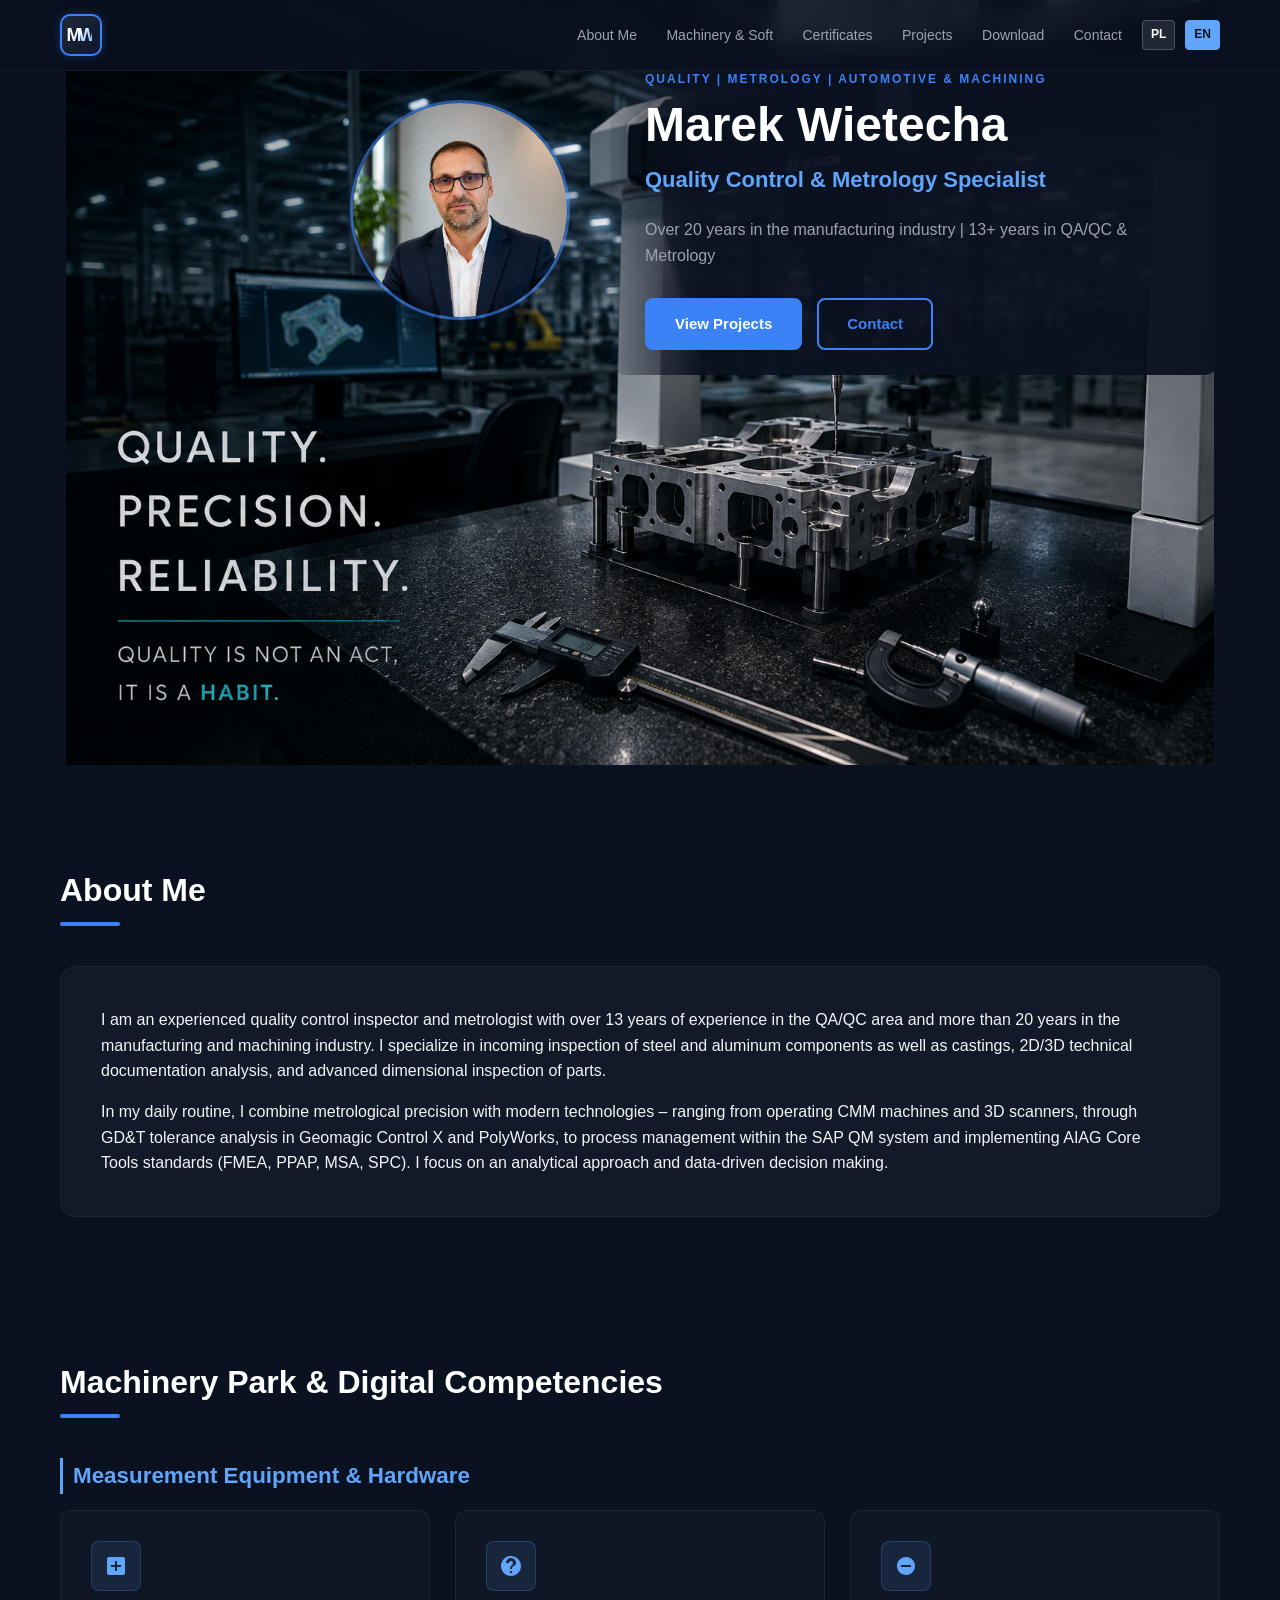
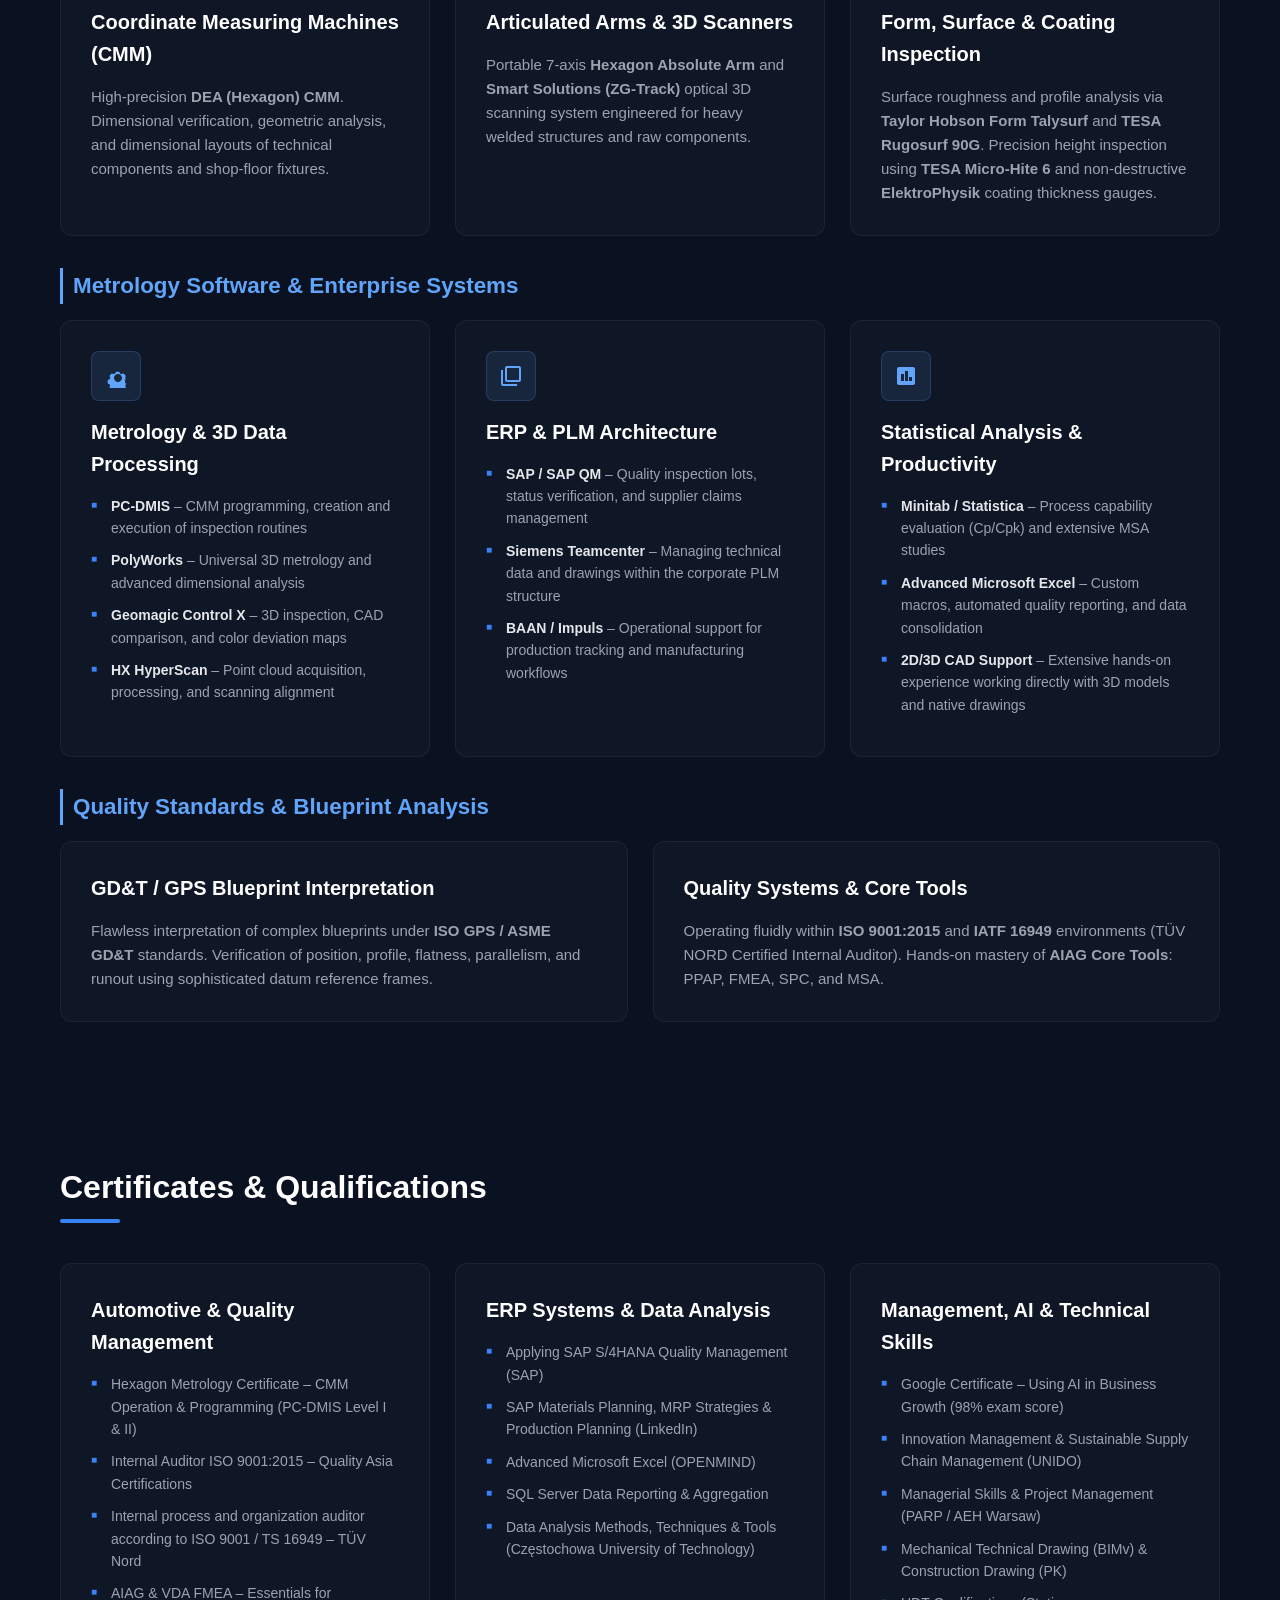
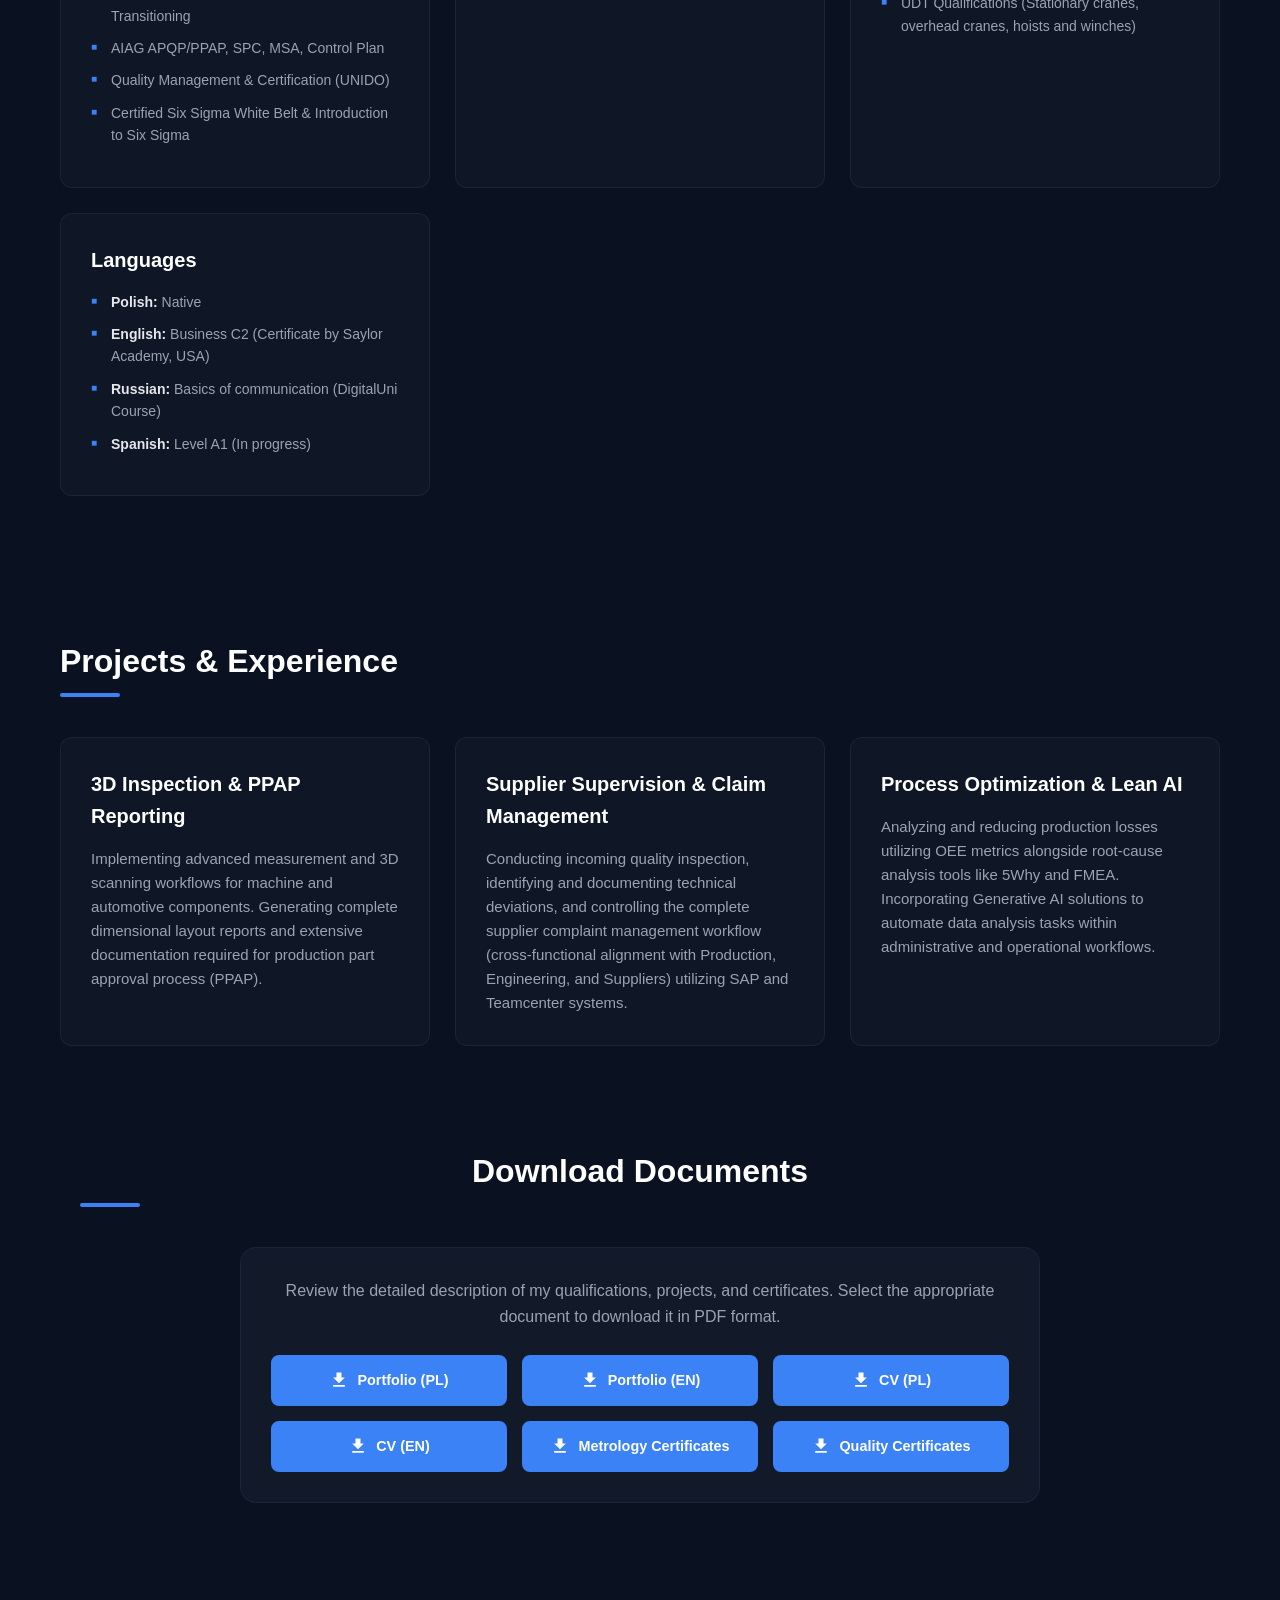
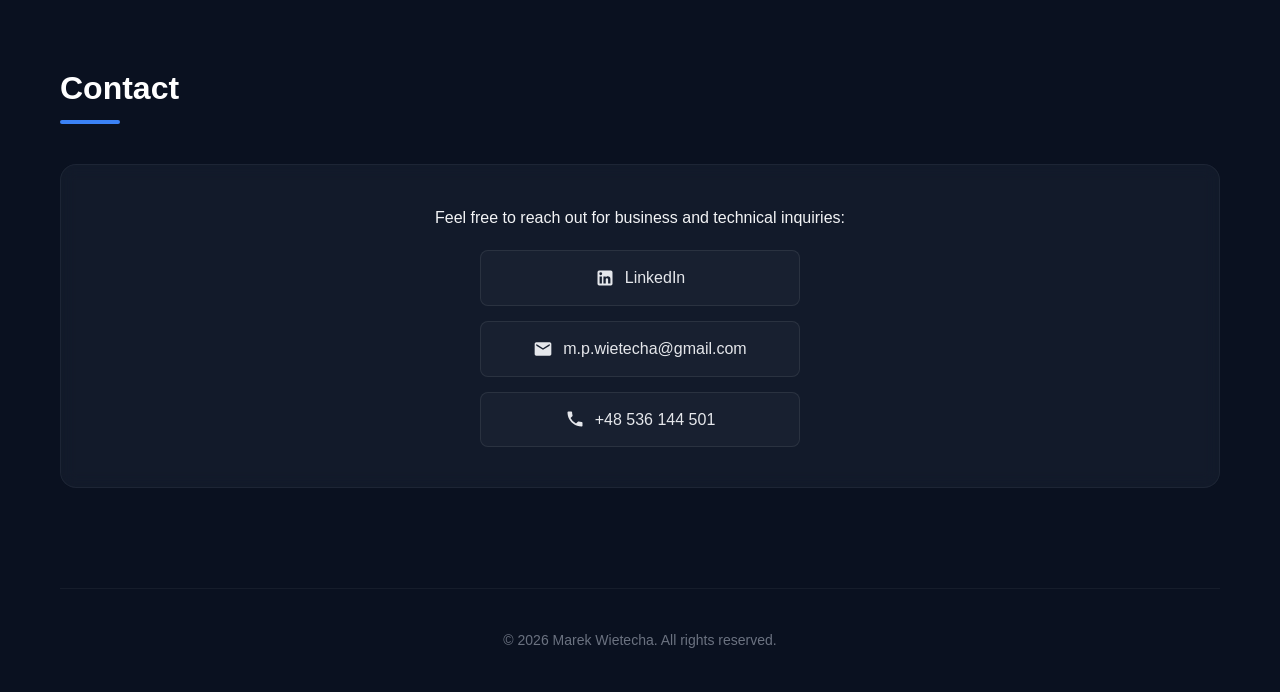
==== en.html @ c208274e "Update en.html" ====
<!DOCTYPE html>
<html lang="en">
<head>
    <meta charset="UTF-8">
    <meta name="viewport" content="width=device-width, initial-scale=1.0">
    <title>Marek Wietecha | Quality Control & Metrology Specialist</title>
    <link rel="stylesheet" href="css/style.css">
    <style>
        .lang-switch { display: flex; gap: 10px; margin-left: 20px; align-items: center; }
        .lang-btn { background: rgba(255, 255, 255, 0.1); border: 1px solid rgba(255, 255, 255, 0.2); color: #fff; padding: 4px 8px; border-radius: 4px; text-decoration: none; font-size: 12px; font-weight: bold; transition: all 0.3s ease; }
        .lang-btn:hover, .lang-btn.active { background: #60a5fa; border-color: #60a5fa; color: #0a1120; }
        .tech-category-title { color: #60a5fa; font-size: 1.4rem; margin: 2rem 0 1rem 0; font-weight: 600; border-left: 3px solid #60a5fa; padding-left: 10px; }
        
        /* SVG Icon container styling */
        .card-icon-container { display: flex; align-items: center; justify-content: center; width: 50px; height: 50px; background: rgba(96, 165, 250, 0.1); border: 1px solid rgba(96, 165, 250, 0.2); border-radius: 8px; margin-bottom: 15px; color: #60a5fa; transition: all 0.3s ease; }
        .card:hover .card-icon-container { background: #60a5fa; color: #0a1120; transform: translateY(-2px); }
        .card-icon-container svg { fill: currentcolor; }
        
        .btn-sm { display: inline-flex; align-items: center; gap: 6px; padding: 6px 12px; font-size: 0.8rem; background: rgba(96, 165, 250, 0.1); border: 1px solid rgba(96, 165, 250, 0.3); color: #60a5fa; border-radius: 4px; text-decoration: none; margin-top: 10px; font-weight: 500; transition: all 0.2s ease; }
        .btn-sm:hover { background: #60a5fa; color: #0a1120; }
        .btn-sm svg { fill: currentcolor; }

        /* Grid for download buttons */
        .download-grid { display: grid; grid-template-columns: repeat(auto-fit, minmax(220px, 1fr)); gap: 15px; margin-top: 25px; }
        .download-grid .btn { display: flex; align-items: center; justify-content: center; text-align: center; padding: 12px 15px; font-size: 0.9rem; }
    </style>
</head>
<body>

    <nav class="nav">
        <div class="container nav-container">
            <div class="logo-custom">
                <span class="logo-text">MW</span>
            </div>
            <div class="links" style="margin-left: auto;">
                <a href="#about">About Me</a>
                <a href="#skills">Machinery & Soft</a>
                <a href="#certificates">Certificates</a>
                <a href="#projects">Projects</a>
                <a href="#download">Download</a>
                <a href="#contact">Contact</a>
            </div>
            <div class="lang-switch">
                <a href="./" class="lang-btn">PL</a>
                <a href="en.html" class="lang-btn active">EN</a>
            </div>
        </div>
    </nav>

    <header class="hero" style="background: #0a1120 url('images/hero-bg.png') no-repeat center center; background-size: contain;">
        <div class="container hero-container">
            <div class="hero-text-block">
                <p class="tag">QUALITY | METROLOGY | AUTOMOTIVE & MACHINING</p>
                <h1>Marek Wietecha</h1>
                <h2>Quality Control & Metrology Specialist</h2>
                <p class="hero-sub">Over 20 years in the manufacturing industry | 13+ years in QA/QC & Metrology</p>
                <div class="buttons">
                    <a class="btn" href="#projects">View Projects</a>
                    <a class="btn ghost" href="#contact">Contact</a>
                </div>
            </div>
            <div class="profile-block">
                <div class="profile-photo-new">
                    <img src="images/profile.png" alt="Marek Wietecha">
                </div>
            </div>
        </div>
    </header>

    <main class="container">
        <section id="about">
            <h2>About Me</h2>
            <div class="glass">
                <p>I am an experienced quality control inspector and metrologist with over 13 years of experience in the QA/QC area and more than 20 years in the manufacturing and machining industry. I specialize in incoming inspection of steel and aluminum components as well as castings, 2D/3D technical documentation analysis, and advanced dimensional inspection of parts.</p>
                <p style="margin-top: 15px;">In my daily routine, I combine metrological precision with modern technologies – ranging from operating CMM machines and 3D scanners, through GD&T tolerance analysis in Geomagic Control X and PolyWorks, to process management within the SAP QM system and implementing AIAG Core Tools standards (FMEA, PPAP, MSA, SPC). I focus on an analytical approach and data-driven decision making.</p>
            </div>
        </section>

        <section id="skills">
            <h2>Machinery Park & Digital Competencies</h2>
            
            <div class="tech-category-title">Measurement Equipment & Hardware</div>
            <div class="grid">
                <div class="card">
                    <div class="card-icon-container">
                        <svg width="24" height="24" viewBox="0 0 24 24"><path d="M19 3H5c-1.1 0-2 .9-2 2v14c0 1.1.9 2 2 2h14c1.1 0 2-.9 2-2V5c0-1.1-.9-2-2-2zm-2 10h-4v4h-2v-4H7v-2h4V7h2v4h4v2z"/></svg>
                    </div>
                    <h3>Coordinate Measuring Machines (CMM)</h3>
                    <p>High-precision <strong>DEA (Hexagon) CMM</strong>. Dimensional verification, geometric analysis, and dimensional layouts of technical components and shop-floor fixtures.</p>
                </div>
                <div class="card">
                    <div class="card-icon-container">
                        <svg width="24" height="24" viewBox="0 0 24 24"><path d="M12 2C6.48 2 2 6.48 2 12s4.48 10 10 10 10-4.48 10-10S17.52 2 12 2zm1 17h-2v-2h2v2zm2.07-7.75l-.9.92C13.45 12.9 13 13.5 13 15h-2v-.5c0-1.1.45-2.1 1.17-2.83l1.24-1.26c.37-.36.59-.86.59-1.41 0-1.1-.9-2-2-2s-2 .9-2 2H7c0-2.76 2.24-5 5-5s5 2.24 5 5c0 1.04-.42 1.99-1.07 2.75z"/></svg>
                    </div>
                    <h3>Articulated Arms & 3D Scanners</h3>
                    <p>Portable 7-axis <strong>Hexagon Absolute Arm</strong> and <strong>Smart Solutions (ZG-Track)</strong> optical 3D scanning system engineered for heavy welded structures and raw components.</p>
                </div>
                <div class="card">
                    <div class="card-icon-container">
                        <svg width="24" height="24" viewBox="0 0 24 24"><path d="M12 3c-4.97 0-9 4.03-9 9s4.03 9 9 9 9-4.03 9-9-4.03-9-9-9zm5 10H7v-2h10v2z"/></svg>
                    </div>
                    <h3>Form, Surface & Coating Inspection</h3>
                    <p>Surface roughness and profile analysis via <strong>Taylor Hobson Form Talysurf</strong> and <strong>TESA Rugosurf 90G</strong>. Precision height inspection using <strong>TESA Micro-Hite 6</strong> and non-destructive <strong>ElektroPhysik</strong> coating thickness gauges.</p>
                </div>
            </div>

            <div class="tech-category-title">Metrology Software & Enterprise Systems</div>
            <div class="grid">
                <div class="card spec-card">
                    <div class="card-icon-container">
                        <svg width="24" height="24" viewBox="0 0 24 24"><path d="M21.9 15.4c-.2-.7-.5-1.3-.9-1.9l.4-.4c.5-.5.5-1.3 0-1.8l-1.4-1.4c-.5-.5-1.3-.5-1.8 0l-.4.4c-.6-.4-1.2-.7-1.9-.9V9c0-.7-.6-1.3-1.3-1.3h-2c-.7 0-1.3.6-1.3 1.3v.4c-.7.2-1.3.5-1.9.9l-.4-.4c-.5-.5-1.3-.5-1.8 0L6 11.3c-.5.5-.5 1.3 0 1.8l.4.4c-.4.6-.7 1.2-.9 1.9H5c-.7 0-1.3.6-1.3 1.3v2c0 .7.6 1.3 1.3 1.3h.4c.2.7.5 1.3.9 1.9l-.4.4c-.5.5-.5 1.3 0 1.8l1.4 1.4c.5.5 1.3.5 1.8 0l.4-.4c.6.4 1.2.7 1.9.9v.4c0 .7.6 1.3 1.3 1.3h2c.7 0 1.3-.6 1.3-1.3v-.4c.7-.2 1.3-.5 1.9-.9l.4.4c.5.5 1.3.5 1.8 0l1.4-1.4c.5-.5.5-1.3 0-1.8l-.4-.4c.4-.6.7-1.2.9-1.9h.4c.7 0-1.3-.6-1.3-1.3v-2c0-.7-.6-1.3-1.3-1.3h-.4zM14 18c-2.2 0-4-1.8-4-4s1.8-4 4-4 4 1.8 4 4-1.8 4-4 4z"/></svg>
                    </div>
                    <h3>Metrology & 3D Data Processing</h3>
                    <ul>
                        <li><strong>PC-DMIS</strong> – CMM programming, creation and execution of inspection routines</li>
                        <li><strong>PolyWorks</strong> – Universal 3D metrology and advanced dimensional analysis</li>
                        <li><strong>Geomagic Control X</strong> – 3D inspection, CAD comparison, and color deviation maps</li>
                        <li><strong>HX HyperScan</strong> – Point cloud acquisition, processing, and scanning alignment</li>
                    </ul>
                </div>
                <div class="card spec-card">
                    <div class="card-icon-container">
                        <svg width="24" height="24" viewBox="0 0 24 24"><path d="M4 6H2v14c0 1.1.9 2 2 2h14v-2H4V6zm16-4H8c-1.1 0-2 .9-2 2v12c0 1.1.9 2 2 2h12c1.1 0 2-.9 2-2V4c0-1.1-.9-2-2-2zm0 14H8V4h12v12z"/></svg>
                    </div>
                    <h3>ERP & PLM Architecture</h3>
                    <ul>
                        <li><strong>SAP / SAP QM</strong> – Quality inspection lots, status verification, and supplier claims management</li>
                        <li><strong>Siemens Teamcenter</strong> – Managing technical data and drawings within the corporate PLM structure</li>
                        <li><strong>BAAN / Impuls</strong> – Operational support for production tracking and manufacturing workflows</li>
                    </ul>
                </div>
                <div class="card spec-card">
                    <div class="card-icon-container">
                        <svg width="24" height="24" viewBox="0 0 24 24"><path d="M19 3H5c-1.1 0-2 .9-2 2v14c0 1.1.9 2 2 2h14c1.1 0 2-.9 2-2V5c0-1.1-.9-2-2-2zm-9 14H7v-7h3v7zm4 0h-3V7h3v10zm4 0h-3v-4h3v4z"/></svg>
                    </div>
                    <h3>Statistical Analysis & Productivity</h3>
                    <ul>
                        <li><strong>Minitab / Statistica</strong> – Process capability evaluation (Cp/Cpk) and extensive MSA studies</li>
                        <li><strong>Advanced Microsoft Excel</strong> – Custom macros, automated quality reporting, and data consolidation</li>
                        <li><strong>2D/3D CAD Support</strong> – Extensive hands-on experience working directly with 3D models and native drawings</li>
                    </ul>
                </div>
            </div>

            <div class="tech-category-title">Quality Standards & Blueprint Analysis</div>
            <div class="grid">
                <div class="card">
                    <h3>GD&T / GPS Blueprint Interpretation</h3>
                    <p>Flawless interpretation of complex blueprints under <strong>ISO GPS / ASME GD&T</strong> standards. Verification of position, profile, flatness, parallelism, and runout using sophisticated datum reference frames.</p>
                </div>
                <div class="card">
                    <h3>Quality Systems & Core Tools</h3>
                    <p>Operating fluidly within <strong>ISO 9001:2015</strong> and <strong>IATF 16949</strong> environments (TÜV NORD Certified Internal Auditor). Hands-on mastery of <strong>AIAG Core Tools</strong>: PPAP, FMEA, SPC, and MSA.</p>
                </div>
            </div>
        </section>

        <section id="certificates">
            <h2>Certificates & Qualifications</h2>
            <div class="grid">
                <div class="card spec-card">
                    <h3>Automotive & Quality Management</h3>
                    <ul>
                        <li>Hexagon Metrology Certificate – CMM Operation & Programming (PC-DMIS Level I & II)</li>
                        <li>Internal Auditor ISO 9001:2015 – Quality Asia Certifications</li>
                        <li>Internal process and organization auditor according to ISO 9001 / TS 16949 – TÜV Nord</li>
                        <li>AIAG & VDA FMEA – Essentials for Transitioning</li>
                        <li>AIAG APQP/PPAP, SPC, MSA, Control Plan</li>
                        <li>Quality Management & Certification (UNIDO)</li>
                        <li>Certified Six Sigma White Belt & Introduction to Six Sigma</li>
                    </ul>
                </div>
                <div class="card spec-card">
                    <h3>ERP Systems & Data Analysis</h3>
                    <ul>
                        <li>Applying SAP S/4HANA Quality Management (SAP)</li>
                        <li>SAP Materials Planning, MRP Strategies & Production Planning (LinkedIn)</li>
                        <li>Advanced Microsoft Excel (OPENMIND)</li>
                        <li>SQL Server Data Reporting & Aggregation</li>
                        <li>Data Analysis Methods, Techniques & Tools (Częstochowa University of Technology)</li>
                    </ul>
                </div>
                <div class="card spec-card">
                    <h3>Management, AI & Technical Skills</h3>
                    <ul>
                        <li>Google Certificate – Using AI in Business Growth (98% exam score)</li>
                        <li>Innovation Management & Sustainable Supply Chain Management (UNIDO)</li>
                        <li>Managerial Skills & Project Management (PARP / AEH Warsaw)</li>
                        <li>Mechanical Technical Drawing (BIMv) & Construction Drawing (PK)</li>
                        <li>UDT Qualifications (Stationary cranes, overhead cranes, hoists and winches)</li>
                    </ul>
                </div>
                <div class="card spec-card">
                    <h3>Languages</h3>
                    <ul>
                        <li><strong>Polish:</strong> Native</li>
                        <li><strong>English:</strong> Business C2 (Certificate by Saylor Academy, USA)</li>
                        <li><strong>Russian:</strong> Basics of communication (DigitalUni Course)</li>
                        <li><strong>Spanish:</strong> Level A1 (In progress)</li>
                    </ul>
                </div>
            </div>
        </section>

        <section id="projects">
            <h2>Projects & Experience</h2>
            <div class="grid">
                <div class="card">
                    <h3>3D Inspection & PPAP Reporting</h3>
                    <p>Implementing advanced measurement and 3D scanning workflows for machine and automotive components. Generating complete dimensional layout reports and extensive documentation required for production part approval process (PPAP).</p>
                </div>
                <div class="card">
                    <h3>Supplier Supervision & Claim Management</h3>
                    <p>Conducting incoming quality inspection, identifying and documenting technical deviations, and controlling the complete supplier complaint management workflow (cross-functional alignment with Production, Engineering, and Suppliers) utilizing SAP and Teamcenter systems.</p>
                </div>
                <div class="card">
                    <h3>Process Optimization & Lean AI</h3>
                    <p>Analyzing and reducing production losses utilizing OEE metrics alongside root-cause analysis tools like 5Why and FMEA. Incorporating Generative AI solutions to automate data analysis tasks within administrative and operational workflows.</p>
                </div>
            </div>
        </section>

        <section id="download" style="text-align: center; padding: 60px 20px;">
            <h2>Download Documents</h2>
            <div class="glass" style="max-width: 800px; margin: 0 auto; padding: 30px;">
                <p style="margin-bottom: 20px; color: #9ca3af;">Review the detailed description of my qualifications, projects, and certificates. Select the appropriate document to download it in PDF format.</p>
                <div class="download-grid">
                    <a href="images/Marek_Wietecha_Portfolio.pdf" download="Marek_Wietecha_Portfolio.pdf" class="btn">
                        <svg width="20" height="20" viewBox="0 0 24 24" fill="currentColor" style="vertical-align: middle; margin-right: 8px;"><path d="M5 20h14v-2H5v2zM19 9h-4V3H9v6H5l7 7 7-7z"/></svg>
                        Portfolio (PL)
                    </a>
                    <a href="images/Marek_Wietecha_Portfolio.pdf" download="Marek_Wietecha_Portfolio.pdf" class="btn">
                        <svg width="20" height="20" viewBox="0 0 24 24" fill="currentColor" style="vertical-align: middle; margin-right: 8px;"><path d="M5 20h14v-2H5v2zM19 9h-4V3H9v6H5l7 7 7-7z"/></svg>
                        Portfolio (EN)
                    </a>
                    <a href="images/Marek_Wietecha_CV_PL.pdf" download="Marek_Wietecha_CV_PL.pdf" class="btn">
                        <svg width="20" height="20" viewBox="0 0 24 24" fill="currentColor" style="vertical-align: middle; margin-right: 8px;"><path d="M5 20h14v-2H5v2zM19 9h-4V3H9v6H5l7 7 7-7z"/></svg>
                        CV (PL)
                    </a>
                    <a href="images/Marek_Wietecha_CV_EN.pdf" download="Marek_Wietecha_CV_EN.pdf" class="btn">
                        <svg width="20" height="20" viewBox="0 0 24 24" fill="currentColor" style="vertical-align: middle; margin-right: 8px;"><path d="M5 20h14v-2H5v2zM19 9h-4V3H9v6H5l7 7 7-7z"/></svg>
                        CV (EN)
                    </a>
                    <a href="images/Marek_Wietecha_Certyfikaty_Metrologia.pdf" download="Marek_Wietecha_Certyfikaty_Metrologia.pdf" class="btn">
                        <svg width="20" height="20" viewBox="0 0 24 24" fill="currentColor" style="vertical-align: middle; margin-right: 8px;"><path d="M5 20h14v-2H5v2zM19 9h-4V3H9v6H5l7 7 7-7z"/></svg>
                        Metrology Certificates
                    </a>
                    <a href="images/Marek_Wietecha_Certyfikaty_Jakosc.pdf" download="Marek_Wietecha_Certyfikaty_Jakosc.pdf" class="btn">
                        <svg width="20" height="20" viewBox="0 0 24 24" fill="currentColor" style="vertical-align: middle; margin-right: 8px;"><path d="M5 20h14v-2H5v2zM19 9h-4V3H9v6H5l7 7 7-7z"/></svg>
                        Quality Certificates
                    </a>
                </div>
            </div>
        </section>

        <section id="contact">
            <h2>Contact</h2>
            <div class="glass" style="text-align: center;">
                <p>Feel free to reach out for business and technical inquiries:</p>
                <div class="contact-links" style="display: flex; flex-direction: column; gap: 15px; max-width: 320px; margin: 20px auto 0;">
                    <a href="https://www.linkedin.com/in/marek-wietecha" target="_blank" rel="noopener noreferrer" class="contact-btn" style="display: flex; align-items: center; justify-content: center; gap: 10px;">
                        <svg width="20" height="20" viewBox="0 0 24 24" fill="currentColor"><path d="M19 3a2 2 0 0 1 2 2v14a2 2 0 0 1-2 2H5a2 2 0 0 1-2-2V5a2 2 0 0 1 2-2h14m-.5 15.5v-5.3a3.26 3.26 0 0 0-3.26-3.26c-.85 0-1.84.52-2.32 1.3v-1.11h-2.79v8.37h2.79v-4.93c0-.77.62-1.4 1.39-1.4a1.4 1.4 0 0 1 1.4 1.4v4.93h2.79M6.88 8.56a1.68 1.68 0 0 0 1.68-1.68c0-.93-.75-1.69-1.68-1.69a1.69 1.69 0 0 0-1.69 1.69c0 .93.76 1.68 1.69 1.68m1.39 9.94v-8.37H5.5v8.37h2.77z"/></svg>
                        LinkedIn
                    </a>
                    <a href="mailto:m.p.wietecha@gmail.com" target="_blank" rel="noopener noreferrer" class="contact-btn" style="display: flex; align-items: center; justify-content: center; gap: 10px;">
                        <svg width="20" height="20" viewBox="0 0 24 24" fill="currentColor"><path d="M20 4H4c-1.1 0-1.99.9-1.99 2L2 18c0 1.1.9 2 2 2h16c1.1 0 2-.9 2-2V6c0-1.1-.9-2-2-2zm0 4l-8 5-8-5V6l8 5 8-5v2z"/></svg>
                        m.p.wietecha@gmail.com
                    </a>
                    <a href="tel:+48536144501" class="contact-btn" style="display: flex; align-items: center; justify-content: center; gap: 10px;">
                        <svg width="20" height="20" viewBox="0 0 24 24" fill="currentColor"><path d="M6.62 10.79a15.15 15.15 0 0 0 6.59 6.59l2.2-2.2c.27-.27.67-.36 1.02-.24 1.12.37 2.33.57 3.57.57.55 0 1 .45 1 1V20c0 .55-.45 1-1 1-9.39 0-17-7.61-17-17 0-.55.45-1 1-1h3.5c.55 0 1 .45 1 1 0 1.25.2 2.45.57 3.57.11.35.03.74-.25 1.02l-2.2 2.2z"/></svg>
                        +48 536 144 501
                    </a>
                </div>
            </div>
        </section>

        <footer>
            &copy; 2026 Marek Wietecha. All rights reserved.
        </footer>
    </main>

    <script src="js/script.js"></script>
</body>
</html>
---- css/style.css ----
/* Reset i style globalne */
* {
    margin: 0;
    padding: 0;
    box-sizing: border-box;
}

html {
    scroll-behavior: smooth;
}

body {
    font-family: 'Segoe UI', Roboto, Helvetica, Arial, sans-serif;
    background-color: #0a1120;
    color: #f3f4f6;
    line-height: 1.6;
}

/* Kontener strukturalny */
.container {
    max-width: 1200px;
    margin: 0 auto;
    padding: 0 20px;
    width: 100%;
}

/* Nawigacja */
.nav {
    background-color: rgba(10, 17, 32, 0.85);
    backdrop-filter: blur(10px);
    position: fixed;
    top: 0;
    left: 0;
    width: 100%;
    z-index: 1000;
    border-bottom: 1px solid rgba(255, 255, 255, 0.05);
}

.nav-container {
    display: flex;
    align-items: center;
    justify-content: space-between;
    height: 70px;
}

/* Nowoczesne Logo CSS */
.logo-custom {
    display: flex;
    align-items: center;
    justify-content: center;
    width: 42px;
    height: 42px;
    background: linear-gradient(135deg, #1e293b, #0f172a);
    border: 2px solid #3b82f6;
    border-radius: 10px;
    position: relative;
    box-shadow: 0 0 10px rgba(59, 130, 246, 0.3);
    font-family: 'Arial Black', Gadget, sans-serif;
    letter-spacing: -3px;
    padding-right: 3px;
}

.logo-text {
    font-size: 18px;
    font-weight: 900;
    background: linear-gradient(135deg, #fff 40%, #60a5fa);
    -webkit-background-clip: text;
    -webkit-text-fill-color: transparent;
}

.nav .links a {
    color: #9ca3af;
    text-decoration: none;
    margin-left: 25px;
    font-size: 14px;
    font-weight: 500;
    transition: color 0.3s ease;
}

.nav .links a:hover {
    color: #3b82f6;
}

/* Sekcja Hero - Drastyczne wyciągnięcie zawartości w górę */
.hero {
    height: 85vh; /* Zmniejszona wysokość sekcji, by nie pchała elementów w dół */
    min-height: 500px;
    padding-top: 70px;
    display: flex;
    align-items: flex-start; /* Pozycjonowanie od samej góry */
    position: relative;
    overflow: hidden;
    background-position: center center !important;
}

.hero-container {
    display: flex; /* Zmiana na flex pozwala łatwiej grupować elementy */
    align-items: center;
    justify-content: flex-end; /* Wypycha zdjęcie i tekst na prawą stronę, odsłaniając tło */
    gap: 40px;
    width: 100%;
    padding-left: 120px; /* Dodatkowy margines wewnętrzny od lewej, by przesunąć zdjęcie bardziej w prawo */
    margin-top: -25px; /* Obniżono z -85px na -25px – teraz nie jest już za wysoko */
    position: relative;
    z-index: 2;
}

/* Zdjęcie profilowe po lewej stronie wewnątrz kontenera flex */
.profile-block {
    display: flex;
    justify-content: center;
    align-items: center;
    order: 1;
}

.profile-photo-new {
    width: 220px;
    height: 220px;
    border-radius: 50% !important;
    border: 3px solid rgba(59, 130, 246, 0.6);
    box-shadow: 0 15px 30px rgba(0, 0, 0, 0.5), 0 0 20px rgba(59, 130, 246, 0.15);
    overflow: hidden;
    transition: transform 0.4s ease, border-color 0.4s ease, box-shadow 0.4s ease;
}

.profile-photo-new:hover {
    transform: scale(1.05);
    border-color: #60a5fa;
    box-shadow: 0 15px 35px rgba(0, 0, 0, 0.6), 0 0 30px rgba(59, 130, 246, 0.3);
}

.profile-photo-new img {
    width: 100%;
    height: 100%;
    object-fit: cover;
}

/* Blok tekstowy po prawej stronie */
.hero-text-block {
    background: linear-gradient(270deg, rgba(10,17,32,0.95) 85%, rgba(10,17,32,0.1) 100%);
    padding: 25px 35px;
    border-radius: 16px;
    order: 2;
    max-width: 650px;
}

.hero .tag {
    color: #3b82f6;
    font-size: 12px;
    font-weight: 700;
    letter-spacing: 2px;
    margin-bottom: 10px;
}

.hero h1 {
    font-size: 48px;
    font-weight: 800;
    line-height: 1.1;
    margin-bottom: 10px;
    color: #ffffff;
}

.hero h2 {
    font-size: 22px;
    color: #60a5fa;
    font-weight: 600;
    margin-bottom: 20px;
}

.hero-sub {
    font-size: 16px;
    color: #9ca3af;
    margin-bottom: 30px;
    max-width: 540px;
}

/* Przyciski */
.buttons {
    display: flex;
    gap: 15px;
}

.btn {
    display: inline-flex;
    align-items: center;
    background-color: #3b82f6;
    color: #ffffff;
    padding: 12px 28px;
    border-radius: 8px;
    font-weight: 600;
    text-decoration: none;
    transition: all 0.3s ease;
    border: 2px solid #3b82f6;
    font-size: 15px;
}

.btn:hover {
    background-color: #2563eb;
    border-color: #2563eb;
    transform: translateY(-2px);
    box-shadow: 0 10px 20px rgba(59, 130, 246, 0.3);
}

.btn.ghost {
    background-color: transparent;
    color: #3b82f6;
    border: 2px solid #3b82f6;
}

.btn.ghost:hover {
    background-color: rgba(59, 130, 246, 0.1);
    color: #60a5fa;
}

/* Sekcje ogólne */
section {
    padding: 100px 0 40px 0;
}

section h2 {
    font-size: 32px;
    font-weight: 700;
    margin-bottom: 40px;
    position: relative;
    padding-bottom: 10px;
    color: #ffffff;
}

section h2::after {
    content: '';
    position: absolute;
    bottom: 0;
    left: 0;
    width: 60px;
    height: 4px;
    background-color: #3b82f6;
    border-radius: 2px;
}

/* Efekt szkła */
.glass {
    background: rgba(30, 41, 59, 0.4);
    border: 1px solid rgba(255, 255, 255, 0.05);
    border-radius: 16px;
    padding: 40px;
    backdrop-filter: blur(8px);
}

/* Siatka i Kafelki */
.grid {
    display: grid;
    grid-template-columns: repeat(auto-fit, minmax(300px, 1fr));
    gap: 25px;
}

.card {
    background: rgba(30, 41, 59, 0.3);
    border: 1px solid rgba(255, 255, 255, 0.05);
    border-radius: 12px;
    padding: 30px;
    transition: all 0.3s cubic-bezier(0.4, 0, 0.2, 1);
    display: flex;
    flex-direction: column;
    height: 100%;
}

.card:hover {
    transform: translateY(-5px);
    background: rgba(30, 41, 59, 0.5);
    border-color: rgba(59, 130, 246, 0.3);
    box-shadow: 0 10px 30px rgba(0, 0, 0, 0.3), 0 0 20px rgba(59, 130, 246, 0.05);
}

.card h3 {
    font-size: 20px;
    color: #ffffff;
    margin-bottom: 15px;
    font-weight: 600;
}

.card p {
    color: #9ca3af;
    font-size: 15px;
}

/* Kafelki z listami */
.spec-card ul {
    list-style-type: none;
}

.spec-card li {
    position: relative;
    padding-left: 20px;
    margin-bottom: 10px;
    color: #9ca3af;
    font-size: 14px;
}

.spec-card li::before {
    content: "■";
    position: absolute;
    left: 0;
    color: #3b82f6;
    font-size: 10px;
    top: 2px;
}

.spec-card li strong {
    color: #e5e7eb;
}

/* Stopka i kontakt */
.contact-btn {
    background: rgba(255, 255, 255, 0.03);
    border: 1px solid rgba(255, 255, 255, 0.08);
    color: #e5e7eb;
    padding: 14px;
    border-radius: 8px;
    text-decoration: none;
    font-weight: 500;
    transition: all 0.3s ease;
}

.contact-btn:hover {
    background: #3b82f6;
    color: #ffffff;
    border-color: #3b82f6;
    transform: translateY(-2px);
}

footer {
    text-align: center;
    padding: 40px 0;
    color: #6b7280;
    font-size: 14px;
    border-top: 1px solid rgba(255, 255, 255, 0.05);
    margin-top: 60px;
}

/* Responsywność dla urządzeń mobilnych */
@media (max-width: 968px) {
    .hero {
        height: auto;
        padding-top: 90px;
        align-items: center;
    }

    .hero-container {
        flex-direction: column; /* Układ pionowy na telefonach */
        justify-content: center;
        text-align: center;
        gap: 30px;
        margin-left: 0;
        padding-left: 0; /* Wyłączamy przesunięcie w prawo na telefonach */
        margin-top: 0;
        width: 100%;
    }
    
    .hero-text-block {
        background: rgba(10, 17, 32, 0.9);
        padding: 20px;
        order: 2;
        max-width: 100%;
    }

    .profile-block {
        order: 1;
    }

    .profile-photo-new {
        width: 180px;
        height: 180px;
    }

    .hero h1 {
        font-size: 36px;
    }

    .buttons {
        justify-content: center;
    }

    .nav .links {
        display: none;
    }
}
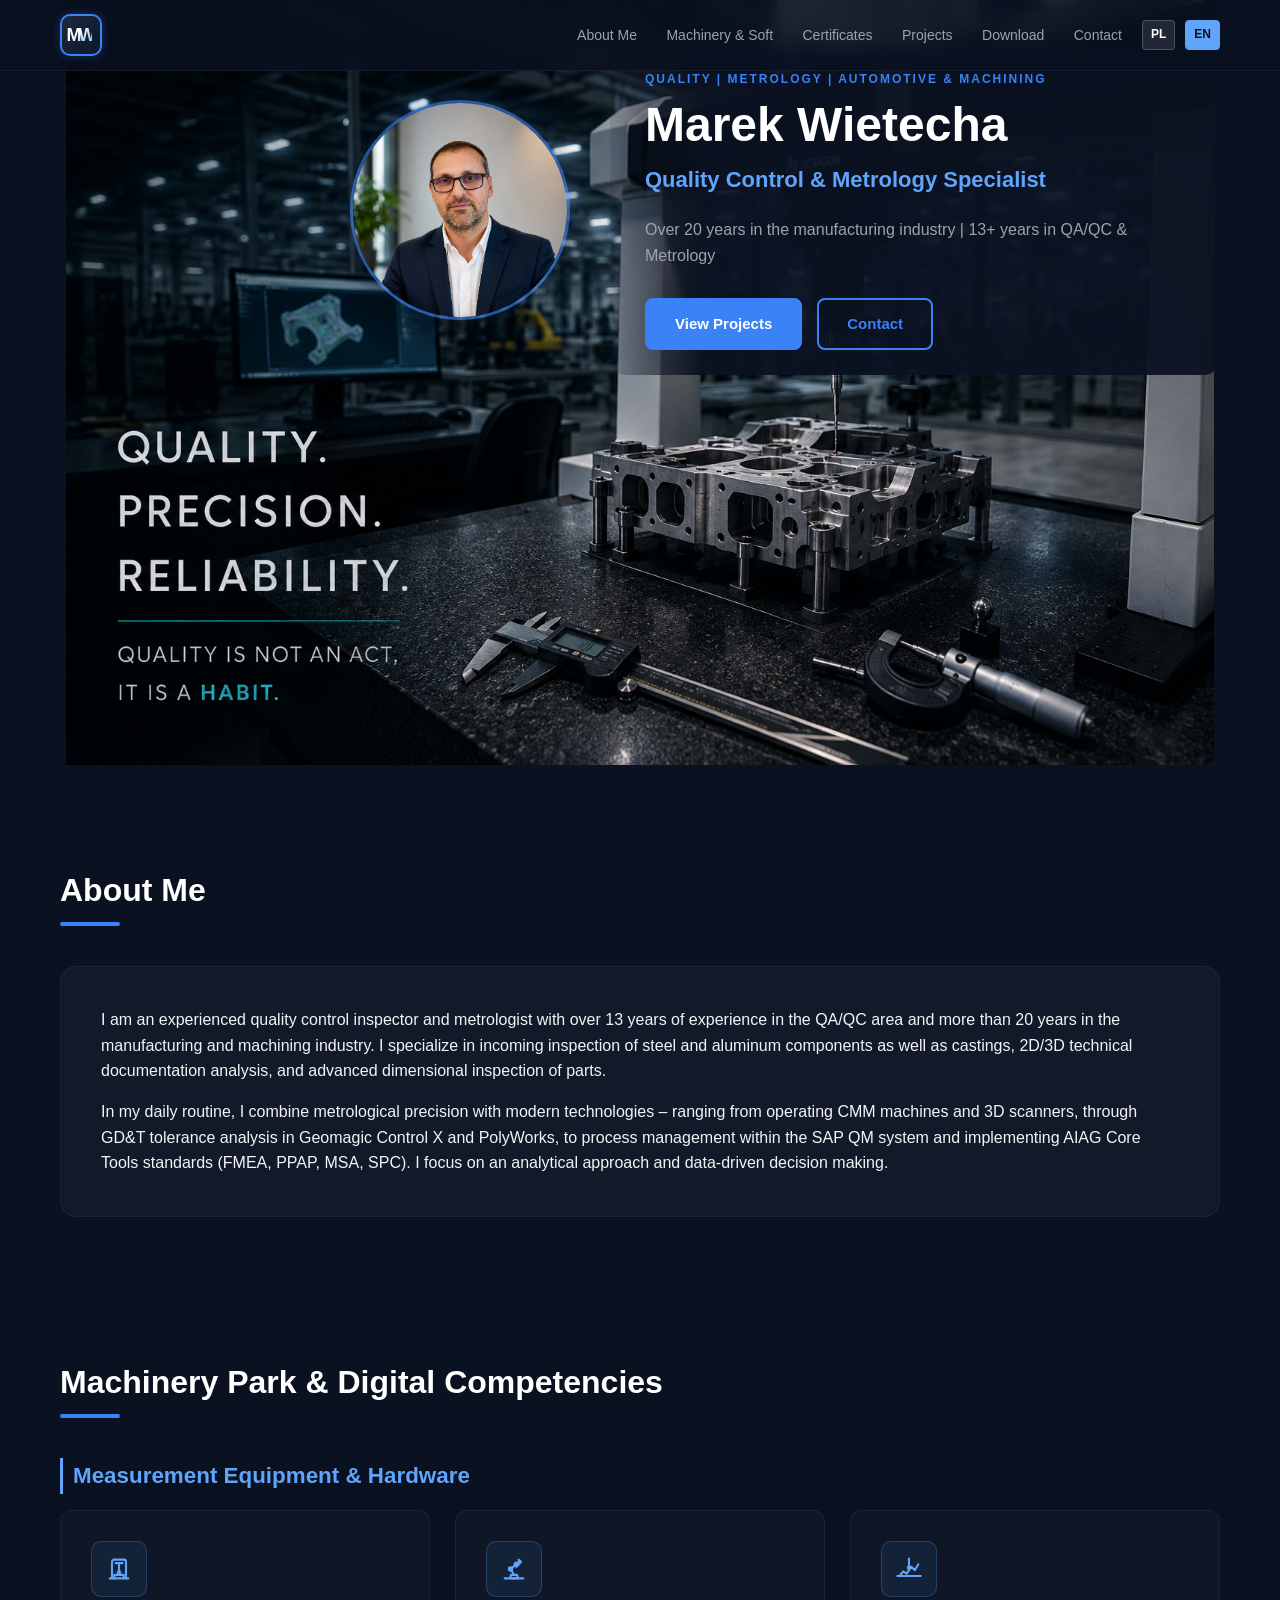
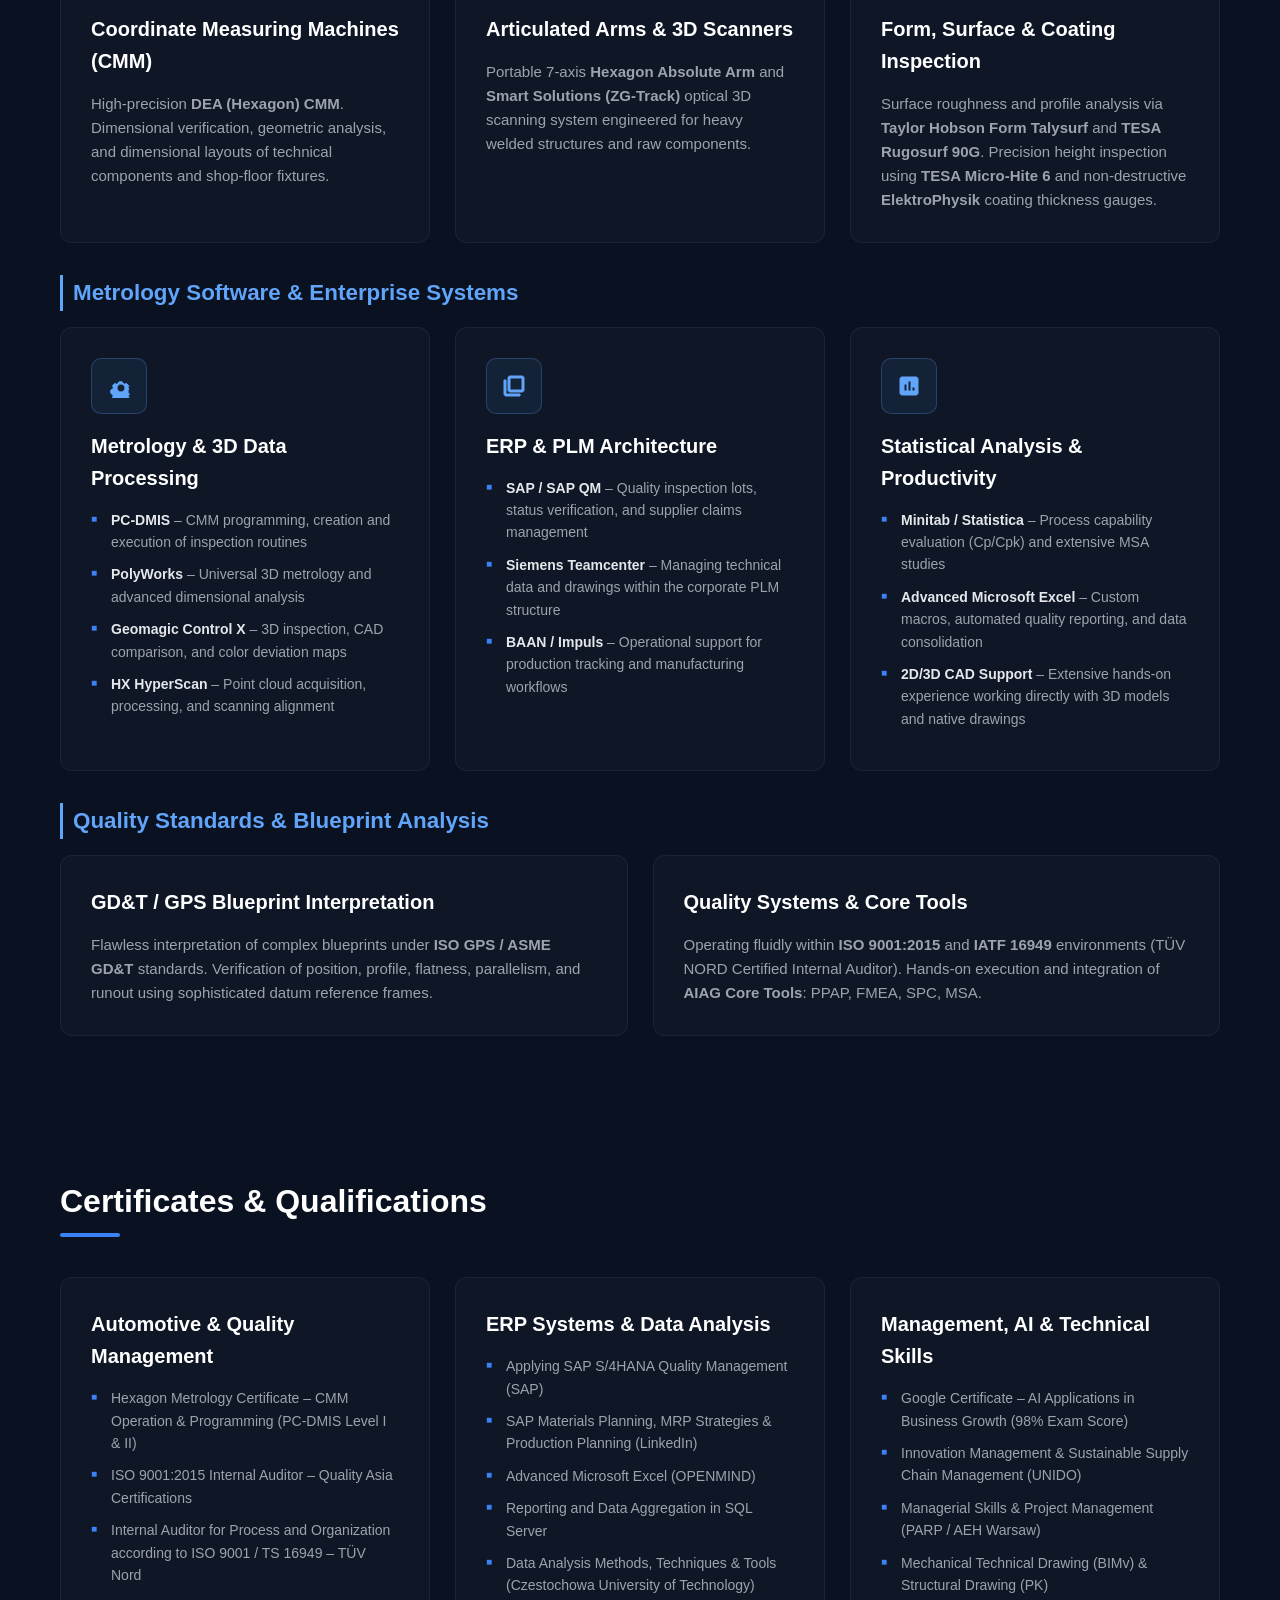
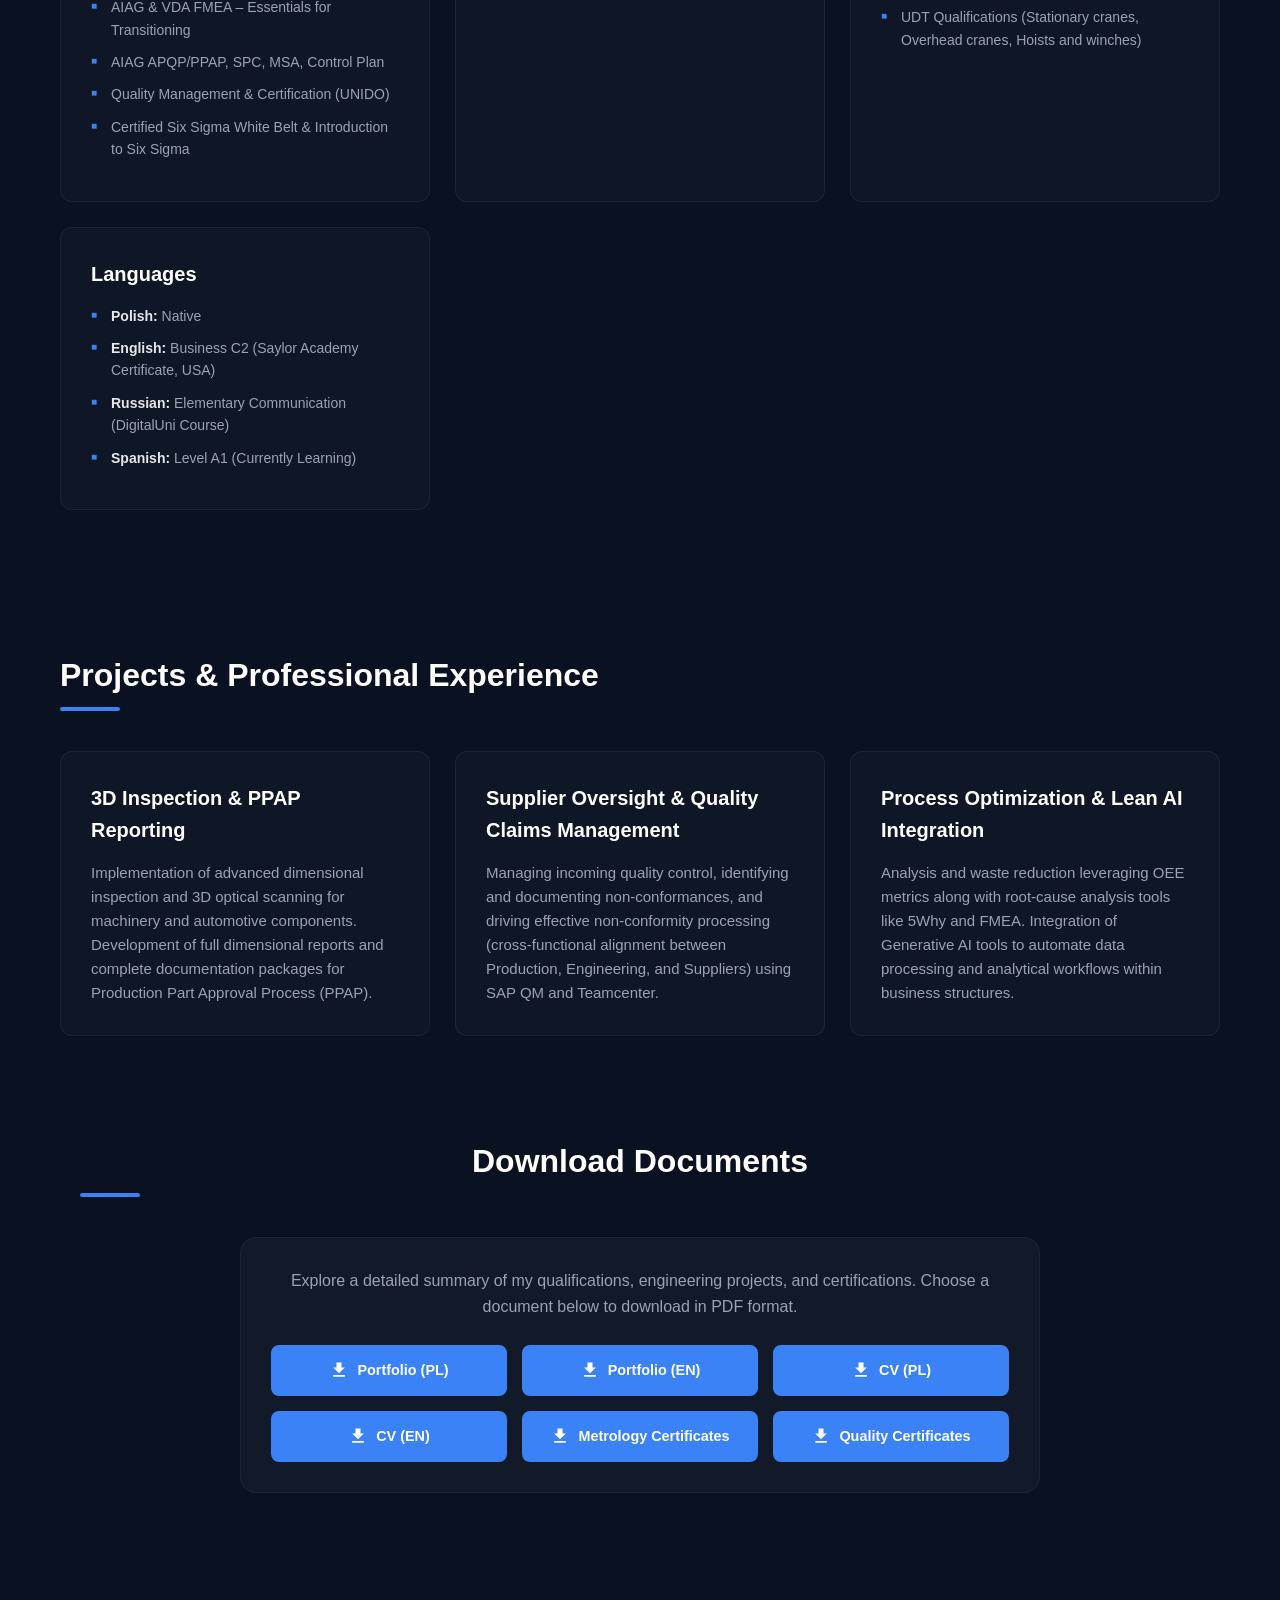
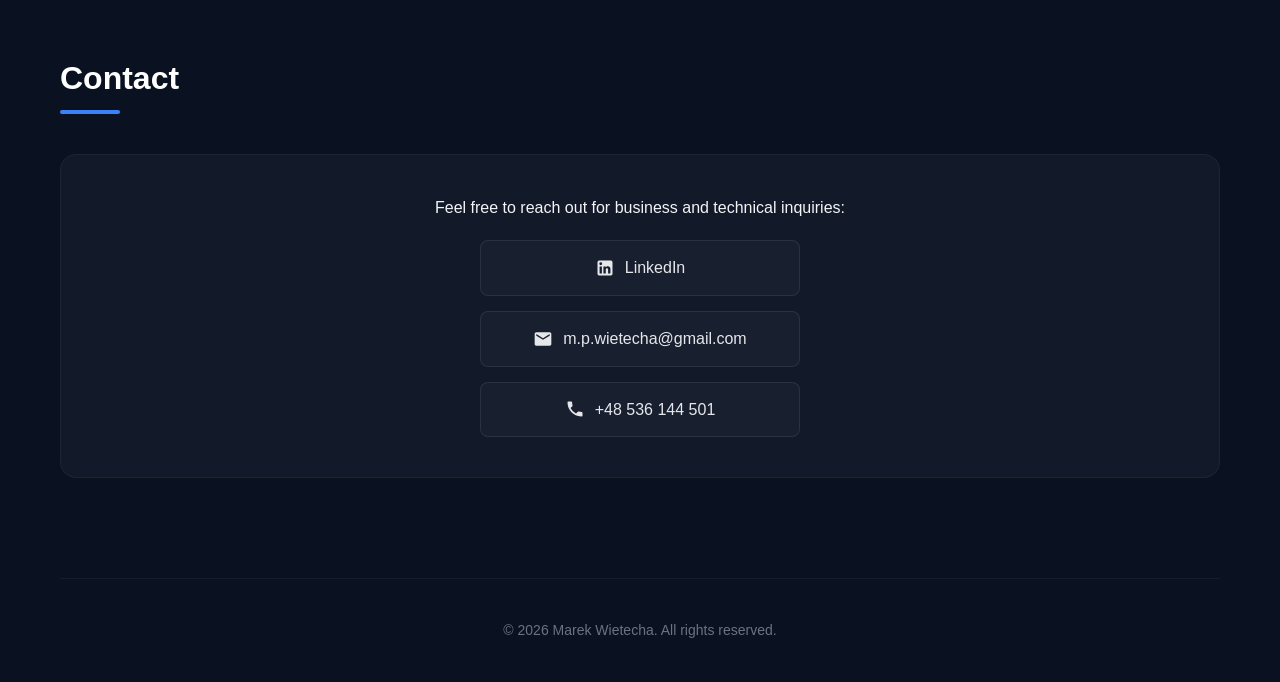
==== commit 96d45ac0: "Update en.html" ====
--- a/en.html
+++ b/en.html
@@ -11,16 +11,14 @@
         .lang-btn:hover, .lang-btn.active { background: #60a5fa; border-color: #60a5fa; color: #0a1120; }
         .tech-category-title { color: #60a5fa; font-size: 1.4rem; margin: 2rem 0 1rem 0; font-weight: 600; border-left: 3px solid #60a5fa; padding-left: 10px; }
         
-        /* SVG Icon container styling */
-        .card-icon-container { display: flex; align-items: center; justify-content: center; width: 50px; height: 50px; background: rgba(96, 165, 250, 0.1); border: 1px solid rgba(96, 165, 250, 0.2); border-radius: 8px; margin-bottom: 15px; color: #60a5fa; transition: all 0.3s ease; }
-        .card:hover .card-icon-container { background: #60a5fa; color: #0a1120; transform: translateY(-2px); }
-        .card-icon-container svg { fill: currentcolor; }
+        .card-icon-container { display: flex; align-items: center; justify-content: center; width: 56px; height: 56px; background: rgba(96, 165, 250, 0.08); border: 1px solid rgba(96, 165, 250, 0.25); border-radius: 10px; margin-bottom: 16px; color: #60a5fa; transition: all 0.3s ease; }
+        .card:hover .card-icon-container { background: #60a5fa; color: #0a1120; transform: translateY(-3px); box-shadow: 0 4px 12px rgba(96, 165, 250, 0.3); }
+        .card-icon-container svg { stroke: currentcolor; }
         
         .btn-sm { display: inline-flex; align-items: center; gap: 6px; padding: 6px 12px; font-size: 0.8rem; background: rgba(96, 165, 250, 0.1); border: 1px solid rgba(96, 165, 250, 0.3); color: #60a5fa; border-radius: 4px; text-decoration: none; margin-top: 10px; font-weight: 500; transition: all 0.2s ease; }
         .btn-sm:hover { background: #60a5fa; color: #0a1120; }
         .btn-sm svg { fill: currentcolor; }
 
-        /* Grid for download buttons */
         .download-grid { display: grid; grid-template-columns: repeat(auto-fit, minmax(220px, 1fr)); gap: 15px; margin-top: 25px; }
         .download-grid .btn { display: flex; align-items: center; justify-content: center; text-align: center; padding: 12px 15px; font-size: 0.9rem; }
     </style>
@@ -83,21 +81,41 @@
             <div class="grid">
                 <div class="card">
                     <div class="card-icon-container">
-                        <svg width="24" height="24" viewBox="0 0 24 24"><path d="M19 3H5c-1.1 0-2 .9-2 2v14c0 1.1.9 2 2 2h14c1.1 0 2-.9 2-2V5c0-1.1-.9-2-2-2zm-2 10h-4v4h-2v-4H7v-2h4V7h2v4h4v2z"/></svg>
+                        <svg width="28" height="28" viewBox="0 0 24 24" fill="none" stroke-width="1.8" stroke-linecap="round" stroke-linejoin="round">
+                            <path d="M4 20h16"/>
+                            <path d="M6 20V6a2 2 0 0 1 2-2h8a2 2 0 0 1 2 2v14"/>
+                            <path d="M9 7h6"/>
+                            <path d="M12 7v7"/>
+                            <circle cx="12" cy="15" r="1" fill="currentColor"/>
+                            <path d="M8 20v-3h8v3"/>
+                        </svg>
                     </div>
                     <h3>Coordinate Measuring Machines (CMM)</h3>
                     <p>High-precision <strong>DEA (Hexagon) CMM</strong>. Dimensional verification, geometric analysis, and dimensional layouts of technical components and shop-floor fixtures.</p>
                 </div>
                 <div class="card">
                     <div class="card-icon-container">
-                        <svg width="24" height="24" viewBox="0 0 24 24"><path d="M12 2C6.48 2 2 6.48 2 12s4.48 10 10 10 10-4.48 10-10S17.52 2 12 2zm1 17h-2v-2h2v2zm2.07-7.75l-.9.92C13.45 12.9 13 13.5 13 15h-2v-.5c0-1.1.45-2.1 1.17-2.83l1.24-1.26c.37-.36.59-.86.59-1.41 0-1.1-.9-2-2-2s-2 .9-2 2H7c0-2.76 2.24-5 5-5s5 2.24 5 5c0 1.04-.42 1.99-1.07 2.75z"/></svg>
+                        <svg width="28" height="28" viewBox="0 0 24 24" fill="none" stroke-width="1.8" stroke-linecap="round" stroke-linejoin="round">
+                            <path d="M4 20h16"/>
+                            <rect x="9" y="17" width="6" height="3" rx="1"/>
+                            <path d="M12 17l-3-5 5-4"/>
+                            <circle cx="9" cy="12" r="1.5"/>
+                            <circle cx="14" cy="8" r="1.5"/>
+                            <path d="M14 8l3-3"/>
+                            <path d="M16 4l2 2-4 4"/>
+                        </svg>
                     </div>
                     <h3>Articulated Arms & 3D Scanners</h3>
                     <p>Portable 7-axis <strong>Hexagon Absolute Arm</strong> and <strong>Smart Solutions (ZG-Track)</strong> optical 3D scanning system engineered for heavy welded structures and raw components.</p>
                 </div>
                 <div class="card">
                     <div class="card-icon-container">
-                        <svg width="24" height="24" viewBox="0 0 24 24"><path d="M12 3c-4.97 0-9 4.03-9 9s4.03 9 9 9 9-4.03 9-9-4.03-9-9-9zm5 10H7v-2h10v2z"/></svg>
+                        <svg width="28" height="28" viewBox="0 0 24 24" fill="none" stroke-width="1.8" stroke-linecap="round" stroke-linejoin="round">
+                            <path d="M2 18h20"/>
+                            <path d="M4 18l3-4 3 2 4-6 3 3 3-5"/>
+                            <path d="M12 3v7"/>
+                            <circle cx="12" cy="11" r="1" fill="currentColor"/>
+                        </svg>
                     </div>
                     <h3>Form, Surface & Coating Inspection</h3>
                     <p>Surface roughness and profile analysis via <strong>Taylor Hobson Form Talysurf</strong> and <strong>TESA Rugosurf 90G</strong>. Precision height inspection using <strong>TESA Micro-Hite 6</strong> and non-destructive <strong>ElektroPhysik</strong> coating thickness gauges.</p>
@@ -108,7 +126,7 @@
             <div class="grid">
                 <div class="card spec-card">
                     <div class="card-icon-container">
-                        <svg width="24" height="24" viewBox="0 0 24 24"><path d="M21.9 15.4c-.2-.7-.5-1.3-.9-1.9l.4-.4c.5-.5.5-1.3 0-1.8l-1.4-1.4c-.5-.5-1.3-.5-1.8 0l-.4.4c-.6-.4-1.2-.7-1.9-.9V9c0-.7-.6-1.3-1.3-1.3h-2c-.7 0-1.3.6-1.3 1.3v.4c-.7.2-1.3.5-1.9.9l-.4-.4c-.5-.5-1.3-.5-1.8 0L6 11.3c-.5.5-.5 1.3 0 1.8l.4.4c-.4.6-.7 1.2-.9 1.9H5c-.7 0-1.3.6-1.3 1.3v2c0 .7.6 1.3 1.3 1.3h.4c.2.7.5 1.3.9 1.9l-.4.4c-.5.5-.5 1.3 0 1.8l1.4 1.4c.5.5 1.3.5 1.8 0l.4-.4c.6.4 1.2.7 1.9.9v.4c0 .7.6 1.3 1.3 1.3h2c.7 0 1.3-.6 1.3-1.3v-.4c.7-.2 1.3-.5 1.9-.9l.4.4c.5.5 1.3.5 1.8 0l1.4-1.4c.5-.5.5-1.3 0-1.8l-.4-.4c.4-.6.7-1.2.9-1.9h.4c.7 0-1.3-.6-1.3-1.3v-2c0-.7-.6-1.3-1.3-1.3h-.4zM14 18c-2.2 0-4-1.8-4-4s1.8-4 4-4 4 1.8 4 4-1.8 4-4 4z"/></svg>
+                        <svg width="24" height="24" viewBox="0 0 24 24" fill="currentColor"><path d="M21.9 15.4c-.2-.7-.5-1.3-.9-1.9l.4-.4c.5-.5.5-1.3 0-1.8l-1.4-1.4c-.5-.5-1.3-.5-1.8 0l-.4.4c-.6-.4-1.2-.7-1.9-.9V9c0-.7-.6-1.3-1.3-1.3h-2c-.7 0-1.3.6-1.3 1.3v.4c-.7.2-1.3.5-1.9.9l-.4-.4c-.5-.5-1.3-.5-1.8 0L6 11.3c-.5.5-.5 1.3 0 1.8l.4.4c-.4.6-.7 1.2-.9 1.9H5c-.7 0-1.3.6-1.3 1.3v2c0 .7.6 1.3 1.3 1.3h.4c.2.7.5 1.3.9 1.9l-.4.4c-.5.5-.5 1.3 0 1.8l1.4 1.4c.5.5 1.3.5 1.8 0l.4-.4c.6.4 1.2.7 1.9.9v.4c0 .7.6 1.3 1.3 1.3h2c.7 0 1.3-.6 1.3-1.3v-.4c.7-.2 1.3-.5 1.9-.9l.4.4c.5.5 1.3.5 1.8 0l1.4-1.4c.5-.5.5-1.3 0-1.8l-.4-.4c.4-.6.7-1.2.9-1.9h.4c.7 0-1.3-.6-1.3-1.3v-2c0-.7-.6-1.3-1.3-1.3h-.4zM14 18c-2.2 0-4-1.8-4-4s1.8-4 4-4 4 1.8 4 4-1.8 4-4 4z"/></svg>
                     </div>
                     <h3>Metrology & 3D Data Processing</h3>
                     <ul>
@@ -120,7 +138,7 @@
                 </div>
                 <div class="card spec-card">
                     <div class="card-icon-container">
-                        <svg width="24" height="24" viewBox="0 0 24 24"><path d="M4 6H2v14c0 1.1.9 2 2 2h14v-2H4V6zm16-4H8c-1.1 0-2 .9-2 2v12c0 1.1.9 2 2 2h12c1.1 0 2-.9 2-2V4c0-1.1-.9-2-2-2zm0 14H8V4h12v12z"/></svg>
+                        <svg width="24" height="24" viewBox="0 0 24 24" fill="currentColor"><path d="M4 6H2v14c0 1.1.9 2 2 2h14v-2H4V6zm16-4H8c-1.1 0-2 .9-2 2v12c0 1.1.9 2 2 2h12c1.1 0 2-.9 2-2V4c0-1.1-.9-2-2-2zm0 14H8V4h12v12z"/></svg>
                     </div>
                     <h3>ERP & PLM Architecture</h3>
                     <ul>
@@ -131,7 +149,7 @@
                 </div>
                 <div class="card spec-card">
                     <div class="card-icon-container">
-                        <svg width="24" height="24" viewBox="0 0 24 24"><path d="M19 3H5c-1.1 0-2 .9-2 2v14c0 1.1.9 2 2 2h14c1.1 0 2-.9 2-2V5c0-1.1-.9-2-2-2zm-9 14H7v-7h3v7zm4 0h-3V7h3v10zm4 0h-3v-4h3v4z"/></svg>
+                        <svg width="24" height="24" viewBox="0 0 24 24" fill="currentColor"><path d="M19 3H5c-1.1 0-2 .9-2 2v14c0 1.1.9 2 2 2h14c1.1 0 2-.9 2-2V5c0-1.1-.9-2-2-2zm-9 14H7v-7h3v7zm4 0h-3V7h3v10zm4 0h-3v-4h3v4z"/></svg>
                     </div>
                     <h3>Statistical Analysis & Productivity</h3>
                     <ul>
@@ -150,7 +168,7 @@
                 </div>
                 <div class="card">
                     <h3>Quality Systems & Core Tools</h3>
-                    <p>Operating fluidly within <strong>ISO 9001:2015</strong> and <strong>IATF 16949</strong> environments (TÜV NORD Certified Internal Auditor). Hands-on mastery of <strong>AIAG Core Tools</strong>: PPAP, FMEA, SPC, and MSA.</p>
+                    <p>Operating fluidly within <strong>ISO 9001:2015</strong> and <strong>IATF 16949</strong> environments (TÜV NORD Certified Internal Auditor). Hands-on execution and integration of <strong>AIAG Core Tools</strong>: PPAP, FMEA, SPC, MSA.</p>
                 </div>
             </div>
         </section>
@@ -162,8 +180,8 @@
                     <h3>Automotive & Quality Management</h3>
                     <ul>
                         <li>Hexagon Metrology Certificate – CMM Operation & Programming (PC-DMIS Level I & II)</li>
-                        <li>Internal Auditor ISO 9001:2015 – Quality Asia Certifications</li>
-                        <li>Internal process and organization auditor according to ISO 9001 / TS 16949 – TÜV Nord</li>
+                        <li>ISO 9001:2015 Internal Auditor – Quality Asia Certifications</li>
+                        <li>Internal Auditor for Process and Organization according to ISO 9001 / TS 16949 – TÜV Nord</li>
                         <li>AIAG & VDA FMEA – Essentials for Transitioning</li>
                         <li>AIAG APQP/PPAP, SPC, MSA, Control Plan</li>
                         <li>Quality Management & Certification (UNIDO)</li>
@@ -176,46 +194,46 @@
                         <li>Applying SAP S/4HANA Quality Management (SAP)</li>
                         <li>SAP Materials Planning, MRP Strategies & Production Planning (LinkedIn)</li>
                         <li>Advanced Microsoft Excel (OPENMIND)</li>
-                        <li>SQL Server Data Reporting & Aggregation</li>
-                        <li>Data Analysis Methods, Techniques & Tools (Częstochowa University of Technology)</li>
+                        <li>Reporting and Data Aggregation in SQL Server</li>
+                        <li>Data Analysis Methods, Techniques & Tools (Czestochowa University of Technology)</li>
                     </ul>
                 </div>
                 <div class="card spec-card">
                     <h3>Management, AI & Technical Skills</h3>
                     <ul>
-                        <li>Google Certificate – Using AI in Business Growth (98% exam score)</li>
+                        <li>Google Certificate – AI Applications in Business Growth (98% Exam Score)</li>
                         <li>Innovation Management & Sustainable Supply Chain Management (UNIDO)</li>
                         <li>Managerial Skills & Project Management (PARP / AEH Warsaw)</li>
-                        <li>Mechanical Technical Drawing (BIMv) & Construction Drawing (PK)</li>
-                        <li>UDT Qualifications (Stationary cranes, overhead cranes, hoists and winches)</li>
+                        <li>Mechanical Technical Drawing (BIMv) & Structural Drawing (PK)</li>
+                        <li>UDT Qualifications (Stationary cranes, Overhead cranes, Hoists and winches)</li>
                     </ul>
                 </div>
                 <div class="card spec-card">
                     <h3>Languages</h3>
                     <ul>
                         <li><strong>Polish:</strong> Native</li>
-                        <li><strong>English:</strong> Business C2 (Certificate by Saylor Academy, USA)</li>
-                        <li><strong>Russian:</strong> Basics of communication (DigitalUni Course)</li>
-                        <li><strong>Spanish:</strong> Level A1 (In progress)</li>
+                        <li><strong>English:</strong> Business C2 (Saylor Academy Certificate, USA)</li>
+                        <li><strong>Russian:</strong> Elementary Communication (DigitalUni Course)</li>
+                        <li><strong>Spanish:</strong> Level A1 (Currently Learning)</li>
                     </ul>
                 </div>
             </div>
         </section>
 
         <section id="projects">
-            <h2>Projects & Experience</h2>
+            <h2>Projects & Professional Experience</h2>
             <div class="grid">
                 <div class="card">
                     <h3>3D Inspection & PPAP Reporting</h3>
-                    <p>Implementing advanced measurement and 3D scanning workflows for machine and automotive components. Generating complete dimensional layout reports and extensive documentation required for production part approval process (PPAP).</p>
-                </div>
-                <div class="card">
-                    <h3>Supplier Supervision & Claim Management</h3>
-                    <p>Conducting incoming quality inspection, identifying and documenting technical deviations, and controlling the complete supplier complaint management workflow (cross-functional alignment with Production, Engineering, and Suppliers) utilizing SAP and Teamcenter systems.</p>
-                </div>
-                <div class="card">
-                    <h3>Process Optimization & Lean AI</h3>
-                    <p>Analyzing and reducing production losses utilizing OEE metrics alongside root-cause analysis tools like 5Why and FMEA. Incorporating Generative AI solutions to automate data analysis tasks within administrative and operational workflows.</p>
+                    <p>Implementation of advanced dimensional inspection and 3D optical scanning for machinery and automotive components. Development of full dimensional reports and complete documentation packages for Production Part Approval Process (PPAP).</p>
+                </div>
+                <div class="card">
+                    <h3>Supplier Oversight & Quality Claims Management</h3>
+                    <p>Managing incoming quality control, identifying and documenting non-conformances, and driving effective non-conformity processing (cross-functional alignment between Production, Engineering, and Suppliers) using SAP QM and Teamcenter.</p>
+                </div>
+                <div class="card">
+                    <h3>Process Optimization & Lean AI Integration</h3>
+                    <p>Analysis and waste reduction leveraging OEE metrics along with root-cause analysis tools like 5Why and FMEA. Integration of Generative AI tools to automate data processing and analytical workflows within business structures.</p>
                 </div>
             </div>
         </section>
@@ -223,7 +241,7 @@
         <section id="download" style="text-align: center; padding: 60px 20px;">
             <h2>Download Documents</h2>
             <div class="glass" style="max-width: 800px; margin: 0 auto; padding: 30px;">
-                <p style="margin-bottom: 20px; color: #9ca3af;">Review the detailed description of my qualifications, projects, and certificates. Select the appropriate document to download it in PDF format.</p>
+                <p style="margin-bottom: 20px; color: #9ca3af;">Explore a detailed summary of my qualifications, engineering projects, and certifications. Choose a document below to download in PDF format.</p>
                 <div class="download-grid">
                     <a href="images/Marek_Wietecha_Portfolio.pdf" download="Marek_Wietecha_Portfolio.pdf" class="btn">
                         <svg width="20" height="20" viewBox="0 0 24 24" fill="currentColor" style="vertical-align: middle; margin-right: 8px;"><path d="M5 20h14v-2H5v2zM19 9h-4V3H9v6H5l7 7 7-7z"/></svg>
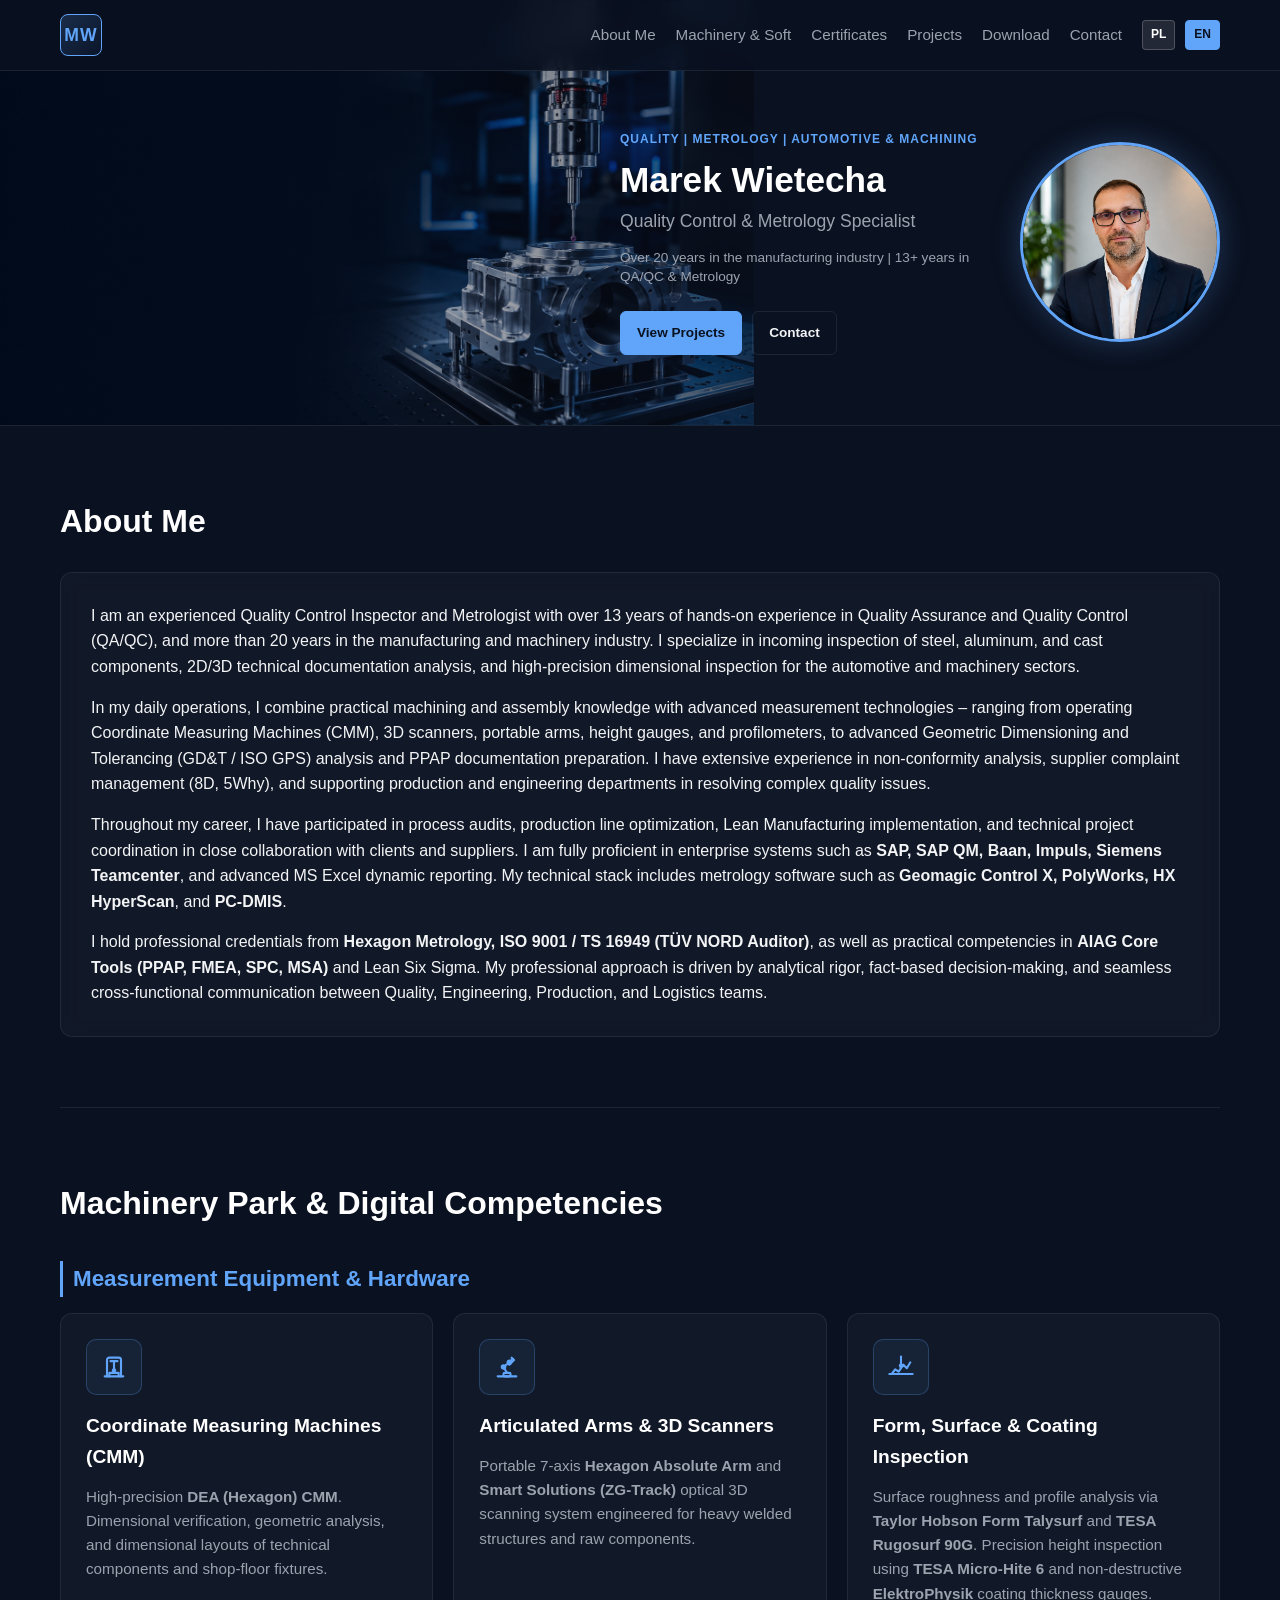
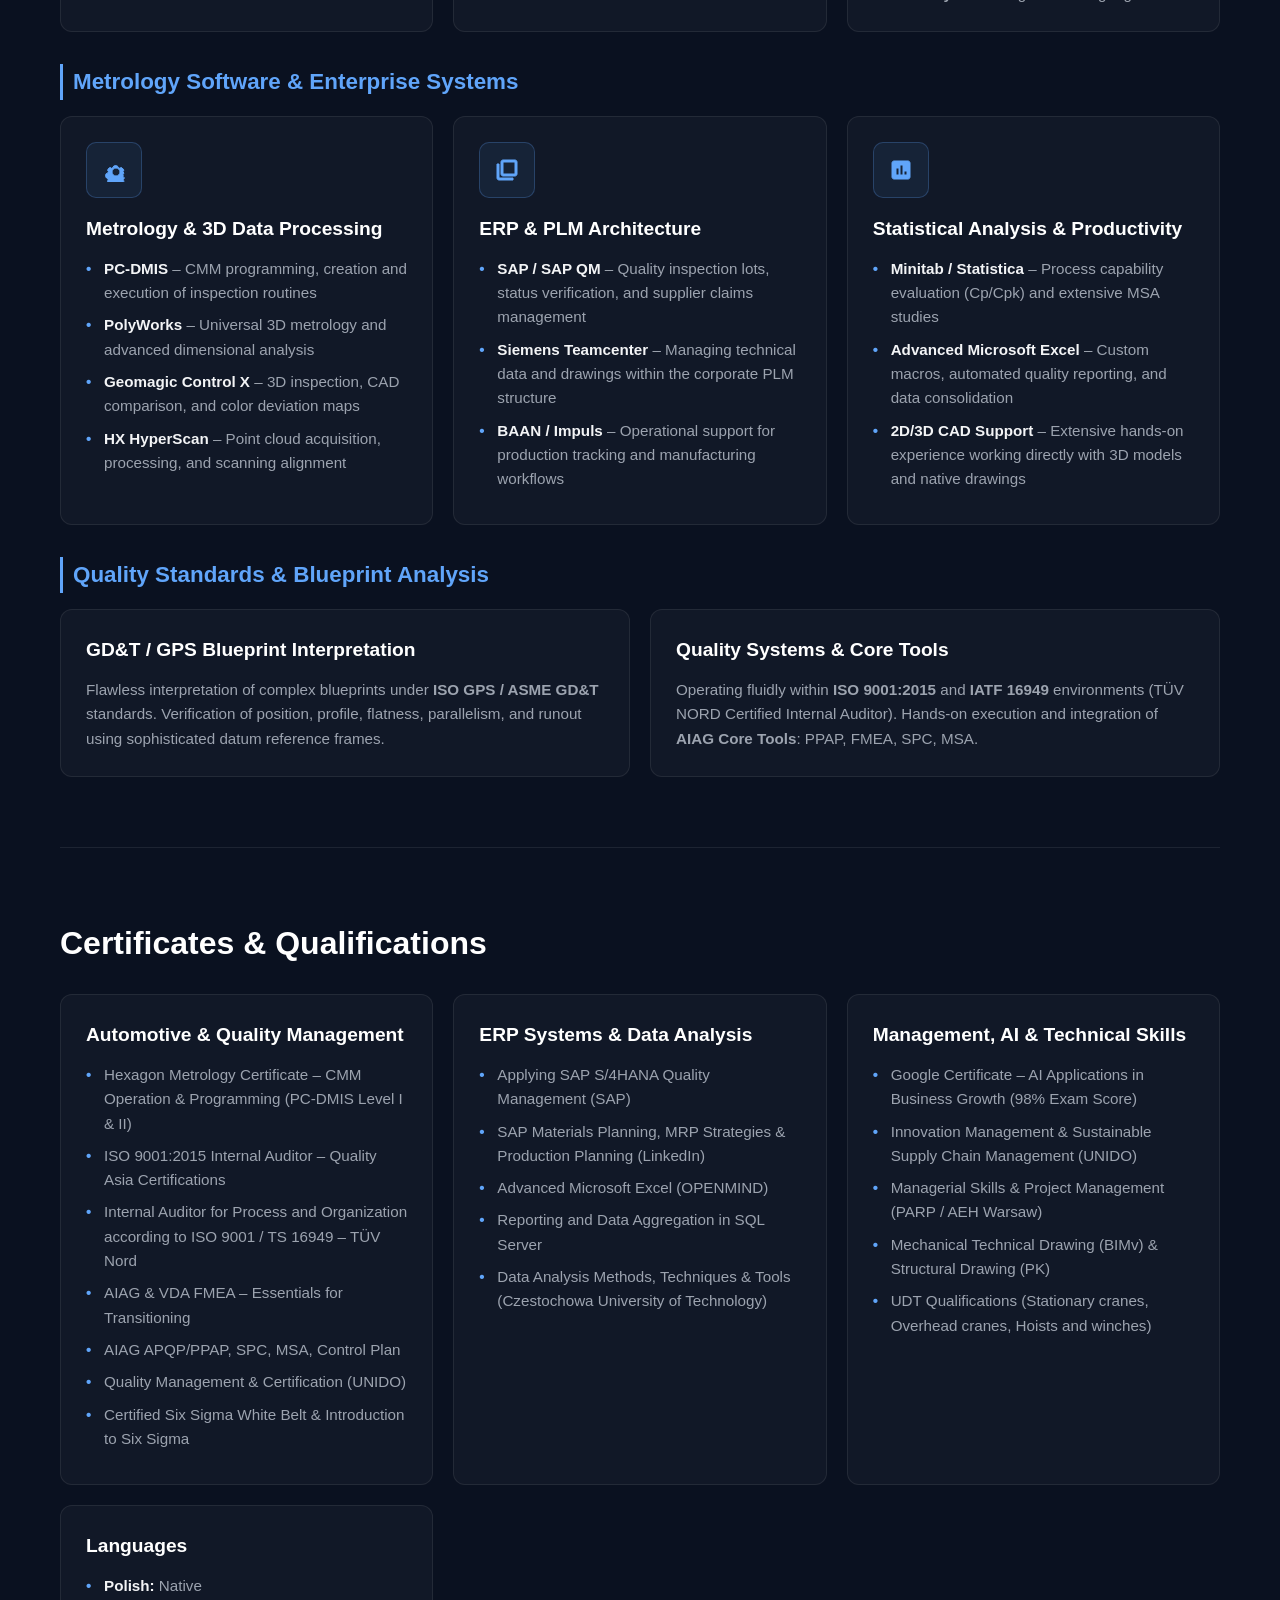
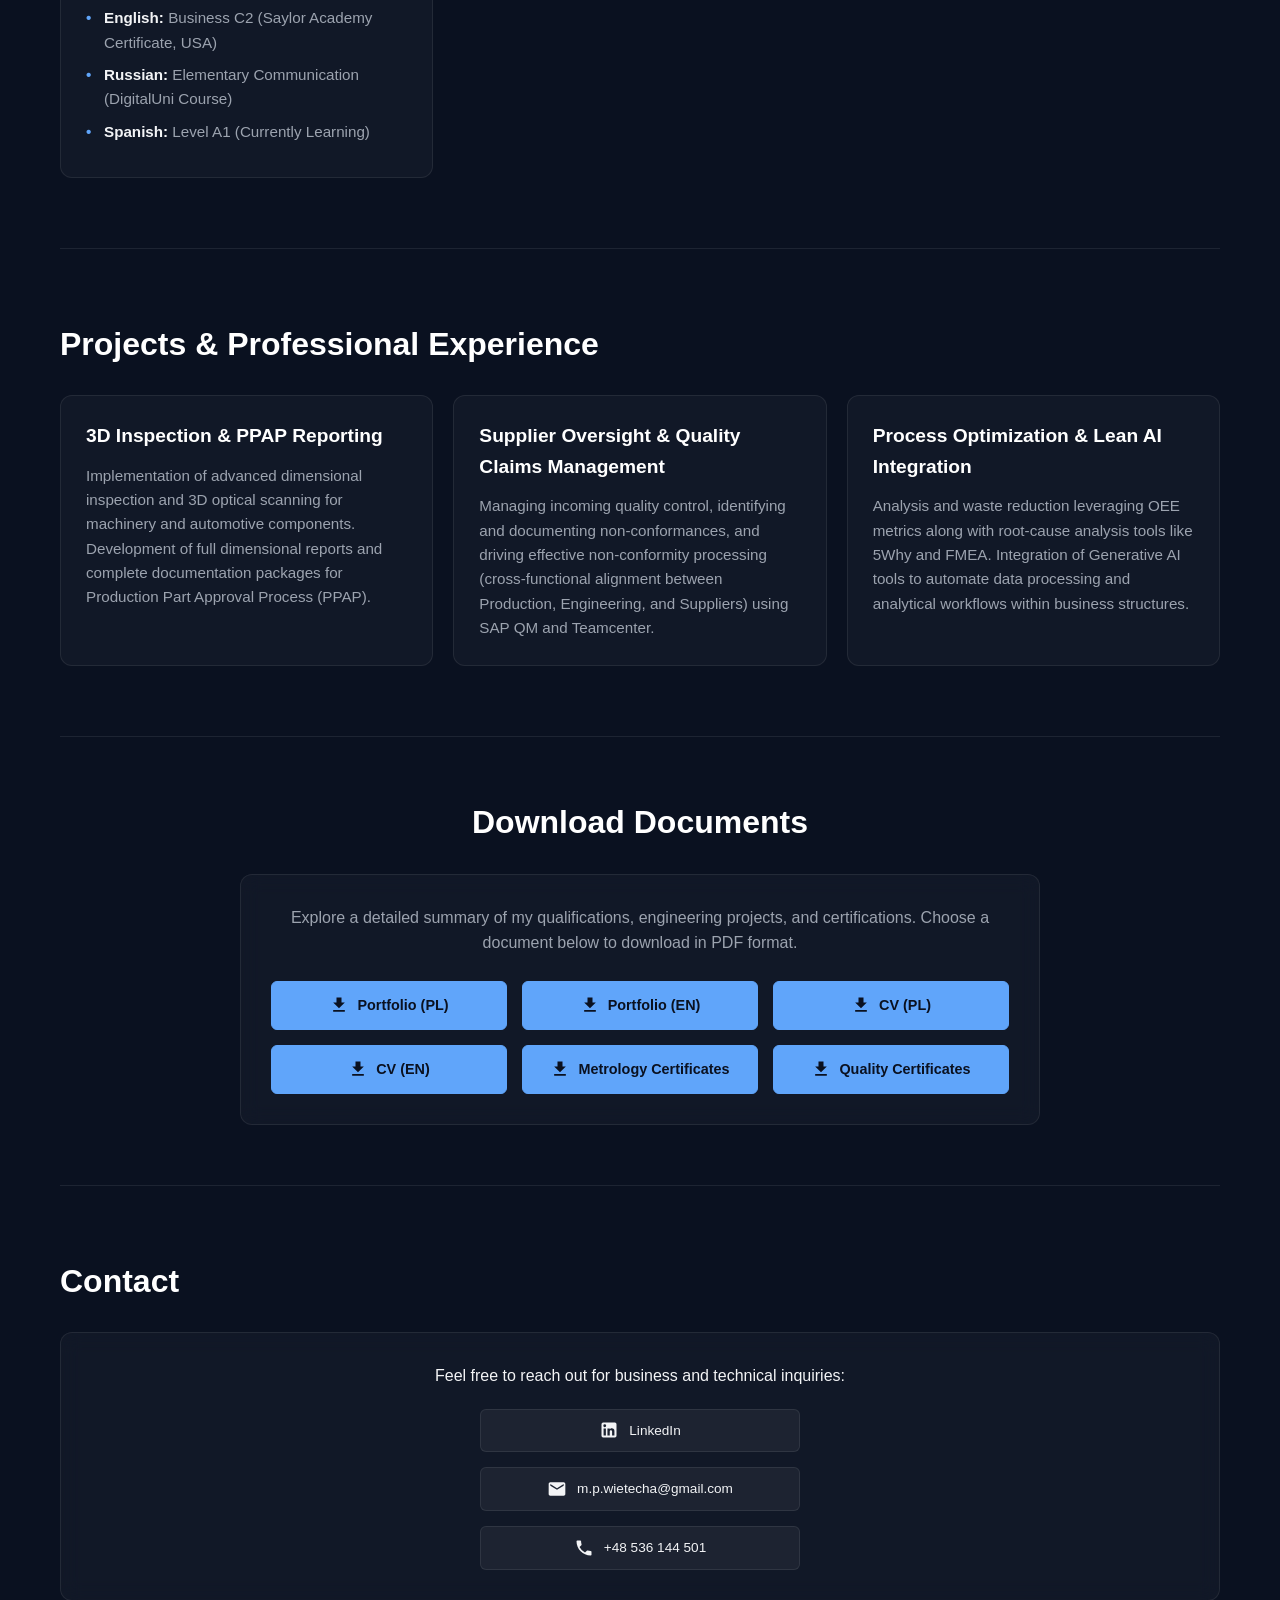
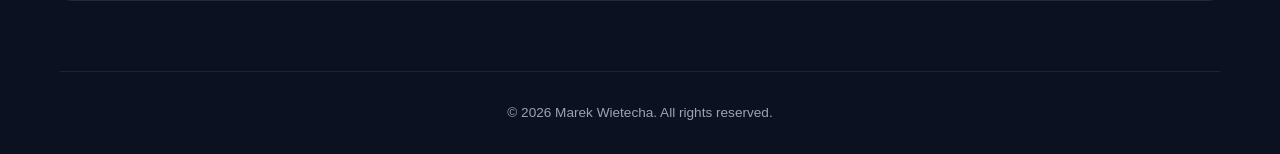
==== commit faf39b40: "Update en.html" ====
--- a/en.html
+++ b/en.html
@@ -69,8 +69,13 @@
         <section id="about">
             <h2>About Me</h2>
             <div class="glass">
-                <p>I am an experienced quality control inspector and metrologist with over 13 years of experience in the QA/QC area and more than 20 years in the manufacturing and machining industry. I specialize in incoming inspection of steel and aluminum components as well as castings, 2D/3D technical documentation analysis, and advanced dimensional inspection of parts.</p>
-                <p style="margin-top: 15px;">In my daily routine, I combine metrological precision with modern technologies – ranging from operating CMM machines and 3D scanners, through GD&T tolerance analysis in Geomagic Control X and PolyWorks, to process management within the SAP QM system and implementing AIAG Core Tools standards (FMEA, PPAP, MSA, SPC). I focus on an analytical approach and data-driven decision making.</p>
+                <p>I am an experienced Quality Control Inspector and Metrologist with over 13 years of hands-on experience in Quality Assurance and Quality Control (QA/QC), and more than 20 years in the manufacturing and machinery industry. I specialize in incoming inspection of steel, aluminum, and cast components, 2D/3D technical documentation analysis, and high-precision dimensional inspection for the automotive and machinery sectors.</p>
+
+                <p style="margin-top: 15px;">In my daily operations, I combine practical machining and assembly knowledge with advanced measurement technologies – ranging from operating Coordinate Measuring Machines (CMM), 3D scanners, portable arms, height gauges, and profilometers, to advanced Geometric Dimensioning and Tolerancing (GD&T / ISO GPS) analysis and PPAP documentation preparation. I have extensive experience in non-conformity analysis, supplier complaint management (8D, 5Why), and supporting production and engineering departments in resolving complex quality issues.</p>
+
+                <p style="margin-top: 15px;">Throughout my career, I have participated in process audits, production line optimization, Lean Manufacturing implementation, and technical project coordination in close collaboration with clients and suppliers. I am fully proficient in enterprise systems such as <strong>SAP, SAP QM, Baan, Impuls, Siemens Teamcenter</strong>, and advanced MS Excel dynamic reporting. My technical stack includes metrology software such as <strong>Geomagic Control X, PolyWorks, HX HyperScan</strong>, and <strong>PC-DMIS</strong>.</p>
+
+                <p style="margin-top: 15px;">I hold professional credentials from <strong>Hexagon Metrology, ISO 9001 / TS 16949 (TÜV NORD Auditor)</strong>, as well as practical competencies in <strong>AIAG Core Tools (PPAP, FMEA, SPC, MSA)</strong> and Lean Six Sigma. My professional approach is driven by analytical rigor, fact-based decision-making, and seamless cross-functional communication between Quality, Engineering, Production, and Logistics teams.</p>
             </div>
         </section>
 
--- a/css/style.css
+++ b/css/style.css
@@ -1,39 +1,50 @@
-/* Reset i style globalne */
+/* ==========================================================================
+   RESET & BASE STYLES
+   ========================================================================== */
 * {
     margin: 0;
     padding: 0;
     box-sizing: border-box;
 }
 
-html {
-    scroll-behavior: smooth;
+:root {
+    --bg-color: #0a1120;
+    --card-bg: rgba(255, 255, 255, 0.03);
+    --card-border: rgba(255, 255, 255, 0.08);
+    --accent-color: #60a5fa;
+    --accent-hover: #3b82f6;
+    --text-primary: #f3f4f6;
+    --text-secondary: #9ca3af;
+    --nav-bg: rgba(10, 17, 32, 0.85);
 }
 
 body {
-    font-family: 'Segoe UI', Roboto, Helvetica, Arial, sans-serif;
-    background-color: #0a1120;
-    color: #f3f4f6;
+    font-family: -apple-system, BlinkMacSystemFont, "Segoe UI", Roboto, Helvetica, Arial, sans-serif;
+    background-color: var(--bg-color);
+    color: var(--text-primary);
     line-height: 1.6;
-}
-
-/* Kontener strukturalny */
+    overflow-x: hidden;
+}
+
 .container {
     max-width: 1200px;
     margin: 0 auto;
     padding: 0 20px;
-    width: 100%;
-}
-
-/* Nawigacja */
+}
+
+/* ==========================================================================
+   NAVIGATION
+   ========================================================================== */
 .nav {
-    background-color: rgba(10, 17, 32, 0.85);
-    backdrop-filter: blur(10px);
     position: fixed;
     top: 0;
     left: 0;
     width: 100%;
+    background: var(--nav-bg);
+    backdrop-filter: blur(10px);
+    -webkit-backdrop-filter: blur(10px);
     z-index: 1000;
-    border-bottom: 1px solid rgba(255, 255, 255, 0.05);
+    border-bottom: 1px solid var(--card-border);
 }
 
 .nav-container {
@@ -43,90 +54,158 @@
     height: 70px;
 }
 
-/* Nowoczesne Logo CSS */
 .logo-custom {
     display: flex;
     align-items: center;
     justify-content: center;
     width: 42px;
     height: 42px;
-    background: linear-gradient(135deg, #1e293b, #0f172a);
-    border: 2px solid #3b82f6;
-    border-radius: 10px;
-    position: relative;
-    box-shadow: 0 0 10px rgba(59, 130, 246, 0.3);
-    font-family: 'Arial Black', Gadget, sans-serif;
-    letter-spacing: -3px;
-    padding-right: 3px;
+    background: linear-gradient(135deg, rgba(96, 165, 250, 0.2), rgba(59, 130, 246, 0.05));
+    border: 1px solid var(--accent-color);
+    border-radius: 8px;
 }
 
 .logo-text {
-    font-size: 18px;
-    font-weight: 900;
-    background: linear-gradient(135deg, #fff 40%, #60a5fa);
-    -webkit-background-clip: text;
-    -webkit-text-fill-color: transparent;
-}
-
-.nav .links a {
-    color: #9ca3af;
+    font-weight: 800;
+    color: var(--accent-color);
+    font-size: 1.1rem;
+    letter-spacing: 1px;
+}
+
+.links {
+    display: flex;
+    gap: 20px;
+}
+
+.links a {
+    color: var(--text-secondary);
     text-decoration: none;
-    margin-left: 25px;
-    font-size: 14px;
-    font-weight: 500;
+    font-size: 0.95rem;
     transition: color 0.3s ease;
 }
 
-.nav .links a:hover {
-    color: #3b82f6;
-}
-
-/* Sekcja Hero - Drastyczne wyciągnięcie zawartości w górę */
+.links a:hover {
+    color: var(--accent-color);
+}
+
+.lang-switch {
+    display: flex;
+    gap: 8px;
+    margin-left: 20px;
+    align-items: center;
+}
+
+.lang-btn {
+    background: rgba(255, 255, 255, 0.05);
+    border: 1px solid var(--card-border);
+    color: var(--text-secondary);
+    padding: 4px 10px;
+    border-radius: 4px;
+    text-decoration: none;
+    font-size: 12px;
+    font-weight: 600;
+    transition: all 0.3s ease;
+}
+
+.lang-btn:hover, 
+.lang-btn.active {
+    background: var(--accent-color);
+    border-color: var(--accent-color);
+    color: var(--bg-color);
+}
+
+/* ==========================================================================
+   HERO SECTION - BEZ ROZCIĄGANIA DLA AUTO I FIXEM WYMIARÓW
+   ========================================================================== */
 .hero {
-    height: 85vh; /* Zmniejszona wysokość sekcji, by nie pchała elementów w dół */
-    min-height: 500px;
-    padding-top: 70px;
-    display: flex;
-    align-items: flex-start; /* Pozycjonowanie od samej góry */
+    padding: 130px 0 70px 0;
+    border-bottom: 1px solid var(--card-border);
     position: relative;
     overflow: hidden;
-    background-position: center center !important;
+    
+    /* Wyłączamy skalowanie do krawędzi okna. Tło ma naturalny rozmiar / wysokość sekcji */
+    background-image: linear-gradient(
+        to right, 
+        rgba(10, 17, 32, 0.1) 0%, 
+        rgba(10, 17, 32, 0.4) 40%, 
+        rgba(10, 17, 32, 0.95) 75%,
+        var(--bg-color) 100%
+    ), url('../images/hero-bg.png') !important;
+    
+    background-repeat: no-repeat !important;
+    background-size: auto 100% !important; /* Sztywna wysokość równa sekcji, szerokość wynikająca z proporcji obrazu */
+    background-position: left center !important;
 }
 
 .hero-container {
-    display: flex; /* Zmiana na flex pozwala łatwiej grupować elementy */
-    align-items: center;
-    justify-content: flex-end; /* Wypycha zdjęcie i tekst na prawą stronę, odsłaniając tło */
-    gap: 40px;
-    width: 100%;
-    padding-left: 120px; /* Dodatkowy margines wewnętrzny od lewej, by przesunąć zdjęcie bardziej w prawo */
-    margin-top: -25px; /* Obniżono z -85px na -25px – teraz nie jest już za wysoko */
+    display: flex;
+    align-items: center;
+    justify-content: space-between;
+    gap: 20px;
     position: relative;
     z-index: 2;
-}
-
-/* Zdjęcie profilowe po lewej stronie wewnątrz kontenera flex */
+    width: 100%;
+}
+
+/* Blok z tekstem umieszczony po prawej stronie */
+.hero-text-block {
+    flex: 0 0 360px !important;
+    width: 360px !important;
+    max-width: 360px !important;
+    margin-left: auto !important;
+    margin-right: 20px !important;
+    z-index: 10;
+}
+
+.tag {
+    color: var(--accent-color);
+    font-size: 0.75rem;
+    font-weight: 700;
+    letter-spacing: 1px;
+    margin-bottom: 12px;
+    text-transform: uppercase;
+}
+
+.hero h1 {
+    font-size: 2.2rem;
+    line-height: 1.1;
+    margin-bottom: 10px;
+    color: #ffffff;
+    font-weight: 800;
+}
+
+.hero h2 {
+    font-size: 1.1rem;
+    font-weight: 400;
+    color: var(--text-secondary);
+    margin-bottom: 15px;
+    line-height: 1.3;
+}
+
+.hero-sub {
+    font-size: 0.85rem;
+    color: var(--text-secondary);
+    margin-bottom: 25px;
+    line-height: 1.4;
+}
+
+/* Blok ze zdjęciem profilowym */
 .profile-block {
+    flex-shrink: 0;
     display: flex;
     justify-content: center;
     align-items: center;
-    order: 1;
+    z-index: 10;
 }
 
 .profile-photo-new {
-    width: 220px;
-    height: 220px;
-    border-radius: 50% !important;
-    border: 3px solid rgba(59, 130, 246, 0.6);
-    box-shadow: 0 15px 30px rgba(0, 0, 0, 0.5), 0 0 20px rgba(59, 130, 246, 0.15);
+    width: 200px;
+    height: 200px;
+    border-radius: 50%;
     overflow: hidden;
-    transition: transform 0.4s ease, border-color 0.4s ease, box-shadow 0.4s ease;
-}
-
-.profile-photo-new:hover {
-    transform: scale(1.05);
-    border-color: #60a5fa;
-    box-shadow: 0 15px 35px rgba(0, 0, 0, 0.6), 0 0 30px rgba(59, 130, 246, 0.3);
+    border: 3px solid var(--accent-color);
+    box-shadow: 0 0 30px rgba(96, 165, 250, 0.25);
+    aspect-ratio: 1 / 1;
 }
 
 .profile-photo-new img {
@@ -135,252 +214,245 @@
     object-fit: cover;
 }
 
-/* Blok tekstowy po prawej stronie */
-.hero-text-block {
-    background: linear-gradient(270deg, rgba(10,17,32,0.95) 85%, rgba(10,17,32,0.1) 100%);
-    padding: 25px 35px;
-    border-radius: 16px;
-    order: 2;
-    max-width: 650px;
-}
-
-.hero .tag {
-    color: #3b82f6;
-    font-size: 12px;
-    font-weight: 700;
-    letter-spacing: 2px;
-    margin-bottom: 10px;
-}
-
-.hero h1 {
-    font-size: 48px;
-    font-weight: 800;
-    line-height: 1.1;
-    margin-bottom: 10px;
+/* ==========================================================================
+   BUTTONS
+   ========================================================================== */
+.buttons {
+    display: flex;
+    gap: 10px;
+    z-index: 10;
+}
+
+.btn {
+    display: inline-block;
+    padding: 10px 16px;
+    background: var(--accent-color);
+    color: var(--bg-color);
+    border-radius: 6px;
+    text-decoration: none;
+    font-weight: 600;
+    font-size: 0.85rem;
+    transition: all 0.3s ease;
+    border: 1px solid var(--accent-color);
+    white-space: nowrap;
+}
+
+.btn:hover {
+    background: var(--accent-hover);
+    border-color: var(--accent-hover);
+    transform: translateY(-2px);
+    box-shadow: 0 4px 15px rgba(96, 165, 250, 0.3);
+}
+
+.btn.ghost {
+    background: transparent;
+    color: var(--text-primary);
+    border-color: var(--card-border);
+}
+
+.btn.ghost:hover {
+    border-color: var(--accent-color);
+    color: var(--accent-color);
+}
+
+.contact-btn {
+    padding: 10px 16px;
+    background: rgba(255, 255, 255, 0.05);
+    border: 1px solid var(--card-border);
+    color: var(--text-primary);
+    border-radius: 6px;
+    text-decoration: none;
+    font-weight: 500;
+    font-size: 0.85rem;
+    transition: all 0.3s ease;
+    white-space: nowrap;
+}
+
+.contact-btn:hover {
+    border-color: var(--accent-color);
+    color: var(--accent-color);
+    background: rgba(96, 165, 250, 0.05);
+}
+
+/* ==========================================================================
+   SECTIONS & CARDS
+   ========================================================================== */
+section {
+    padding: 70px 0;
+    border-bottom: 1px solid var(--card-border);
+}
+
+section h2 {
+    font-size: 2rem;
+    margin-bottom: 25px;
     color: #ffffff;
 }
 
-.hero h2 {
-    font-size: 22px;
-    color: #60a5fa;
+.tech-category-title {
+    color: var(--accent-color);
+    font-size: 1.3rem;
+    margin: 2.5rem 0 1.2rem 0;
     font-weight: 600;
-    margin-bottom: 20px;
-}
-
-.hero-sub {
-    font-size: 16px;
-    color: #9ca3af;
-    margin-bottom: 30px;
-    max-width: 540px;
-}
-
-/* Przyciski */
-.buttons {
-    display: flex;
-    gap: 15px;
-}
-
-.btn {
-    display: inline-flex;
-    align-items: center;
-    background-color: #3b82f6;
-    color: #ffffff;
-    padding: 12px 28px;
-    border-radius: 8px;
-    font-weight: 600;
-    text-decoration: none;
-    transition: all 0.3s ease;
-    border: 2px solid #3b82f6;
-    font-size: 15px;
-}
-
-.btn:hover {
-    background-color: #2563eb;
-    border-color: #2563eb;
-    transform: translateY(-2px);
-    box-shadow: 0 10px 20px rgba(59, 130, 246, 0.3);
-}
-
-.btn.ghost {
-    background-color: transparent;
-    color: #3b82f6;
-    border: 2px solid #3b82f6;
-}
-
-.btn.ghost:hover {
-    background-color: rgba(59, 130, 246, 0.1);
-    color: #60a5fa;
-}
-
-/* Sekcje ogólne */
-section {
-    padding: 100px 0 40px 0;
-}
-
-section h2 {
-    font-size: 32px;
-    font-weight: 700;
-    margin-bottom: 40px;
-    position: relative;
-    padding-bottom: 10px;
-    color: #ffffff;
-}
-
-section h2::after {
-    content: '';
-    position: absolute;
-    bottom: 0;
-    left: 0;
-    width: 60px;
-    height: 4px;
-    background-color: #3b82f6;
-    border-radius: 2px;
-}
-
-/* Efekt szkła */
+    border-left: 3px solid var(--accent-color);
+    padding-left: 12px;
+}
+
 .glass {
-    background: rgba(30, 41, 59, 0.4);
-    border: 1px solid rgba(255, 255, 255, 0.05);
-    border-radius: 16px;
-    padding: 40px;
-    backdrop-filter: blur(8px);
-}
-
-/* Siatka i Kafelki */
+    background: var(--card-bg);
+    border: 1px solid var(--card-border);
+    border-radius: 12px;
+    padding: 30px;
+    backdrop-filter: blur(10px);
+}
+
 .grid {
     display: grid;
     grid-template-columns: repeat(auto-fit, minmax(300px, 1fr));
-    gap: 25px;
+    gap: 20px;
 }
 
 .card {
-    background: rgba(30, 41, 59, 0.3);
-    border: 1px solid rgba(255, 255, 255, 0.05);
+    background: var(--card-bg);
+    border: 1px solid var(--card-border);
     border-radius: 12px;
-    padding: 30px;
-    transition: all 0.3s cubic-bezier(0.4, 0, 0.2, 1);
-    display: flex;
-    flex-direction: column;
-    height: 100%;
+    padding: 25px;
+    transition: all 0.3s ease;
 }
 
 .card:hover {
-    transform: translateY(-5px);
-    background: rgba(30, 41, 59, 0.5);
-    border-color: rgba(59, 130, 246, 0.3);
-    box-shadow: 0 10px 30px rgba(0, 0, 0, 0.3), 0 0 20px rgba(59, 130, 246, 0.05);
+    border-color: rgba(96, 165, 250, 0.4);
+    transform: translateY(-4px);
+    box-shadow: 0 8px 25px rgba(0, 0, 0, 0.3);
 }
 
 .card h3 {
-    font-size: 20px;
+    font-size: 1.2rem;
+    margin-bottom: 12px;
     color: #ffffff;
-    margin-bottom: 15px;
-    font-weight: 600;
 }
 
 .card p {
-    color: #9ca3af;
-    font-size: 15px;
-}
-
-/* Kafelki z listami */
+    color: var(--text-secondary);
+    font-size: 0.95rem;
+}
+
+/* Ikonki w kartach */
+.card-icon-container {
+    display: flex;
+    align-items: center;
+    justify-content: center;
+    width: 52px;
+    height: 52px;
+    background: rgba(96, 165, 250, 0.08);
+    border: 1px solid rgba(96, 165, 250, 0.2);
+    border-radius: 10px;
+    margin-bottom: 18px;
+    color: var(--accent-color);
+    transition: all 0.3s ease;
+}
+
+.card:hover .card-icon-container {
+    background: var(--accent-color);
+    color: var(--bg-color);
+    transform: translateY(-2px);
+    box-shadow: 0 4px 12px rgba(96, 165, 250, 0.3);
+}
+
+.card-icon-container svg {
+    stroke: currentColor;
+}
+
+/* Karty ze specyfikacjami (listy) */
 .spec-card ul {
     list-style-type: none;
-}
-
-.spec-card li {
+    padding-left: 0;
+}
+
+.spec-card ul li {
     position: relative;
-    padding-left: 20px;
-    margin-bottom: 10px;
-    color: #9ca3af;
-    font-size: 14px;
-}
-
-.spec-card li::before {
-    content: "■";
+    padding-left: 18px;
+    margin-bottom: 8px;
+    color: var(--text-secondary);
+    font-size: 0.95rem;
+}
+
+.spec-card ul li::before {
+    content: "•";
+    color: var(--accent-color);
+    font-weight: bold;
     position: absolute;
     left: 0;
-    color: #3b82f6;
-    font-size: 10px;
-    top: 2px;
-}
-
-.spec-card li strong {
-    color: #e5e7eb;
-}
-
-/* Stopka i kontakt */
-.contact-btn {
-    background: rgba(255, 255, 255, 0.03);
-    border: 1px solid rgba(255, 255, 255, 0.08);
-    color: #e5e7eb;
-    padding: 14px;
-    border-radius: 8px;
-    text-decoration: none;
-    font-weight: 500;
-    transition: all 0.3s ease;
-}
-
-.contact-btn:hover {
-    background: #3b82f6;
-    color: #ffffff;
-    border-color: #3b82f6;
-    transform: translateY(-2px);
-}
-
+    top: 0;
+}
+
+.spec-card ul li strong {
+    color: var(--text-primary);
+}
+
+/* ==========================================================================
+   DOWNLOAD GRID
+   ========================================================================== */
+.download-grid {
+    display: grid;
+    grid-template-columns: repeat(auto-fit, minmax(220px, 1fr));
+    gap: 15px;
+    margin-top: 25px;
+}
+
+.download-grid .btn {
+    display: flex;
+    align-items: center;
+    justify-content: center;
+    text-align: center;
+    padding: 12px 15px;
+    font-size: 0.9rem;
+}
+
+/* ==========================================================================
+   FOOTER
+   ========================================================================== */
 footer {
     text-align: center;
-    padding: 40px 0;
-    color: #6b7280;
-    font-size: 14px;
-    border-top: 1px solid rgba(255, 255, 255, 0.05);
-    margin-top: 60px;
-}
-
-/* Responsywność dla urządzeń mobilnych */
-@media (max-width: 968px) {
+    padding: 30px 0;
+    color: var(--text-secondary);
+    font-size: 0.85rem;
+}
+
+/* ==========================================================================
+   RESPONSIVE DESIGN
+   ========================================================================== */
+@media (max-width: 768px) {
     .hero {
-        height: auto;
-        padding-top: 90px;
-        align-items: center;
+        background-size: cover !important;
+        background-image: linear-gradient(
+            to bottom, 
+            rgba(10, 17, 32, 0.5) 0%, 
+            rgba(10, 17, 32, 0.95) 100%
+        ), url('../images/hero-bg.png') !important;
+        background-position: center top !important;
     }
 
     .hero-container {
-        flex-direction: column; /* Układ pionowy na telefonach */
-        justify-content: center;
+        flex-direction: column-reverse;
         text-align: center;
-        gap: 30px;
-        margin-left: 0;
-        padding-left: 0; /* Wyłączamy przesunięcie w prawo na telefonach */
-        margin-top: 0;
-        width: 100%;
-    }
-    
+    }
+
     .hero-text-block {
-        background: rgba(10, 17, 32, 0.9);
-        padding: 20px;
-        order: 2;
-        max-width: 100%;
-    }
-
-    .profile-block {
-        order: 1;
-    }
-
-    .profile-photo-new {
-        width: 180px;
-        height: 180px;
-    }
-
-    .hero h1 {
-        font-size: 36px;
+        width: 100% !important;
+        max-width: 100% !important;
+        flex: 1 !important;
+        margin: 0 auto !important;
     }
 
     .buttons {
         justify-content: center;
     }
 
-    .nav .links {
+    .links {
         display: none;
     }
-}
+
+    .grid {
+        grid-template-columns: 1fr;
+    }
+}
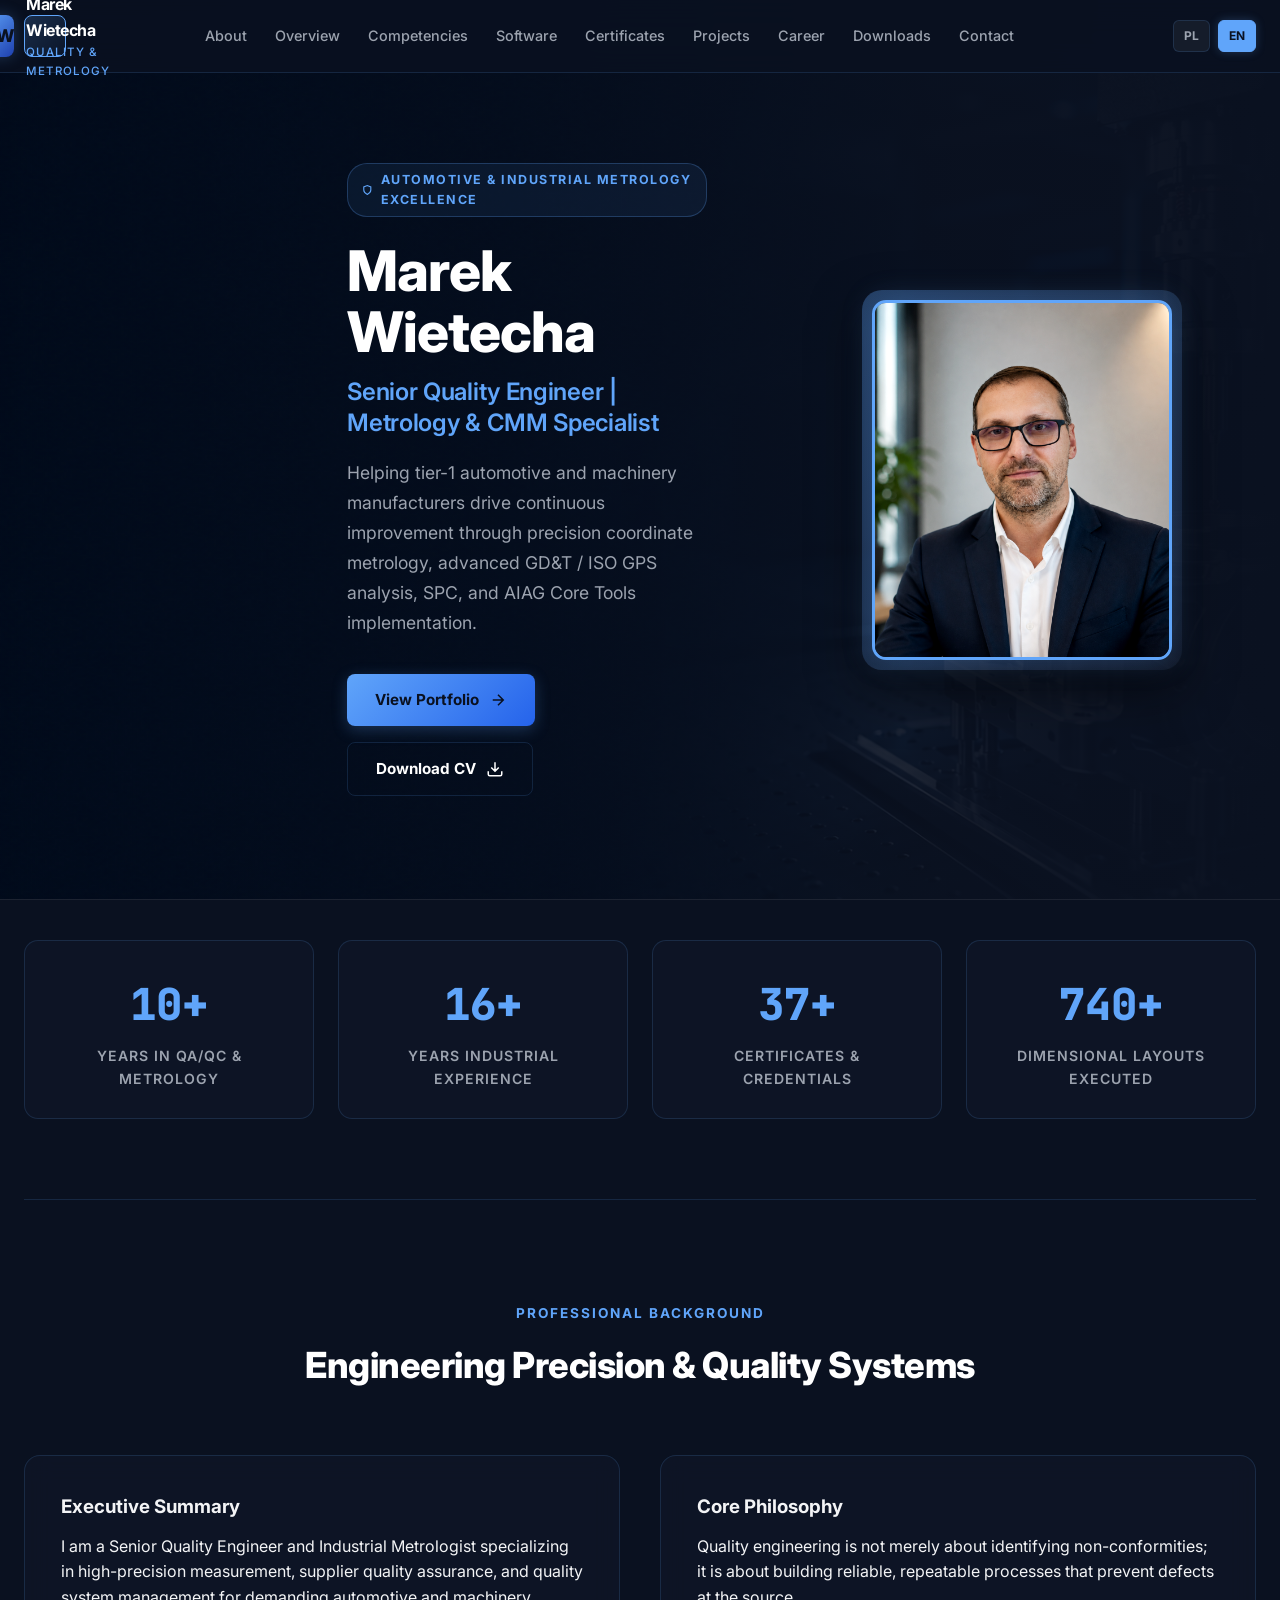
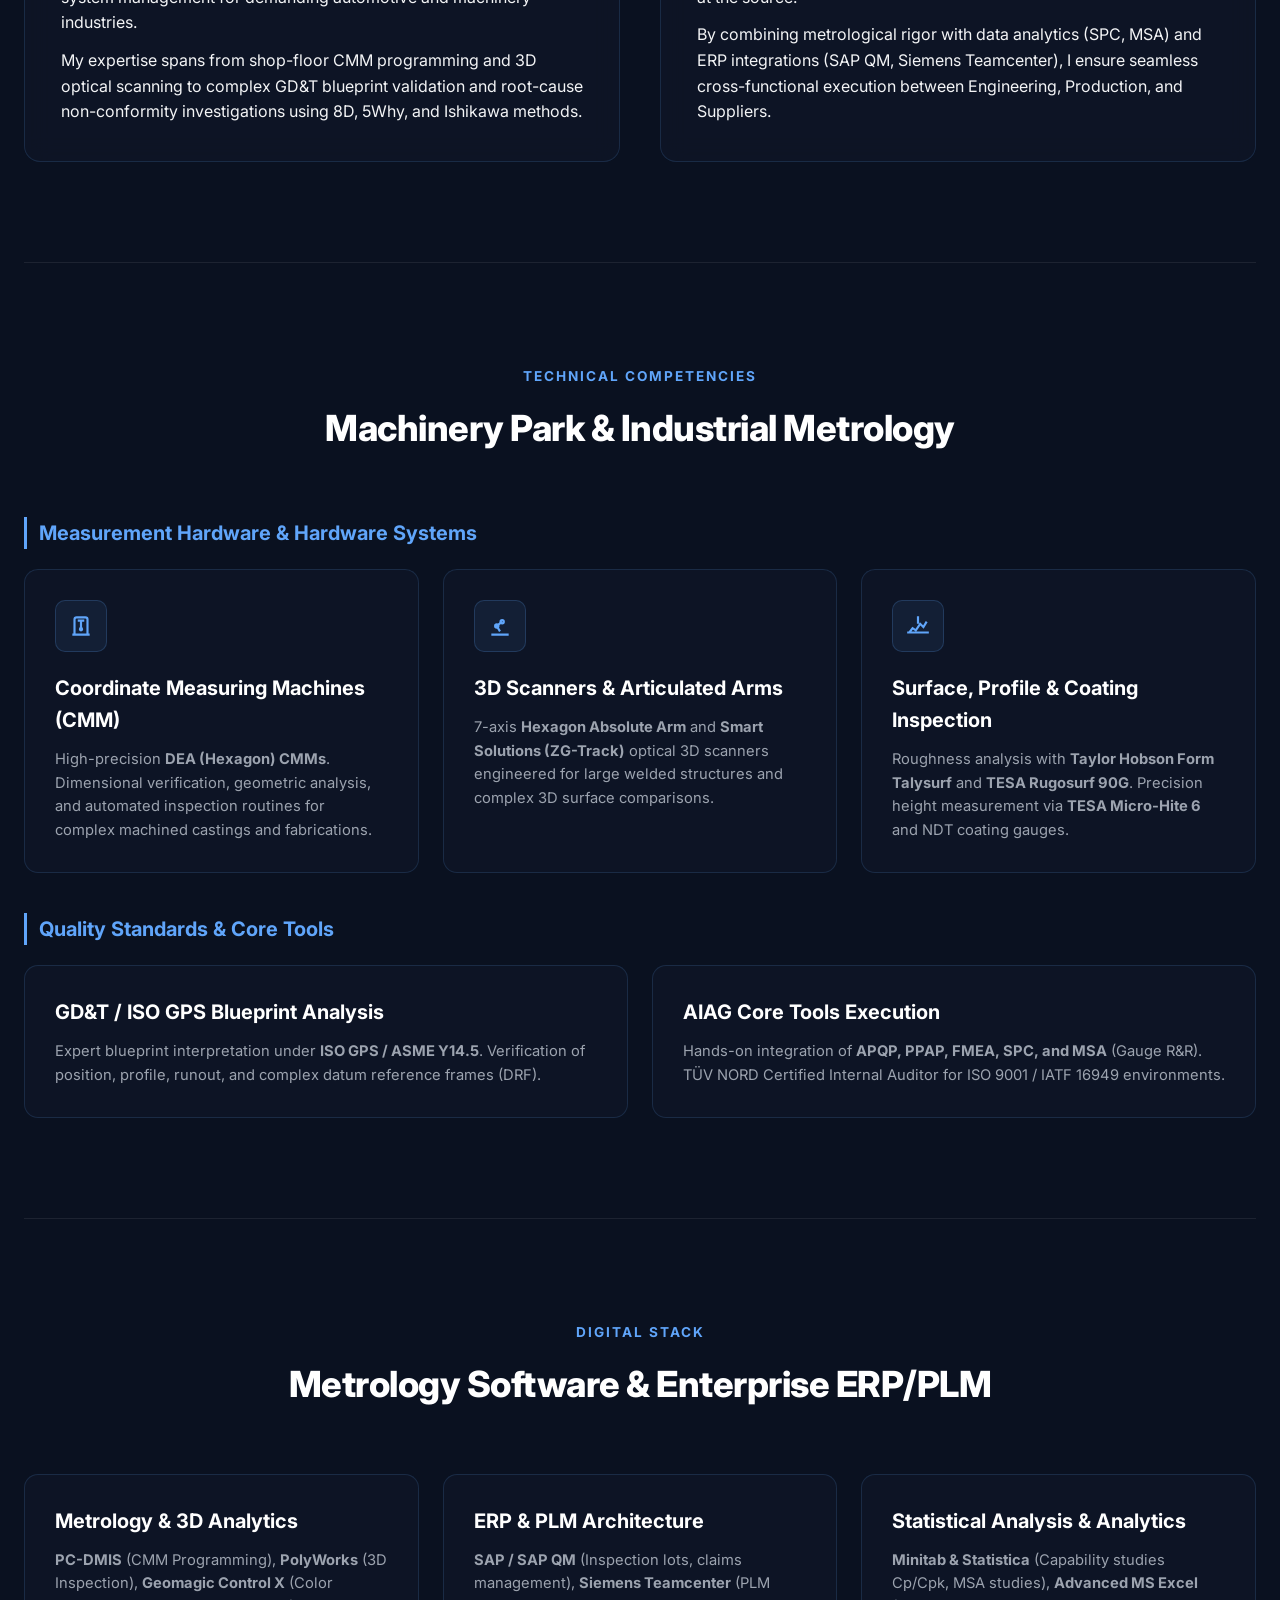
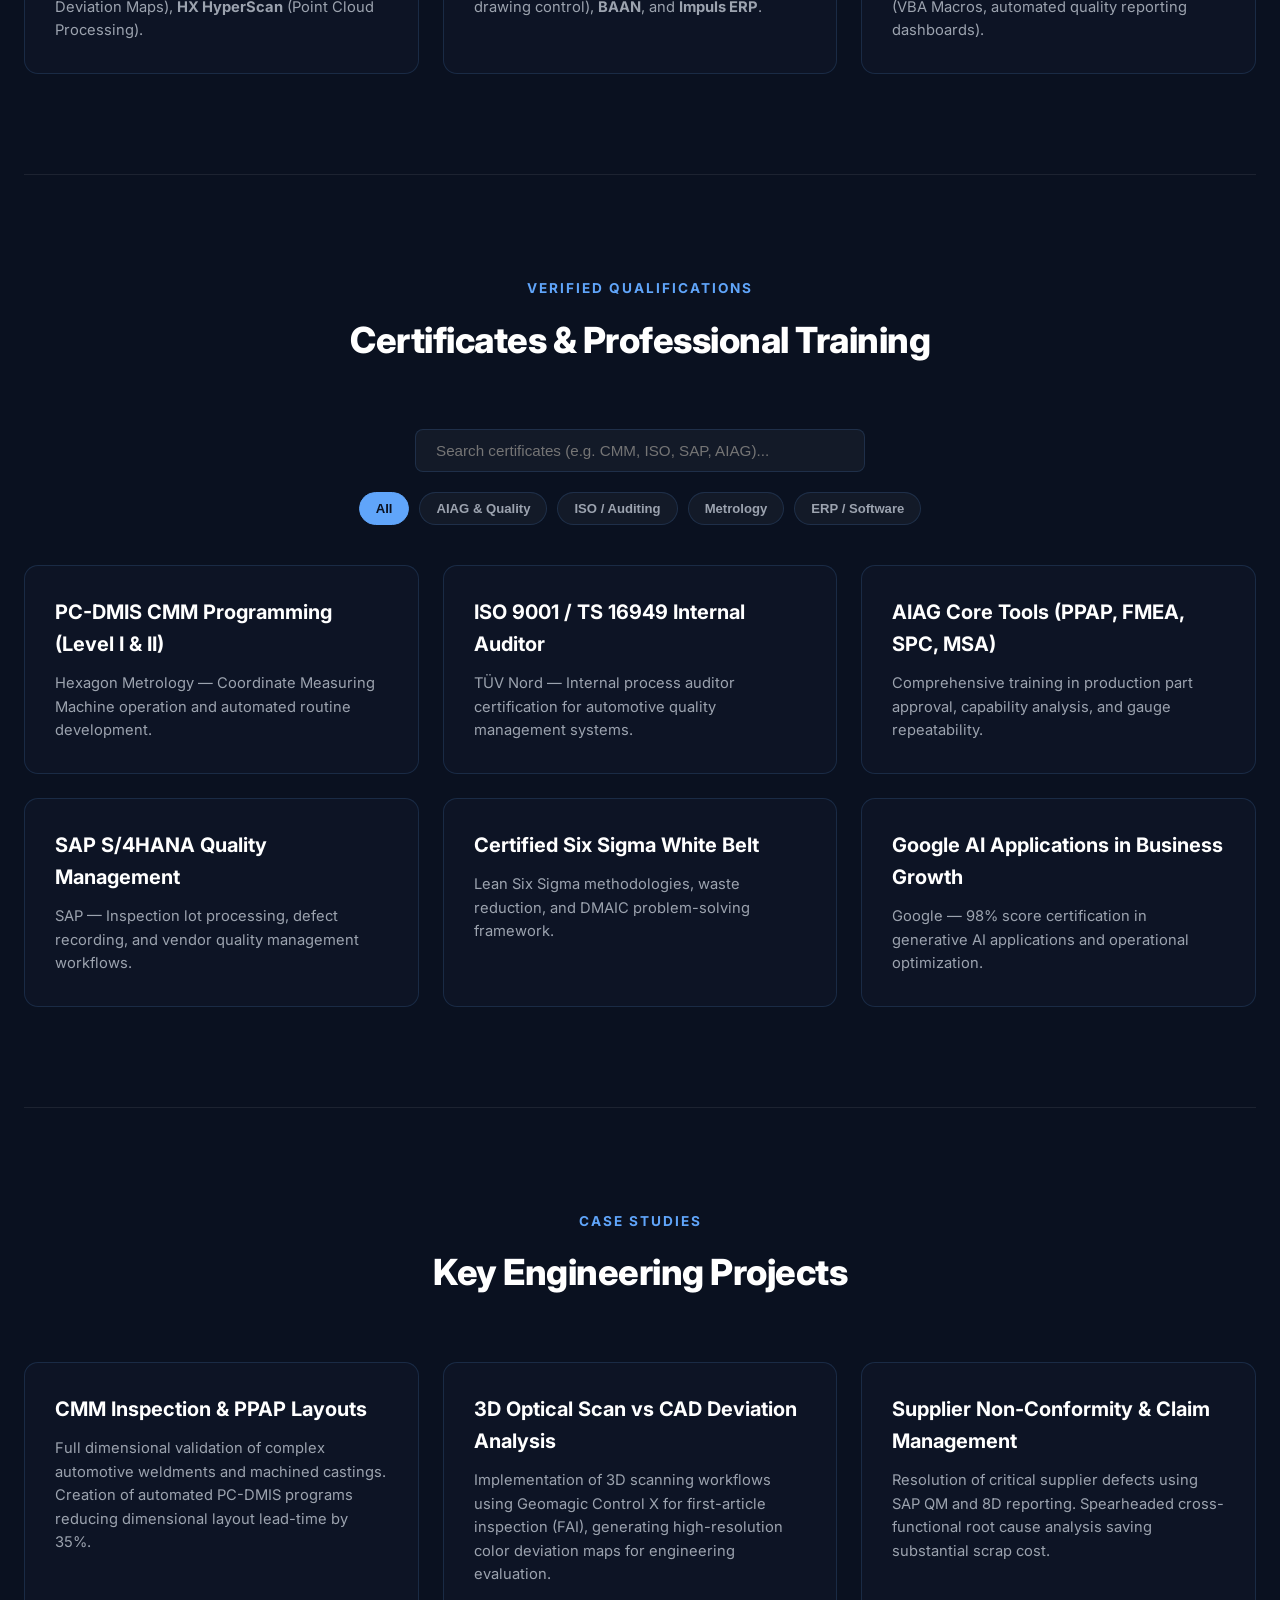
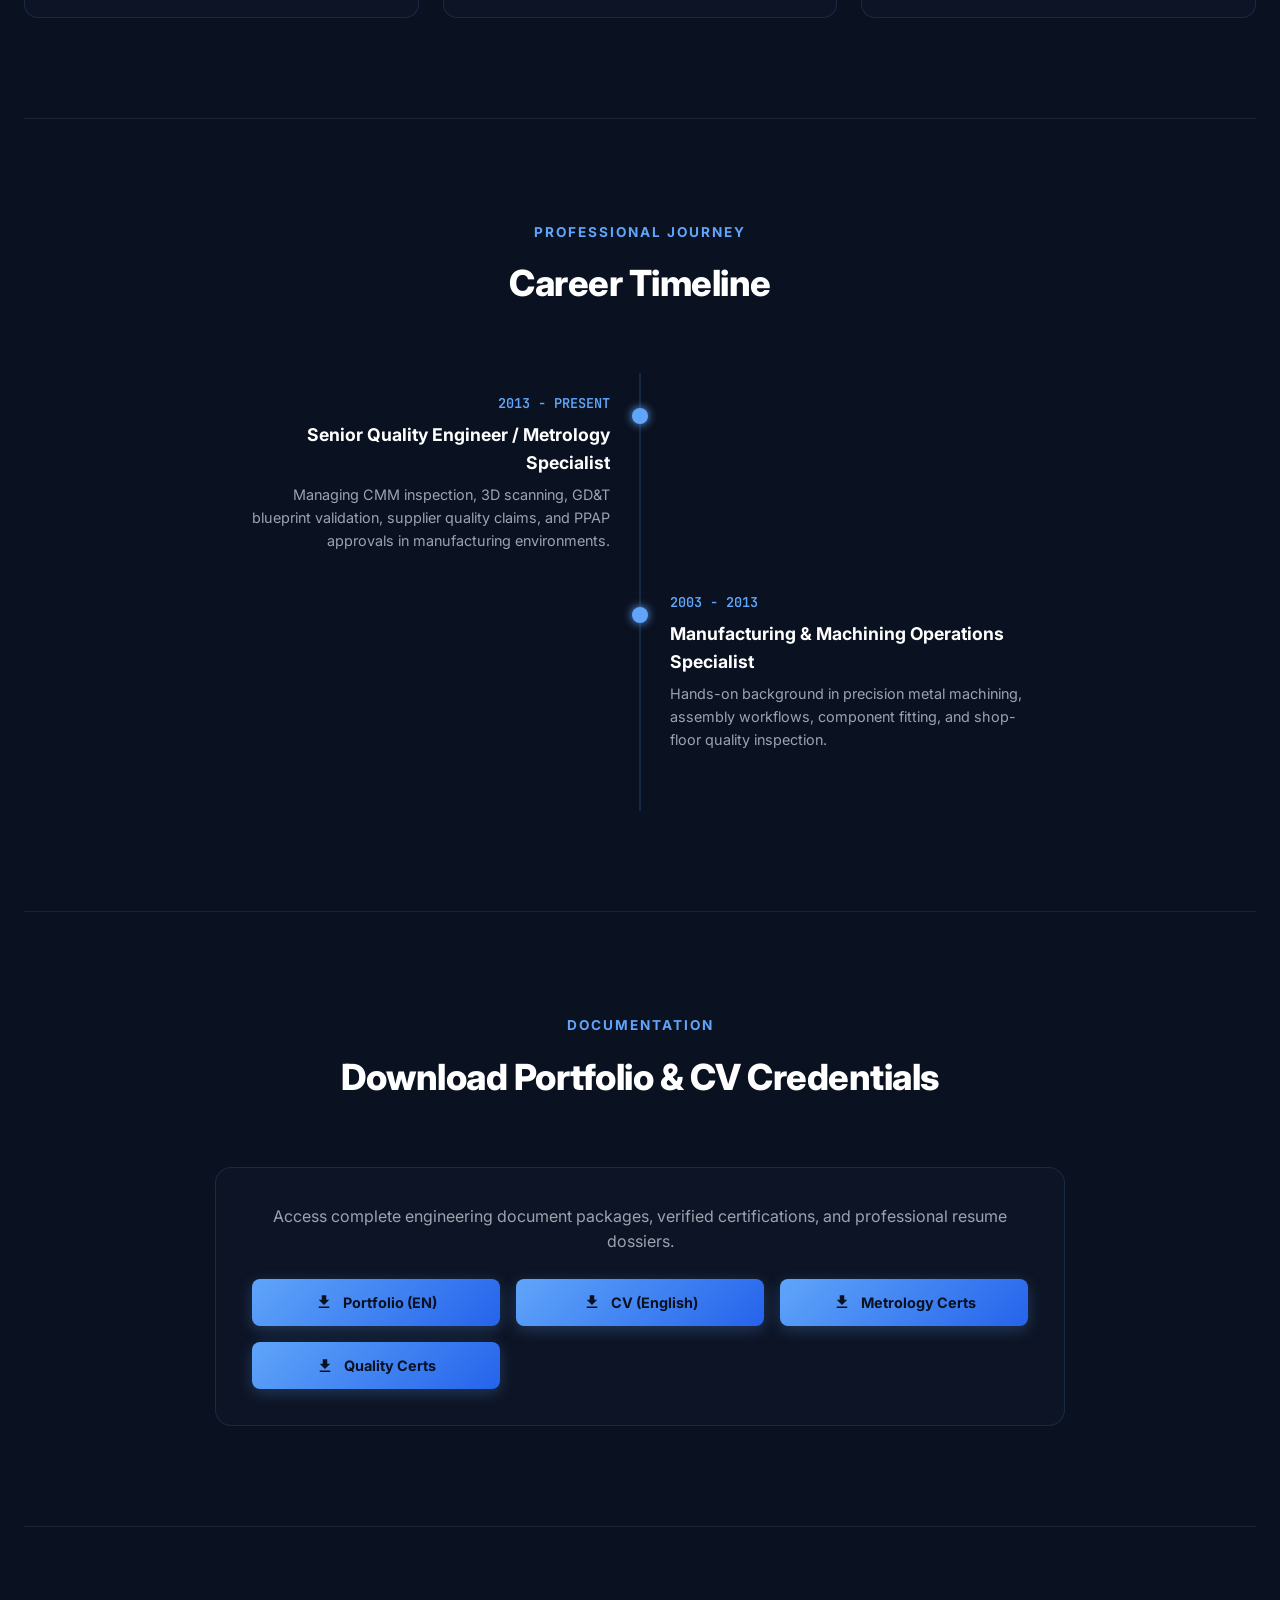
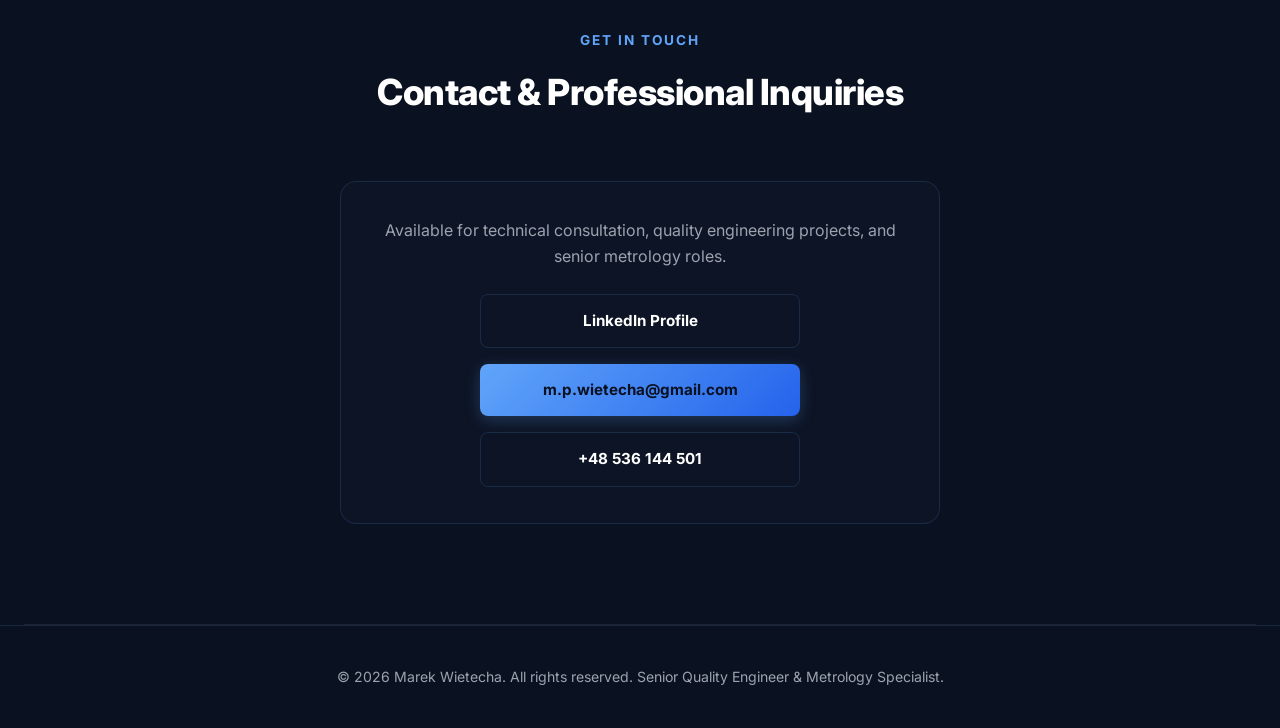
==== commit dbd3bffc: "Update en.html" ====
--- a/en.html
+++ b/en.html
@@ -3,305 +3,1031 @@
 <head>
     <meta charset="UTF-8">
     <meta name="viewport" content="width=device-width, initial-scale=1.0">
-    <title>Marek Wietecha | Quality Control & Metrology Specialist</title>
+    <meta name="description" content="Marek Wietecha - Senior Quality Engineer & Industrial Metrology Specialist with over 13 years in QA/QC & CMM inspection, GD&T, and AIAG Core Tools.">
+    <meta name="keywords" content="Quality Engineer, Metrology Specialist, CMM Inspection, GD&T, PolyWorks, PC-DMIS, AIAG Core Tools, PPAP, FMEA, Automotive Quality, IATF 16949">
+    <meta name="author" content="Marek Wietecha">
+    <meta name="robots" content="index, follow">
+    <link rel="canonical" href="https://marekwietecha.com/en.html">
+
+    <!-- Open Graph / Facebook -->
+    <meta property="og:type" content="website">
+    <meta property="og:url" content="https://marekwietecha.com/en.html">
+    <meta property="og:title" content="Marek Wietecha | Senior Quality Engineer & Metrology Specialist">
+    <meta property="og:description" content="Premium engineering portfolio of Marek Wietecha. Expert in CMM Inspection, 3D Metrology, GD&T, and Automotive Quality Systems.">
+    <meta property="og:image" content="images/profile.png">
+
+    <!-- Twitter -->
+    <meta property="twitter:card" content="summary_large_image">
+    <meta property="twitter:url" content="https://marekwietecha.com/en.html">
+    <meta property="twitter:title" content="Marek Wietecha | Senior Quality Engineer & Metrology Specialist">
+    <meta property="twitter:description" content="Premium engineering portfolio of Marek Wietecha. Expert in CMM Inspection, 3D Metrology, GD&T, and Automotive Quality Systems.">
+    <meta property="twitter:image" content="images/profile.png">
+
+    <title>Marek Wietecha | Senior Quality Engineer & Metrology Specialist</title>
+
+    <!-- Preconnect & Fonts -->
+    <link rel="preconnect" href="https://fonts.googleapis.com">
+    <link rel="preconnect" href="https://fonts.gstatic.com" crossorigin>
+    <link href="https://fonts.googleapis.com/css2?family=Inter:wght@300;400;500;600;700;800&family=JetBrains+Mono:wght@400;500;600&display=swap" rel="stylesheet">
     <link rel="stylesheet" href="css/style.css">
+
+    <!-- Schema.org JSON-LD Structured Data -->
+    <script type="application/ld+json">
+    {
+      "@context": "https://schema.org",
+      "@type": "Person",
+      "name": "Marek Wietecha",
+      "jobTitle": "Senior Quality Engineer & Metrology Specialist",
+      "url": "https://marekwietecha.com",
+      "sameAs": [
+        "https://www.linkedin.com/in/marek-wietecha"
+      ],
+      "knowsAbout": [
+        "Quality Engineering",
+        "Metrology",
+        "CMM Inspection",
+        "GD&T / ISO GPS",
+        "AIAG Core Tools",
+        "PolyWorks",
+        "PC-DMIS",
+        "Geomagic Control X",
+        "IATF 16949",
+        "ISO 9001"
+      ],
+      "alumniOf": "Czestochowa University of Technology",
+      "email": "mailto:m.p.wietecha@gmail.com",
+      "telephone": "+48536144501"
+    }
+    </script>
+
     <style>
-        .lang-switch { display: flex; gap: 10px; margin-left: 20px; align-items: center; }
-        .lang-btn { background: rgba(255, 255, 255, 0.1); border: 1px solid rgba(255, 255, 255, 0.2); color: #fff; padding: 4px 8px; border-radius: 4px; text-decoration: none; font-size: 12px; font-weight: bold; transition: all 0.3s ease; }
-        .lang-btn:hover, .lang-btn.active { background: #60a5fa; border-color: #60a5fa; color: #0a1120; }
-        .tech-category-title { color: #60a5fa; font-size: 1.4rem; margin: 2rem 0 1rem 0; font-weight: 600; border-left: 3px solid #60a5fa; padding-left: 10px; }
-        
-        .card-icon-container { display: flex; align-items: center; justify-content: center; width: 56px; height: 56px; background: rgba(96, 165, 250, 0.08); border: 1px solid rgba(96, 165, 250, 0.25); border-radius: 10px; margin-bottom: 16px; color: #60a5fa; transition: all 0.3s ease; }
-        .card:hover .card-icon-container { background: #60a5fa; color: #0a1120; transform: translateY(-3px); box-shadow: 0 4px 12px rgba(96, 165, 250, 0.3); }
-        .card-icon-container svg { stroke: currentcolor; }
-        
-        .btn-sm { display: inline-flex; align-items: center; gap: 6px; padding: 6px 12px; font-size: 0.8rem; background: rgba(96, 165, 250, 0.1); border: 1px solid rgba(96, 165, 250, 0.3); color: #60a5fa; border-radius: 4px; text-decoration: none; margin-top: 10px; font-weight: 500; transition: all 0.2s ease; }
-        .btn-sm:hover { background: #60a5fa; color: #0a1120; }
-        .btn-sm svg { fill: currentcolor; }
-
-        .download-grid { display: grid; grid-template-columns: repeat(auto-fit, minmax(220px, 1fr)); gap: 15px; margin-top: 25px; }
-        .download-grid .btn { display: flex; align-items: center; justify-content: center; text-align: center; padding: 12px 15px; font-size: 0.9rem; }
+        :root {
+            --bg-dark: #0a1120;
+            --bg-card: rgba(16, 24, 40, 0.65);
+            --bg-glass: rgba(255, 255, 255, 0.03);
+            --border-glass: rgba(96, 165, 250, 0.15);
+            --border-hover: rgba(96, 165, 250, 0.4);
+            --accent-blue: #60a5fa;
+            --accent-blue-hover: #3b82f6;
+            --accent-glow: rgba(96, 165, 250, 0.25);
+            --text-main: #f3f4f6;
+            --text-muted: #9ca3af;
+            --font-main: 'Inter', system-ui, -apple-system, sans-serif;
+            --font-code: 'JetBrains Mono', monospace;
+        }
+
+        /* Reset & Base Enhancements */
+        * { box-sizing: border-box; margin: 0; padding: 0; }
+        html { scroll-behavior: smooth; }
+        body {
+            background-color: var(--bg-dark);
+            color: var(--text-main);
+            font-family: var(--font-main);
+            line-height: 1.6;
+            overflow-x: hidden;
+            -webkit-font-smoothing: antialiased;
+        }
+
+        /* Subtle Dynamic Mouse Glow Canvas Overlay */
+        #bg-canvas {
+            position: fixed;
+            top: 0;
+            left: 0;
+            width: 100vw;
+            height: 100vh;
+            pointer-events: none;
+            z-index: 0;
+            opacity: 0.6;
+        }
+
+        /* Scannable Container */
+        .container {
+            width: 100%;
+            max-width: 1280px;
+            margin: 0 auto;
+            padding: 0 24px;
+            position: relative;
+            z-index: 1;
+        }
+
+        /* Navigation Bar */
+        .nav {
+            position: fixed;
+            top: 0;
+            left: 0;
+            width: 100%;
+            z-index: 1000;
+            background: rgba(10, 17, 32, 0.85);
+            backdrop-filter: blur(16px);
+            border-bottom: 1px solid var(--border-glass);
+            transition: all 0.3s ease;
+        }
+        .nav-container {
+            display: flex;
+            align-items: center;
+            justify-content: space-between;
+            height: 72px;
+        }
+        .logo-custom {
+            display: flex;
+            align-items: center;
+            gap: 12px;
+            text-decoration: none;
+        }
+        .logo-badge {
+            width: 42px;
+            height: 42px;
+            background: linear-gradient(135deg, var(--accent-blue), #1e40af);
+            color: #0a1120;
+            font-weight: 800;
+            font-size: 1.1rem;
+            border-radius: 8px;
+            display: flex;
+            align-items: center;
+            justify-content: center;
+            box-shadow: 0 0 15px var(--accent-glow);
+        }
+        .logo-title {
+            color: #fff;
+            font-size: 1rem;
+            font-weight: 700;
+            letter-spacing: -0.5px;
+        }
+        .logo-subtitle {
+            color: var(--accent-blue);
+            font-size: 0.72rem;
+            font-weight: 500;
+            text-transform: uppercase;
+            letter-spacing: 1px;
+            display: block;
+        }
+
+        .links {
+            display: flex;
+            align-items: center;
+            gap: 28px;
+        }
+        .links a {
+            color: var(--text-muted);
+            text-decoration: none;
+            font-size: 0.9rem;
+            font-weight: 500;
+            transition: color 0.2s ease;
+            position: relative;
+        }
+        .links a:hover, .links a.active {
+            color: var(--accent-blue);
+        }
+        .links a::after {
+            content: '';
+            position: absolute;
+            bottom: -6px;
+            left: 0;
+            width: 0%;
+            height: 2px;
+            background: var(--accent-blue);
+            transition: width 0.3s ease;
+        }
+        .links a:hover::after { width: 100%; }
+
+        .lang-switch { display: flex; gap: 8px; margin-left: 20px; align-items: center; }
+        .lang-btn {
+            background: rgba(255, 255, 255, 0.05);
+            border: 1px solid var(--border-glass);
+            color: var(--text-muted);
+            padding: 5px 10px;
+            border-radius: 6px;
+            text-decoration: none;
+            font-size: 0.75rem;
+            font-weight: 700;
+            transition: all 0.3s ease;
+        }
+        .lang-btn:hover, .lang-btn.active {
+            background: var(--accent-blue);
+            border-color: var(--accent-blue);
+            color: #0a1120;
+            box-shadow: 0 0 10px var(--accent-glow);
+        }
+
+        /* Section Styling */
+        section { padding: 100px 0; }
+        .section-header {
+            text-align: center;
+            max-width: 750px;
+            margin: 0 auto 60px auto;
+        }
+        .section-subtitle {
+            color: var(--accent-blue);
+            font-size: 0.85rem;
+            font-weight: 700;
+            text-transform: uppercase;
+            letter-spacing: 2px;
+            margin-bottom: 12px;
+            display: inline-block;
+        }
+        .section-header h2 {
+            font-size: 2.25rem;
+            font-weight: 800;
+            color: #ffffff;
+            letter-spacing: -0.5px;
+        }
+
+        /* Glassmorphism Cards */
+        .glass {
+            background: var(--bg-card);
+            backdrop-filter: blur(12px);
+            border: 1px solid var(--border-glass);
+            border-radius: 16px;
+            padding: 36px;
+            transition: all 0.3s cubic-bezier(0.4, 0, 0.2, 1);
+        }
+        .glass:hover {
+            border-color: var(--border-hover);
+            box-shadow: 0 12px 30px rgba(0, 0, 0, 0.35), 0 0 20px var(--accent-glow);
+            transform: translateY(-4px);
+        }
+
+        /* Buttons */
+        .btn {
+            display: inline-flex;
+            align-items: center;
+            justify-content: center;
+            gap: 10px;
+            background: linear-gradient(135deg, var(--accent-blue), #2563eb);
+            color: #0a1120;
+            font-weight: 700;
+            padding: 14px 28px;
+            border-radius: 8px;
+            text-decoration: none;
+            transition: all 0.3s ease;
+            box-shadow: 0 4px 15px var(--accent-glow);
+            border: none;
+            cursor: pointer;
+            font-size: 0.95rem;
+        }
+        .btn:hover {
+            transform: translateY(-2px);
+            box-shadow: 0 6px 20px rgba(96, 165, 250, 0.4);
+            background: linear-gradient(135deg, #93c5fd, #3b82f6);
+        }
+        .btn.ghost {
+            background: transparent;
+            border: 1px solid var(--border-glass);
+            color: #fff;
+            box-shadow: none;
+        }
+        .btn.ghost:hover {
+            background: rgba(96, 165, 250, 0.1);
+            border-color: var(--accent-blue);
+            color: var(--accent-blue);
+        }
+
+        /* REDESIGNED HERO SECTION */
+        .hero {
+            min-height: 100vh;
+            display: flex;
+            align-items: center;
+            position: relative;
+            padding-top: 120px;
+            padding-bottom: 60px;
+            background: radial-gradient(circle at 70% 30%, rgba(30, 58, 138, 0.25) 0%, rgba(10, 17, 32, 1) 70%);
+            overflow: hidden;
+        }
+        .hero-container {
+            display: grid;
+            grid-template-columns: 1.2fr 0.8fr;
+            gap: 60px;
+            align-items: center;
+        }
+        .tag {
+            display: inline-flex;
+            align-items: center;
+            gap: 8px;
+            background: rgba(96, 165, 250, 0.08);
+            border: 1px solid rgba(96, 165, 250, 0.25);
+            color: var(--accent-blue);
+            font-size: 0.78rem;
+            font-weight: 700;
+            letter-spacing: 1.5px;
+            text-transform: uppercase;
+            padding: 6px 14px;
+            border-radius: 20px;
+            margin-bottom: 24px;
+        }
+        .hero-text-block h1 {
+            font-size: 3.5rem;
+            font-weight: 800;
+            line-height: 1.1;
+            color: #fff;
+            margin-bottom: 12px;
+            letter-spacing: -1px;
+        }
+        .hero-text-block h2 {
+            font-size: 1.5rem;
+            font-weight: 600;
+            color: var(--accent-blue);
+            margin-bottom: 20px;
+            letter-spacing: -0.3px;
+        }
+        .hero-sub {
+            font-size: 1.1rem;
+            color: var(--text-muted);
+            margin-bottom: 36px;
+            max-width: 620px;
+            line-height: 1.7;
+        }
+        .buttons { display: flex; gap: 16px; flex-wrap: wrap; }
+
+        .profile-block {
+            position: relative;
+            display: flex;
+            justify-content: center;
+        }
+        .profile-photo-wrapper {
+            position: relative;
+            width: 320px;
+            height: 380px;
+            border-radius: 20px;
+            padding: 10px;
+            background: linear-gradient(135deg, rgba(96, 165, 250, 0.3), rgba(255, 255, 255, 0.02));
+            box-shadow: 0 20px 50px rgba(0, 0, 0, 0.5);
+        }
+        .profile-photo-new {
+            width: 100%;
+            height: 100%;
+            border-radius: 14px;
+            overflow: hidden;
+            position: relative;
+        }
+        .profile-photo-new img {
+            width: 100%;
+            height: 100%;
+            object-fit: cover;
+            filter: grayscale(15%) contrast(105%);
+            transition: transform 0.5s ease;
+        }
+        .profile-photo-wrapper:hover img {
+            transform: scale(1.03);
+            filter: grayscale(0%);
+        }
+
+        /* STATS COUNTER SECTION */
+        .stats-section {
+            padding: 40px 0 80px 0;
+            border-bottom: 1px solid var(--border-glass);
+        }
+        .stats-grid {
+            display: grid;
+            grid-template-columns: repeat(4, 1fr);
+            gap: 24px;
+        }
+        .stat-card {
+            background: var(--bg-card);
+            border: 1px solid var(--border-glass);
+            border-radius: 14px;
+            padding: 28px;
+            text-align: center;
+            transition: transform 0.3s ease;
+        }
+        .stat-card:hover {
+            transform: translateY(-5px);
+            border-color: var(--accent-blue);
+        }
+        .stat-number {
+            font-size: 2.75rem;
+            font-weight: 800;
+            color: var(--accent-blue);
+            font-family: var(--font-code);
+            margin-bottom: 6px;
+        }
+        .stat-label {
+            font-size: 0.88rem;
+            color: var(--text-muted);
+            text-transform: uppercase;
+            letter-spacing: 1px;
+            font-weight: 600;
+        }
+
+        /* ABOUT SECTION ENHANCEMENT */
+        .about-grid {
+            display: grid;
+            grid-template-columns: 1fr 1fr;
+            gap: 40px;
+            align-items: center;
+        }
+
+        /* GRID & CARDS */
+        .grid {
+            display: grid;
+            grid-template-columns: repeat(auto-fit, minmax(320px, 1fr));
+            gap: 24px;
+        }
+        .card {
+            background: var(--bg-card);
+            border: 1px solid var(--border-glass);
+            border-radius: 14px;
+            padding: 30px;
+            transition: all 0.3s ease;
+            position: relative;
+            overflow: hidden;
+        }
+        .card:hover {
+            border-color: var(--border-hover);
+            transform: translateY(-4px);
+            box-shadow: 0 10px 25px rgba(0,0,0,0.3);
+        }
+        .card h3 {
+            font-size: 1.25rem;
+            color: #fff;
+            margin-bottom: 12px;
+            font-weight: 700;
+        }
+        .card p {
+            color: var(--text-muted);
+            font-size: 0.92rem;
+            line-height: 1.6;
+        }
+
+        .card-icon-container {
+            display: flex;
+            align-items: center;
+            justify-content: center;
+            width: 52px;
+            height: 52px;
+            background: rgba(96, 165, 250, 0.08);
+            border: 1px solid rgba(96, 165, 250, 0.2);
+            border-radius: 10px;
+            margin-bottom: 20px;
+            color: var(--accent-blue);
+            transition: all 0.3s ease;
+        }
+        .card:hover .card-icon-container {
+            background: var(--accent-blue);
+            color: #0a1120;
+            box-shadow: 0 0 15px var(--accent-glow);
+        }
+
+        .tech-category-title {
+            color: var(--accent-blue);
+            font-size: 1.25rem;
+            margin: 40px 0 20px 0;
+            font-weight: 700;
+            border-left: 3px solid var(--accent-blue);
+            padding-left: 12px;
+        }
+
+        /* CERTIFICATES FILTER & SEARCH */
+        .filter-container {
+            display: flex;
+            flex-direction: column;
+            gap: 20px;
+            margin-bottom: 40px;
+            align-items: center;
+        }
+        .search-input {
+            width: 100%;
+            max-width: 450px;
+            padding: 12px 20px;
+            background: rgba(255, 255, 255, 0.04);
+            border: 1px solid var(--border-glass);
+            border-radius: 8px;
+            color: #fff;
+            font-size: 0.95rem;
+            outline: none;
+            transition: border-color 0.3s ease;
+        }
+        .search-input:focus { border-color: var(--accent-blue); }
+
+        .filter-buttons {
+            display: flex;
+            flex-wrap: wrap;
+            gap: 10px;
+            justify-content: center;
+        }
+        .filter-btn {
+            background: rgba(255, 255, 255, 0.04);
+            border: 1px solid var(--border-glass);
+            color: var(--text-muted);
+            padding: 8px 16px;
+            border-radius: 20px;
+            cursor: pointer;
+            font-size: 0.82rem;
+            font-weight: 600;
+            transition: all 0.25s ease;
+        }
+        .filter-btn:hover, .filter-btn.active {
+            background: var(--accent-blue);
+            color: #0a1120;
+            border-color: var(--accent-blue);
+        }
+
+        /* TIMELINE COMPONENT */
+        .timeline {
+            position: relative;
+            max-width: 850px;
+            margin: 0 auto;
+            padding: 20px 0;
+        }
+        .timeline::before {
+            content: '';
+            position: absolute;
+            top: 0;
+            bottom: 0;
+            left: 50%;
+            width: 2px;
+            background: var(--border-glass);
+            transform: translateX(-50%);
+        }
+        .timeline-item {
+            position: relative;
+            margin-bottom: 40px;
+            width: 50%;
+            padding: 0 30px;
+        }
+        .timeline-item:nth-child(odd) { left: 0; text-align: right; }
+        .timeline-item:nth-child(even) { left: 50%; text-align: left; }
+        .timeline-dot {
+            position: absolute;
+            top: 15px;
+            width: 16px;
+            height: 16px;
+            border-radius: 50%;
+            background: var(--accent-blue);
+            box-shadow: 0 0 10px var(--accent-blue);
+        }
+        .timeline-item:nth-child(odd) .timeline-dot { right: -8px; }
+        .timeline-item:nth-child(even) .timeline-dot { left: -8px; }
+        .timeline-date {
+            font-family: var(--font-code);
+            font-size: 0.85rem;
+            color: var(--accent-blue);
+            font-weight: 600;
+            margin-bottom: 6px;
+        }
+
+        /* DOWNLOAD GRID */
+        .download-grid {
+            display: grid;
+            grid-template-columns: repeat(auto-fit, minmax(220px, 1fr));
+            gap: 16px;
+            margin-top: 24px;
+        }
+
+        /* FOOTER */
+        footer {
+            border-top: 1px solid var(--border-glass);
+            padding: 40px 0;
+            text-align: center;
+            color: var(--text-muted);
+            font-size: 0.88rem;
+        }
+
+        /* RESPONSIVE DESIGN */
+        @media (max-width: 992px) {
+            .hero-container { grid-template-columns: 1fr; text-align: center; gap: 40px; }
+            .hero-text-block h1 { font-size: 2.75rem; }
+            .buttons { justify-content: center; }
+            .stats-grid { grid-template-columns: repeat(2, 1fr); }
+            .about-grid { grid-template-columns: 1fr; }
+            .links { display: none; } /* Mobile Menu Placeholder */
+            .timeline::before { left: 20px; }
+            .timeline-item { width: 100%; padding-left: 50px; padding-right: 0; text-align: left !important; }
+            .timeline-item:nth-child(odd) { left: 0; }
+            .timeline-item:nth-child(even) { left: 0; }
+            .timeline-item:nth-child(odd) .timeline-dot, .timeline-item:nth-child(even) .timeline-dot { left: 12px; }
+        }
+        @media (max-width: 576px) {
+            .stats-grid { grid-template-columns: 1fr; }
+            .hero-text-block h1 { font-size: 2.2rem; }
+            .section-header h2 { font-size: 1.75rem; }
+        }
     </style>
 </head>
 <body>
 
-    <nav class="nav">
+    <!-- Dynamic Interactive Background Overlay -->
+    <canvas id="bg-canvas"></canvas>
+
+    <!-- Navigation Bar -->
+    <nav class="nav" aria-label="Main Navigation">
         <div class="container nav-container">
-            <div class="logo-custom">
-                <span class="logo-text">MW</span>
-            </div>
-            <div class="links" style="margin-left: auto;">
-                <a href="#about">About Me</a>
-                <a href="#skills">Machinery & Soft</a>
+            <a href="en.html" class="logo-custom" aria-label="Marek Wietecha Portfolio Home">
+                <div class="logo-badge">MW</div>
+                <div>
+                    <span class="logo-title">Marek Wietecha</span>
+                    <span class="logo-subtitle">Quality & Metrology</span>
+                </div>
+            </a>
+            <div class="links">
+                <a href="#about">About</a>
+                <a href="#stats">Overview</a>
+                <a href="#skills">Competencies</a>
+                <a href="#software">Software</a>
                 <a href="#certificates">Certificates</a>
                 <a href="#projects">Projects</a>
-                <a href="#download">Download</a>
+                <a href="#timeline">Career</a>
+                <a href="#download">Downloads</a>
                 <a href="#contact">Contact</a>
             </div>
             <div class="lang-switch">
-                <a href="./" class="lang-btn">PL</a>
-                <a href="en.html" class="lang-btn active">EN</a>
+                <a href="./" class="lang-btn" aria-label="Switch to Polish version">PL</a>
+                <a href="en.html" class="lang-btn active" aria-label="English version active">EN</a>
             </div>
         </div>
     </nav>
 
-    <header class="hero" style="background: #0a1120 url('images/hero-bg.png') no-repeat center center; background-size: contain;">
+    <!-- Hero Section -->
+    <header class="hero" id="hero">
         <div class="container hero-container">
             <div class="hero-text-block">
-                <p class="tag">QUALITY | METROLOGY | AUTOMOTIVE & MACHINING</p>
+                <div class="tag">
+                    <svg width="14" height="14" viewBox="0 0 24 24" fill="none" stroke="currentColor" stroke-width="2.5"><path d="M12 22s8-4 8-10V5l-8-3-8 3v7c0 6 8 10 8 10z"/></svg>
+                    AUTOMOTIVE & INDUSTRIAL METROLOGY EXCELLENCE
+                </div>
                 <h1>Marek Wietecha</h1>
-                <h2>Quality Control & Metrology Specialist</h2>
-                <p class="hero-sub">Over 20 years in the manufacturing industry | 13+ years in QA/QC & Metrology</p>
+                <h2>Senior Quality Engineer | Metrology & CMM Specialist</h2>
+                <p class="hero-sub">
+                    Helping tier-1 automotive and machinery manufacturers drive continuous improvement through precision coordinate metrology, advanced GD&T / ISO GPS analysis, SPC, and AIAG Core Tools implementation.
+                </p>
                 <div class="buttons">
-                    <a class="btn" href="#projects">View Projects</a>
-                    <a class="btn ghost" href="#contact">Contact</a>
+                    <a class="btn" href="#projects">
+                        <span>View Portfolio</span>
+                        <svg width="18" height="18" viewBox="0 0 24 24" fill="none" stroke="currentColor" stroke-width="2"><path d="M5 12h14M12 5l7 7-7 7"/></svg>
+                    </a>
+                    <a class="btn ghost" href="#download">
+                        <span>Download CV</span>
+                        <svg width="18" height="18" viewBox="0 0 24 24" fill="none" stroke="currentColor" stroke-width="2"><path d="M21 15v4a2 2 0 01-2 2H5a2 2 0 01-2-2v-4M7 10l5 5 5-5M12 15V3"/></svg>
+                    </a>
                 </div>
             </div>
             <div class="profile-block">
-                <div class="profile-photo-new">
-                    <img src="images/profile.png" alt="Marek Wietecha">
+                <div class="profile-photo-wrapper">
+                    <div class="profile-photo-new">
+                        <img src="images/profile.png" alt="Marek Wietecha - Senior Quality Engineer & Metrology Specialist" loading="eager">
+                    </div>
                 </div>
             </div>
         </div>
     </header>
 
     <main class="container">
+
+        <!-- Animated Statistics Counter Section -->
+        <section id="stats" class="stats-section">
+            <div class="stats-grid">
+                <div class="stat-card">
+                    <div class="stat-number" data-target="13">0</div>
+                    <div class="stat-label">Years in QA/QC & Metrology</div>
+                </div>
+                <div class="stat-card">
+                    <div class="stat-number" data-target="20">0</div>
+                    <div class="stat-label">Years Industrial Experience</div>
+                </div>
+                <div class="stat-card">
+                    <div class="stat-number" data-target="50">0</div>
+                    <div class="stat-label">Certificates & Credentials</div>
+                </div>
+                <div class="stat-card">
+                    <div class="stat-number" data-target="1000">0</div>
+                    <div class="stat-label">Dimensional Layouts Executed</div>
+                </div>
+            </div>
+        </section>
+
+        <!-- About Section -->
         <section id="about">
-            <h2>About Me</h2>
-            <div class="glass">
-                <p>I am an experienced Quality Control Inspector and Metrologist with over 13 years of hands-on experience in Quality Assurance and Quality Control (QA/QC), and more than 20 years in the manufacturing and machinery industry. I specialize in incoming inspection of steel, aluminum, and cast components, 2D/3D technical documentation analysis, and high-precision dimensional inspection for the automotive and machinery sectors.</p>
-
-                <p style="margin-top: 15px;">In my daily operations, I combine practical machining and assembly knowledge with advanced measurement technologies – ranging from operating Coordinate Measuring Machines (CMM), 3D scanners, portable arms, height gauges, and profilometers, to advanced Geometric Dimensioning and Tolerancing (GD&T / ISO GPS) analysis and PPAP documentation preparation. I have extensive experience in non-conformity analysis, supplier complaint management (8D, 5Why), and supporting production and engineering departments in resolving complex quality issues.</p>
-
-                <p style="margin-top: 15px;">Throughout my career, I have participated in process audits, production line optimization, Lean Manufacturing implementation, and technical project coordination in close collaboration with clients and suppliers. I am fully proficient in enterprise systems such as <strong>SAP, SAP QM, Baan, Impuls, Siemens Teamcenter</strong>, and advanced MS Excel dynamic reporting. My technical stack includes metrology software such as <strong>Geomagic Control X, PolyWorks, HX HyperScan</strong>, and <strong>PC-DMIS</strong>.</p>
-
-                <p style="margin-top: 15px;">I hold professional credentials from <strong>Hexagon Metrology, ISO 9001 / TS 16949 (TÜV NORD Auditor)</strong>, as well as practical competencies in <strong>AIAG Core Tools (PPAP, FMEA, SPC, MSA)</strong> and Lean Six Sigma. My professional approach is driven by analytical rigor, fact-based decision-making, and seamless cross-functional communication between Quality, Engineering, Production, and Logistics teams.</p>
+            <div class="section-header">
+                <span class="section-subtitle">Professional Background</span>
+                <h2>Engineering Precision & Quality Systems</h2>
+            </div>
+            <div class="about-grid">
+                <div class="glass">
+                    <h3>Executive Summary</h3>
+                    <p style="margin-top: 12px;">I am a Senior Quality Engineer and Industrial Metrologist specializing in high-precision measurement, supplier quality assurance, and quality system management for demanding automotive and machinery industries.</p>
+                    <p style="margin-top: 12px;">My expertise spans from shop-floor CMM programming and 3D optical scanning to complex GD&T blueprint validation and root-cause non-conformity investigations using 8D, 5Why, and Ishikawa methods.</p>
+                </div>
+                <div class="glass">
+                    <h3>Core Philosophy</h3>
+                    <p style="margin-top: 12px;">Quality engineering is not merely about identifying non-conformities; it is about building reliable, repeatable processes that prevent defects at the source.</p>
+                    <p style="margin-top: 12px;">By combining metrological rigor with data analytics (SPC, MSA) and ERP integrations (SAP QM, Siemens Teamcenter), I ensure seamless cross-functional execution between Engineering, Production, and Suppliers.</p>
+                </div>
             </div>
         </section>
 
+        <!-- Machinery & Digital Competencies -->
         <section id="skills">
-            <h2>Machinery Park & Digital Competencies</h2>
-            
-            <div class="tech-category-title">Measurement Equipment & Hardware</div>
+            <div class="section-header">
+                <span class="section-subtitle">Technical Competencies</span>
+                <h2>Machinery Park & Industrial Metrology</h2>
+            </div>
+
+            <div class="tech-category-title">Measurement Hardware & Hardware Systems</div>
             <div class="grid">
                 <div class="card">
                     <div class="card-icon-container">
-                        <svg width="28" height="28" viewBox="0 0 24 24" fill="none" stroke-width="1.8" stroke-linecap="round" stroke-linejoin="round">
-                            <path d="M4 20h16"/>
-                            <path d="M6 20V6a2 2 0 0 1 2-2h8a2 2 0 0 1 2 2v14"/>
-                            <path d="M9 7h6"/>
-                            <path d="M12 7v7"/>
-                            <circle cx="12" cy="15" r="1" fill="currentColor"/>
-                            <path d="M8 20v-3h8v3"/>
-                        </svg>
+                        <svg width="26" height="26" viewBox="0 0 24 24" fill="none" stroke="currentColor" stroke-width="2"><path d="M4 20h16M6 20V6a2 2 0 012-2h8a2 2 0 012 2v14M9 7h6M12 7v7"/><circle cx="12" cy="15" r="1"/></svg>
                     </div>
                     <h3>Coordinate Measuring Machines (CMM)</h3>
-                    <p>High-precision <strong>DEA (Hexagon) CMM</strong>. Dimensional verification, geometric analysis, and dimensional layouts of technical components and shop-floor fixtures.</p>
+                    <p>High-precision <strong>DEA (Hexagon) CMMs</strong>. Dimensional verification, geometric analysis, and automated inspection routines for complex machined castings and fabrications.</p>
                 </div>
                 <div class="card">
                     <div class="card-icon-container">
-                        <svg width="28" height="28" viewBox="0 0 24 24" fill="none" stroke-width="1.8" stroke-linecap="round" stroke-linejoin="round">
-                            <path d="M4 20h16"/>
-                            <rect x="9" y="17" width="6" height="3" rx="1"/>
-                            <path d="M12 17l-3-5 5-4"/>
-                            <circle cx="9" cy="12" r="1.5"/>
-                            <circle cx="14" cy="8" r="1.5"/>
-                            <path d="M14 8l3-3"/>
-                            <path d="M16 4l2 2-4 4"/>
-                        </svg>
+                        <svg width="26" height="26" viewBox="0 0 24 24" fill="none" stroke="currentColor" stroke-width="2"><path d="M4 20h16M12 17l-3-5 5-4"/><circle cx="9" cy="12" r="1.5"/><circle cx="14" cy="8" r="1.5"/></svg>
                     </div>
-                    <h3>Articulated Arms & 3D Scanners</h3>
-                    <p>Portable 7-axis <strong>Hexagon Absolute Arm</strong> and <strong>Smart Solutions (ZG-Track)</strong> optical 3D scanning system engineered for heavy welded structures and raw components.</p>
+                    <h3>3D Scanners & Articulated Arms</h3>
+                    <p>7-axis <strong>Hexagon Absolute Arm</strong> and <strong>Smart Solutions (ZG-Track)</strong> optical 3D scanners engineered for large welded structures and complex 3D surface comparisons.</p>
                 </div>
                 <div class="card">
                     <div class="card-icon-container">
-                        <svg width="28" height="28" viewBox="0 0 24 24" fill="none" stroke-width="1.8" stroke-linecap="round" stroke-linejoin="round">
-                            <path d="M2 18h20"/>
-                            <path d="M4 18l3-4 3 2 4-6 3 3 3-5"/>
-                            <path d="M12 3v7"/>
-                            <circle cx="12" cy="11" r="1" fill="currentColor"/>
-                        </svg>
+                        <svg width="26" height="26" viewBox="0 0 24 24" fill="none" stroke="currentColor" stroke-width="2"><path d="M2 18h20M4 18l3-4 3 2 4-6 3 3 3-5M12 3v7"/></svg>
                     </div>
-                    <h3>Form, Surface & Coating Inspection</h3>
-                    <p>Surface roughness and profile analysis via <strong>Taylor Hobson Form Talysurf</strong> and <strong>TESA Rugosurf 90G</strong>. Precision height inspection using <strong>TESA Micro-Hite 6</strong> and non-destructive <strong>ElektroPhysik</strong> coating thickness gauges.</p>
-                </div>
-            </div>
-
-            <div class="tech-category-title">Metrology Software & Enterprise Systems</div>
-            <div class="grid">
-                <div class="card spec-card">
-                    <div class="card-icon-container">
-                        <svg width="24" height="24" viewBox="0 0 24 24" fill="currentColor"><path d="M21.9 15.4c-.2-.7-.5-1.3-.9-1.9l.4-.4c.5-.5.5-1.3 0-1.8l-1.4-1.4c-.5-.5-1.3-.5-1.8 0l-.4.4c-.6-.4-1.2-.7-1.9-.9V9c0-.7-.6-1.3-1.3-1.3h-2c-.7 0-1.3.6-1.3 1.3v.4c-.7.2-1.3.5-1.9.9l-.4-.4c-.5-.5-1.3-.5-1.8 0L6 11.3c-.5.5-.5 1.3 0 1.8l.4.4c-.4.6-.7 1.2-.9 1.9H5c-.7 0-1.3.6-1.3 1.3v2c0 .7.6 1.3 1.3 1.3h.4c.2.7.5 1.3.9 1.9l-.4.4c-.5.5-.5 1.3 0 1.8l1.4 1.4c.5.5 1.3.5 1.8 0l.4-.4c.6.4 1.2.7 1.9.9v.4c0 .7.6 1.3 1.3 1.3h2c.7 0 1.3-.6 1.3-1.3v-.4c.7-.2 1.3-.5 1.9-.9l.4.4c.5.5 1.3.5 1.8 0l1.4-1.4c.5-.5.5-1.3 0-1.8l-.4-.4c.4-.6.7-1.2.9-1.9h.4c.7 0-1.3-.6-1.3-1.3v-2c0-.7-.6-1.3-1.3-1.3h-.4zM14 18c-2.2 0-4-1.8-4-4s1.8-4 4-4 4 1.8 4 4-1.8 4-4 4z"/></svg>
-                    </div>
-                    <h3>Metrology & 3D Data Processing</h3>
-                    <ul>
-                        <li><strong>PC-DMIS</strong> – CMM programming, creation and execution of inspection routines</li>
-                        <li><strong>PolyWorks</strong> – Universal 3D metrology and advanced dimensional analysis</li>
-                        <li><strong>Geomagic Control X</strong> – 3D inspection, CAD comparison, and color deviation maps</li>
-                        <li><strong>HX HyperScan</strong> – Point cloud acquisition, processing, and scanning alignment</li>
-                    </ul>
-                </div>
-                <div class="card spec-card">
-                    <div class="card-icon-container">
-                        <svg width="24" height="24" viewBox="0 0 24 24" fill="currentColor"><path d="M4 6H2v14c0 1.1.9 2 2 2h14v-2H4V6zm16-4H8c-1.1 0-2 .9-2 2v12c0 1.1.9 2 2 2h12c1.1 0 2-.9 2-2V4c0-1.1-.9-2-2-2zm0 14H8V4h12v12z"/></svg>
-                    </div>
-                    <h3>ERP & PLM Architecture</h3>
-                    <ul>
-                        <li><strong>SAP / SAP QM</strong> – Quality inspection lots, status verification, and supplier claims management</li>
-                        <li><strong>Siemens Teamcenter</strong> – Managing technical data and drawings within the corporate PLM structure</li>
-                        <li><strong>BAAN / Impuls</strong> – Operational support for production tracking and manufacturing workflows</li>
-                    </ul>
-                </div>
-                <div class="card spec-card">
-                    <div class="card-icon-container">
-                        <svg width="24" height="24" viewBox="0 0 24 24" fill="currentColor"><path d="M19 3H5c-1.1 0-2 .9-2 2v14c0 1.1.9 2 2 2h14c1.1 0 2-.9 2-2V5c0-1.1-.9-2-2-2zm-9 14H7v-7h3v7zm4 0h-3V7h3v10zm4 0h-3v-4h3v4z"/></svg>
-                    </div>
-                    <h3>Statistical Analysis & Productivity</h3>
-                    <ul>
-                        <li><strong>Minitab / Statistica</strong> – Process capability evaluation (Cp/Cpk) and extensive MSA studies</li>
-                        <li><strong>Advanced Microsoft Excel</strong> – Custom macros, automated quality reporting, and data consolidation</li>
-                        <li><strong>2D/3D CAD Support</strong> – Extensive hands-on experience working directly with 3D models and native drawings</li>
-                    </ul>
-                </div>
-            </div>
-
-            <div class="tech-category-title">Quality Standards & Blueprint Analysis</div>
+                    <h3>Surface, Profile & Coating Inspection</h3>
+                    <p>Roughness analysis with <strong>Taylor Hobson Form Talysurf</strong> and <strong>TESA Rugosurf 90G</strong>. Precision height measurement via <strong>TESA Micro-Hite 6</strong> and NDT coating gauges.</p>
+                </div>
+            </div>
+
+            <div class="tech-category-title">Quality Standards & Core Tools</div>
             <div class="grid">
                 <div class="card">
-                    <h3>GD&T / GPS Blueprint Interpretation</h3>
-                    <p>Flawless interpretation of complex blueprints under <strong>ISO GPS / ASME GD&T</strong> standards. Verification of position, profile, flatness, parallelism, and runout using sophisticated datum reference frames.</p>
+                    <h3>GD&T / ISO GPS Blueprint Analysis</h3>
+                    <p>Expert blueprint interpretation under <strong>ISO GPS / ASME Y14.5</strong>. Verification of position, profile, runout, and complex datum reference frames (DRF).</p>
                 </div>
                 <div class="card">
-                    <h3>Quality Systems & Core Tools</h3>
-                    <p>Operating fluidly within <strong>ISO 9001:2015</strong> and <strong>IATF 16949</strong> environments (TÜV NORD Certified Internal Auditor). Hands-on execution and integration of <strong>AIAG Core Tools</strong>: PPAP, FMEA, SPC, MSA.</p>
+                    <h3>AIAG Core Tools Execution</h3>
+                    <p>Hands-on integration of <strong>APQP, PPAP, FMEA, SPC, and MSA</strong> (Gauge R&R). TÜV NORD Certified Internal Auditor for ISO 9001 / IATF 16949 environments.</p>
                 </div>
             </div>
         </section>
 
-        <section id="certificates">
-            <h2>Certificates & Qualifications</h2>
-            <div class="grid">
-                <div class="card spec-card">
-                    <h3>Automotive & Quality Management</h3>
-                    <ul>
-                        <li>Hexagon Metrology Certificate – CMM Operation & Programming (PC-DMIS Level I & II)</li>
-                        <li>ISO 9001:2015 Internal Auditor – Quality Asia Certifications</li>
-                        <li>Internal Auditor for Process and Organization according to ISO 9001 / TS 16949 – TÜV Nord</li>
-                        <li>AIAG & VDA FMEA – Essentials for Transitioning</li>
-                        <li>AIAG APQP/PPAP, SPC, MSA, Control Plan</li>
-                        <li>Quality Management & Certification (UNIDO)</li>
-                        <li>Certified Six Sigma White Belt & Introduction to Six Sigma</li>
-                    </ul>
-                </div>
-                <div class="card spec-card">
-                    <h3>ERP Systems & Data Analysis</h3>
-                    <ul>
-                        <li>Applying SAP S/4HANA Quality Management (SAP)</li>
-                        <li>SAP Materials Planning, MRP Strategies & Production Planning (LinkedIn)</li>
-                        <li>Advanced Microsoft Excel (OPENMIND)</li>
-                        <li>Reporting and Data Aggregation in SQL Server</li>
-                        <li>Data Analysis Methods, Techniques & Tools (Czestochowa University of Technology)</li>
-                    </ul>
-                </div>
-                <div class="card spec-card">
-                    <h3>Management, AI & Technical Skills</h3>
-                    <ul>
-                        <li>Google Certificate – AI Applications in Business Growth (98% Exam Score)</li>
-                        <li>Innovation Management & Sustainable Supply Chain Management (UNIDO)</li>
-                        <li>Managerial Skills & Project Management (PARP / AEH Warsaw)</li>
-                        <li>Mechanical Technical Drawing (BIMv) & Structural Drawing (PK)</li>
-                        <li>UDT Qualifications (Stationary cranes, Overhead cranes, Hoists and winches)</li>
-                    </ul>
-                </div>
-                <div class="card spec-card">
-                    <h3>Languages</h3>
-                    <ul>
-                        <li><strong>Polish:</strong> Native</li>
-                        <li><strong>English:</strong> Business C2 (Saylor Academy Certificate, USA)</li>
-                        <li><strong>Russian:</strong> Elementary Communication (DigitalUni Course)</li>
-                        <li><strong>Spanish:</strong> Level A1 (Currently Learning)</li>
-                    </ul>
-                </div>
-            </div>
-        </section>
-
-        <section id="projects">
-            <h2>Projects & Professional Experience</h2>
+        <!-- Dedicated Software Section -->
+        <section id="software">
+            <div class="section-header">
+                <span class="section-subtitle">Digital Stack</span>
+                <h2>Metrology Software & Enterprise ERP/PLM</h2>
+            </div>
             <div class="grid">
                 <div class="card">
-                    <h3>3D Inspection & PPAP Reporting</h3>
-                    <p>Implementation of advanced dimensional inspection and 3D optical scanning for machinery and automotive components. Development of full dimensional reports and complete documentation packages for Production Part Approval Process (PPAP).</p>
+                    <h3>Metrology & 3D Analytics</h3>
+                    <p><strong>PC-DMIS</strong> (CMM Programming), <strong>PolyWorks</strong> (3D Inspection), <strong>Geomagic Control X</strong> (Color Deviation Maps), <strong>HX HyperScan</strong> (Point Cloud Processing).</p>
                 </div>
                 <div class="card">
-                    <h3>Supplier Oversight & Quality Claims Management</h3>
-                    <p>Managing incoming quality control, identifying and documenting non-conformances, and driving effective non-conformity processing (cross-functional alignment between Production, Engineering, and Suppliers) using SAP QM and Teamcenter.</p>
+                    <h3>ERP & PLM Architecture</h3>
+                    <p><strong>SAP / SAP QM</strong> (Inspection lots, claims management), <strong>Siemens Teamcenter</strong> (PLM drawing control), <strong>BAAN</strong>, and <strong>Impuls ERP</strong>.</p>
                 </div>
                 <div class="card">
-                    <h3>Process Optimization & Lean AI Integration</h3>
-                    <p>Analysis and waste reduction leveraging OEE metrics along with root-cause analysis tools like 5Why and FMEA. Integration of Generative AI tools to automate data processing and analytical workflows within business structures.</p>
+                    <h3>Statistical Analysis & Analytics</h3>
+                    <p><strong>Minitab & Statistica</strong> (Capability studies Cp/Cpk, MSA studies), <strong>Advanced MS Excel</strong> (VBA Macros, automated quality reporting dashboards).</p>
                 </div>
             </div>
         </section>
 
-        <section id="download" style="text-align: center; padding: 60px 20px;">
-            <h2>Download Documents</h2>
-            <div class="glass" style="max-width: 800px; margin: 0 auto; padding: 30px;">
-                <p style="margin-bottom: 20px; color: #9ca3af;">Explore a detailed summary of my qualifications, engineering projects, and certifications. Choose a document below to download in PDF format.</p>
+        <!-- Certifications Filterable Section -->
+        <section id="certificates">
+            <div class="section-header">
+                <span class="section-subtitle">Verified Qualifications</span>
+                <h2>Certificates & Professional Training</h2>
+            </div>
+
+            <div class="filter-container">
+                <input type="text" id="cert-search" class="search-input" placeholder="Search certificates (e.g. CMM, ISO, SAP, AIAG)..." aria-label="Search certificates">
+                <div class="filter-buttons">
+                    <button class="filter-btn active" data-filter="all">All</button>
+                    <button class="filter-btn" data-filter="aiag">AIAG & Quality</button>
+                    <button class="filter-btn" data-filter="iso">ISO / Auditing</button>
+                    <button class="filter-btn" data-filter="metrology">Metrology</button>
+                    <button class="filter-btn" data-filter="software">ERP / Software</button>
+                </div>
+            </div>
+
+            <div class="grid" id="cert-grid">
+                <div class="card cert-item" data-category="metrology">
+                    <h3>PC-DMIS CMM Programming (Level I & II)</h3>
+                    <p>Hexagon Metrology — Coordinate Measuring Machine operation and automated routine development.</p>
+                </div>
+                <div class="card cert-item" data-category="iso">
+                    <h3>ISO 9001 / TS 16949 Internal Auditor</h3>
+                    <p>TÜV Nord — Internal process auditor certification for automotive quality management systems.</p>
+                </div>
+                <div class="card cert-item" data-category="aiag">
+                    <h3>AIAG Core Tools (PPAP, FMEA, SPC, MSA)</h3>
+                    <p>Comprehensive training in production part approval, capability analysis, and gauge repeatability.</p>
+                </div>
+                <div class="card cert-item" data-category="software">
+                    <h3>SAP S/4HANA Quality Management</h3>
+                    <p>SAP — Inspection lot processing, defect recording, and vendor quality management workflows.</p>
+                </div>
+                <div class="card cert-item" data-category="aiag">
+                    <h3>Certified Six Sigma White Belt</h3>
+                    <p>Lean Six Sigma methodologies, waste reduction, and DMAIC problem-solving framework.</p>
+                </div>
+                <div class="card cert-item" data-category="software">
+                    <h3>Google AI Applications in Business Growth</h3>
+                    <p>Google — 98% score certification in generative AI applications and operational optimization.</p>
+                </div>
+            </div>
+        </section>
+
+        <!-- Featured Projects Section -->
+        <section id="projects">
+            <div class="section-header">
+                <span class="section-subtitle">Case Studies</span>
+                <h2>Key Engineering Projects</h2>
+            </div>
+            <div class="grid">
+                <div class="card">
+                    <h3>CMM Inspection & PPAP Layouts</h3>
+                    <p>Full dimensional validation of complex automotive weldments and machined castings. Creation of automated PC-DMIS programs reducing dimensional layout lead-time by 35%.</p>
+                </div>
+                <div class="card">
+                    <h3>3D Optical Scan vs CAD Deviation Analysis</h3>
+                    <p>Implementation of 3D scanning workflows using Geomagic Control X for first-article inspection (FAI), generating high-resolution color deviation maps for engineering evaluation.</p>
+                </div>
+                <div class="card">
+                    <h3>Supplier Non-Conformity & Claim Management</h3>
+                    <p>Resolution of critical supplier defects using SAP QM and 8D reporting. Spearheaded cross-functional root cause analysis saving substantial scrap cost.</p>
+                </div>
+            </div>
+        </section>
+
+        <!-- Career Timeline Section -->
+        <section id="timeline">
+            <div class="section-header">
+                <span class="section-subtitle">Professional Journey</span>
+                <h2>Career Timeline</h2>
+            </div>
+            <div class="timeline">
+                <div class="timeline-item">
+                    <div class="timeline-dot"></div>
+                    <div class="timeline-date">2013 - PRESENT</div>
+                    <h3 style="color:#fff; font-size: 1.1rem;">Senior Quality Engineer / Metrology Specialist</h3>
+                    <p style="color:var(--text-muted); font-size: 0.9rem; margin-top: 6px;">Managing CMM inspection, 3D scanning, GD&T blueprint validation, supplier quality claims, and PPAP approvals in manufacturing environments.</p>
+                </div>
+                <div class="timeline-item">
+                    <div class="timeline-dot"></div>
+                    <div class="timeline-date">2003 - 2013</div>
+                    <h3 style="color:#fff; font-size: 1.1rem;">Manufacturing & Machining Operations Specialist</h3>
+                    <p style="color:var(--text-muted); font-size: 0.9rem; margin-top: 6px;">Hands-on background in precision metal machining, assembly workflows, component fitting, and shop-floor quality inspection.</p>
+                </div>
+            </div>
+        </section>
+
+        <!-- Download Section -->
+        <section id="download" style="text-align: center;">
+            <div class="section-header">
+                <span class="section-subtitle">Documentation</span>
+                <h2>Download Portfolio & CV Credentials</h2>
+            </div>
+            <div class="glass" style="max-width: 850px; margin: 0 auto;">
+                <p style="color: var(--text-muted);">Access complete engineering document packages, verified certifications, and professional resume dossiers.</p>
                 <div class="download-grid">
-                    <a href="images/Marek_Wietecha_Portfolio.pdf" download="Marek_Wietecha_Portfolio.pdf" class="btn">
-                        <svg width="20" height="20" viewBox="0 0 24 24" fill="currentColor" style="vertical-align: middle; margin-right: 8px;"><path d="M5 20h14v-2H5v2zM19 9h-4V3H9v6H5l7 7 7-7z"/></svg>
-                        Portfolio (PL)
-                    </a>
-                    <a href="images/Marek_Wietecha_Portfolio.pdf" download="Marek_Wietecha_Portfolio.pdf" class="btn">
-                        <svg width="20" height="20" viewBox="0 0 24 24" fill="currentColor" style="vertical-align: middle; margin-right: 8px;"><path d="M5 20h14v-2H5v2zM19 9h-4V3H9v6H5l7 7 7-7z"/></svg>
+                    <a href="images/Marek_Wietecha_Portfolio.pdf" download class="btn">
+                        <svg width="18" height="18" viewBox="0 0 24 24" fill="currentColor"><path d="M19 9h-4V3H9v6H5l7 7 7-7zM5 18v2h14v-2H5z"/></svg>
                         Portfolio (EN)
                     </a>
-                    <a href="images/Marek_Wietecha_CV_PL.pdf" download="Marek_Wietecha_CV_PL.pdf" class="btn">
-                        <svg width="20" height="20" viewBox="0 0 24 24" fill="currentColor" style="vertical-align: middle; margin-right: 8px;"><path d="M5 20h14v-2H5v2zM19 9h-4V3H9v6H5l7 7 7-7z"/></svg>
-                        CV (PL)
+                    <a href="images/Marek_Wietecha_CV_EN.pdf" download class="btn">
+                        <svg width="18" height="18" viewBox="0 0 24 24" fill="currentColor"><path d="M19 9h-4V3H9v6H5l7 7 7-7zM5 18v2h14v-2H5z"/></svg>
+                        CV (English)
                     </a>
-                    <a href="images/Marek_Wietecha_CV_EN.pdf" download="Marek_Wietecha_CV_EN.pdf" class="btn">
-                        <svg width="20" height="20" viewBox="0 0 24 24" fill="currentColor" style="vertical-align: middle; margin-right: 8px;"><path d="M5 20h14v-2H5v2zM19 9h-4V3H9v6H5l7 7 7-7z"/></svg>
-                        CV (EN)
+                    <a href="images/Marek_Wietecha_Certyfikaty_Metrologia.pdf" download class="btn">
+                        <svg width="18" height="18" viewBox="0 0 24 24" fill="currentColor"><path d="M19 9h-4V3H9v6H5l7 7 7-7zM5 18v2h14v-2H5z"/></svg>
+                        Metrology Certs
                     </a>
-                    <a href="images/Marek_Wietecha_Certyfikaty_Metrologia.pdf" download="Marek_Wietecha_Certyfikaty_Metrologia.pdf" class="btn">
-                        <svg width="20" height="20" viewBox="0 0 24 24" fill="currentColor" style="vertical-align: middle; margin-right: 8px;"><path d="M5 20h14v-2H5v2zM19 9h-4V3H9v6H5l7 7 7-7z"/></svg>
-                        Metrology Certificates
+                    <a href="images/Marek_Wietecha_Certyfikaty_Jakosc.pdf" download class="btn">
+                        <svg width="18" height="18" viewBox="0 0 24 24" fill="currentColor"><path d="M19 9h-4V3H9v6H5l7 7 7-7zM5 18v2h14v-2H5z"/></svg>
+                        Quality Certs
                     </a>
-                    <a href="images/Marek_Wietecha_Certyfikaty_Jakosc.pdf" download="Marek_Wietecha_Certyfikaty_Jakosc.pdf" class="btn">
-                        <svg width="20" height="20" viewBox="0 0 24 24" fill="currentColor" style="vertical-align: middle; margin-right: 8px;"><path d="M5 20h14v-2H5v2zM19 9h-4V3H9v6H5l7 7 7-7z"/></svg>
-                        Quality Certificates
+                </div>
+            </div>
+        </section>
+
+        <!-- Contact Section -->
+        <section id="contact">
+            <div class="section-header">
+                <span class="section-subtitle">Get in Touch</span>
+                <h2>Contact & Professional Inquiries</h2>
+            </div>
+            <div class="glass" style="max-width: 600px; margin: 0 auto; text-align: center;">
+                <p style="color: var(--text-muted); margin-bottom: 24px;">Available for technical consultation, quality engineering projects, and senior metrology roles.</p>
+                <div style="display: flex; flex-direction: column; gap: 16px; align-items: center;">
+                    <a href="https://www.linkedin.com/in/marek-wietecha" target="_blank" rel="noopener noreferrer" class="btn ghost" style="width: 100%; max-width: 320px;">
+                        LinkedIn Profile
                     </a>
-                </div>
-            </div>
-        </section>
-
-        <section id="contact">
-            <h2>Contact</h2>
-            <div class="glass" style="text-align: center;">
-                <p>Feel free to reach out for business and technical inquiries:</p>
-                <div class="contact-links" style="display: flex; flex-direction: column; gap: 15px; max-width: 320px; margin: 20px auto 0;">
-                    <a href="https://www.linkedin.com/in/marek-wietecha" target="_blank" rel="noopener noreferrer" class="contact-btn" style="display: flex; align-items: center; justify-content: center; gap: 10px;">
-                        <svg width="20" height="20" viewBox="0 0 24 24" fill="currentColor"><path d="M19 3a2 2 0 0 1 2 2v14a2 2 0 0 1-2 2H5a2 2 0 0 1-2-2V5a2 2 0 0 1 2-2h14m-.5 15.5v-5.3a3.26 3.26 0 0 0-3.26-3.26c-.85 0-1.84.52-2.32 1.3v-1.11h-2.79v8.37h2.79v-4.93c0-.77.62-1.4 1.39-1.4a1.4 1.4 0 0 1 1.4 1.4v4.93h2.79M6.88 8.56a1.68 1.68 0 0 0 1.68-1.68c0-.93-.75-1.69-1.68-1.69a1.69 1.69 0 0 0-1.69 1.69c0 .93.76 1.68 1.69 1.68m1.39 9.94v-8.37H5.5v8.37h2.77z"/></svg>
-                        LinkedIn
-                    </a>
-                    <a href="mailto:m.p.wietecha@gmail.com" target="_blank" rel="noopener noreferrer" class="contact-btn" style="display: flex; align-items: center; justify-content: center; gap: 10px;">
-                        <svg width="20" height="20" viewBox="0 0 24 24" fill="currentColor"><path d="M20 4H4c-1.1 0-1.99.9-1.99 2L2 18c0 1.1.9 2 2 2h16c1.1 0 2-.9 2-2V6c0-1.1-.9-2-2-2zm0 4l-8 5-8-5V6l8 5 8-5v2z"/></svg>
+                    <a href="mailto:m.p.wietecha@gmail.com" class="btn" style="width: 100%; max-width: 320px;">
                         m.p.wietecha@gmail.com
                     </a>
-                    <a href="tel:+48536144501" class="contact-btn" style="display: flex; align-items: center; justify-content: center; gap: 10px;">
-                        <svg width="20" height="20" viewBox="0 0 24 24" fill="currentColor"><path d="M6.62 10.79a15.15 15.15 0 0 0 6.59 6.59l2.2-2.2c.27-.27.67-.36 1.02-.24 1.12.37 2.33.57 3.57.57.55 0 1 .45 1 1V20c0 .55-.45 1-1 1-9.39 0-17-7.61-17-17 0-.55.45-1 1-1h3.5c.55 0 1 .45 1 1 0 1.25.2 2.45.57 3.57.11.35.03.74-.25 1.02l-2.2 2.2z"/></svg>
+                    <a href="tel:+48536144501" class="btn ghost" style="width: 100%; max-width: 320px;">
                         +48 536 144 501
                     </a>
                 </div>
             </div>
         </section>
 
-        <footer>
-            &copy; 2026 Marek Wietecha. All rights reserved.
-        </footer>
     </main>
 
-    <script src="js/script.js"></script>
+    <!-- Minimalist Premium Footer -->
+    <footer>
+        <div class="container">
+            <p>&copy; 2026 Marek Wietecha. All rights reserved. Senior Quality Engineer & Metrology Specialist.</p>
+        </div>
+    </footer>
+
+    <!-- Vanilla JS Interactivity Script -->
+    <script>
+        document.addEventListener('DOMContentLoaded', () => {
+            // 1. Mouse Glow Canvas Effect
+            const canvas = document.getElementById('bg-canvas');
+            const ctx = canvas.getContext('2d');
+            let width = canvas.width = window.innerWidth;
+            let height = canvas.height = window.innerHeight;
+
+            let mouse = { x: width / 2, y: height / 2 };
+
+            window.addEventListener('resize', () => {
+                width = canvas.width = window.innerWidth;
+                height = canvas.height = window.innerHeight;
+            });
+
+            window.addEventListener('mousemove', (e) => {
+                mouse.x = e.clientX;
+                mouse.y = e.clientY;
+            });
+
+            function render() {
+                ctx.clearRect(0, 0, width, height);
+                let gradient = ctx.createRadialGradient(mouse.x, mouse.y, 10, mouse.x, mouse.y, 350);
+                gradient.addColorStop(0, 'rgba(96, 165, 250, 0.08)');
+                gradient.addColorStop(1, 'rgba(10, 17, 32, 0)');
+                ctx.fillStyle = gradient;
+                ctx.fillRect(0, 0, width, height);
+                requestAnimationFrame(render);
+            }
+            render();
+
+            // 2. Animated Stats Counter (Intersection Observer)
+            const statNumbers = document.querySelectorAll('.stat-number');
+            let animated = false;
+
+            const observer = new IntersectionObserver((entries) => {
+                entries.forEach(entry => {
+                    if (entry.isIntersecting && !animated) {
+                        statNumbers.forEach(stat => {
+                            const target = +stat.getAttribute('data-target');
+                            let count = 0;
+                            const speed = target / 50;
+
+                            const updateCount = () => {
+                                count += speed;
+                                if (count < target) {
+                                    stat.innerText = Math.ceil(count) + '+';
+                                    setTimeout(updateCount, 30);
+                                } else {
+                                    stat.innerText = target + '+';
+                                }
+                            };
+                            updateCount();
+                        });
+                        animated = true;
+                    }
+                });
+            }, { threshold: 0.5 });
+
+            const statsSection = document.getElementById('stats');
+            if (statsSection) observer.observe(statsSection);
+
+            // 3. Certificate Search and Filter System
+            const searchInput = document.getElementById('cert-search');
+            const filterBtns = document.querySelectorAll('.filter-btn');
+            const certItems = document.querySelectorAll('.cert-item');
+
+            function filterCerts() {
+                const searchTerm = searchInput.value.toLowerCase();
+                const activeCategory = document.querySelector('.filter-btn.active').getAttribute('data-filter');
+
+                certItems.forEach(item => {
+                    const category = item.getAttribute('data-category');
+                    const text = item.textContent.toLowerCase();
+
+                    const matchesCategory = (activeCategory === 'all' || category === activeCategory);
+                    const matchesSearch = text.includes(searchTerm);
+
+                    if (matchesCategory && matchesSearch) {
+                        item.style.display = 'block';
+                    } else {
+                        item.style.display = 'none';
+                    }
+                });
+            }
+
+            if (searchInput) searchInput.addEventListener('input', filterCerts);
+
+            filterBtns.forEach(btn => {
+                btn.addEventListener('click', () => {
+                    filterBtns.forEach(b => b.classList.remove('active'));
+                    btn.classList.add('active');
+                    filterCerts();
+                });
+            });
+        });
+    </script>
 </body>
 </html>
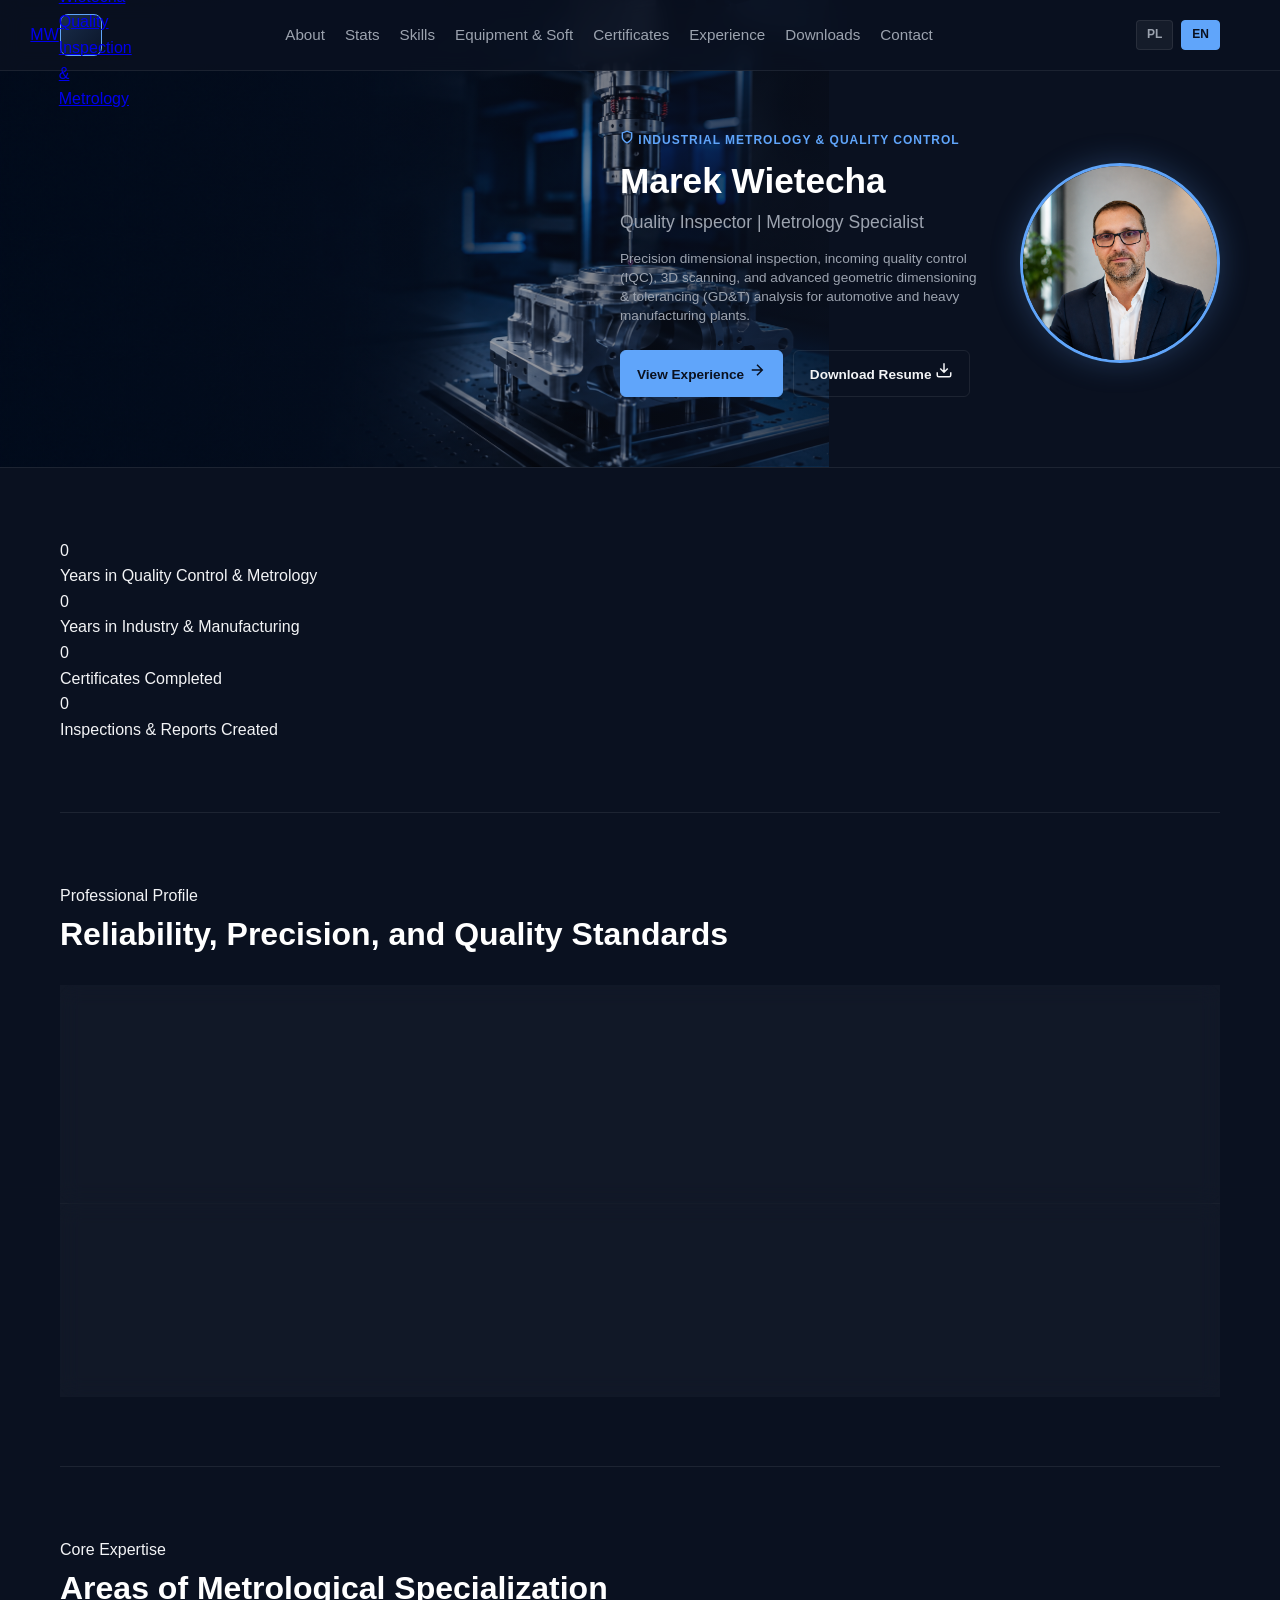
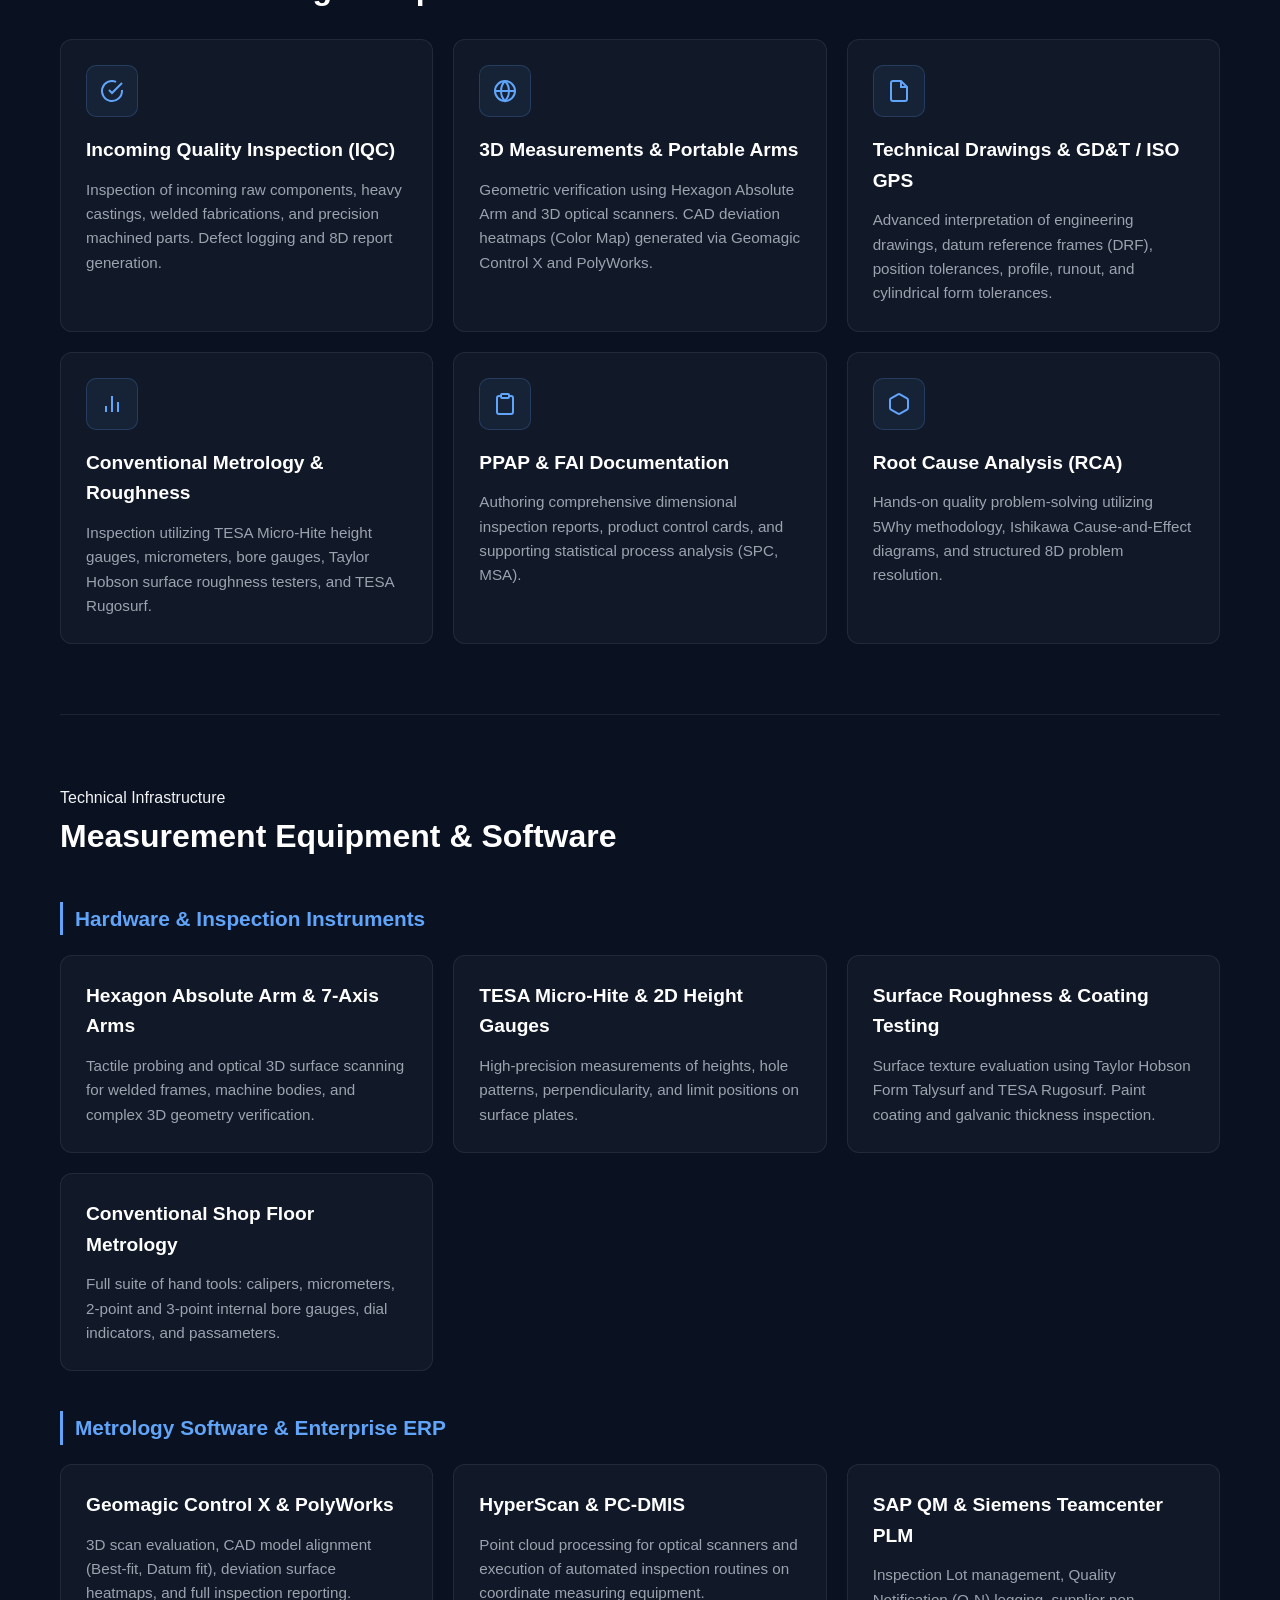
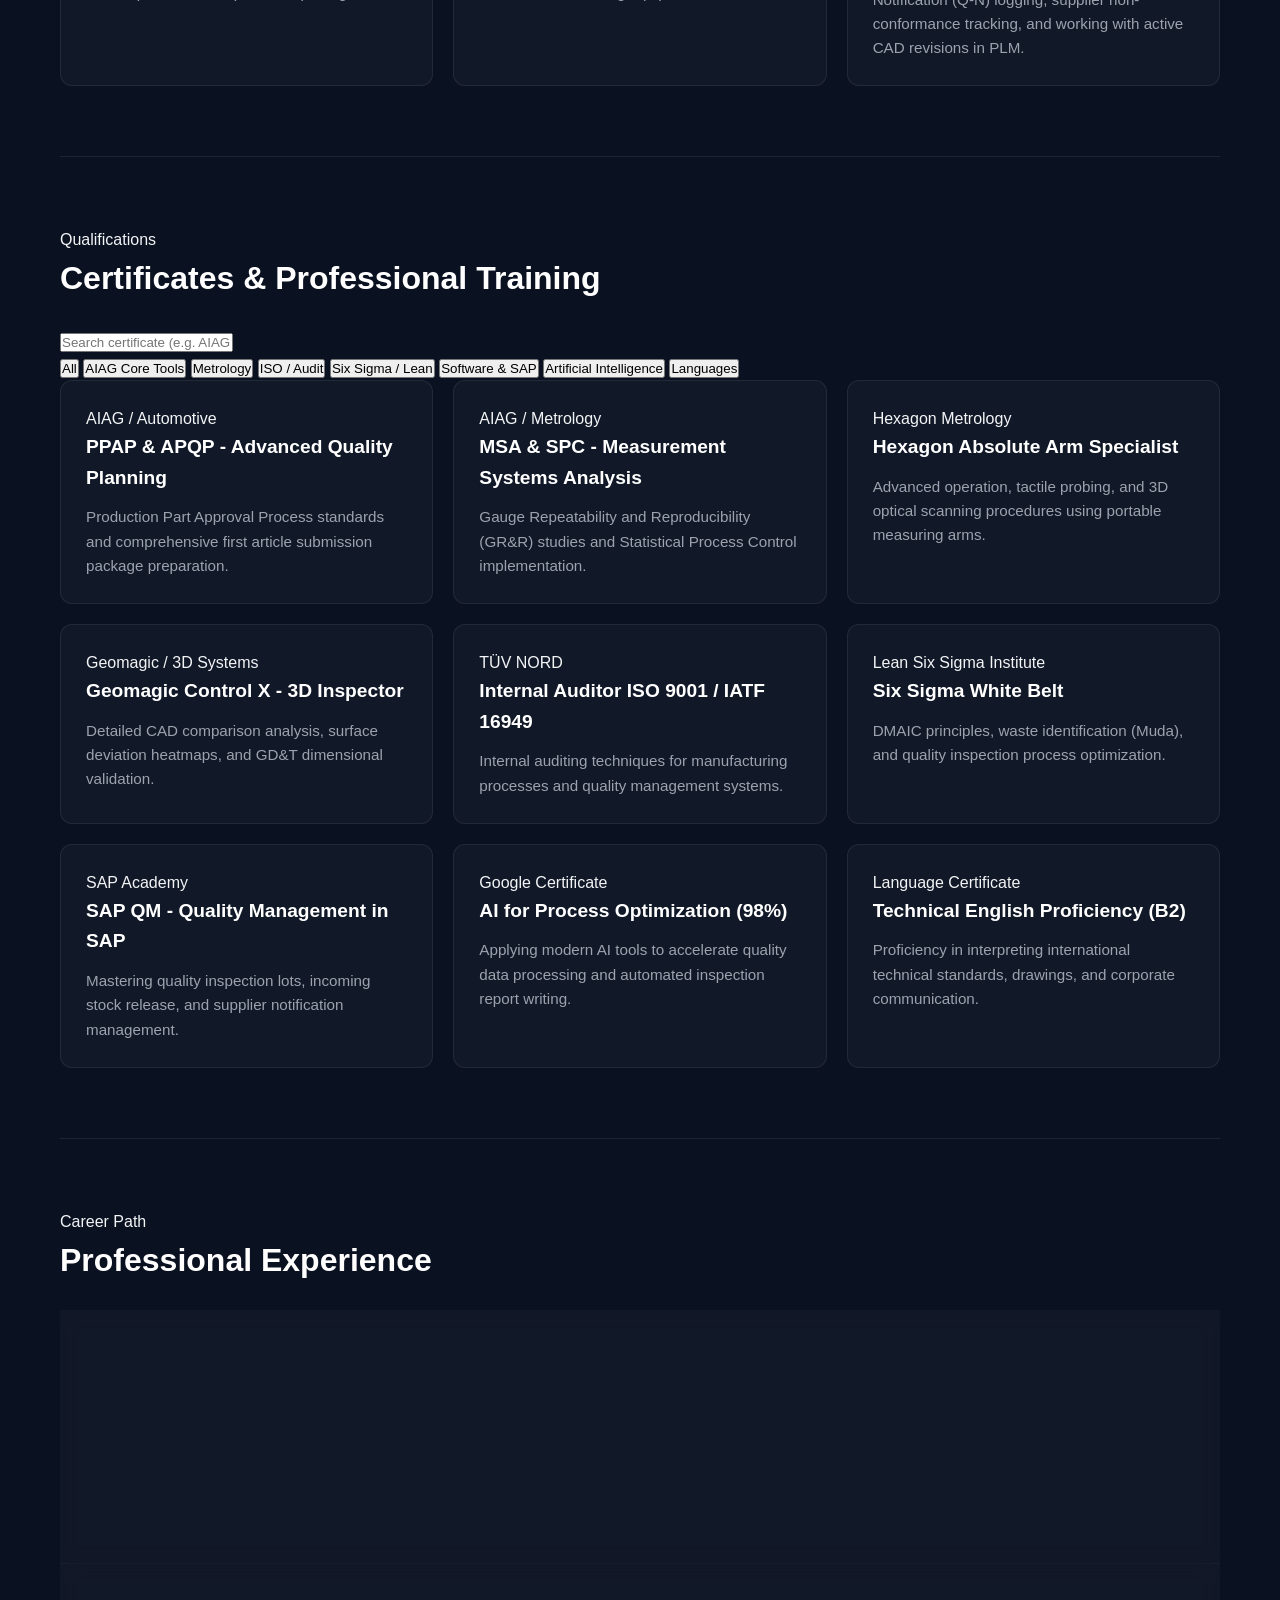
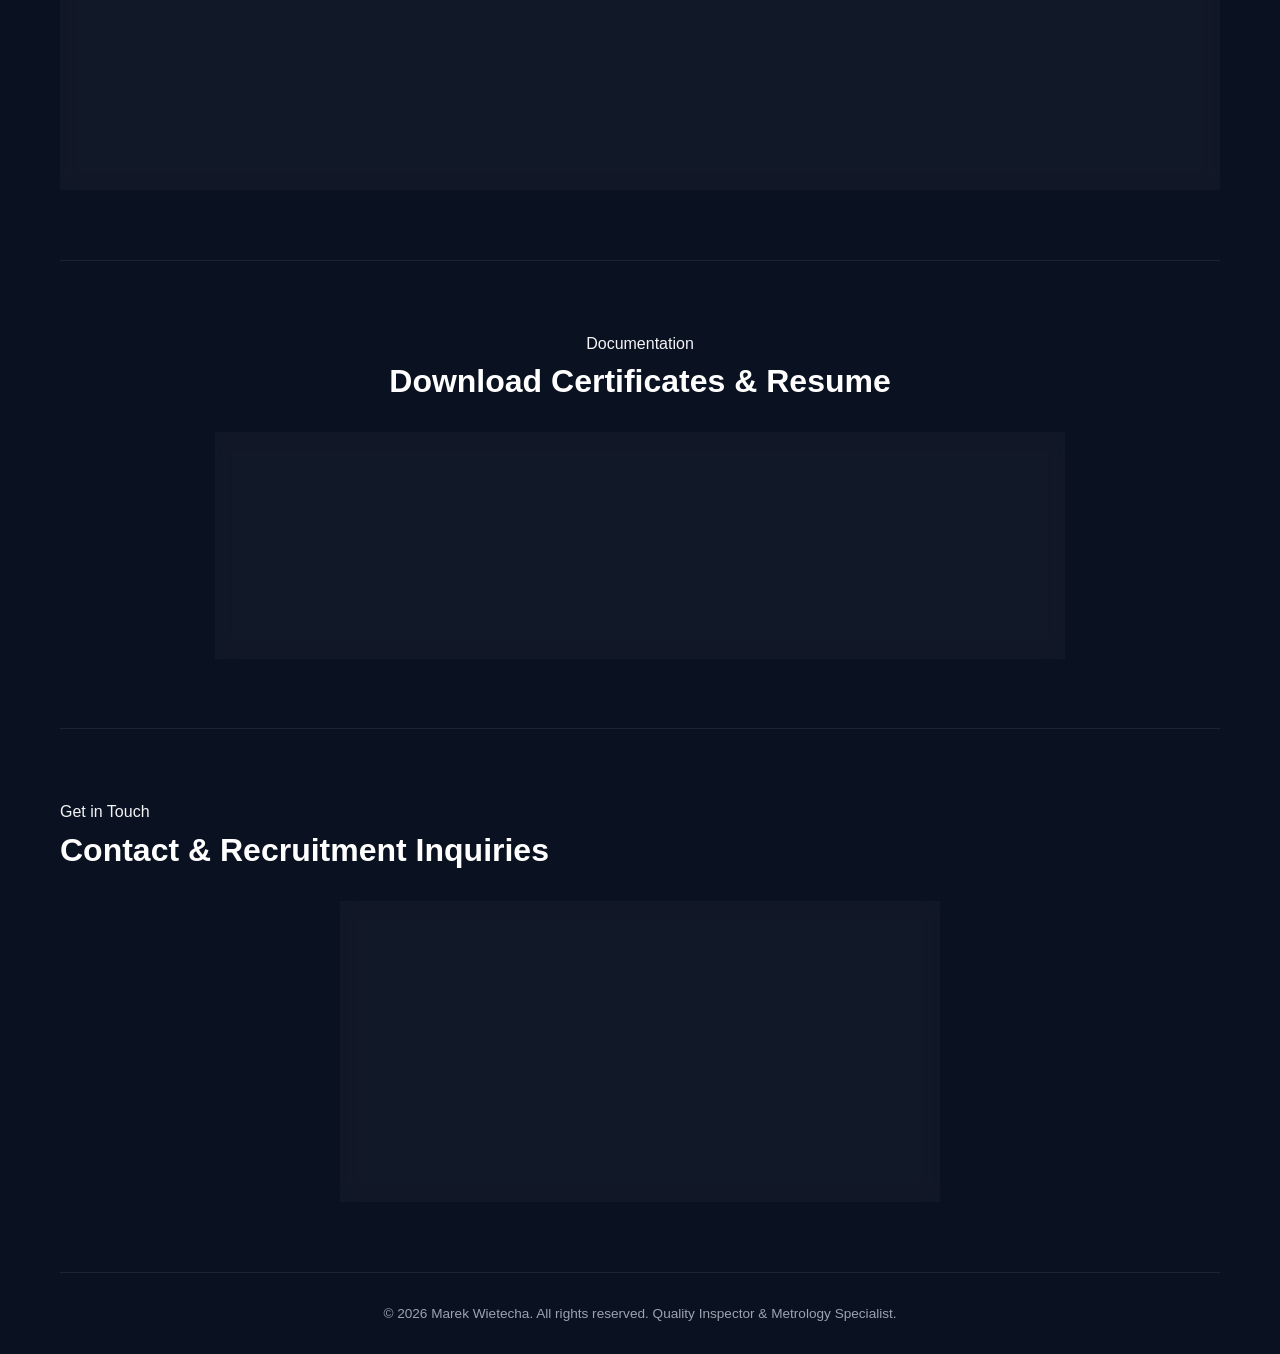
==== commit 95fde6a5: "Update en.html" ====
--- a/en.html
+++ b/en.html
@@ -3,27 +3,27 @@
 <head>
     <meta charset="UTF-8">
     <meta name="viewport" content="width=device-width, initial-scale=1.0">
-    <meta name="description" content="Marek Wietecha - Senior Quality Engineer & Industrial Metrology Specialist with over 13 years in QA/QC & CMM inspection, GD&T, and AIAG Core Tools.">
-    <meta name="keywords" content="Quality Engineer, Metrology Specialist, CMM Inspection, GD&T, PolyWorks, PC-DMIS, AIAG Core Tools, PPAP, FMEA, Automotive Quality, IATF 16949">
+    <meta name="description" content="Marek Wietecha - Quality Inspector & Metrology Specialist with over 13 years of experience in incoming inspection, 3D measurements (CMM, articulated arms, 3D scanners), GD&T blueprint reading, and AIAG Core Tools.">
+    <meta name="keywords" content="Quality Inspector, Metrology Specialist, Incoming Quality Inspector, 3D Measurement, GD&T, Hexagon Absolute Arm, Geomagic Control X, PolyWorks, PPAP, FMEA, Dimensional Inspection, IATF 16949">
     <meta name="author" content="Marek Wietecha">
     <meta name="robots" content="index, follow">
-    <link rel="canonical" href="https://marekwietecha.com/en.html">
+    <link rel="canonical" href="https://pasqdny.github.io/marek-wietecha/en.html">
 
     <!-- Open Graph / Facebook -->
     <meta property="og:type" content="website">
-    <meta property="og:url" content="https://marekwietecha.com/en.html">
-    <meta property="og:title" content="Marek Wietecha | Senior Quality Engineer & Metrology Specialist">
-    <meta property="og:description" content="Premium engineering portfolio of Marek Wietecha. Expert in CMM Inspection, 3D Metrology, GD&T, and Automotive Quality Systems.">
+    <meta property="og:url" content="https://pasqdny.github.io/marek-wietecha/en.html">
+    <meta property="og:title" content="Marek Wietecha | Quality Inspector & Metrology Specialist">
+    <meta property="og:description" content="Official technical portfolio of Marek Wietecha. Expert in incoming quality inspection, industrial metrology, 3D scanning, and GD&T technical drawing analysis.">
     <meta property="og:image" content="images/profile.png">
 
     <!-- Twitter -->
     <meta property="twitter:card" content="summary_large_image">
-    <meta property="twitter:url" content="https://marekwietecha.com/en.html">
-    <meta property="twitter:title" content="Marek Wietecha | Senior Quality Engineer & Metrology Specialist">
-    <meta property="twitter:description" content="Premium engineering portfolio of Marek Wietecha. Expert in CMM Inspection, 3D Metrology, GD&T, and Automotive Quality Systems.">
+    <meta property="twitter:url" content="https://pasqdny.github.io/marek-wietecha/en.html">
+    <meta property="twitter:title" content="Marek Wietecha | Quality Inspector & Metrology Specialist">
+    <meta property="twitter:description" content="Official technical portfolio of Marek Wietecha. Expert in incoming quality inspection, industrial metrology, 3D scanning, and GD&T technical drawing analysis.">
     <meta property="twitter:image" content="images/profile.png">
 
-    <title>Marek Wietecha | Senior Quality Engineer & Metrology Specialist</title>
+    <title>Marek Wietecha | Quality Inspector & Metrology Specialist</title>
 
     <!-- Preconnect & Fonts -->
     <link rel="preconnect" href="https://fonts.googleapis.com">
@@ -31,607 +31,61 @@
     <link href="https://fonts.googleapis.com/css2?family=Inter:wght@300;400;500;600;700;800&family=JetBrains+Mono:wght@400;500;600&display=swap" rel="stylesheet">
     <link rel="stylesheet" href="css/style.css">
 
-    <!-- Schema.org JSON-LD Structured Data -->
+    <!-- Structured Data Schema.org (Person) -->
     <script type="application/ld+json">
     {
       "@context": "https://schema.org",
       "@type": "Person",
       "name": "Marek Wietecha",
-      "jobTitle": "Senior Quality Engineer & Metrology Specialist",
-      "url": "https://marekwietecha.com",
+      "jobTitle": "Quality Inspector & Metrology Specialist",
+      "url": "https://pasqdny.github.io/marek-wietecha/en.html",
       "sameAs": [
         "https://www.linkedin.com/in/marek-wietecha"
       ],
       "knowsAbout": [
-        "Quality Engineering",
-        "Metrology",
-        "CMM Inspection",
-        "GD&T / ISO GPS",
-        "AIAG Core Tools",
+        "Quality Control",
+        "Industrial Metrology",
+        "3D Measurements",
+        "Hexagon Absolute Arm",
+        "Geomagic Control X",
         "PolyWorks",
-        "PC-DMIS",
-        "Geomagic Control X",
-        "IATF 16949",
-        "ISO 9001"
+        "Technical Drawings / GD&T",
+        "PPAP / FMEA",
+        "SAP QM",
+        "IATF 16949"
       ],
-      "alumniOf": "Czestochowa University of Technology",
       "email": "mailto:m.p.wietecha@gmail.com",
       "telephone": "+48536144501"
     }
     </script>
-
-    <style>
-        :root {
-            --bg-dark: #0a1120;
-            --bg-card: rgba(16, 24, 40, 0.65);
-            --bg-glass: rgba(255, 255, 255, 0.03);
-            --border-glass: rgba(96, 165, 250, 0.15);
-            --border-hover: rgba(96, 165, 250, 0.4);
-            --accent-blue: #60a5fa;
-            --accent-blue-hover: #3b82f6;
-            --accent-glow: rgba(96, 165, 250, 0.25);
-            --text-main: #f3f4f6;
-            --text-muted: #9ca3af;
-            --font-main: 'Inter', system-ui, -apple-system, sans-serif;
-            --font-code: 'JetBrains Mono', monospace;
-        }
-
-        /* Reset & Base Enhancements */
-        * { box-sizing: border-box; margin: 0; padding: 0; }
-        html { scroll-behavior: smooth; }
-        body {
-            background-color: var(--bg-dark);
-            color: var(--text-main);
-            font-family: var(--font-main);
-            line-height: 1.6;
-            overflow-x: hidden;
-            -webkit-font-smoothing: antialiased;
-        }
-
-        /* Subtle Dynamic Mouse Glow Canvas Overlay */
-        #bg-canvas {
-            position: fixed;
-            top: 0;
-            left: 0;
-            width: 100vw;
-            height: 100vh;
-            pointer-events: none;
-            z-index: 0;
-            opacity: 0.6;
-        }
-
-        /* Scannable Container */
-        .container {
-            width: 100%;
-            max-width: 1280px;
-            margin: 0 auto;
-            padding: 0 24px;
-            position: relative;
-            z-index: 1;
-        }
-
-        /* Navigation Bar */
-        .nav {
-            position: fixed;
-            top: 0;
-            left: 0;
-            width: 100%;
-            z-index: 1000;
-            background: rgba(10, 17, 32, 0.85);
-            backdrop-filter: blur(16px);
-            border-bottom: 1px solid var(--border-glass);
-            transition: all 0.3s ease;
-        }
-        .nav-container {
-            display: flex;
-            align-items: center;
-            justify-content: space-between;
-            height: 72px;
-        }
-        .logo-custom {
-            display: flex;
-            align-items: center;
-            gap: 12px;
-            text-decoration: none;
-        }
-        .logo-badge {
-            width: 42px;
-            height: 42px;
-            background: linear-gradient(135deg, var(--accent-blue), #1e40af);
-            color: #0a1120;
-            font-weight: 800;
-            font-size: 1.1rem;
-            border-radius: 8px;
-            display: flex;
-            align-items: center;
-            justify-content: center;
-            box-shadow: 0 0 15px var(--accent-glow);
-        }
-        .logo-title {
-            color: #fff;
-            font-size: 1rem;
-            font-weight: 700;
-            letter-spacing: -0.5px;
-        }
-        .logo-subtitle {
-            color: var(--accent-blue);
-            font-size: 0.72rem;
-            font-weight: 500;
-            text-transform: uppercase;
-            letter-spacing: 1px;
-            display: block;
-        }
-
-        .links {
-            display: flex;
-            align-items: center;
-            gap: 28px;
-        }
-        .links a {
-            color: var(--text-muted);
-            text-decoration: none;
-            font-size: 0.9rem;
-            font-weight: 500;
-            transition: color 0.2s ease;
-            position: relative;
-        }
-        .links a:hover, .links a.active {
-            color: var(--accent-blue);
-        }
-        .links a::after {
-            content: '';
-            position: absolute;
-            bottom: -6px;
-            left: 0;
-            width: 0%;
-            height: 2px;
-            background: var(--accent-blue);
-            transition: width 0.3s ease;
-        }
-        .links a:hover::after { width: 100%; }
-
-        .lang-switch { display: flex; gap: 8px; margin-left: 20px; align-items: center; }
-        .lang-btn {
-            background: rgba(255, 255, 255, 0.05);
-            border: 1px solid var(--border-glass);
-            color: var(--text-muted);
-            padding: 5px 10px;
-            border-radius: 6px;
-            text-decoration: none;
-            font-size: 0.75rem;
-            font-weight: 700;
-            transition: all 0.3s ease;
-        }
-        .lang-btn:hover, .lang-btn.active {
-            background: var(--accent-blue);
-            border-color: var(--accent-blue);
-            color: #0a1120;
-            box-shadow: 0 0 10px var(--accent-glow);
-        }
-
-        /* Section Styling */
-        section { padding: 100px 0; }
-        .section-header {
-            text-align: center;
-            max-width: 750px;
-            margin: 0 auto 60px auto;
-        }
-        .section-subtitle {
-            color: var(--accent-blue);
-            font-size: 0.85rem;
-            font-weight: 700;
-            text-transform: uppercase;
-            letter-spacing: 2px;
-            margin-bottom: 12px;
-            display: inline-block;
-        }
-        .section-header h2 {
-            font-size: 2.25rem;
-            font-weight: 800;
-            color: #ffffff;
-            letter-spacing: -0.5px;
-        }
-
-        /* Glassmorphism Cards */
-        .glass {
-            background: var(--bg-card);
-            backdrop-filter: blur(12px);
-            border: 1px solid var(--border-glass);
-            border-radius: 16px;
-            padding: 36px;
-            transition: all 0.3s cubic-bezier(0.4, 0, 0.2, 1);
-        }
-        .glass:hover {
-            border-color: var(--border-hover);
-            box-shadow: 0 12px 30px rgba(0, 0, 0, 0.35), 0 0 20px var(--accent-glow);
-            transform: translateY(-4px);
-        }
-
-        /* Buttons */
-        .btn {
-            display: inline-flex;
-            align-items: center;
-            justify-content: center;
-            gap: 10px;
-            background: linear-gradient(135deg, var(--accent-blue), #2563eb);
-            color: #0a1120;
-            font-weight: 700;
-            padding: 14px 28px;
-            border-radius: 8px;
-            text-decoration: none;
-            transition: all 0.3s ease;
-            box-shadow: 0 4px 15px var(--accent-glow);
-            border: none;
-            cursor: pointer;
-            font-size: 0.95rem;
-        }
-        .btn:hover {
-            transform: translateY(-2px);
-            box-shadow: 0 6px 20px rgba(96, 165, 250, 0.4);
-            background: linear-gradient(135deg, #93c5fd, #3b82f6);
-        }
-        .btn.ghost {
-            background: transparent;
-            border: 1px solid var(--border-glass);
-            color: #fff;
-            box-shadow: none;
-        }
-        .btn.ghost:hover {
-            background: rgba(96, 165, 250, 0.1);
-            border-color: var(--accent-blue);
-            color: var(--accent-blue);
-        }
-
-        /* REDESIGNED HERO SECTION */
-        .hero {
-            min-height: 100vh;
-            display: flex;
-            align-items: center;
-            position: relative;
-            padding-top: 120px;
-            padding-bottom: 60px;
-            background: radial-gradient(circle at 70% 30%, rgba(30, 58, 138, 0.25) 0%, rgba(10, 17, 32, 1) 70%);
-            overflow: hidden;
-        }
-        .hero-container {
-            display: grid;
-            grid-template-columns: 1.2fr 0.8fr;
-            gap: 60px;
-            align-items: center;
-        }
-        .tag {
-            display: inline-flex;
-            align-items: center;
-            gap: 8px;
-            background: rgba(96, 165, 250, 0.08);
-            border: 1px solid rgba(96, 165, 250, 0.25);
-            color: var(--accent-blue);
-            font-size: 0.78rem;
-            font-weight: 700;
-            letter-spacing: 1.5px;
-            text-transform: uppercase;
-            padding: 6px 14px;
-            border-radius: 20px;
-            margin-bottom: 24px;
-        }
-        .hero-text-block h1 {
-            font-size: 3.5rem;
-            font-weight: 800;
-            line-height: 1.1;
-            color: #fff;
-            margin-bottom: 12px;
-            letter-spacing: -1px;
-        }
-        .hero-text-block h2 {
-            font-size: 1.5rem;
-            font-weight: 600;
-            color: var(--accent-blue);
-            margin-bottom: 20px;
-            letter-spacing: -0.3px;
-        }
-        .hero-sub {
-            font-size: 1.1rem;
-            color: var(--text-muted);
-            margin-bottom: 36px;
-            max-width: 620px;
-            line-height: 1.7;
-        }
-        .buttons { display: flex; gap: 16px; flex-wrap: wrap; }
-
-        .profile-block {
-            position: relative;
-            display: flex;
-            justify-content: center;
-        }
-        .profile-photo-wrapper {
-            position: relative;
-            width: 320px;
-            height: 380px;
-            border-radius: 20px;
-            padding: 10px;
-            background: linear-gradient(135deg, rgba(96, 165, 250, 0.3), rgba(255, 255, 255, 0.02));
-            box-shadow: 0 20px 50px rgba(0, 0, 0, 0.5);
-        }
-        .profile-photo-new {
-            width: 100%;
-            height: 100%;
-            border-radius: 14px;
-            overflow: hidden;
-            position: relative;
-        }
-        .profile-photo-new img {
-            width: 100%;
-            height: 100%;
-            object-fit: cover;
-            filter: grayscale(15%) contrast(105%);
-            transition: transform 0.5s ease;
-        }
-        .profile-photo-wrapper:hover img {
-            transform: scale(1.03);
-            filter: grayscale(0%);
-        }
-
-        /* STATS COUNTER SECTION */
-        .stats-section {
-            padding: 40px 0 80px 0;
-            border-bottom: 1px solid var(--border-glass);
-        }
-        .stats-grid {
-            display: grid;
-            grid-template-columns: repeat(4, 1fr);
-            gap: 24px;
-        }
-        .stat-card {
-            background: var(--bg-card);
-            border: 1px solid var(--border-glass);
-            border-radius: 14px;
-            padding: 28px;
-            text-align: center;
-            transition: transform 0.3s ease;
-        }
-        .stat-card:hover {
-            transform: translateY(-5px);
-            border-color: var(--accent-blue);
-        }
-        .stat-number {
-            font-size: 2.75rem;
-            font-weight: 800;
-            color: var(--accent-blue);
-            font-family: var(--font-code);
-            margin-bottom: 6px;
-        }
-        .stat-label {
-            font-size: 0.88rem;
-            color: var(--text-muted);
-            text-transform: uppercase;
-            letter-spacing: 1px;
-            font-weight: 600;
-        }
-
-        /* ABOUT SECTION ENHANCEMENT */
-        .about-grid {
-            display: grid;
-            grid-template-columns: 1fr 1fr;
-            gap: 40px;
-            align-items: center;
-        }
-
-        /* GRID & CARDS */
-        .grid {
-            display: grid;
-            grid-template-columns: repeat(auto-fit, minmax(320px, 1fr));
-            gap: 24px;
-        }
-        .card {
-            background: var(--bg-card);
-            border: 1px solid var(--border-glass);
-            border-radius: 14px;
-            padding: 30px;
-            transition: all 0.3s ease;
-            position: relative;
-            overflow: hidden;
-        }
-        .card:hover {
-            border-color: var(--border-hover);
-            transform: translateY(-4px);
-            box-shadow: 0 10px 25px rgba(0,0,0,0.3);
-        }
-        .card h3 {
-            font-size: 1.25rem;
-            color: #fff;
-            margin-bottom: 12px;
-            font-weight: 700;
-        }
-        .card p {
-            color: var(--text-muted);
-            font-size: 0.92rem;
-            line-height: 1.6;
-        }
-
-        .card-icon-container {
-            display: flex;
-            align-items: center;
-            justify-content: center;
-            width: 52px;
-            height: 52px;
-            background: rgba(96, 165, 250, 0.08);
-            border: 1px solid rgba(96, 165, 250, 0.2);
-            border-radius: 10px;
-            margin-bottom: 20px;
-            color: var(--accent-blue);
-            transition: all 0.3s ease;
-        }
-        .card:hover .card-icon-container {
-            background: var(--accent-blue);
-            color: #0a1120;
-            box-shadow: 0 0 15px var(--accent-glow);
-        }
-
-        .tech-category-title {
-            color: var(--accent-blue);
-            font-size: 1.25rem;
-            margin: 40px 0 20px 0;
-            font-weight: 700;
-            border-left: 3px solid var(--accent-blue);
-            padding-left: 12px;
-        }
-
-        /* CERTIFICATES FILTER & SEARCH */
-        .filter-container {
-            display: flex;
-            flex-direction: column;
-            gap: 20px;
-            margin-bottom: 40px;
-            align-items: center;
-        }
-        .search-input {
-            width: 100%;
-            max-width: 450px;
-            padding: 12px 20px;
-            background: rgba(255, 255, 255, 0.04);
-            border: 1px solid var(--border-glass);
-            border-radius: 8px;
-            color: #fff;
-            font-size: 0.95rem;
-            outline: none;
-            transition: border-color 0.3s ease;
-        }
-        .search-input:focus { border-color: var(--accent-blue); }
-
-        .filter-buttons {
-            display: flex;
-            flex-wrap: wrap;
-            gap: 10px;
-            justify-content: center;
-        }
-        .filter-btn {
-            background: rgba(255, 255, 255, 0.04);
-            border: 1px solid var(--border-glass);
-            color: var(--text-muted);
-            padding: 8px 16px;
-            border-radius: 20px;
-            cursor: pointer;
-            font-size: 0.82rem;
-            font-weight: 600;
-            transition: all 0.25s ease;
-        }
-        .filter-btn:hover, .filter-btn.active {
-            background: var(--accent-blue);
-            color: #0a1120;
-            border-color: var(--accent-blue);
-        }
-
-        /* TIMELINE COMPONENT */
-        .timeline {
-            position: relative;
-            max-width: 850px;
-            margin: 0 auto;
-            padding: 20px 0;
-        }
-        .timeline::before {
-            content: '';
-            position: absolute;
-            top: 0;
-            bottom: 0;
-            left: 50%;
-            width: 2px;
-            background: var(--border-glass);
-            transform: translateX(-50%);
-        }
-        .timeline-item {
-            position: relative;
-            margin-bottom: 40px;
-            width: 50%;
-            padding: 0 30px;
-        }
-        .timeline-item:nth-child(odd) { left: 0; text-align: right; }
-        .timeline-item:nth-child(even) { left: 50%; text-align: left; }
-        .timeline-dot {
-            position: absolute;
-            top: 15px;
-            width: 16px;
-            height: 16px;
-            border-radius: 50%;
-            background: var(--accent-blue);
-            box-shadow: 0 0 10px var(--accent-blue);
-        }
-        .timeline-item:nth-child(odd) .timeline-dot { right: -8px; }
-        .timeline-item:nth-child(even) .timeline-dot { left: -8px; }
-        .timeline-date {
-            font-family: var(--font-code);
-            font-size: 0.85rem;
-            color: var(--accent-blue);
-            font-weight: 600;
-            margin-bottom: 6px;
-        }
-
-        /* DOWNLOAD GRID */
-        .download-grid {
-            display: grid;
-            grid-template-columns: repeat(auto-fit, minmax(220px, 1fr));
-            gap: 16px;
-            margin-top: 24px;
-        }
-
-        /* FOOTER */
-        footer {
-            border-top: 1px solid var(--border-glass);
-            padding: 40px 0;
-            text-align: center;
-            color: var(--text-muted);
-            font-size: 0.88rem;
-        }
-
-        /* RESPONSIVE DESIGN */
-        @media (max-width: 992px) {
-            .hero-container { grid-template-columns: 1fr; text-align: center; gap: 40px; }
-            .hero-text-block h1 { font-size: 2.75rem; }
-            .buttons { justify-content: center; }
-            .stats-grid { grid-template-columns: repeat(2, 1fr); }
-            .about-grid { grid-template-columns: 1fr; }
-            .links { display: none; } /* Mobile Menu Placeholder */
-            .timeline::before { left: 20px; }
-            .timeline-item { width: 100%; padding-left: 50px; padding-right: 0; text-align: left !important; }
-            .timeline-item:nth-child(odd) { left: 0; }
-            .timeline-item:nth-child(even) { left: 0; }
-            .timeline-item:nth-child(odd) .timeline-dot, .timeline-item:nth-child(even) .timeline-dot { left: 12px; }
-        }
-        @media (max-width: 576px) {
-            .stats-grid { grid-template-columns: 1fr; }
-            .hero-text-block h1 { font-size: 2.2rem; }
-            .section-header h2 { font-size: 1.75rem; }
-        }
-    </style>
 </head>
 <body>
 
-    <!-- Dynamic Interactive Background Overlay -->
-    <canvas id="bg-canvas"></canvas>
-
-    <!-- Navigation Bar -->
+    <!-- Navigation -->
     <nav class="nav" aria-label="Main Navigation">
         <div class="container nav-container">
-            <a href="en.html" class="logo-custom" aria-label="Marek Wietecha Portfolio Home">
+            <a href="en.html" class="logo-custom" aria-label="Homepage - Marek Wietecha">
                 <div class="logo-badge">MW</div>
                 <div>
                     <span class="logo-title">Marek Wietecha</span>
-                    <span class="logo-subtitle">Quality & Metrology</span>
+                    <span class="logo-subtitle">Quality Inspection & Metrology</span>
                 </div>
             </a>
+            
             <div class="links">
                 <a href="#about">About</a>
-                <a href="#stats">Overview</a>
-                <a href="#skills">Competencies</a>
-                <a href="#software">Software</a>
+                <a href="#stats">Stats</a>
+                <a href="#skills">Skills</a>
+                <a href="#equipment">Equipment & Soft</a>
                 <a href="#certificates">Certificates</a>
-                <a href="#projects">Projects</a>
-                <a href="#timeline">Career</a>
+                <a href="#experience">Experience</a>
                 <a href="#download">Downloads</a>
                 <a href="#contact">Contact</a>
             </div>
+
             <div class="lang-switch">
-                <a href="./" class="lang-btn" aria-label="Switch to Polish version">PL</a>
-                <a href="en.html" class="lang-btn active" aria-label="English version active">EN</a>
+                <a href="index.html" class="lang-btn" aria-label="Switch to Polish version">PL</a>
+                <a href="en.html" class="lang-btn active" aria-label="English version (active)">EN</a>
             </div>
         </div>
     </nav>
@@ -641,29 +95,29 @@
         <div class="container hero-container">
             <div class="hero-text-block">
                 <div class="tag">
-                    <svg width="14" height="14" viewBox="0 0 24 24" fill="none" stroke="currentColor" stroke-width="2.5"><path d="M12 22s8-4 8-10V5l-8-3-8 3v7c0 6 8 10 8 10z"/></svg>
-                    AUTOMOTIVE & INDUSTRIAL METROLOGY EXCELLENCE
+                    <svg width="14" height="14" viewBox="0 0 24 24" fill="none" stroke="currentColor" stroke-width="2.5" aria-hidden="true"><path d="M12 22s8-4 8-10V5l-8-3-8 3v7c0 6 8 10 8 10z"/></svg>
+                    INDUSTRIAL METROLOGY & QUALITY CONTROL
                 </div>
                 <h1>Marek Wietecha</h1>
-                <h2>Senior Quality Engineer | Metrology & CMM Specialist</h2>
+                <h2>Quality Inspector | Metrology Specialist</h2>
                 <p class="hero-sub">
-                    Helping tier-1 automotive and machinery manufacturers drive continuous improvement through precision coordinate metrology, advanced GD&T / ISO GPS analysis, SPC, and AIAG Core Tools implementation.
+                    Precision dimensional inspection, incoming quality control (IQC), 3D scanning, and advanced geometric dimensioning & tolerancing (GD&T) analysis for automotive and heavy manufacturing plants.
                 </p>
                 <div class="buttons">
-                    <a class="btn" href="#projects">
-                        <span>View Portfolio</span>
-                        <svg width="18" height="18" viewBox="0 0 24 24" fill="none" stroke="currentColor" stroke-width="2"><path d="M5 12h14M12 5l7 7-7 7"/></svg>
+                    <a class="btn" href="#experience">
+                        <span>View Experience</span>
+                        <svg width="18" height="18" viewBox="0 0 24 24" fill="none" stroke="currentColor" stroke-width="2" aria-hidden="true"><path d="M5 12h14M12 5l7 7-7 7"/></svg>
                     </a>
                     <a class="btn ghost" href="#download">
-                        <span>Download CV</span>
-                        <svg width="18" height="18" viewBox="0 0 24 24" fill="none" stroke="currentColor" stroke-width="2"><path d="M21 15v4a2 2 0 01-2 2H5a2 2 0 01-2-2v-4M7 10l5 5 5-5M12 15V3"/></svg>
+                        <span>Download Resume</span>
+                        <svg width="18" height="18" viewBox="0 0 24 24" fill="none" stroke="currentColor" stroke-width="2" aria-hidden="true"><path d="M21 15v4a2 2 0 01-2 2H5a2 2 0 01-2-2v-4M7 10l5 5 5-5M12 15V3"/></svg>
                     </a>
                 </div>
             </div>
             <div class="profile-block">
                 <div class="profile-photo-wrapper">
                     <div class="profile-photo-new">
-                        <img src="images/profile.png" alt="Marek Wietecha - Senior Quality Engineer & Metrology Specialist" loading="eager">
+                        <img src="images/profile.png" alt="Marek Wietecha - Quality Inspector and Metrology Specialist" loading="eager">
                     </div>
                 </div>
             </div>
@@ -672,229 +126,311 @@
 
     <main class="container">
 
-        <!-- Animated Statistics Counter Section -->
+        <!-- Stats Counter -->
         <section id="stats" class="stats-section">
             <div class="stats-grid">
                 <div class="stat-card">
                     <div class="stat-number" data-target="13">0</div>
-                    <div class="stat-label">Years in QA/QC & Metrology</div>
+                    <div class="stat-label">Years in Quality Control & Metrology</div>
                 </div>
                 <div class="stat-card">
                     <div class="stat-number" data-target="20">0</div>
-                    <div class="stat-label">Years Industrial Experience</div>
+                    <div class="stat-label">Years in Industry & Manufacturing</div>
                 </div>
                 <div class="stat-card">
                     <div class="stat-number" data-target="50">0</div>
-                    <div class="stat-label">Certificates & Credentials</div>
+                    <div class="stat-label">Certificates Completed</div>
                 </div>
                 <div class="stat-card">
                     <div class="stat-number" data-target="1000">0</div>
-                    <div class="stat-label">Dimensional Layouts Executed</div>
-                </div>
-            </div>
-        </section>
-
-        <!-- About Section -->
+                    <div class="stat-label">Inspections & Reports Created</div>
+                </div>
+            </div>
+        </section>
+
+        <!-- About Me -->
         <section id="about">
             <div class="section-header">
-                <span class="section-subtitle">Professional Background</span>
-                <h2>Engineering Precision & Quality Systems</h2>
+                <span class="section-subtitle">Professional Profile</span>
+                <h2>Reliability, Precision, and Quality Standards</h2>
             </div>
             <div class="about-grid">
                 <div class="glass">
-                    <h3>Executive Summary</h3>
-                    <p style="margin-top: 12px;">I am a Senior Quality Engineer and Industrial Metrologist specializing in high-precision measurement, supplier quality assurance, and quality system management for demanding automotive and machinery industries.</p>
-                    <p style="margin-top: 12px;">My expertise spans from shop-floor CMM programming and 3D optical scanning to complex GD&T blueprint validation and root-cause non-conformity investigations using 8D, 5Why, and Ishikawa methods.</p>
+                    <h3>Experience & Practice</h3>
+                    <p style="margin-top: 12px;">Specializing in dimensional verification of components, incoming quality inspection (IQC), and operating precision metrology equipment including Hexagon Absolute Arms, 3D optical scanners, TESA Micro-Hite height gauges, and surface roughness testers.</p>
+                    <p style="margin-top: 12px;">Deep knowledge of technical drawings following ISO GPS / ASME Y14.5 standards, with practical experience preparing PPAP dimensional reports and FAI inspection documentation.</p>
                 </div>
                 <div class="glass">
-                    <h3>Core Philosophy</h3>
-                    <p style="margin-top: 12px;">Quality engineering is not merely about identifying non-conformities; it is about building reliable, repeatable processes that prevent defects at the source.</p>
-                    <p style="margin-top: 12px;">By combining metrological rigor with data analytics (SPC, MSA) and ERP integrations (SAP QM, Siemens Teamcenter), I ensure seamless cross-functional execution between Engineering, Production, and Suppliers.</p>
-                </div>
-            </div>
-        </section>
-
-        <!-- Machinery & Digital Competencies -->
+                    <h3>Approach to Quality</h3>
+                    <p style="margin-top: 12px;">My objective on the shop floor is early defect detection, scrap prevention, and close technical collaboration with machining teams, welding departments, and external suppliers.</p>
+                    <p style="margin-top: 12px;">Combining hands-on part inspection with digital record management across enterprise ERP systems (SAP QM) and PLM platforms (Siemens Teamcenter).</p>
+                </div>
+            </div>
+        </section>
+
+        <!-- Specialization & Skills -->
         <section id="skills">
             <div class="section-header">
-                <span class="section-subtitle">Technical Competencies</span>
-                <h2>Machinery Park & Industrial Metrology</h2>
-            </div>
-
-            <div class="tech-category-title">Measurement Hardware & Hardware Systems</div>
+                <span class="section-subtitle">Core Expertise</span>
+                <h2>Areas of Metrological Specialization</h2>
+            </div>
             <div class="grid">
                 <div class="card">
                     <div class="card-icon-container">
-                        <svg width="26" height="26" viewBox="0 0 24 24" fill="none" stroke="currentColor" stroke-width="2"><path d="M4 20h16M6 20V6a2 2 0 012-2h8a2 2 0 012 2v14M9 7h6M12 7v7"/><circle cx="12" cy="15" r="1"/></svg>
-                    </div>
-                    <h3>Coordinate Measuring Machines (CMM)</h3>
-                    <p>High-precision <strong>DEA (Hexagon) CMMs</strong>. Dimensional verification, geometric analysis, and automated inspection routines for complex machined castings and fabrications.</p>
-                </div>
-                <div class="card">
-                    <div class="card-icon-container">
-                        <svg width="26" height="26" viewBox="0 0 24 24" fill="none" stroke="currentColor" stroke-width="2"><path d="M4 20h16M12 17l-3-5 5-4"/><circle cx="9" cy="12" r="1.5"/><circle cx="14" cy="8" r="1.5"/></svg>
-                    </div>
-                    <h3>3D Scanners & Articulated Arms</h3>
-                    <p>7-axis <strong>Hexagon Absolute Arm</strong> and <strong>Smart Solutions (ZG-Track)</strong> optical 3D scanners engineered for large welded structures and complex 3D surface comparisons.</p>
-                </div>
-                <div class="card">
-                    <div class="card-icon-container">
-                        <svg width="26" height="26" viewBox="0 0 24 24" fill="none" stroke="currentColor" stroke-width="2"><path d="M2 18h20M4 18l3-4 3 2 4-6 3 3 3-5M12 3v7"/></svg>
-                    </div>
-                    <h3>Surface, Profile & Coating Inspection</h3>
-                    <p>Roughness analysis with <strong>Taylor Hobson Form Talysurf</strong> and <strong>TESA Rugosurf 90G</strong>. Precision height measurement via <strong>TESA Micro-Hite 6</strong> and NDT coating gauges.</p>
-                </div>
-            </div>
-
-            <div class="tech-category-title">Quality Standards & Core Tools</div>
+                        <svg width="24" height="24" viewBox="0 0 24 24" fill="none" stroke="currentColor" stroke-width="2"><path d="M22 11.08V12a10 10 0 1 1-5.93-9.14"/><polyline points="22 4 12 14.01 9 11.01"/></svg>
+                    </div>
+                    <h3>Incoming Quality Inspection (IQC)</h3>
+                    <p>Inspection of incoming raw components, heavy castings, welded fabrications, and precision machined parts. Defect logging and 8D report generation.</p>
+                </div>
+                <div class="card">
+                    <div class="card-icon-container">
+                        <svg width="24" height="24" viewBox="0 0 24 24" fill="none" stroke="currentColor" stroke-width="2"><circle cx="12" cy="12" r="10"/><path d="M12 2a14.5 14.5 0 0 0 0 20 14.5 14.5 0 0 0 0-20"/><path d="M2 12h20"/></svg>
+                    </div>
+                    <h3>3D Measurements & Portable Arms</h3>
+                    <p>Geometric verification using Hexagon Absolute Arm and 3D optical scanners. CAD deviation heatmaps (Color Map) generated via Geomagic Control X and PolyWorks.</p>
+                </div>
+                <div class="card">
+                    <div class="card-icon-container">
+                        <svg width="24" height="24" viewBox="0 0 24 24" fill="none" stroke="currentColor" stroke-width="2"><path d="M14 2H6a2 2 0 0 0-2 2v16a2 2 0 0 0 2 2h12a2 2 0 0 0 2-2V8z"/><polyline points="14 2 14 8 20 8"/></svg>
+                    </div>
+                    <h3>Technical Drawings & GD&T / ISO GPS</h3>
+                    <p>Advanced interpretation of engineering drawings, datum reference frames (DRF), position tolerances, profile, runout, and cylindrical form tolerances.</p>
+                </div>
+                <div class="card">
+                    <div class="card-icon-container">
+                        <svg width="24" height="24" viewBox="0 0 24 24" fill="none" stroke="currentColor" stroke-width="2"><path d="M18 20V10M12 20V4M6 20v-6"/></svg>
+                    </div>
+                    <h3>Conventional Metrology & Roughness</h3>
+                    <p>Inspection utilizing TESA Micro-Hite height gauges, micrometers, bore gauges, Taylor Hobson surface roughness testers, and TESA Rugosurf.</p>
+                </div>
+                <div class="card">
+                    <div class="card-icon-container">
+                        <svg width="24" height="24" viewBox="0 0 24 24" fill="none" stroke="currentColor" stroke-width="2"><path d="M16 4h2a2 2 0 0 1 2 2v14a2 2 0 0 1-2 2H6a2 2 0 0 1-2-2V6a2 2 0 0 1 2-2h2"/><rect x="8" y="2" width="8" height="4" rx="1" ry="1"/></svg>
+                    </div>
+                    <h3>PPAP & FAI Documentation</h3>
+                    <p>Authoring comprehensive dimensional inspection reports, product control cards, and supporting statistical process analysis (SPC, MSA).</p>
+                </div>
+                <div class="card">
+                    <div class="card-icon-container">
+                        <svg width="24" height="24" viewBox="0 0 24 24" fill="none" stroke="currentColor" stroke-width="2"><path d="M21 16V8a2 2 0 0 0-1-1.73l-7-4a2 2 0 0 0-2 0l-7 4A2 2 0 0 0 3 8v8a2 2 0 0 0 1 1.73l7 4a2 2 0 0 0 2 0l7-4A2 2 0 0 0 21 16z"/></svg>
+                    </div>
+                    <h3>Root Cause Analysis (RCA)</h3>
+                    <p>Hands-on quality problem-solving utilizing 5Why methodology, Ishikawa Cause-and-Effect diagrams, and structured 8D problem resolution.</p>
+                </div>
+            </div>
+        </section>
+
+        <!-- Measurement Equipment & Software -->
+        <section id="equipment">
+            <div class="section-header">
+                <span class="section-subtitle">Technical Infrastructure</span>
+                <h2>Measurement Equipment & Software</h2>
+            </div>
+
+            <div class="tech-category-title">Hardware & Inspection Instruments</div>
             <div class="grid">
                 <div class="card">
-                    <h3>GD&T / ISO GPS Blueprint Analysis</h3>
-                    <p>Expert blueprint interpretation under <strong>ISO GPS / ASME Y14.5</strong>. Verification of position, profile, runout, and complex datum reference frames (DRF).</p>
-                </div>
-                <div class="card">
-                    <h3>AIAG Core Tools Execution</h3>
-                    <p>Hands-on integration of <strong>APQP, PPAP, FMEA, SPC, and MSA</strong> (Gauge R&R). TÜV NORD Certified Internal Auditor for ISO 9001 / IATF 16949 environments.</p>
-                </div>
-            </div>
-        </section>
-
-        <!-- Dedicated Software Section -->
-        <section id="software">
-            <div class="section-header">
-                <span class="section-subtitle">Digital Stack</span>
-                <h2>Metrology Software & Enterprise ERP/PLM</h2>
-            </div>
+                    <h3>Hexagon Absolute Arm & 7-Axis Arms</h3>
+                    <p>Tactile probing and optical 3D surface scanning for welded frames, machine bodies, and complex 3D geometry verification.</p>
+                </div>
+                <div class="card">
+                    <h3>TESA Micro-Hite & 2D Height Gauges</h3>
+                    <p>High-precision measurements of heights, hole patterns, perpendicularity, and limit positions on surface plates.</p>
+                </div>
+                <div class="card">
+                    <h3>Surface Roughness & Coating Testing</h3>
+                    <p>Surface texture evaluation using Taylor Hobson Form Talysurf and TESA Rugosurf. Paint coating and galvanic thickness inspection.</p>
+                </div>
+                <div class="card">
+                    <h3>Conventional Shop Floor Metrology</h3>
+                    <p>Full suite of hand tools: calipers, micrometers, 2-point and 3-point internal bore gauges, dial indicators, and passameters.</p>
+                </div>
+            </div>
+
+            <div class="tech-category-title">Metrology Software & Enterprise ERP</div>
             <div class="grid">
                 <div class="card">
-                    <h3>Metrology & 3D Analytics</h3>
-                    <p><strong>PC-DMIS</strong> (CMM Programming), <strong>PolyWorks</strong> (3D Inspection), <strong>Geomagic Control X</strong> (Color Deviation Maps), <strong>HX HyperScan</strong> (Point Cloud Processing).</p>
-                </div>
-                <div class="card">
-                    <h3>ERP & PLM Architecture</h3>
-                    <p><strong>SAP / SAP QM</strong> (Inspection lots, claims management), <strong>Siemens Teamcenter</strong> (PLM drawing control), <strong>BAAN</strong>, and <strong>Impuls ERP</strong>.</p>
-                </div>
-                <div class="card">
-                    <h3>Statistical Analysis & Analytics</h3>
-                    <p><strong>Minitab & Statistica</strong> (Capability studies Cp/Cpk, MSA studies), <strong>Advanced MS Excel</strong> (VBA Macros, automated quality reporting dashboards).</p>
-                </div>
-            </div>
-        </section>
-
-        <!-- Certifications Filterable Section -->
+                    <h3>Geomagic Control X & PolyWorks</h3>
+                    <p>3D scan evaluation, CAD model alignment (Best-fit, Datum fit), deviation surface heatmaps, and full inspection reporting.</p>
+                </div>
+                <div class="card">
+                    <h3>HyperScan & PC-DMIS</h3>
+                    <p>Point cloud processing for optical scanners and execution of automated inspection routines on coordinate measuring equipment.</p>
+                </div>
+                <div class="card">
+                    <h3>SAP QM & Siemens Teamcenter PLM</h3>
+                    <p>Inspection Lot management, Quality Notification (Q-N) logging, supplier non-conformance tracking, and working with active CAD revisions in PLM.</p>
+                </div>
+            </div>
+        </section>
+
+        <!-- Certificates with Search and Filters -->
         <section id="certificates">
             <div class="section-header">
-                <span class="section-subtitle">Verified Qualifications</span>
+                <span class="section-subtitle">Qualifications</span>
                 <h2>Certificates & Professional Training</h2>
             </div>
 
             <div class="filter-container">
-                <input type="text" id="cert-search" class="search-input" placeholder="Search certificates (e.g. CMM, ISO, SAP, AIAG)..." aria-label="Search certificates">
+                <input type="text" id="cert-search" class="search-input" placeholder="Search certificate (e.g. AIAG, ISO, SAP, Metrology)..." aria-label="Search certificates">
                 <div class="filter-buttons">
                     <button class="filter-btn active" data-filter="all">All</button>
-                    <button class="filter-btn" data-filter="aiag">AIAG & Quality</button>
-                    <button class="filter-btn" data-filter="iso">ISO / Auditing</button>
+                    <button class="filter-btn" data-filter="aiag">AIAG Core Tools</button>
                     <button class="filter-btn" data-filter="metrology">Metrology</button>
-                    <button class="filter-btn" data-filter="software">ERP / Software</button>
+                    <button class="filter-btn" data-filter="iso">ISO / Audit</button>
+                    <button class="filter-btn" data-filter="sixsigma">Six Sigma / Lean</button>
+                    <button class="filter-btn" data-filter="software">Software & SAP</button>
+                    <button class="filter-btn" data-filter="ai">Artificial Intelligence</button>
+                    <button class="filter-btn" data-filter="languages">Languages</button>
                 </div>
             </div>
 
             <div class="grid" id="cert-grid">
-                <div class="card cert-item" data-category="metrology">
-                    <h3>PC-DMIS CMM Programming (Level I & II)</h3>
-                    <p>Hexagon Metrology — Coordinate Measuring Machine operation and automated routine development.</p>
-                </div>
-                <div class="card cert-item" data-category="iso">
-                    <h3>ISO 9001 / TS 16949 Internal Auditor</h3>
-                    <p>TÜV Nord — Internal process auditor certification for automotive quality management systems.</p>
-                </div>
-                <div class="card cert-item" data-category="aiag">
-                    <h3>AIAG Core Tools (PPAP, FMEA, SPC, MSA)</h3>
-                    <p>Comprehensive training in production part approval, capability analysis, and gauge repeatability.</p>
-                </div>
-                <div class="card cert-item" data-category="software">
-                    <h3>SAP S/4HANA Quality Management</h3>
-                    <p>SAP — Inspection lot processing, defect recording, and vendor quality management workflows.</p>
-                </div>
-                <div class="card cert-item" data-category="aiag">
-                    <h3>Certified Six Sigma White Belt</h3>
-                    <p>Lean Six Sigma methodologies, waste reduction, and DMAIC problem-solving framework.</p>
-                </div>
-                <div class="card cert-item" data-category="software">
-                    <h3>Google AI Applications in Business Growth</h3>
-                    <p>Google — 98% score certification in generative AI applications and operational optimization.</p>
-                </div>
-            </div>
-        </section>
-
-        <!-- Featured Projects Section -->
-        <section id="projects">
-            <div class="section-header">
-                <span class="section-subtitle">Case Studies</span>
-                <h2>Key Engineering Projects</h2>
-            </div>
-            <div class="grid">
-                <div class="card">
-                    <h3>CMM Inspection & PPAP Layouts</h3>
-                    <p>Full dimensional validation of complex automotive weldments and machined castings. Creation of automated PC-DMIS programs reducing dimensional layout lead-time by 35%.</p>
-                </div>
-                <div class="card">
-                    <h3>3D Optical Scan vs CAD Deviation Analysis</h3>
-                    <p>Implementation of 3D scanning workflows using Geomagic Control X for first-article inspection (FAI), generating high-resolution color deviation maps for engineering evaluation.</p>
-                </div>
-                <div class="card">
-                    <h3>Supplier Non-Conformity & Claim Management</h3>
-                    <p>Resolution of critical supplier defects using SAP QM and 8D reporting. Spearheaded cross-functional root cause analysis saving substantial scrap cost.</p>
-                </div>
-            </div>
-        </section>
-
-        <!-- Career Timeline Section -->
-        <section id="timeline">
-            <div class="section-header">
-                <span class="section-subtitle">Professional Journey</span>
-                <h2>Career Timeline</h2>
-            </div>
+                <!-- AIAG & Quality -->
+                <div class="card cert-card" data-category="aiag">
+                    <div class="cert-issuer">AIAG / Automotive</div>
+                    <h3>PPAP & APQP - Advanced Quality Planning</h3>
+                    <p>Production Part Approval Process standards and comprehensive first article submission package preparation.</p>
+                </div>
+                <div class="card cert-card" data-category="aiag">
+                    <div class="cert-issuer">AIAG / Metrology</div>
+                    <h3>MSA & SPC - Measurement Systems Analysis</h3>
+                    <p>Gauge Repeatability and Reproducibility (GR&R) studies and Statistical Process Control implementation.</p>
+                </div>
+
+                <!-- Metrology -->
+                <div class="card cert-card" data-category="metrology">
+                    <div class="cert-issuer">Hexagon Metrology</div>
+                    <h3>Hexagon Absolute Arm Specialist</h3>
+                    <p>Advanced operation, tactile probing, and 3D optical scanning procedures using portable measuring arms.</p>
+                </div>
+                <div class="card cert-card" data-category="metrology">
+                    <div class="cert-issuer">Geomagic / 3D Systems</div>
+                    <h3>Geomagic Control X - 3D Inspector</h3>
+                    <p>Detailed CAD comparison analysis, surface deviation heatmaps, and GD&T dimensional validation.</p>
+                </div>
+
+                <!-- ISO -->
+                <div class="card cert-card" data-category="iso">
+                    <div class="cert-issuer">TÜV NORD</div>
+                    <h3>Internal Auditor ISO 9001 / IATF 16949</h3>
+                    <p>Internal auditing techniques for manufacturing processes and quality management systems.</p>
+                </div>
+
+                <!-- Six Sigma -->
+                <div class="card cert-card" data-category="sixsigma">
+                    <div class="cert-issuer">Lean Six Sigma Institute</div>
+                    <h3>Six Sigma White Belt</h3>
+                    <p>DMAIC principles, waste identification (Muda), and quality inspection process optimization.</p>
+                </div>
+
+                <!-- Software -->
+                <div class="card cert-card" data-category="software">
+                    <div class="cert-issuer">SAP Academy</div>
+                    <h3>SAP QM - Quality Management in SAP</h3>
+                    <p>Mastering quality inspection lots, incoming stock release, and supplier notification management.</p>
+                </div>
+
+                <!-- AI -->
+                <div class="card cert-card" data-category="ai">
+                    <div class="cert-issuer">Google Certificate</div>
+                    <h3>AI for Process Optimization (98%)</h3>
+                    <p>Applying modern AI tools to accelerate quality data processing and automated inspection report writing.</p>
+                </div>
+
+                <!-- Languages -->
+                <div class="card cert-card" data-category="languages">
+                    <div class="cert-issuer">Language Certificate</div>
+                    <h3>Technical English Proficiency (B2)</h3>
+                    <p>Proficiency in interpreting international technical standards, drawings, and corporate communication.</p>
+                </div>
+            </div>
+        </section>
+
+        <!-- Career Experience (Timeline) -->
+        <section id="experience">
+            <div class="section-header">
+                <span class="section-subtitle">Career Path</span>
+                <h2>Professional Experience</h2>
+            </div>
+
             <div class="timeline">
                 <div class="timeline-item">
                     <div class="timeline-dot"></div>
-                    <div class="timeline-date">2013 - PRESENT</div>
-                    <h3 style="color:#fff; font-size: 1.1rem;">Senior Quality Engineer / Metrology Specialist</h3>
-                    <p style="color:var(--text-muted); font-size: 0.9rem; margin-top: 6px;">Managing CMM inspection, 3D scanning, GD&T blueprint validation, supplier quality claims, and PPAP approvals in manufacturing environments.</p>
-                </div>
+                    <div class="timeline-card glass">
+                        <div class="timeline-date">2013 - PRESENT</div>
+                        <h3>Quality Inspector / Metrology Specialist</h3>
+                        <p class="timeline-company">Machinery & Automotive Sector</p>
+                        <p style="margin-top: 10px;">Responsible for Incoming Quality Control (IQC), 3D articulated arm measurements, and dimensional verification of complex welded assemblies and machined housings.</p>
+                        
+                        <button class="btn ghost timeline-expand-btn" aria-expanded="false" data-text-more="Show Details" data-text-less="Hide Details" style="margin-top: 15px; padding: 8px 16px; font-size: 0.82rem;">
+                            Show Details
+                        </button>
+
+                        <div class="timeline-details" style="display: none; margin-top: 15px; border-top: 1px solid var(--border-glass); padding-top: 15px;">
+                            <strong style="color:#fff;">Key Responsibilities:</strong>
+                            <ul style="color: var(--text-muted); margin-left: 20px; margin-top: 5px; font-size: 0.9rem;">
+                                <li>Conducting 3D geometric measurements using Hexagon Absolute Arm and optical scanners.</li>
+                                <li>Supervising incoming component inspection for machined parts, forgings, and castings.</li>
+                                <li>Analyzing geometric tolerances according to ISO GPS / ASME Y14.5 standards.</li>
+                                <li>Managing Quality Notifications in SAP QM and compiling 8D root-cause reports.</li>
+                            </ul>
+                            <div style="margin-top: 10px; font-size: 0.85rem; color: var(--accent-blue);">
+                                <strong>Equipment & Software:</strong> Hexagon Arm, TESA Micro-Hite, Geomagic Control X, PolyWorks, SAP QM.
+                            </div>
+                        </div>
+                    </div>
+                </div>
+
                 <div class="timeline-item">
                     <div class="timeline-dot"></div>
-                    <div class="timeline-date">2003 - 2013</div>
-                    <h3 style="color:#fff; font-size: 1.1rem;">Manufacturing & Machining Operations Specialist</h3>
-                    <p style="color:var(--text-muted); font-size: 0.9rem; margin-top: 6px;">Hands-on background in precision metal machining, assembly workflows, component fitting, and shop-floor quality inspection.</p>
-                </div>
-            </div>
-        </section>
-
-        <!-- Download Section -->
+                    <div class="timeline-card glass">
+                        <div class="timeline-date">2003 - 2013</div>
+                        <h3>Production & Machining Specialist</h3>
+                        <p class="timeline-company">Industrial Sector</p>
+                        <p style="margin-top: 10px;">Practical shop floor experience in mechanical fitting, metal machining, and in-process dimensional inspection across manufacturing lines.</p>
+                        
+                        <button class="btn ghost timeline-expand-btn" aria-expanded="false" data-text-more="Show Details" data-text-less="Hide Details" style="margin-top: 15px; padding: 8px 16px; font-size: 0.82rem;">
+                            Show Details
+                        </button>
+
+                        <div class="timeline-details" style="display: none; margin-top: 15px; border-top: 1px solid var(--border-glass); padding-top: 15px;">
+                            <strong style="color:#fff;">Key Responsibilities:</strong>
+                            <ul style="color: var(--text-muted); margin-left: 20px; margin-top: 5px; font-size: 0.9rem;">
+                                <li>Executing manual dimensional checks using calipers, micrometers, and bore gauges.</li>
+                                <li>Reading and interpreting technical production blueprints on the shop floor.</li>
+                                <li>Validating fitments and assembly alignment quality prior to final sign-off.</li>
+                            </ul>
+                        </div>
+                    </div>
+                </div>
+            </div>
+        </section>
+
+        <!-- Downloads Section -->
         <section id="download" style="text-align: center;">
             <div class="section-header">
                 <span class="section-subtitle">Documentation</span>
-                <h2>Download Portfolio & CV Credentials</h2>
+                <h2>Download Certificates & Resume</h2>
             </div>
             <div class="glass" style="max-width: 850px; margin: 0 auto;">
-                <p style="color: var(--text-muted);">Access complete engineering document packages, verified certifications, and professional resume dossiers.</p>
+                <p style="color: var(--text-muted);">Download complete verification packages confirming professional experience and metrological certifications.</p>
                 <div class="download-grid">
                     <a href="images/Marek_Wietecha_Portfolio.pdf" download class="btn">
-                        <svg width="18" height="18" viewBox="0 0 24 24" fill="currentColor"><path d="M19 9h-4V3H9v6H5l7 7 7-7zM5 18v2h14v-2H5z"/></svg>
+                        <svg width="18" height="18" viewBox="0 0 24 24" fill="currentColor" aria-hidden="true"><path d="M19 9h-4V3H9v6H5l7 7 7-7zM5 18v2h14v-2H5z"/></svg>
                         Portfolio (EN)
                     </a>
                     <a href="images/Marek_Wietecha_CV_EN.pdf" download class="btn">
-                        <svg width="18" height="18" viewBox="0 0 24 24" fill="currentColor"><path d="M19 9h-4V3H9v6H5l7 7 7-7zM5 18v2h14v-2H5z"/></svg>
-                        CV (English)
+                        <svg width="18" height="18" viewBox="0 0 24 24" fill="currentColor" aria-hidden="true"><path d="M19 9h-4V3H9v6H5l7 7 7-7zM5 18v2h14v-2H5z"/></svg>
+                        Resume (English)
                     </a>
                     <a href="images/Marek_Wietecha_Certyfikaty_Metrologia.pdf" download class="btn">
-                        <svg width="18" height="18" viewBox="0 0 24 24" fill="currentColor"><path d="M19 9h-4V3H9v6H5l7 7 7-7zM5 18v2h14v-2H5z"/></svg>
-                        Metrology Certs
+                        <svg width="18" height="18" viewBox="0 0 24 24" fill="currentColor" aria-hidden="true"><path d="M19 9h-4V3H9v6H5l7 7 7-7zM5 18v2h14v-2H5z"/></svg>
+                        Metrology Certificates
                     </a>
                     <a href="images/Marek_Wietecha_Certyfikaty_Jakosc.pdf" download class="btn">
-                        <svg width="18" height="18" viewBox="0 0 24 24" fill="currentColor"><path d="M19 9h-4V3H9v6H5l7 7 7-7zM5 18v2h14v-2H5z"/></svg>
-                        Quality Certs
+                        <svg width="18" height="18" viewBox="0 0 24 24" fill="currentColor" aria-hidden="true"><path d="M19 9h-4V3H9v6H5l7 7 7-7zM5 18v2h14v-2H5z"/></svg>
+                        Quality Certificates
                     </a>
                 </div>
             </div>
@@ -904,10 +440,10 @@
         <section id="contact">
             <div class="section-header">
                 <span class="section-subtitle">Get in Touch</span>
-                <h2>Contact & Professional Inquiries</h2>
+                <h2>Contact & Recruitment Inquiries</h2>
             </div>
             <div class="glass" style="max-width: 600px; margin: 0 auto; text-align: center;">
-                <p style="color: var(--text-muted); margin-bottom: 24px;">Available for technical consultation, quality engineering projects, and senior metrology roles.</p>
+                <p style="color: var(--text-muted); margin-bottom: 24px;">Feel free to reach out regarding industrial metrology projects, 3D measurement operations, or quality control roles.</p>
                 <div style="display: flex; flex-direction: column; gap: 16px; align-items: center;">
                     <a href="https://www.linkedin.com/in/marek-wietecha" target="_blank" rel="noopener noreferrer" class="btn ghost" style="width: 100%; max-width: 320px;">
                         LinkedIn Profile
@@ -924,110 +460,14 @@
 
     </main>
 
-    <!-- Minimalist Premium Footer -->
+    <!-- Footer -->
     <footer>
         <div class="container">
-            <p>&copy; 2026 Marek Wietecha. All rights reserved. Senior Quality Engineer & Metrology Specialist.</p>
+            <p>&copy; 2026 Marek Wietecha. All rights reserved. Quality Inspector & Metrology Specialist.</p>
         </div>
     </footer>
 
-    <!-- Vanilla JS Interactivity Script -->
-    <script>
-        document.addEventListener('DOMContentLoaded', () => {
-            // 1. Mouse Glow Canvas Effect
-            const canvas = document.getElementById('bg-canvas');
-            const ctx = canvas.getContext('2d');
-            let width = canvas.width = window.innerWidth;
-            let height = canvas.height = window.innerHeight;
-
-            let mouse = { x: width / 2, y: height / 2 };
-
-            window.addEventListener('resize', () => {
-                width = canvas.width = window.innerWidth;
-                height = canvas.height = window.innerHeight;
-            });
-
-            window.addEventListener('mousemove', (e) => {
-                mouse.x = e.clientX;
-                mouse.y = e.clientY;
-            });
-
-            function render() {
-                ctx.clearRect(0, 0, width, height);
-                let gradient = ctx.createRadialGradient(mouse.x, mouse.y, 10, mouse.x, mouse.y, 350);
-                gradient.addColorStop(0, 'rgba(96, 165, 250, 0.08)');
-                gradient.addColorStop(1, 'rgba(10, 17, 32, 0)');
-                ctx.fillStyle = gradient;
-                ctx.fillRect(0, 0, width, height);
-                requestAnimationFrame(render);
-            }
-            render();
-
-            // 2. Animated Stats Counter (Intersection Observer)
-            const statNumbers = document.querySelectorAll('.stat-number');
-            let animated = false;
-
-            const observer = new IntersectionObserver((entries) => {
-                entries.forEach(entry => {
-                    if (entry.isIntersecting && !animated) {
-                        statNumbers.forEach(stat => {
-                            const target = +stat.getAttribute('data-target');
-                            let count = 0;
-                            const speed = target / 50;
-
-                            const updateCount = () => {
-                                count += speed;
-                                if (count < target) {
-                                    stat.innerText = Math.ceil(count) + '+';
-                                    setTimeout(updateCount, 30);
-                                } else {
-                                    stat.innerText = target + '+';
-                                }
-                            };
-                            updateCount();
-                        });
-                        animated = true;
-                    }
-                });
-            }, { threshold: 0.5 });
-
-            const statsSection = document.getElementById('stats');
-            if (statsSection) observer.observe(statsSection);
-
-            // 3. Certificate Search and Filter System
-            const searchInput = document.getElementById('cert-search');
-            const filterBtns = document.querySelectorAll('.filter-btn');
-            const certItems = document.querySelectorAll('.cert-item');
-
-            function filterCerts() {
-                const searchTerm = searchInput.value.toLowerCase();
-                const activeCategory = document.querySelector('.filter-btn.active').getAttribute('data-filter');
-
-                certItems.forEach(item => {
-                    const category = item.getAttribute('data-category');
-                    const text = item.textContent.toLowerCase();
-
-                    const matchesCategory = (activeCategory === 'all' || category === activeCategory);
-                    const matchesSearch = text.includes(searchTerm);
-
-                    if (matchesCategory && matchesSearch) {
-                        item.style.display = 'block';
-                    } else {
-                        item.style.display = 'none';
-                    }
-                });
-            }
-
-            if (searchInput) searchInput.addEventListener('input', filterCerts);
-
-            filterBtns.forEach(btn => {
-                btn.addEventListener('click', () => {
-                    filterBtns.forEach(b => b.classList.remove('active'));
-                    btn.classList.add('active');
-                    filterCerts();
-                });
-            });
-        });
-    </script>
+    <!-- Main JS Script -->
+    <script src="js/main.js"></script>
 </body>
 </html>
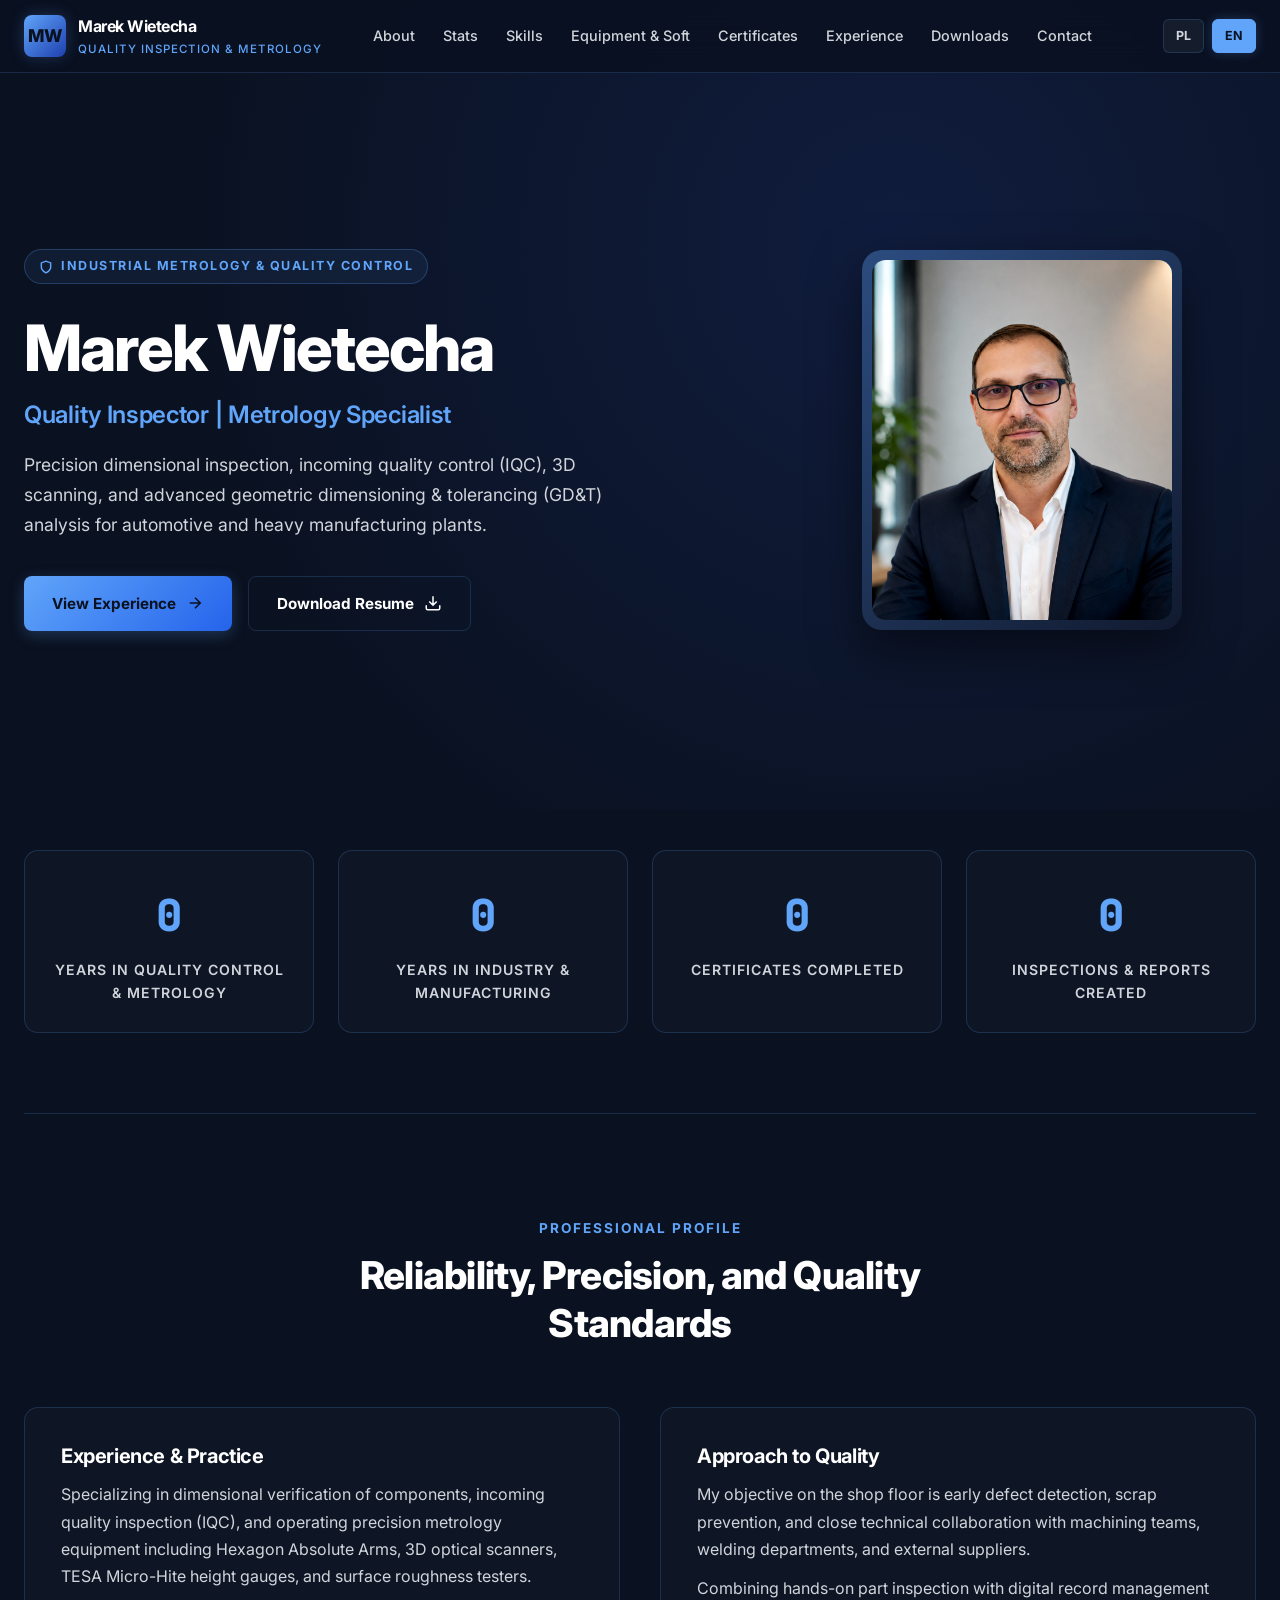
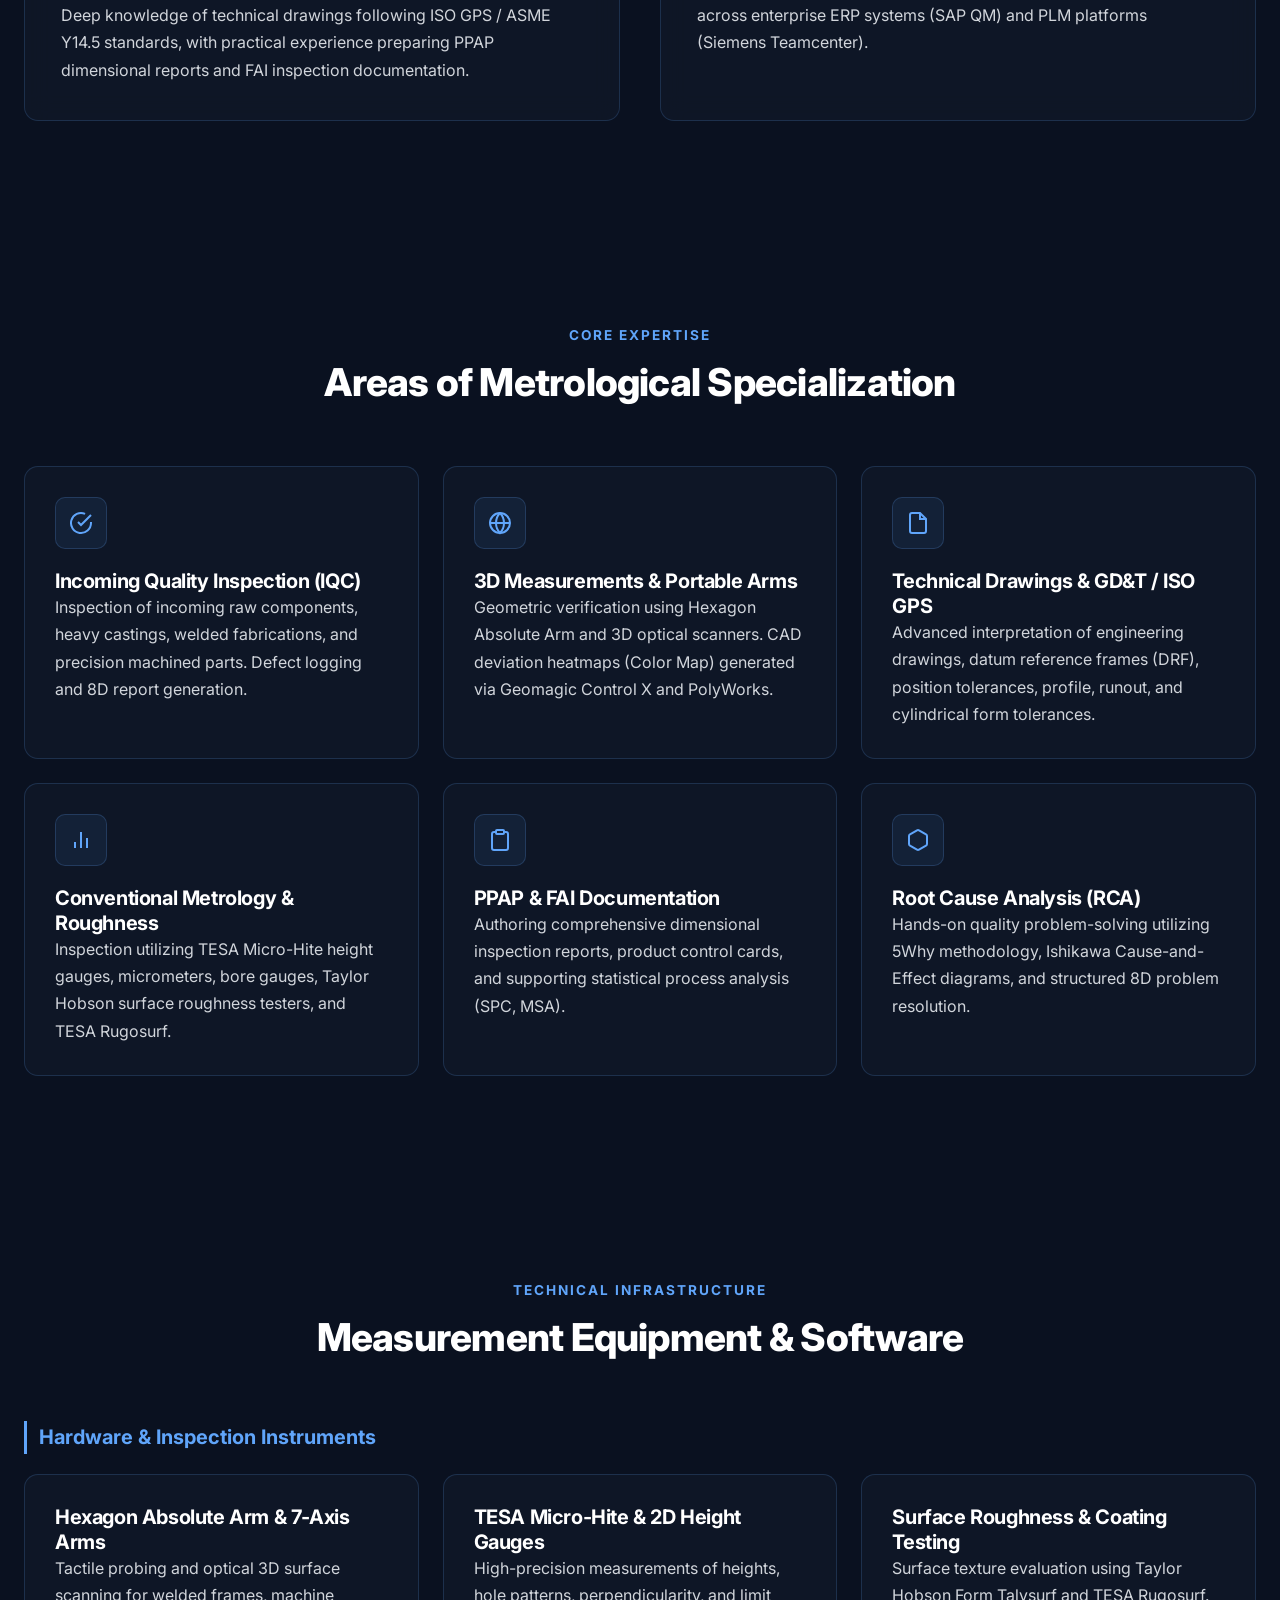
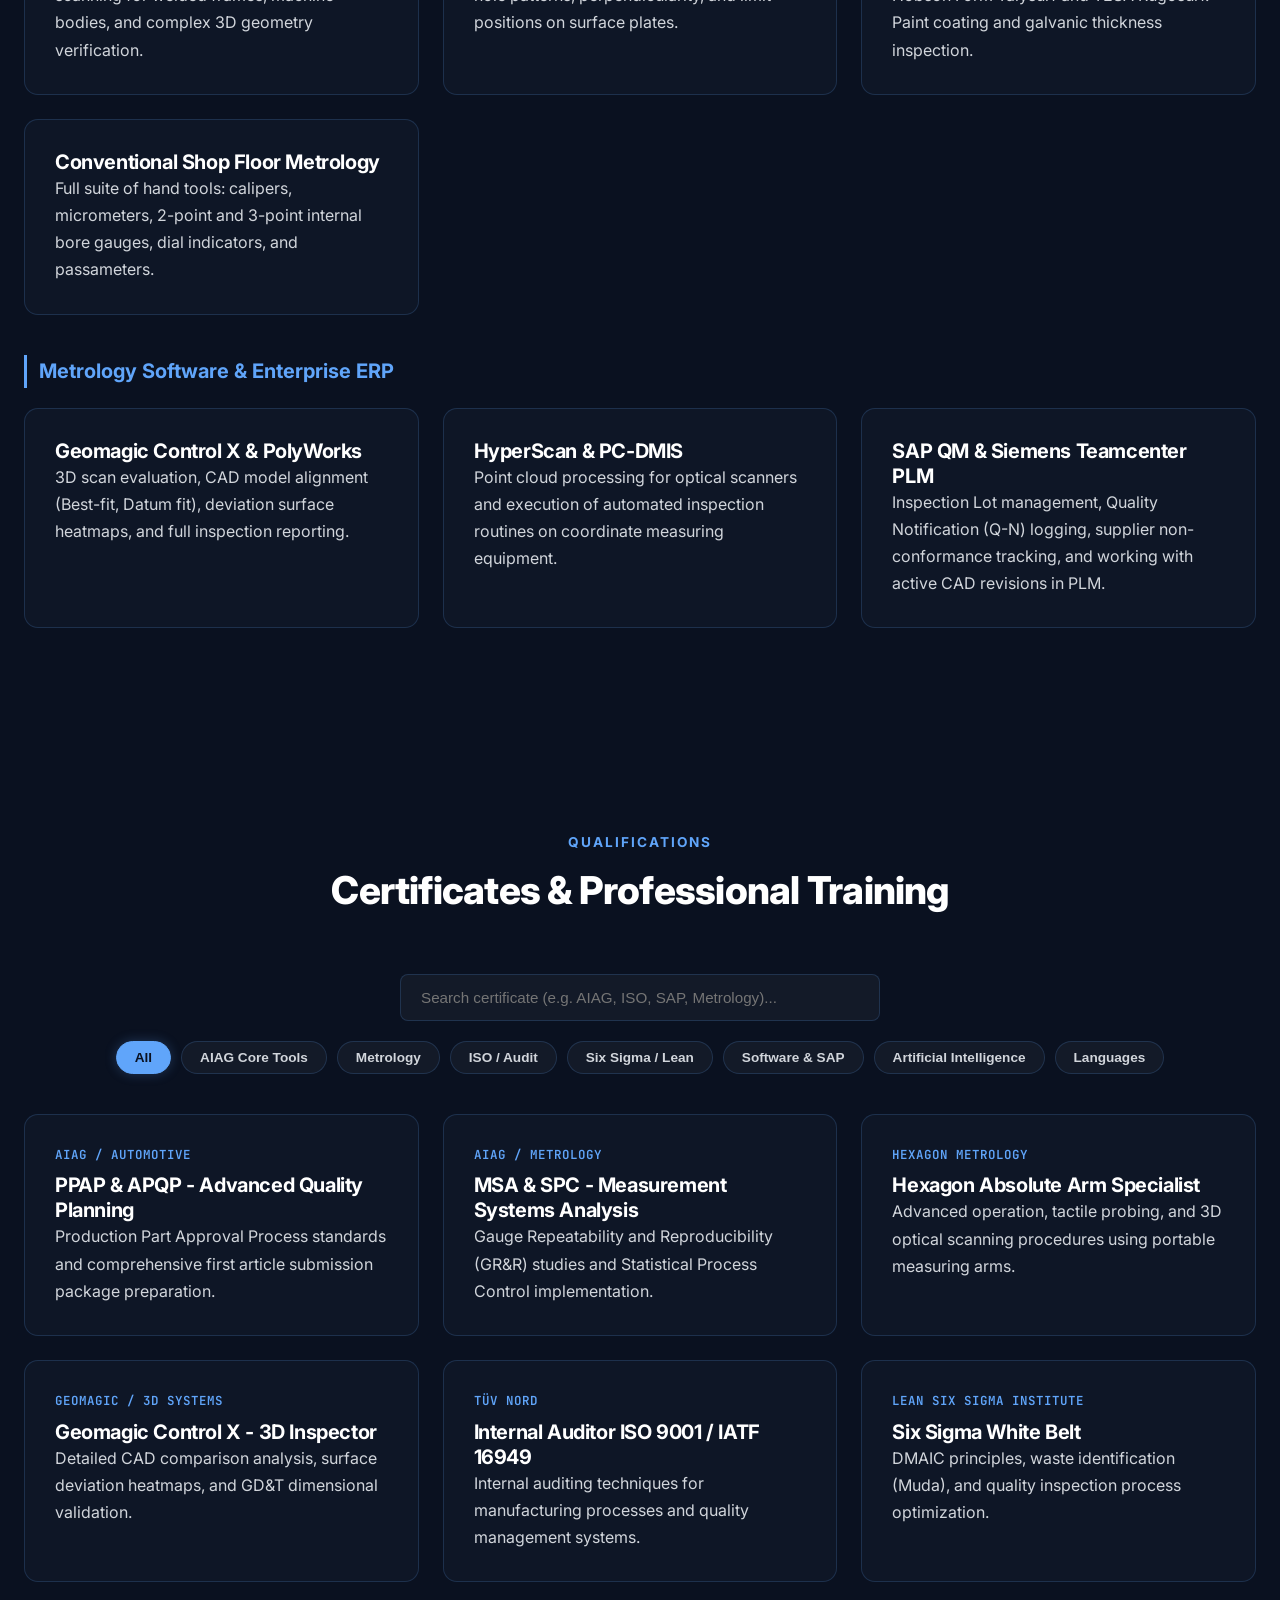
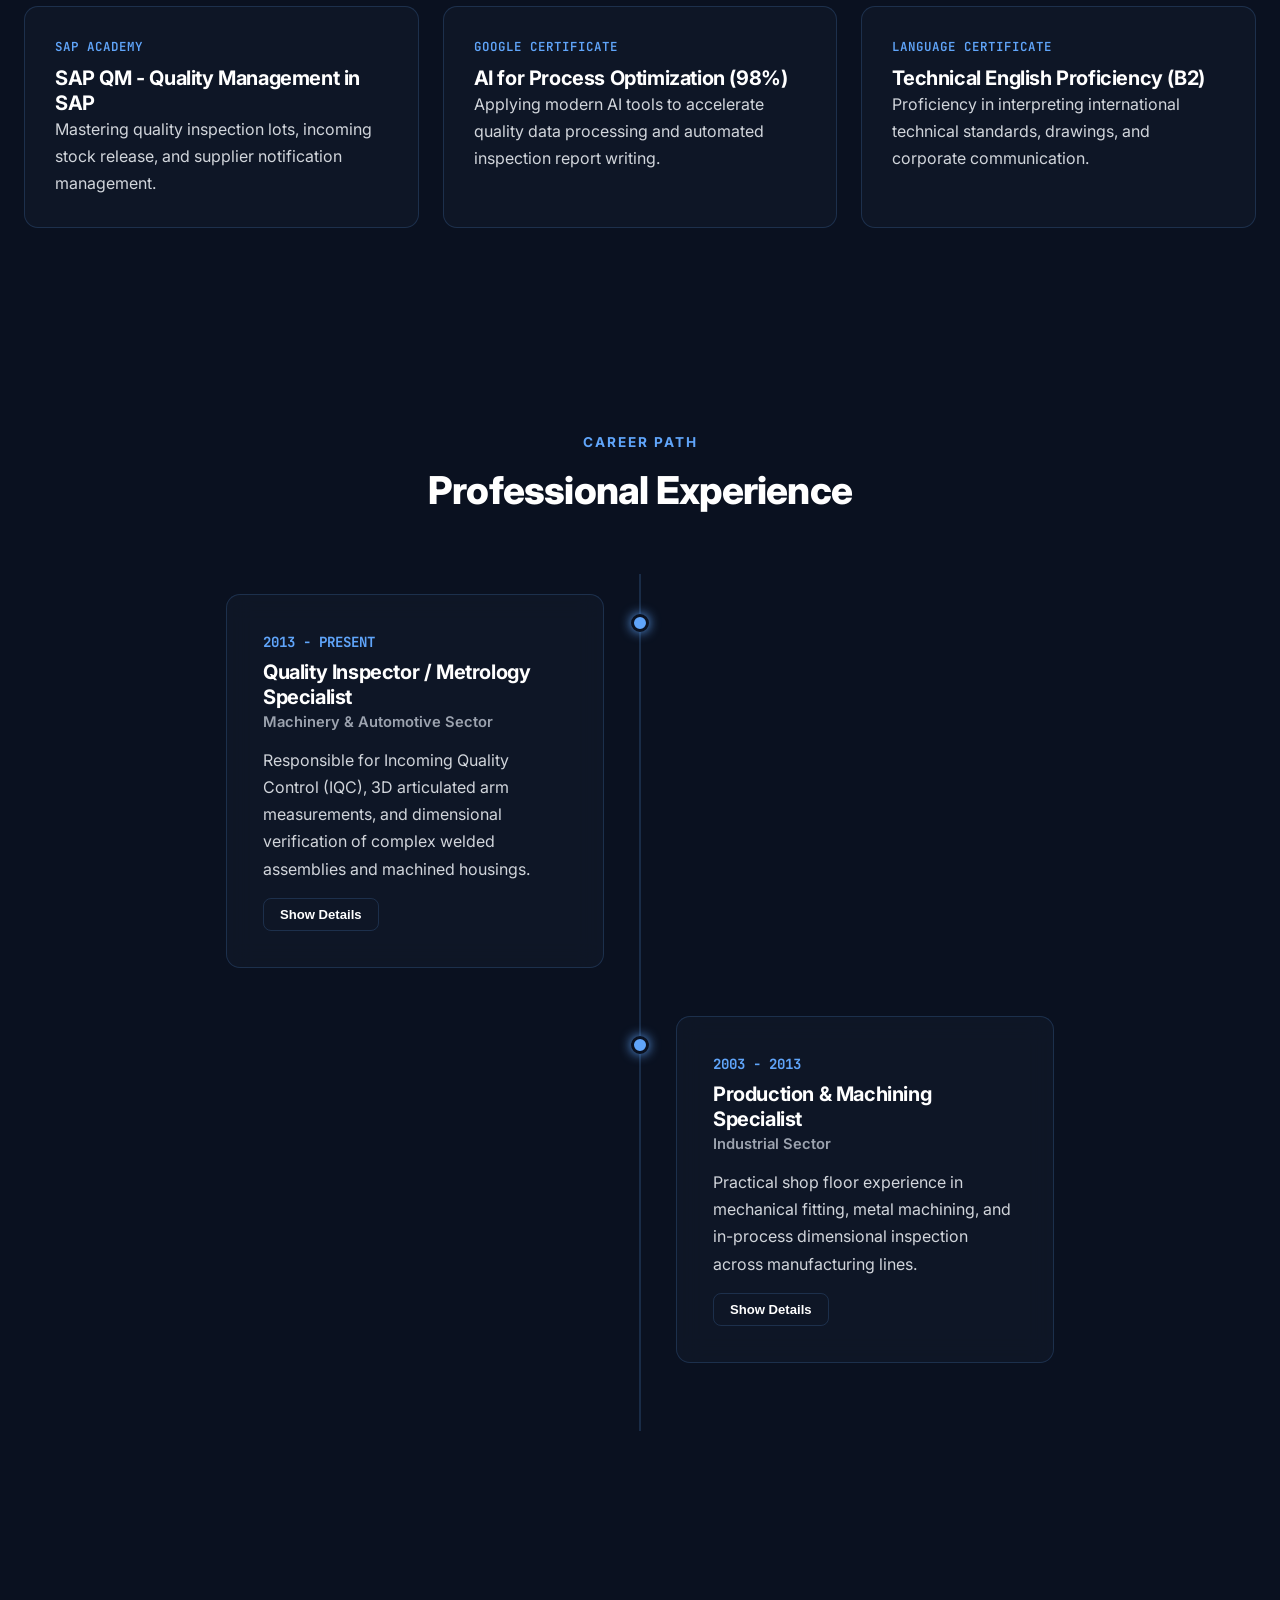
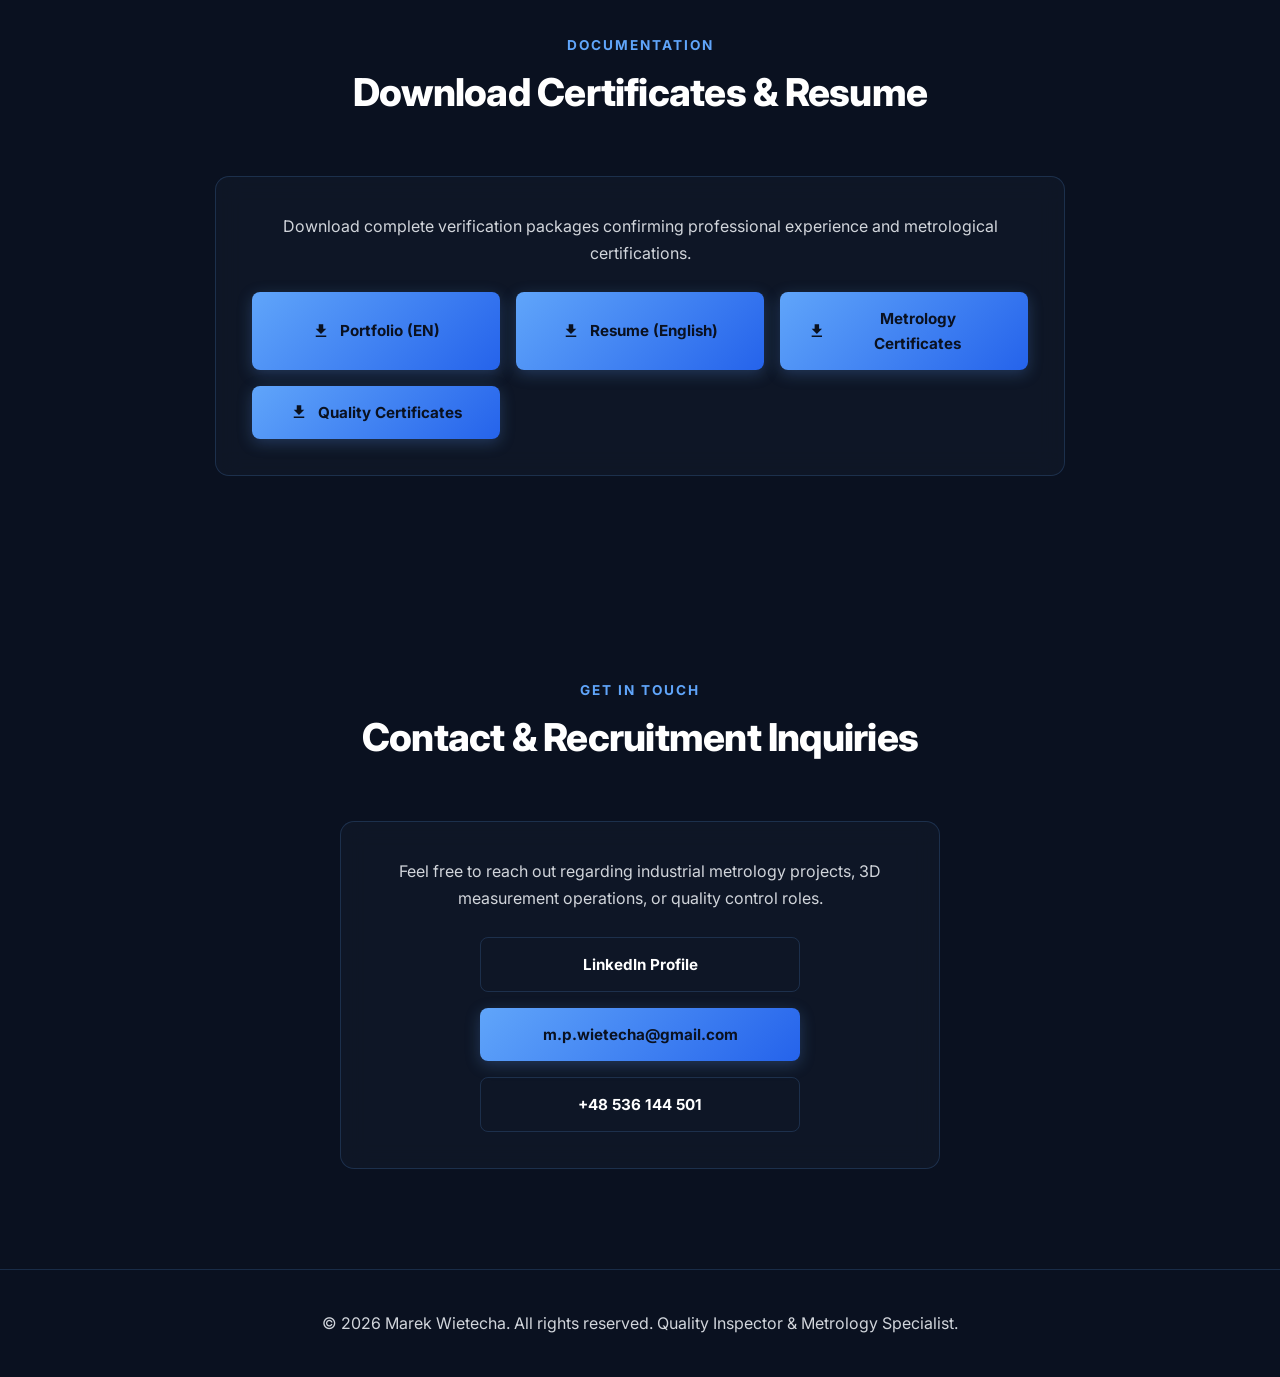
==== commit 3678f331: "Update en.html" ====
--- a/en.html
+++ b/en.html
@@ -72,6 +72,10 @@
                 </div>
             </a>
             
+            <button class="mobile-menu-toggle" aria-label="Toggle navigation menu" aria-expanded="false">
+                <svg width="24" height="24" viewBox="0 0 24 24" fill="none" stroke="currentColor" stroke-width="2"><path d="M3 12h18M3 6h18M3 18h18"/></svg>
+            </button>
+
             <div class="links">
                 <a href="#about">About</a>
                 <a href="#stats">Stats</a>
@@ -126,7 +130,7 @@
 
     <main class="container">
 
-        <!-- Stats Counter -->
+        <!-- Stats Section -->
         <section id="stats" class="stats-section">
             <div class="stats-grid">
                 <div class="stat-card">
@@ -264,7 +268,7 @@
             </div>
         </section>
 
-        <!-- Certificates with Search and Filters -->
+        <!-- Certificates Section -->
         <section id="certificates">
             <div class="section-header">
                 <span class="section-subtitle">Qualifications</span>
--- a/css/style.css
+++ b/css/style.css
@@ -1,91 +1,268 @@
 /* ==========================================================================
-   RESET & BASE STYLES
+   MAREK WIETECHA - SENIOR QUALITY INSPECTOR & METROLOGY SPECIALIST
+   INDUSTRIAL PREMIUM DESIGN SYSTEM & CORE STYLESHEET
    ========================================================================== */
-* {
+
+/* --------------------------------------------------------------------------
+   1. DESIGN SYSTEM & CSS VARIABLES
+   -------------------------------------------------------------------------- */
+:root {
+    /* Color Palette - Dark Industrial & Tech Blue Accent */
+    --bg-dark: #0a1120;
+    --bg-card: rgba(16, 24, 40, 0.75);
+    --bg-card-hover: rgba(22, 34, 56, 0.90);
+    --bg-glass: rgba(255, 255, 255, 0.03);
+    
+    --border-glass: rgba(96, 165, 250, 0.18);
+    --border-hover: rgba(96, 165, 250, 0.50);
+    --border-subtle: rgba(255, 255, 255, 0.10);
+
+    --accent-blue: #60a5fa;
+    --accent-blue-hover: #3b82f6;
+    --accent-glow: rgba(96, 165, 250, 0.25);
+    --accent-glow-strong: rgba(96, 165, 250, 0.45);
+    
+    /* High-Contrast WCAG 2.1 AA Compliant Colors */
+    --text-main: #f3f4f6;
+    --text-muted: #d1d5db;
+    --text-dim: #9ca3af;
+    --text-light: #ffffff;
+
+    /* Typography */
+    --font-main: 'Inter', system-ui, -apple-system, BlinkMacSystemFont, "Segoe UI", Roboto, sans-serif;
+    --font-code: 'JetBrains Mono', monospace;
+
+    /* Spacing & Layout */
+    --container-max-width: 1280px;
+    --section-padding-desktop: 100px 0;
+    --section-padding-mobile: 60px 0;
+    --border-radius-sm: 8px;
+    --border-radius-md: 14px;
+    --border-radius-lg: 20px;
+    
+    /* Transitions */
+    --transition-fast: 0.2s cubic-bezier(0.4, 0, 0.2, 1);
+    --transition-normal: 0.3s cubic-bezier(0.4, 0, 0.2, 1);
+    --transition-slow: 0.5s cubic-bezier(0.4, 0, 0.2, 1);
+}
+
+/* --------------------------------------------------------------------------
+   2. GLOBAL RESET & BASE STYLES
+   -------------------------------------------------------------------------- */
+*, *::before, *::after {
+    box-sizing: border-box;
     margin: 0;
     padding: 0;
-    box-sizing: border-box;
-}
-
-:root {
-    --bg-color: #0a1120;
-    --card-bg: rgba(255, 255, 255, 0.03);
-    --card-border: rgba(255, 255, 255, 0.08);
-    --accent-color: #60a5fa;
-    --accent-hover: #3b82f6;
-    --text-primary: #f3f4f6;
-    --text-secondary: #9ca3af;
-    --nav-bg: rgba(10, 17, 32, 0.85);
+}
+
+html {
+    scroll-behavior: smooth;
+    text-size-adjust: 100%;
+    -webkit-text-size-adjust: 100%;
 }
 
 body {
-    font-family: -apple-system, BlinkMacSystemFont, "Segoe UI", Roboto, Helvetica, Arial, sans-serif;
-    background-color: var(--bg-color);
-    color: var(--text-primary);
-    line-height: 1.6;
+    background-color: var(--bg-dark);
+    color: var(--text-main);
+    font-family: var(--font-main);
+    line-height: 1.65;
     overflow-x: hidden;
-}
-
+    -webkit-font-smoothing: antialiased;
+    -moz-osx-font-smoothing: grayscale;
+}
+
+/* Custom Scrollbar */
+::-webkit-scrollbar {
+    width: 10px;
+}
+::-webkit-scrollbar-track {
+    background: var(--bg-dark);
+}
+::-webkit-scrollbar-thumb {
+    background: rgba(96, 165, 250, 0.25);
+    border-radius: 5px;
+    border: 2px solid var(--bg-dark);
+}
+::-webkit-scrollbar-thumb:hover {
+    background: var(--accent-blue);
+}
+
+/* Accessible Focus Ring */
+:focus-visible {
+    outline: 2px solid var(--accent-blue);
+    outline-offset: 4px;
+}
+
+/* Selection */
+::selection {
+    background-color: rgba(96, 165, 250, 0.35);
+    color: #ffffff;
+}
+
+/* --------------------------------------------------------------------------
+   3. TYPOGRAPHY & HEADINGS
+   -------------------------------------------------------------------------- */
+h1, h2, h3, h4, h5, h6 {
+    color: var(--text-light);
+    font-weight: 700;
+    line-height: 1.25;
+    letter-spacing: -0.02em;
+}
+
+h1 {
+    font-size: clamp(2.5rem, 5vw, 4rem);
+    font-weight: 800;
+    letter-spacing: -0.03em;
+}
+
+h2 {
+    font-size: clamp(1.8rem, 3vw, 2.5rem);
+    font-weight: 800;
+}
+
+h3 {
+    font-size: 1.25rem;
+    font-weight: 700;
+}
+
+p {
+    color: var(--text-muted);
+    font-size: 1rem;
+    line-height: 1.7;
+}
+
+p strong, li strong {
+    color: var(--text-light);
+    font-weight: 600;
+}
+
+/* --------------------------------------------------------------------------
+   4. LAYOUT & CONTAINERS
+   -------------------------------------------------------------------------- */
 .container {
-    max-width: 1200px;
+    width: 100%;
+    max-width: var(--container-max-width);
     margin: 0 auto;
-    padding: 0 20px;
-}
-
-/* ==========================================================================
-   NAVIGATION
-   ========================================================================== */
+    padding: 0 24px;
+    position: relative;
+    z-index: 1;
+}
+
+section {
+    padding: var(--section-padding-desktop);
+    position: relative;
+}
+
+.section-header {
+    text-align: center;
+    max-width: 750px;
+    margin: 0 auto 60px auto;
+}
+
+.section-subtitle {
+    color: var(--accent-blue);
+    font-size: 0.85rem;
+    font-weight: 700;
+    text-transform: uppercase;
+    letter-spacing: 2px;
+    margin-bottom: 12px;
+    display: inline-block;
+}
+
+/* --------------------------------------------------------------------------
+   5. NAVIGATION BAR
+   -------------------------------------------------------------------------- */
 .nav {
     position: fixed;
     top: 0;
     left: 0;
     width: 100%;
-    background: var(--nav-bg);
-    backdrop-filter: blur(10px);
-    -webkit-backdrop-filter: blur(10px);
     z-index: 1000;
-    border-bottom: 1px solid var(--card-border);
+    background: rgba(10, 17, 32, 0.88);
+    backdrop-filter: blur(16px);
+    -webkit-backdrop-filter: blur(16px);
+    border-bottom: 1px solid var(--border-glass);
+    transition: all var(--transition-normal);
 }
 
 .nav-container {
     display: flex;
     align-items: center;
     justify-content: space-between;
-    height: 70px;
+    height: 72px;
 }
 
 .logo-custom {
     display: flex;
     align-items: center;
-    justify-content: center;
+    gap: 12px;
+    text-decoration: none;
+}
+
+.logo-badge {
     width: 42px;
     height: 42px;
-    background: linear-gradient(135deg, rgba(96, 165, 250, 0.2), rgba(59, 130, 246, 0.05));
-    border: 1px solid var(--accent-color);
-    border-radius: 8px;
-}
-
-.logo-text {
+    background: linear-gradient(135deg, var(--accent-blue), #1e40af);
+    color: #0a1120;
     font-weight: 800;
-    color: var(--accent-color);
     font-size: 1.1rem;
+    border-radius: var(--border-radius-sm);
+    display: flex;
+    align-items: center;
+    justify-content: center;
+    box-shadow: 0 0 15px var(--accent-glow);
+}
+
+.logo-title {
+    color: #ffffff;
+    font-size: 1rem;
+    font-weight: 700;
+    letter-spacing: -0.5px;
+    display: block;
+}
+
+.logo-subtitle {
+    color: var(--accent-blue);
+    font-size: 0.72rem;
+    font-weight: 500;
+    text-transform: uppercase;
     letter-spacing: 1px;
+    display: block;
 }
 
 .links {
     display: flex;
-    gap: 20px;
+    align-items: center;
+    gap: 28px;
 }
 
 .links a {
-    color: var(--text-secondary);
+    color: var(--text-muted);
     text-decoration: none;
-    font-size: 0.95rem;
-    transition: color 0.3s ease;
-}
-
-.links a:hover {
-    color: var(--accent-color);
+    font-size: 0.9rem;
+    font-weight: 500;
+    transition: color var(--transition-fast);
+    position: relative;
+    padding: 4px 0;
+}
+
+.links a:hover, .links a.active {
+    color: var(--accent-blue);
+}
+
+.links a::after {
+    content: '';
+    position: absolute;
+    bottom: -2px;
+    left: 0;
+    width: 0%;
+    height: 2px;
+    background: var(--accent-blue);
+    transition: width var(--transition-normal);
+}
+
+.links a:hover::after, .links a.active::after {
+    width: 100%;
 }
 
 .lang-switch {
@@ -97,246 +274,80 @@
 
 .lang-btn {
     background: rgba(255, 255, 255, 0.05);
-    border: 1px solid var(--card-border);
-    color: var(--text-secondary);
-    padding: 4px 10px;
-    border-radius: 4px;
-    text-decoration: none;
-    font-size: 12px;
-    font-weight: 600;
-    transition: all 0.3s ease;
-}
-
-.lang-btn:hover, 
-.lang-btn.active {
-    background: var(--accent-color);
-    border-color: var(--accent-color);
-    color: var(--bg-color);
-}
-
-/* ==========================================================================
-   HERO SECTION - BEZ ROZCIĄGANIA DLA AUTO I FIXEM WYMIARÓW
-   ========================================================================== */
-.hero {
-    padding: 130px 0 70px 0;
-    border-bottom: 1px solid var(--card-border);
-    position: relative;
-    overflow: hidden;
-    
-    /* Wyłączamy skalowanie do krawędzi okna. Tło ma naturalny rozmiar / wysokość sekcji */
-    background-image: linear-gradient(
-        to right, 
-        rgba(10, 17, 32, 0.1) 0%, 
-        rgba(10, 17, 32, 0.4) 40%, 
-        rgba(10, 17, 32, 0.95) 75%,
-        var(--bg-color) 100%
-    ), url('../images/hero-bg.png') !important;
-    
-    background-repeat: no-repeat !important;
-    background-size: auto 100% !important; /* Sztywna wysokość równa sekcji, szerokość wynikająca z proporcji obrazu */
-    background-position: left center !important;
-}
-
-.hero-container {
-    display: flex;
-    align-items: center;
-    justify-content: space-between;
-    gap: 20px;
-    position: relative;
-    z-index: 2;
-    width: 100%;
-}
-
-/* Blok z tekstem umieszczony po prawej stronie */
-.hero-text-block {
-    flex: 0 0 360px !important;
-    width: 360px !important;
-    max-width: 360px !important;
-    margin-left: auto !important;
-    margin-right: 20px !important;
-    z-index: 10;
-}
-
-.tag {
-    color: var(--accent-color);
-    font-size: 0.75rem;
-    font-weight: 700;
-    letter-spacing: 1px;
-    margin-bottom: 12px;
-    text-transform: uppercase;
-}
-
-.hero h1 {
-    font-size: 2.2rem;
-    line-height: 1.1;
-    margin-bottom: 10px;
-    color: #ffffff;
-    font-weight: 800;
-}
-
-.hero h2 {
-    font-size: 1.1rem;
-    font-weight: 400;
-    color: var(--text-secondary);
-    margin-bottom: 15px;
-    line-height: 1.3;
-}
-
-.hero-sub {
-    font-size: 0.85rem;
-    color: var(--text-secondary);
-    margin-bottom: 25px;
-    line-height: 1.4;
-}
-
-/* Blok ze zdjęciem profilowym */
-.profile-block {
-    flex-shrink: 0;
-    display: flex;
-    justify-content: center;
-    align-items: center;
-    z-index: 10;
-}
-
-.profile-photo-new {
-    width: 200px;
-    height: 200px;
-    border-radius: 50%;
-    overflow: hidden;
-    border: 3px solid var(--accent-color);
-    box-shadow: 0 0 30px rgba(96, 165, 250, 0.25);
-    aspect-ratio: 1 / 1;
-}
-
-.profile-photo-new img {
-    width: 100%;
-    height: 100%;
-    object-fit: cover;
-}
-
-/* ==========================================================================
-   BUTTONS
-   ========================================================================== */
-.buttons {
-    display: flex;
-    gap: 10px;
-    z-index: 10;
-}
-
-.btn {
-    display: inline-block;
-    padding: 10px 16px;
-    background: var(--accent-color);
-    color: var(--bg-color);
+    border: 1px solid var(--border-glass);
+    color: var(--text-muted);
+    padding: 6px 12px;
     border-radius: 6px;
     text-decoration: none;
-    font-weight: 600;
-    font-size: 0.85rem;
-    transition: all 0.3s ease;
-    border: 1px solid var(--accent-color);
-    white-space: nowrap;
-}
-
-.btn:hover {
-    background: var(--accent-hover);
-    border-color: var(--accent-hover);
-    transform: translateY(-2px);
-    box-shadow: 0 4px 15px rgba(96, 165, 250, 0.3);
-}
-
-.btn.ghost {
+    font-size: 0.78rem;
+    font-weight: 700;
+    transition: all var(--transition-normal);
+}
+
+.lang-btn:hover, .lang-btn.active {
+    background: var(--accent-blue);
+    border-color: var(--accent-blue);
+    color: #0a1120;
+    box-shadow: 0 0 12px var(--accent-glow);
+}
+
+/* Mobile Nav Toggle Button */
+.mobile-menu-toggle {
+    display: none;
     background: transparent;
-    color: var(--text-primary);
-    border-color: var(--card-border);
-}
-
-.btn.ghost:hover {
-    border-color: var(--accent-color);
-    color: var(--accent-color);
-}
-
-.contact-btn {
-    padding: 10px 16px;
-    background: rgba(255, 255, 255, 0.05);
-    border: 1px solid var(--card-border);
-    color: var(--text-primary);
+    border: 1px solid var(--border-glass);
+    color: var(--text-main);
+    padding: 8px;
     border-radius: 6px;
-    text-decoration: none;
-    font-weight: 500;
-    font-size: 0.85rem;
-    transition: all 0.3s ease;
-    white-space: nowrap;
-}
-
-.contact-btn:hover {
-    border-color: var(--accent-color);
-    color: var(--accent-color);
-    background: rgba(96, 165, 250, 0.05);
-}
-
-/* ==========================================================================
-   SECTIONS & CARDS
-   ========================================================================== */
-section {
-    padding: 70px 0;
-    border-bottom: 1px solid var(--card-border);
-}
-
-section h2 {
-    font-size: 2rem;
-    margin-bottom: 25px;
-    color: #ffffff;
-}
-
-.tech-category-title {
-    color: var(--accent-color);
-    font-size: 1.3rem;
-    margin: 2.5rem 0 1.2rem 0;
-    font-weight: 600;
-    border-left: 3px solid var(--accent-color);
-    padding-left: 12px;
-}
-
+    cursor: pointer;
+}
+
+/* --------------------------------------------------------------------------
+   6. GLASSMORPHISM & UNIFORM CARD COMPONENTS
+   -------------------------------------------------------------------------- */
 .glass {
-    background: var(--card-bg);
-    border: 1px solid var(--card-border);
-    border-radius: 12px;
-    padding: 30px;
-    backdrop-filter: blur(10px);
+    background: var(--bg-card);
+    backdrop-filter: blur(12px);
+    -webkit-backdrop-filter: blur(12px);
+    border: 1px solid var(--border-glass);
+    border-radius: var(--border-radius-md);
+    padding: 36px;
+    transition: all var(--transition-normal);
+}
+
+.glass:hover {
+    border-color: var(--border-hover);
+    box-shadow: 0 12px 30px rgba(0, 0, 0, 0.35), 0 0 20px var(--accent-glow);
+    transform: translateY(-3px);
 }
 
 .grid {
     display: grid;
-    grid-template-columns: repeat(auto-fit, minmax(300px, 1fr));
-    gap: 20px;
+    grid-template-columns: repeat(auto-fit, minmax(320px, 1fr));
+    gap: 24px;
+    align-items: stretch;
 }
 
 .card {
-    background: var(--card-bg);
-    border: 1px solid var(--card-border);
-    border-radius: 12px;
-    padding: 25px;
-    transition: all 0.3s ease;
+    background: var(--bg-card);
+    border: 1px solid var(--border-glass);
+    border-radius: var(--border-radius-md);
+    padding: 30px;
+    transition: all var(--transition-normal);
+    position: relative;
+    overflow: hidden;
+    display: flex;
+    flex-direction: column;
+    height: 100%;
 }
 
 .card:hover {
-    border-color: rgba(96, 165, 250, 0.4);
+    border-color: var(--border-hover);
     transform: translateY(-4px);
-    box-shadow: 0 8px 25px rgba(0, 0, 0, 0.3);
-}
-
-.card h3 {
-    font-size: 1.2rem;
-    margin-bottom: 12px;
-    color: #ffffff;
-}
-
-.card p {
-    color: var(--text-secondary);
-    font-size: 0.95rem;
-}
-
-/* Ikonki w kartach */
+    box-shadow: 0 10px 25px rgba(0, 0, 0, 0.35);
+    background: var(--bg-card-hover);
+}
+
 .card-icon-container {
     display: flex;
     align-items: center;
@@ -346,113 +357,487 @@
     background: rgba(96, 165, 250, 0.08);
     border: 1px solid rgba(96, 165, 250, 0.2);
     border-radius: 10px;
-    margin-bottom: 18px;
-    color: var(--accent-color);
-    transition: all 0.3s ease;
+    margin-bottom: 20px;
+    color: var(--accent-blue);
+    transition: all var(--transition-normal);
+    flex-shrink: 0;
 }
 
 .card:hover .card-icon-container {
-    background: var(--accent-color);
-    color: var(--bg-color);
+    background: var(--accent-blue);
+    color: #0a1120;
+    box-shadow: 0 0 15px var(--accent-glow);
+}
+
+/* --------------------------------------------------------------------------
+   7. BUTTONS & INTERACTIVE ELEMENTS
+   -------------------------------------------------------------------------- */
+.btn {
+    display: inline-flex;
+    align-items: center;
+    justify-content: center;
+    gap: 10px;
+    background: linear-gradient(135deg, var(--accent-blue), #2563eb);
+    color: #0a1120;
+    font-weight: 700;
+    padding: 14px 28px;
+    border-radius: var(--border-radius-sm);
+    text-decoration: none;
+    transition: all var(--transition-normal);
+    box-shadow: 0 4px 15px var(--accent-glow);
+    border: none;
+    cursor: pointer;
+    font-size: 0.95rem;
+}
+
+.btn:hover {
     transform: translateY(-2px);
-    box-shadow: 0 4px 12px rgba(96, 165, 250, 0.3);
-}
-
-.card-icon-container svg {
-    stroke: currentColor;
-}
-
-/* Karty ze specyfikacjami (listy) */
-.spec-card ul {
-    list-style-type: none;
-    padding-left: 0;
-}
-
-.spec-card ul li {
-    position: relative;
-    padding-left: 18px;
+    box-shadow: 0 6px 20px rgba(96, 165, 250, 0.45);
+    background: linear-gradient(135deg, #93c5fd, #3b82f6);
+}
+
+.btn.ghost {
+    background: transparent;
+    border: 1px solid var(--border-glass);
+    color: #ffffff;
+    box-shadow: none;
+}
+
+.btn.ghost:hover {
+    background: rgba(96, 165, 250, 0.12);
+    border-color: var(--accent-blue);
+    color: var(--accent-blue);
+}
+
+/* --------------------------------------------------------------------------
+   8. HERO SECTION
+   -------------------------------------------------------------------------- */
+.hero {
+    min-height: 90vh;
+    display: flex;
+    align-items: center;
+    position: relative;
+    padding-top: 130px;
+    padding-bottom: 60px;
+    background: radial-gradient(circle at 70% 30%, rgba(30, 58, 138, 0.28) 0%, rgba(10, 17, 32, 1) 70%);
+    overflow: hidden;
+}
+
+.hero-container {
+    display: grid;
+    grid-template-columns: 1.2fr 0.8fr;
+    gap: 60px;
+    align-items: center;
+}
+
+.tag {
+    display: inline-flex;
+    align-items: center;
+    gap: 8px;
+    background: rgba(96, 165, 250, 0.08);
+    border: 1px solid rgba(96, 165, 250, 0.25);
+    color: var(--accent-blue);
+    font-size: 0.78rem;
+    font-weight: 700;
+    letter-spacing: 1.5px;
+    text-transform: uppercase;
+    padding: 6px 14px;
+    border-radius: 20px;
+    margin-bottom: 24px;
+}
+
+.hero-text-block h1 {
+    margin-bottom: 12px;
+}
+
+.hero-text-block h2 {
+    font-size: 1.5rem;
+    font-weight: 600;
+    color: var(--accent-blue);
+    margin-bottom: 20px;
+    letter-spacing: -0.3px;
+}
+
+.hero-sub {
+    font-size: 1.1rem;
+    color: var(--text-muted);
+    margin-bottom: 36px;
+    max-width: 620px;
+    line-height: 1.7;
+}
+
+.buttons {
+    display: flex;
+    gap: 16px;
+    flex-wrap: wrap;
+}
+
+.profile-block {
+    position: relative;
+    display: flex;
+    justify-content: center;
+}
+
+.profile-photo-wrapper {
+    position: relative;
+    width: 320px;
+    height: 380px;
+    border-radius: var(--border-radius-lg);
+    padding: 10px;
+    background: linear-gradient(135deg, rgba(96, 165, 250, 0.35), rgba(255, 255, 255, 0.02));
+    box-shadow: 0 20px 50px rgba(0, 0, 0, 0.5);
+}
+
+.profile-photo-new {
+    width: 100%;
+    height: 100%;
+    border-radius: var(--border-radius-md);
+    overflow: hidden;
+    position: relative;
+}
+
+.profile-photo-new img {
+    width: 100%;
+    height: 100%;
+    object-fit: cover;
+    filter: grayscale(10%) contrast(105%);
+    transition: transform var(--transition-slow);
+}
+
+.profile-photo-wrapper:hover img {
+    transform: scale(1.03);
+    filter: grayscale(0%);
+}
+
+/* --------------------------------------------------------------------------
+   9. STATS COUNTER SECTION
+   -------------------------------------------------------------------------- */
+.stats-section {
+    padding: 40px 0 80px 0;
+    border-bottom: 1px solid var(--border-glass);
+}
+
+.stats-grid {
+    display: grid;
+    grid-template-columns: repeat(4, 1fr);
+    gap: 24px;
+}
+
+.stat-card {
+    background: var(--bg-card);
+    border: 1px solid var(--border-glass);
+    border-radius: var(--border-radius-md);
+    padding: 28px;
+    text-align: center;
+    transition: transform var(--transition-normal);
+}
+
+.stat-card:hover {
+    transform: translateY(-5px);
+    border-color: var(--accent-blue);
+}
+
+.stat-number {
+    font-size: 2.75rem;
+    font-weight: 800;
+    color: var(--accent-blue);
+    font-family: var(--font-code);
+    margin-bottom: 6px;
+}
+
+.stat-label {
+    font-size: 0.88rem;
+    color: var(--text-muted);
+    text-transform: uppercase;
+    letter-spacing: 1px;
+    font-weight: 600;
+}
+
+/* --------------------------------------------------------------------------
+   10. ABOUT & SPECS SECTION
+   -------------------------------------------------------------------------- */
+.about-grid {
+    display: grid;
+    grid-template-columns: 1fr 1fr;
+    gap: 40px;
+    align-items: stretch;
+}
+
+.tech-category-title {
+    color: var(--accent-blue);
+    font-size: 1.25rem;
+    margin: 40px 0 20px 0;
+    font-weight: 700;
+    border-left: 3px solid var(--accent-blue);
+    padding-left: 12px;
+}
+
+/* --------------------------------------------------------------------------
+   11. CERTIFICATES SEARCH & FILTER
+   -------------------------------------------------------------------------- */
+.filter-container {
+    display: flex;
+    flex-direction: column;
+    gap: 20px;
+    margin-bottom: 40px;
+    align-items: center;
+}
+
+.search-input {
+    width: 100%;
+    max-width: 480px;
+    padding: 14px 20px;
+    background: rgba(255, 255, 255, 0.04);
+    border: 1px solid var(--border-glass);
+    border-radius: var(--border-radius-sm);
+    color: #ffffff;
+    font-size: 0.95rem;
+    outline: none;
+    transition: border-color var(--transition-normal);
+}
+
+.search-input:focus {
+    border-color: var(--accent-blue);
+    box-shadow: 0 0 12px var(--accent-glow);
+}
+
+.filter-buttons {
+    display: flex;
+    flex-wrap: wrap;
+    gap: 10px;
+    justify-content: center;
+}
+
+.filter-btn {
+    background: rgba(255, 255, 255, 0.04);
+    border: 1px solid var(--border-glass);
+    color: var(--text-muted);
+    padding: 8px 18px;
+    border-radius: 20px;
+    cursor: pointer;
+    font-size: 0.85rem;
+    font-weight: 600;
+    transition: all var(--transition-fast);
+}
+
+.filter-btn:hover, .filter-btn.active {
+    background: var(--accent-blue);
+    color: #0a1120;
+    border-color: var(--accent-blue);
+    box-shadow: 0 0 12px var(--accent-glow);
+}
+
+.cert-issuer {
+    font-size: 0.78rem;
+    font-family: var(--font-code);
+    color: var(--accent-blue);
+    font-weight: 600;
+    text-transform: uppercase;
+    letter-spacing: 1px;
     margin-bottom: 8px;
-    color: var(--text-secondary);
-    font-size: 0.95rem;
-}
-
-.spec-card ul li::before {
-    content: "•";
-    color: var(--accent-color);
-    font-weight: bold;
+}
+
+/* --------------------------------------------------------------------------
+   12. REFACTORED CAREER TIMELINE
+   -------------------------------------------------------------------------- */
+.timeline {
+    position: relative;
+    max-width: 900px;
+    margin: 0 auto;
+    padding: 20px 0;
+}
+
+.timeline::before {
+    content: '';
     position: absolute;
+    top: 0;
+    bottom: 0;
+    left: 50%;
+    width: 2px;
+    background: var(--border-glass);
+    transform: translateX(-50%);
+}
+
+.timeline-item {
+    position: relative;
+    margin-bottom: 48px;
+    width: 50%;
+    padding: 0 36px;
+}
+
+.timeline-item:nth-child(odd) {
     left: 0;
-    top: 0;
-}
-
-.spec-card ul li strong {
-    color: var(--text-primary);
-}
-
-/* ==========================================================================
-   DOWNLOAD GRID
-   ========================================================================== */
+    text-align: right;
+}
+
+.timeline-item:nth-child(even) {
+    left: 50%;
+    text-align: left;
+}
+
+.timeline-dot {
+    position: absolute;
+    top: 20px;
+    width: 18px;
+    height: 18px;
+    border-radius: 50%;
+    background: var(--accent-blue);
+    box-shadow: 0 0 12px var(--accent-blue);
+    border: 3px solid var(--bg-dark);
+    z-index: 2;
+}
+
+.timeline-item:nth-child(odd) .timeline-dot {
+    right: -9px;
+}
+
+.timeline-item:nth-child(even) .timeline-dot {
+    left: -9px;
+}
+
+.timeline-date {
+    font-family: var(--font-code);
+    font-size: 0.88rem;
+    color: var(--accent-blue);
+    font-weight: 700;
+    margin-bottom: 6px;
+}
+
+.timeline-company {
+    font-size: 0.92rem;
+    color: var(--text-dim);
+    font-weight: 600;
+    margin-bottom: 12px;
+}
+
+.timeline-card {
+    text-align: left;
+}
+
+/* --------------------------------------------------------------------------
+   13. DOWNLOADS GRID
+   -------------------------------------------------------------------------- */
 .download-grid {
     display: grid;
     grid-template-columns: repeat(auto-fit, minmax(220px, 1fr));
-    gap: 15px;
-    margin-top: 25px;
-}
-
-.download-grid .btn {
-    display: flex;
-    align-items: center;
-    justify-content: center;
+    gap: 16px;
+    margin-top: 24px;
+}
+
+/* --------------------------------------------------------------------------
+   14. FOOTER
+   -------------------------------------------------------------------------- */
+footer {
+    border-top: 1px solid var(--border-glass);
+    padding: 40px 0;
     text-align: center;
-    padding: 12px 15px;
-    font-size: 0.9rem;
-}
-
-/* ==========================================================================
-   FOOTER
-   ========================================================================== */
-footer {
-    text-align: center;
-    padding: 30px 0;
-    color: var(--text-secondary);
-    font-size: 0.85rem;
-}
-
-/* ==========================================================================
-   RESPONSIVE DESIGN
-   ========================================================================== */
-@media (max-width: 768px) {
-    .hero {
-        background-size: cover !important;
-        background-image: linear-gradient(
-            to bottom, 
-            rgba(10, 17, 32, 0.5) 0%, 
-            rgba(10, 17, 32, 0.95) 100%
-        ), url('../images/hero-bg.png') !important;
-        background-position: center top !important;
-    }
-
+    color: var(--text-muted);
+    font-size: 0.88rem;
+    background: rgba(10, 17, 32, 0.95);
+}
+
+/* --------------------------------------------------------------------------
+   15. REVEAL ANIMATIONS & PERFORMANCE
+   -------------------------------------------------------------------------- */
+.reveal-init {
+    opacity: 0;
+    transform: translateY(20px);
+    transition: opacity 0.6s ease-out, transform 0.6s ease-out;
+    will-change: opacity, transform;
+}
+
+.reveal-init.revealed {
+    opacity: 1;
+    transform: translateY(0);
+}
+
+/* --------------------------------------------------------------------------
+   16. MEDIA QUERIES & RESPONSIVE BREAKPOINTS
+   -------------------------------------------------------------------------- */
+@media (max-width: 992px) {
     .hero-container {
-        flex-direction: column-reverse;
+        grid-template-columns: 1fr;
         text-align: center;
-    }
-
-    .hero-text-block {
-        width: 100% !important;
-        max-width: 100% !important;
-        flex: 1 !important;
-        margin: 0 auto !important;
-    }
-
+        gap: 40px;
+    }
+    
+    .hero-text-block h1 {
+        font-size: 2.75rem;
+    }
+    
     .buttons {
         justify-content: center;
     }
-
+    
+    .stats-grid {
+        grid-template-columns: repeat(2, 1fr);
+    }
+    
+    .about-grid {
+        grid-template-columns: 1fr;
+    }
+
+    .mobile-menu-toggle {
+        display: block;
+    }
+    
     .links {
-        display: none;
-    }
-
-    .grid {
+        position: fixed;
+        top: 72px;
+        left: 0;
+        width: 100%;
+        background: rgba(10, 17, 32, 0.98);
+        flex-direction: column;
+        padding: 30px 0;
+        gap: 20px;
+        border-bottom: 1px solid var(--border-glass);
+        transform: translateY(-150%);
+        transition: transform var(--transition-normal);
+    }
+
+    body.menu-open .links {
+        transform: translateY(0);
+    }
+    
+    .timeline::before {
+        left: 20px;
+    }
+    
+    .timeline-item {
+        width: 100%;
+        padding-left: 50px;
+        padding-right: 0;
+        text-align: left !important;
+    }
+    
+    .timeline-item:nth-child(odd), .timeline-item:nth-child(even) {
+        left: 0;
+    }
+    
+    .timeline-item:nth-child(odd) .timeline-dot, .timeline-item:nth-child(even) .timeline-dot {
+        left: 11px;
+    }
+}
+
+@media (max-width: 576px) {
+    .stats-grid {
         grid-template-columns: 1fr;
     }
-}
+    
+    .hero-text-block h1 {
+        font-size: 2.2rem;
+    }
+    
+    .section-header h2 {
+        font-size: 1.75rem;
+    }
+    
+    section {
+        padding: var(--section-padding-mobile);
+    }
+
+    .profile-photo-wrapper {
+        width: 260px;
+        height: 310px;
+    }
+}
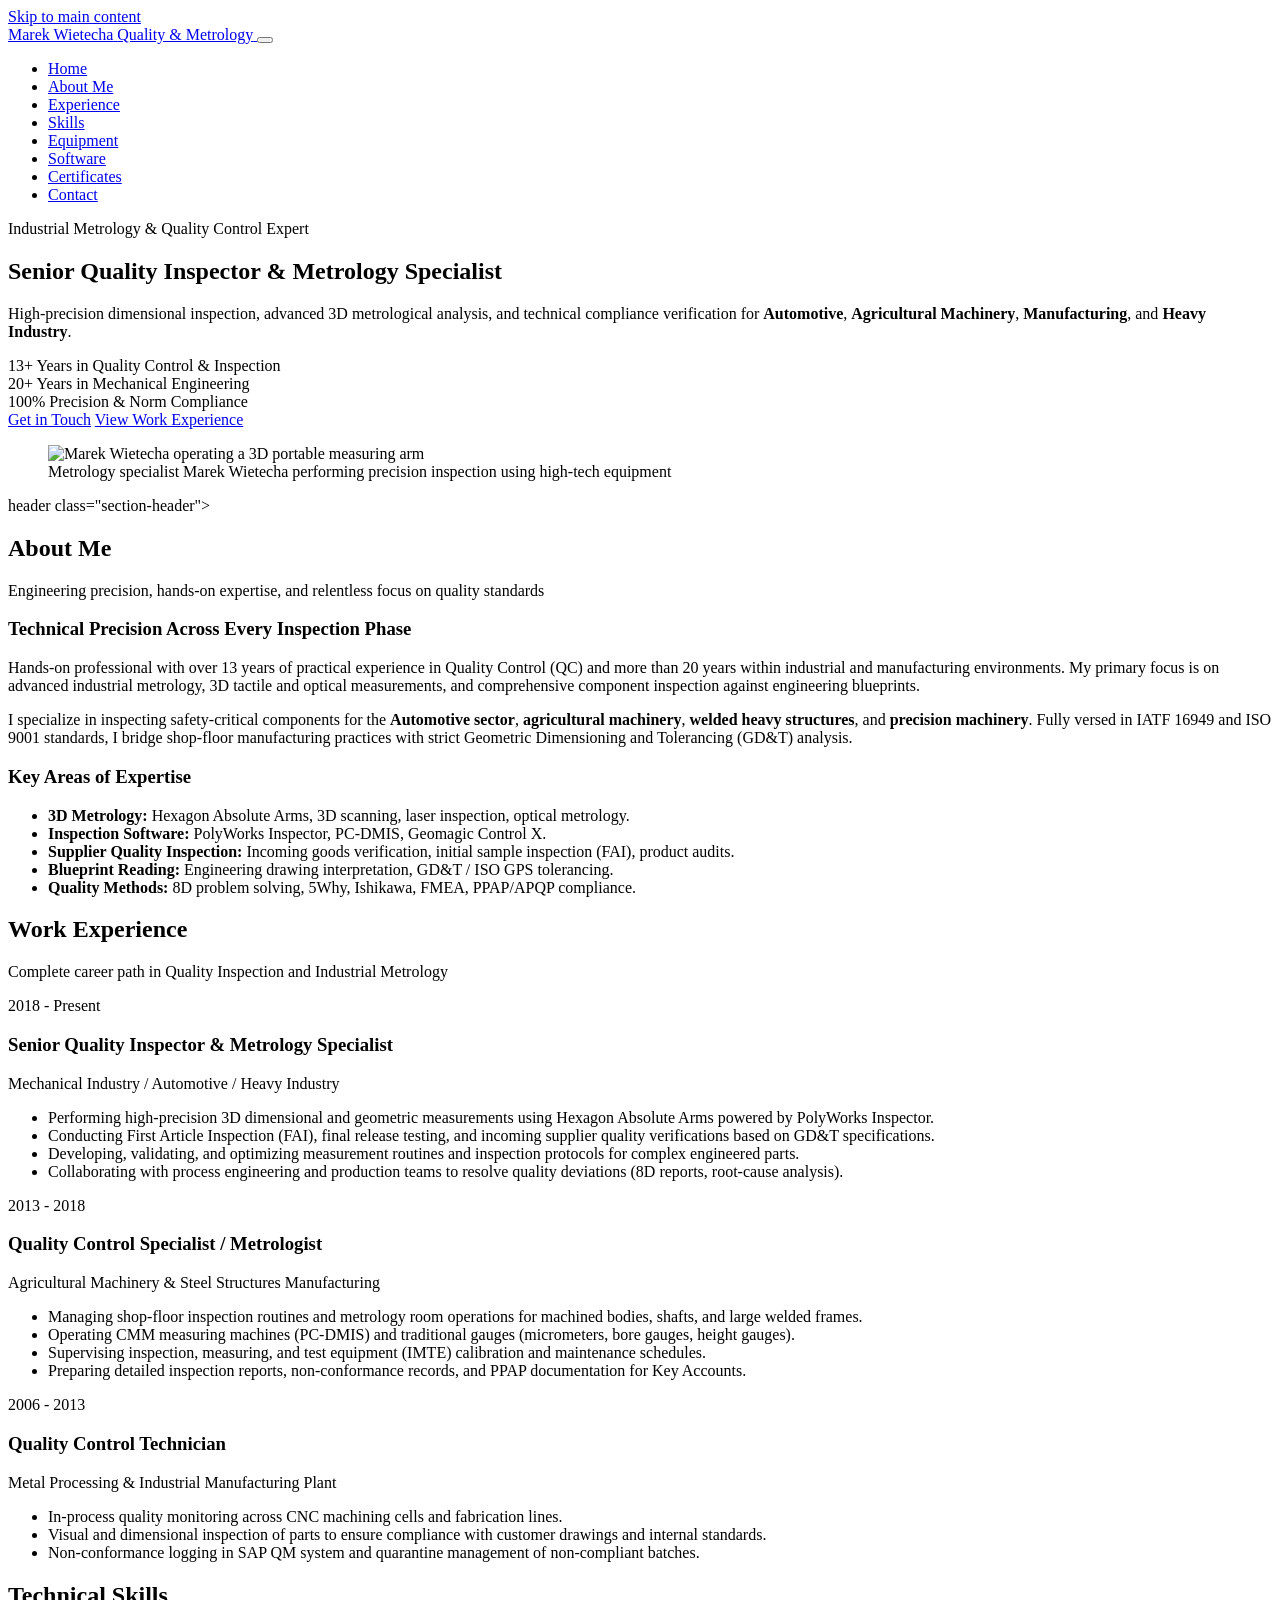
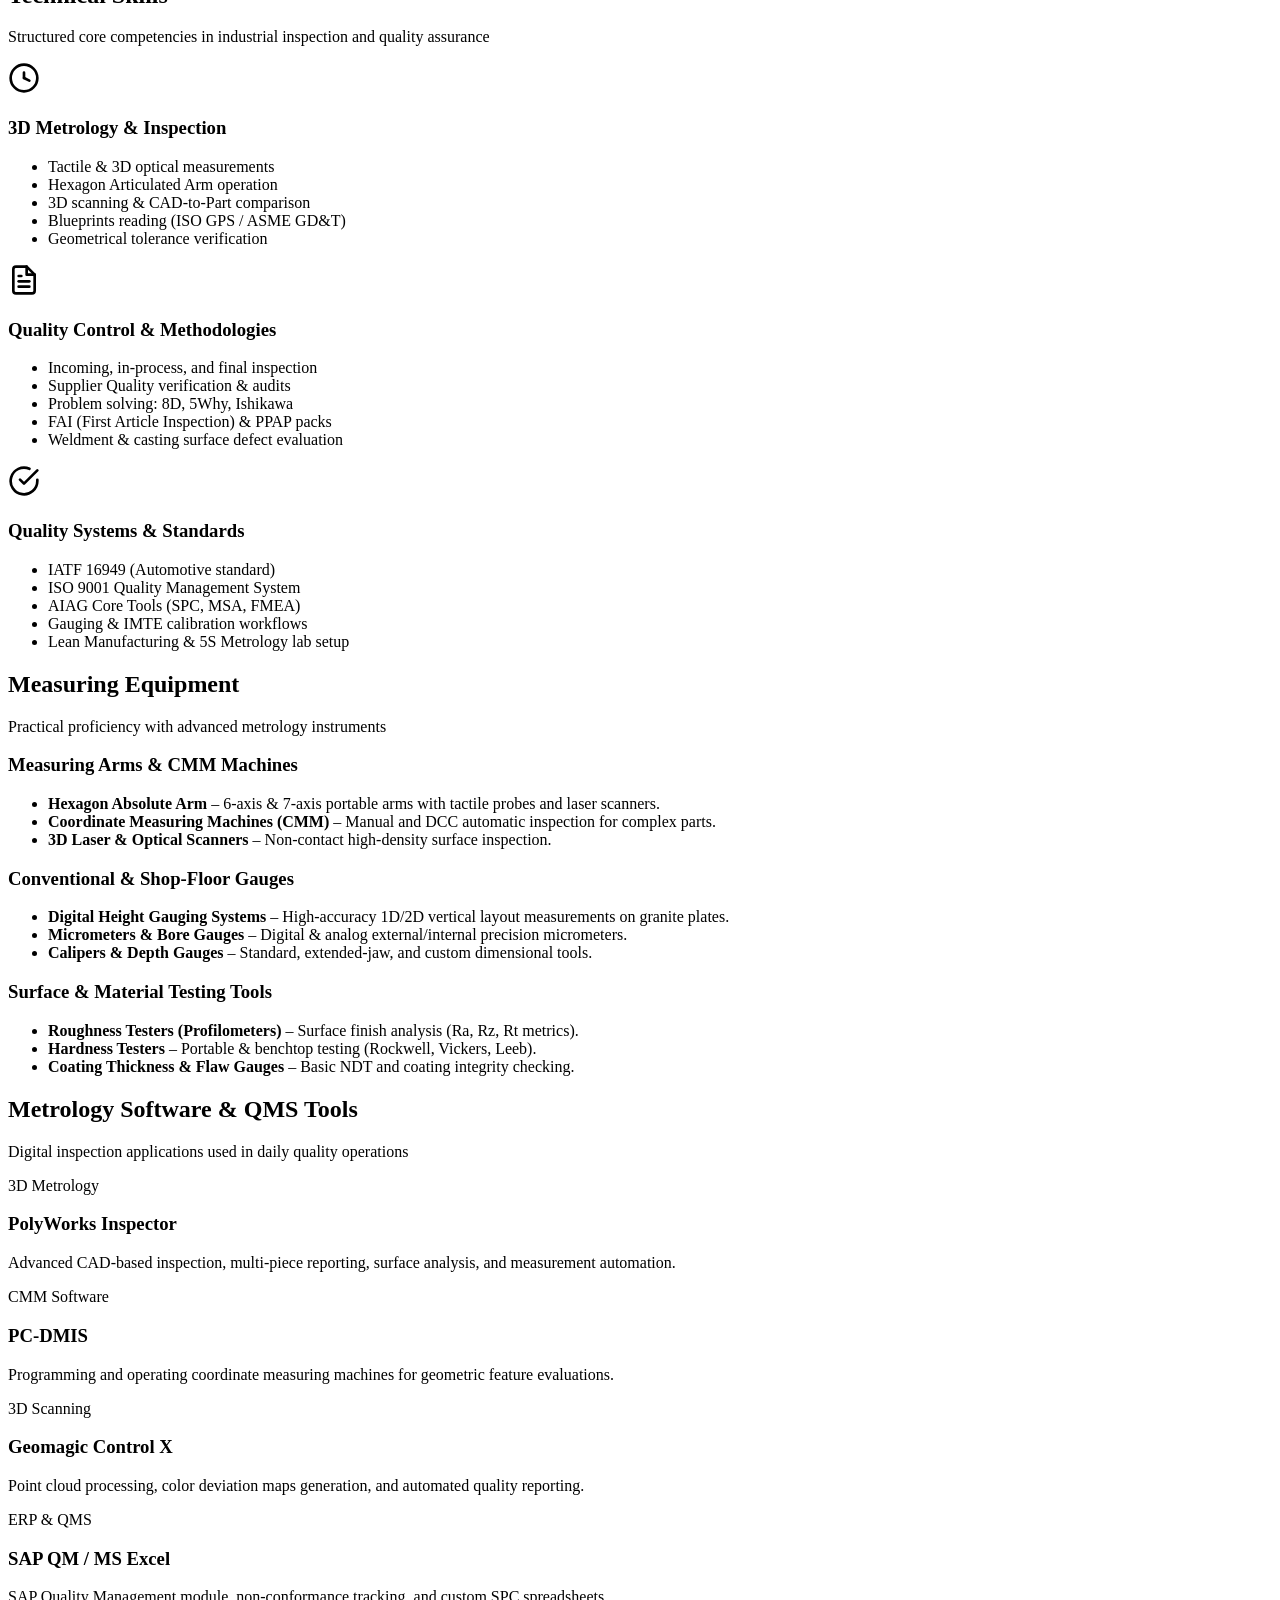
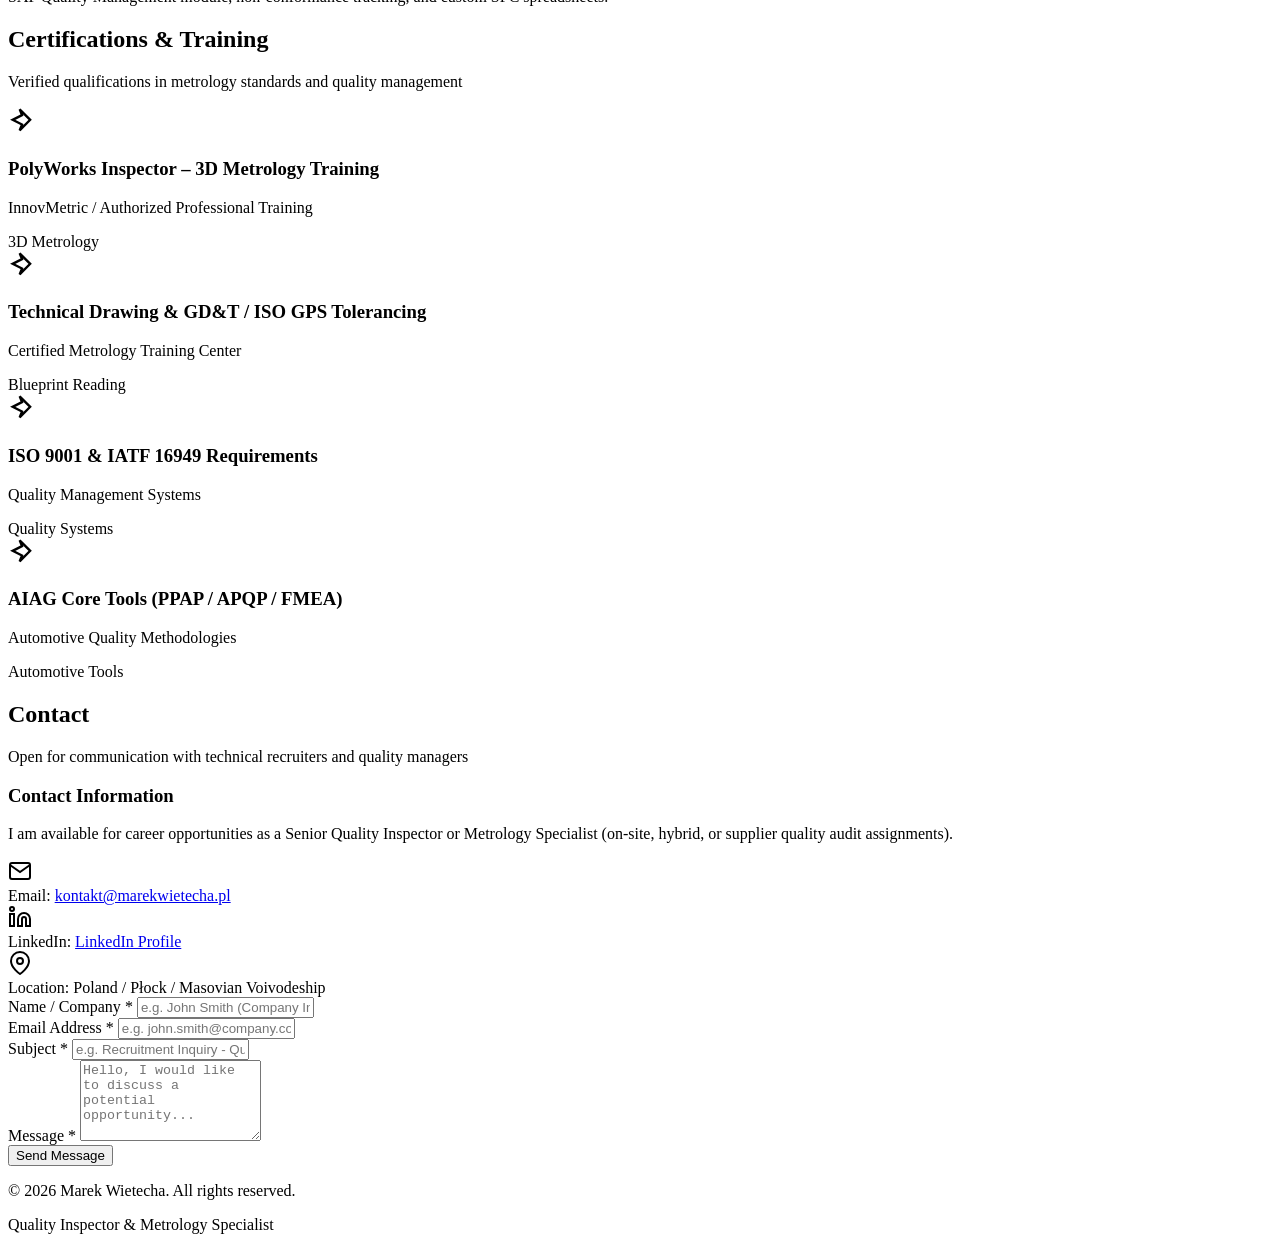
==== commit 7802e785: "Update en.html" ====
--- a/en.html
+++ b/en.html
@@ -3,461 +3,513 @@
 <head>
     <meta charset="UTF-8">
     <meta name="viewport" content="width=device-width, initial-scale=1.0">
-    <meta name="description" content="Marek Wietecha - Quality Inspector & Metrology Specialist with over 13 years of experience in incoming inspection, 3D measurements (CMM, articulated arms, 3D scanners), GD&T blueprint reading, and AIAG Core Tools.">
-    <meta name="keywords" content="Quality Inspector, Metrology Specialist, Incoming Quality Inspector, 3D Measurement, GD&T, Hexagon Absolute Arm, Geomagic Control X, PolyWorks, PPAP, FMEA, Dimensional Inspection, IATF 16949">
+    <meta name="robots" content="index, follow">
+    
+    <title>Marek Wietecha | Quality Inspector &amp; Metrology Specialist | Portfolio</title>
+    <meta name="description" content="Portfolio of a Senior Quality Inspector &amp; Industrial Metrology Specialist with over 13 years of experience in Quality Control and 20 years in mechanical engineering. Expertise: CMM, 3D Scanning, PolyWorks, IATF 16949, Automotive &amp; Heavy Industry.">
+    <meta name="keywords" content="Quality Inspector, Metrology Specialist, Quality Control Technician, CMM Inspection, PolyWorks, PC-DMIS, Hexagon Absolute Arm, IATF 16949, Supplier Quality Inspection, Automotive Metrology, Heavy Industry">
     <meta name="author" content="Marek Wietecha">
-    <meta name="robots" content="index, follow">
-    <link rel="canonical" href="https://pasqdny.github.io/marek-wietecha/en.html">
+    <link rel="canonical" href="https://marekwietecha.pl/en.html">
+
+    <!-- Language Alternates -->
+    <link rel="alternate" hreflang="pl" href="https://marekwietecha.pl/">
+    <link rel="alternate" hreflang="en" href="https://marekwietecha.pl/en.html">
+
+    <!-- Favicon -->
+    <link rel="icon" type="image/svg+xml" href="favicon.svg">
+    <link rel="alternate icon" href="favicon.ico">
+    <link rel="apple-touch-icon" sizes="180x180" href="apple-touch-icon.png">
 
     <!-- Open Graph / Facebook -->
     <meta property="og:type" content="website">
-    <meta property="og:url" content="https://pasqdny.github.io/marek-wietecha/en.html">
-    <meta property="og:title" content="Marek Wietecha | Quality Inspector & Metrology Specialist">
-    <meta property="og:description" content="Official technical portfolio of Marek Wietecha. Expert in incoming quality inspection, industrial metrology, 3D scanning, and GD&T technical drawing analysis.">
-    <meta property="og:image" content="images/profile.png">
-
-    <!-- Twitter -->
-    <meta property="twitter:card" content="summary_large_image">
-    <meta property="twitter:url" content="https://pasqdny.github.io/marek-wietecha/en.html">
-    <meta property="twitter:title" content="Marek Wietecha | Quality Inspector & Metrology Specialist">
-    <meta property="twitter:description" content="Official technical portfolio of Marek Wietecha. Expert in incoming quality inspection, industrial metrology, 3D scanning, and GD&T technical drawing analysis.">
-    <meta property="twitter:image" content="images/profile.png">
-
-    <title>Marek Wietecha | Quality Inspector & Metrology Specialist</title>
-
-    <!-- Preconnect & Fonts -->
-    <link rel="preconnect" href="https://fonts.googleapis.com">
-    <link rel="preconnect" href="https://fonts.gstatic.com" crossorigin>
-    <link href="https://fonts.googleapis.com/css2?family=Inter:wght@300;400;500;600;700;800&family=JetBrains+Mono:wght@400;500;600&display=swap" rel="stylesheet">
-    <link rel="stylesheet" href="css/style.css">
-
-    <!-- Structured Data Schema.org (Person) -->
+    <meta property="og:url" content="https://marekwietecha.pl/en.html">
+    <meta property="og:title" content="Marek Wietecha | Quality Inspector &amp; Metrology Specialist">
+    <meta property="og:description" content="Industrial Metrology and Quality Control Specialist. Over 13 years in 3D measurements, part inspection, and quality audits in Automotive &amp; Manufacturing.">
+    <meta property="og:image" content="https://marekwietecha.pl/og-image.jpg">
+    <meta property="og:locale" content="en_US">
+
+    <!-- Twitter Cards -->
+    <meta name="twitter:card" content="summary_large_image">
+    <meta name="twitter:title" content="Marek Wietecha | Quality Inspector &amp; Metrology Specialist">
+    <meta name="twitter:description" content="Industrial Metrology and Quality Control Specialist with 13+ years of technical experience.">
+    <meta name="twitter:image" content="https://marekwietecha.pl/og-image.jpg">
+
+    <!-- CSS Links -->
+    <link rel="stylesheet" href="style.css">
+
+    <!-- JSON-LD Structured Data (Schema.org Person) -->
     <script type="application/ld+json">
     {
       "@context": "https://schema.org",
       "@type": "Person",
       "name": "Marek Wietecha",
       "jobTitle": "Quality Inspector & Metrology Specialist",
-      "url": "https://pasqdny.github.io/marek-wietecha/en.html",
-      "sameAs": [
-        "https://www.linkedin.com/in/marek-wietecha"
+      "description": "Industrial Metrology and Quality Control Specialist with over 13 years of dedicated quality inspection experience and 20 years in mechanical manufacturing.",
+      "url": "https://marekwietecha.pl/en.html",
+      "knowsAbout": [
+        "Industrial Metrology",
+        "Coordinate Measuring Machines (CMM)",
+        "3D Scanning",
+        "PolyWorks Metrology",
+        "PC-DMIS",
+        "ISO 9001",
+        "IATF 16949",
+        "Supplier Quality Inspection",
+        "Quality Control"
       ],
-      "knowsAbout": [
-        "Quality Control",
-        "Industrial Metrology",
-        "3D Measurements",
-        "Hexagon Absolute Arm",
-        "Geomagic Control X",
-        "PolyWorks",
-        "Technical Drawings / GD&T",
-        "PPAP / FMEA",
-        "SAP QM",
-        "IATF 16949"
-      ],
-      "email": "mailto:m.p.wietecha@gmail.com",
-      "telephone": "+48536144501"
+      "hasCredential": [
+        {
+          "@type": "EducationalOccupationalCredential",
+          "name": "ISO 9001 / IATF 16949 Quality Systems & Metrology Certifications"
+        }
+      ]
     }
     </script>
 </head>
 <body>
 
-    <!-- Navigation -->
-    <nav class="nav" aria-label="Main Navigation">
-        <div class="container nav-container">
-            <a href="en.html" class="logo-custom" aria-label="Homepage - Marek Wietecha">
-                <div class="logo-badge">MW</div>
-                <div>
-                    <span class="logo-title">Marek Wietecha</span>
-                    <span class="logo-subtitle">Quality Inspection & Metrology</span>
-                </div>
+    <!-- Skip link for Accessibility -->
+    <a href="#main-content" class="skip-link">Skip to main content</a>
+
+    <!-- Navigation Header -->
+    <header class="header" id="header">
+        <div class="container header-container">
+            <a href="#hero" class="logo" aria-label="Homepage - Marek Wietecha">
+                <span class="logo-name">Marek Wietecha</span>
+                <span class="logo-title">Quality &amp; Metrology</span>
             </a>
-            
-            <button class="mobile-menu-toggle" aria-label="Toggle navigation menu" aria-expanded="false">
-                <svg width="24" height="24" viewBox="0 0 24 24" fill="none" stroke="currentColor" stroke-width="2"><path d="M3 12h18M3 6h18M3 18h18"/></svg>
+
+            <button class="nav-toggle" id="navToggle" aria-label="Toggle navigation menu" aria-expanded="false" aria-controls="primary-navigation">
+                <span class="hamburger-bar"></span>
+                <span class="hamburger-bar"></span>
+                <span class="hamburger-bar"></span>
             </button>
 
-            <div class="links">
-                <a href="#about">About</a>
-                <a href="#stats">Stats</a>
-                <a href="#skills">Skills</a>
-                <a href="#equipment">Equipment & Soft</a>
-                <a href="#certificates">Certificates</a>
-                <a href="#experience">Experience</a>
-                <a href="#download">Downloads</a>
-                <a href="#contact">Contact</a>
-            </div>
-
-            <div class="lang-switch">
-                <a href="index.html" class="lang-btn" aria-label="Switch to Polish version">PL</a>
-                <a href="en.html" class="lang-btn active" aria-label="English version (active)">EN</a>
-            </div>
-        </div>
-    </nav>
-
-    <!-- Hero Section -->
-    <header class="hero" id="hero">
-        <div class="container hero-container">
-            <div class="hero-text-block">
-                <div class="tag">
-                    <svg width="14" height="14" viewBox="0 0 24 24" fill="none" stroke="currentColor" stroke-width="2.5" aria-hidden="true"><path d="M12 22s8-4 8-10V5l-8-3-8 3v7c0 6 8 10 8 10z"/></svg>
-                    INDUSTRIAL METROLOGY & QUALITY CONTROL
-                </div>
-                <h1>Marek Wietecha</h1>
-                <h2>Quality Inspector | Metrology Specialist</h2>
-                <p class="hero-sub">
-                    Precision dimensional inspection, incoming quality control (IQC), 3D scanning, and advanced geometric dimensioning & tolerancing (GD&T) analysis for automotive and heavy manufacturing plants.
-                </p>
-                <div class="buttons">
-                    <a class="btn" href="#experience">
-                        <span>View Experience</span>
-                        <svg width="18" height="18" viewBox="0 0 24 24" fill="none" stroke="currentColor" stroke-width="2" aria-hidden="true"><path d="M5 12h14M12 5l7 7-7 7"/></svg>
-                    </a>
-                    <a class="btn ghost" href="#download">
-                        <span>Download Resume</span>
-                        <svg width="18" height="18" viewBox="0 0 24 24" fill="none" stroke="currentColor" stroke-width="2" aria-hidden="true"><path d="M21 15v4a2 2 0 01-2 2H5a2 2 0 01-2-2v-4M7 10l5 5 5-5M12 15V3"/></svg>
-                    </a>
-                </div>
-            </div>
-            <div class="profile-block">
-                <div class="profile-photo-wrapper">
-                    <div class="profile-photo-new">
-                        <img src="images/profile.png" alt="Marek Wietecha - Quality Inspector and Metrology Specialist" loading="eager">
-                    </div>
-                </div>
-            </div>
+            <nav class="nav" id="primary-navigation" aria-label="Primary navigation">
+                <ul class="nav-list">
+                    <li class="nav-item"><a href="#hero" class="nav-link active" aria-current="page">Home</a></li>
+                    <li class="nav-item"><a href="#about" class="nav-link">About Me</a></li>
+                    <li class="nav-item"><a href="#experience" class="nav-link">Experience</a></li>
+                    <li class="nav-item"><a href="#skills" class="nav-link">Skills</a></li>
+                    <li class="nav-item"><a href="#equipment" class="nav-link">Equipment</a></li>
+                    <li class="nav-item"><a href="#software" class="nav-link">Software</a></li>
+                    <li class="nav-item"><a href="#certificates" class="nav-link">Certificates</a></li>
+                    <li class="nav-item"><a href="#contact" class="nav-link">Contact</a></li>
+                </ul>
+            </nav>
         </div>
     </header>
 
-    <main class="container">
-
-        <!-- Stats Section -->
-        <section id="stats" class="stats-section">
-            <div class="stats-grid">
-                <div class="stat-card">
-                    <div class="stat-number" data-target="13">0</div>
-                    <div class="stat-label">Years in Quality Control & Metrology</div>
-                </div>
-                <div class="stat-card">
-                    <div class="stat-number" data-target="20">0</div>
-                    <div class="stat-label">Years in Industry & Manufacturing</div>
-                </div>
-                <div class="stat-card">
-                    <div class="stat-number" data-target="50">0</div>
-                    <div class="stat-label">Certificates Completed</div>
-                </div>
-                <div class="stat-card">
-                    <div class="stat-number" data-target="1000">0</div>
-                    <div class="stat-label">Inspections & Reports Created</div>
-                </div>
-            </div>
-        </section>
-
-        <!-- About Me -->
-        <section id="about">
-            <div class="section-header">
-                <span class="section-subtitle">Professional Profile</span>
-                <h2>Reliability, Precision, and Quality Standards</h2>
-            </div>
-            <div class="about-grid">
-                <div class="glass">
-                    <h3>Experience & Practice</h3>
-                    <p style="margin-top: 12px;">Specializing in dimensional verification of components, incoming quality inspection (IQC), and operating precision metrology equipment including Hexagon Absolute Arms, 3D optical scanners, TESA Micro-Hite height gauges, and surface roughness testers.</p>
-                    <p style="margin-top: 12px;">Deep knowledge of technical drawings following ISO GPS / ASME Y14.5 standards, with practical experience preparing PPAP dimensional reports and FAI inspection documentation.</p>
-                </div>
-                <div class="glass">
-                    <h3>Approach to Quality</h3>
-                    <p style="margin-top: 12px;">My objective on the shop floor is early defect detection, scrap prevention, and close technical collaboration with machining teams, welding departments, and external suppliers.</p>
-                    <p style="margin-top: 12px;">Combining hands-on part inspection with digital record management across enterprise ERP systems (SAP QM) and PLM platforms (Siemens Teamcenter).</p>
-                </div>
-            </div>
-        </section>
-
-        <!-- Specialization & Skills -->
-        <section id="skills">
-            <div class="section-header">
-                <span class="section-subtitle">Core Expertise</span>
-                <h2>Areas of Metrological Specialization</h2>
-            </div>
-            <div class="grid">
-                <div class="card">
-                    <div class="card-icon-container">
-                        <svg width="24" height="24" viewBox="0 0 24 24" fill="none" stroke="currentColor" stroke-width="2"><path d="M22 11.08V12a10 10 0 1 1-5.93-9.14"/><polyline points="22 4 12 14.01 9 11.01"/></svg>
+    <!-- Main Content Wrapper -->
+    <main id="main-content">
+
+        <!-- Hero Section -->
+        <section id="hero" class="hero section" aria-label="Welcome section">
+            <div class="container hero-container">
+                <div class="hero-content">
+                    <p class="hero-subtitle">Industrial Metrology &amp; Quality Control Expert</p>
+                    <h1 class="hero-title">Senior Quality Inspector &amp; Metrology Specialist</h1>
+                    <p class="hero-description">
+                        High-precision dimensional inspection, advanced 3D metrological analysis, and technical compliance verification for <strong>Automotive</strong>, <strong>Agricultural Machinery</strong>, <strong>Manufacturing</strong>, and <strong>Heavy Industry</strong>.
+                    </p>
+                    
+                    <div class="hero-stats">
+                        <div class="stat-card">
+                            <span class="stat-number">13+</span>
+                            <span class="stat-label">Years in Quality Control &amp; Inspection</span>
+                        </div>
+                        <div class="stat-card">
+                            <span class="stat-number">20+</span>
+                            <span class="stat-label">Years in Mechanical Engineering</span>
+                        </div>
+                        <div class="stat-card">
+                            <span class="stat-number">100%</span>
+                            <span class="stat-label">Precision &amp; Norm Compliance</span>
+                        </div>
                     </div>
-                    <h3>Incoming Quality Inspection (IQC)</h3>
-                    <p>Inspection of incoming raw components, heavy castings, welded fabrications, and precision machined parts. Defect logging and 8D report generation.</p>
-                </div>
-                <div class="card">
-                    <div class="card-icon-container">
-                        <svg width="24" height="24" viewBox="0 0 24 24" fill="none" stroke="currentColor" stroke-width="2"><circle cx="12" cy="12" r="10"/><path d="M12 2a14.5 14.5 0 0 0 0 20 14.5 14.5 0 0 0 0-20"/><path d="M2 12h20"/></svg>
+
+                    <div class="hero-actions">
+                        <a href="#contact" class="btn btn-primary">Get in Touch</a>
+                        <a href="#experience" class="btn btn-secondary">View Work Experience</a>
                     </div>
-                    <h3>3D Measurements & Portable Arms</h3>
-                    <p>Geometric verification using Hexagon Absolute Arm and 3D optical scanners. CAD deviation heatmaps (Color Map) generated via Geomagic Control X and PolyWorks.</p>
-                </div>
-                <div class="card">
-                    <div class="card-icon-container">
-                        <svg width="24" height="24" viewBox="0 0 24 24" fill="none" stroke="currentColor" stroke-width="2"><path d="M14 2H6a2 2 0 0 0-2 2v16a2 2 0 0 0 2 2h12a2 2 0 0 0 2-2V8z"/><polyline points="14 2 14 8 20 8"/></svg>
+                </div>
+
+                <div class="hero-media">
+                    <figure class="hero-figure">
+                        <img src="assets/images/metrology-hero.jpg" alt="Marek Wietecha operating a 3D portable measuring arm" class="hero-img" width="600" height="600" loading="eager" decoding="async">
+                        <figcaption class="sr-only">Metrology specialist Marek Wietecha performing precision inspection using high-tech equipment</figcaption>
+                    </figure>
+                </div>
+            </div>
+        </section>
+
+        <!-- About Me Section -->
+        <section id="about" class="about section" aria-labelledby="about-title">
+            <div class="container">
+                header class="section-header">
+                    <h2 id="about-title" class="section-title">About Me</h2>
+                    <p class="section-subtitle">Engineering precision, hands-on expertise, and relentless focus on quality standards</p>
+                </header>
+
+                <div class="about-grid">
+                    <article class="about-text-card">
+                        <h3>Technical Precision Across Every Inspection Phase</h3>
+                        <p>
+                            Hands-on professional with over 13 years of practical experience in Quality Control (QC) and more than 20 years within industrial and manufacturing environments. My primary focus is on advanced industrial metrology, 3D tactile and optical measurements, and comprehensive component inspection against engineering blueprints.
+                        </p>
+                        <p>
+                            I specialize in inspecting safety-critical components for the <strong>Automotive sector</strong>, <strong>agricultural machinery</strong>, <strong>welded heavy structures</strong>, and <strong>precision machinery</strong>. Fully versed in IATF 16949 and ISO 9001 standards, I bridge shop-floor manufacturing practices with strict Geometric Dimensioning and Tolerancing (GD&amp;T) analysis.
+                        </p>
+                    </article>
+
+                    <aside class="about-highlights-card">
+                        <h3>Key Areas of Expertise</h3>
+                        <ul class="highlight-list">
+                            <li><strong>3D Metrology:</strong> Hexagon Absolute Arms, 3D scanning, laser inspection, optical metrology.</li>
+                            <li><strong>Inspection Software:</strong> PolyWorks Inspector, PC-DMIS, Geomagic Control X.</li>
+                            <li><strong>Supplier Quality Inspection:</strong> Incoming goods verification, initial sample inspection (FAI), product audits.</li>
+                            <li><strong>Blueprint Reading:</strong> Engineering drawing interpretation, GD&amp;T / ISO GPS tolerancing.</li>
+                            <li><strong>Quality Methods:</strong> 8D problem solving, 5Why, Ishikawa, FMEA, PPAP/APQP compliance.</li>
+                        </ul>
+                    </aside>
+                </div>
+            </div>
+        </section>
+
+        <!-- Experience Section -->
+        <section id="experience" class="experience section" aria-labelledby="experience-title">
+            <div class="container">
+                <header class="section-header">
+                    <h2 id="experience-title" class="section-title">Work Experience</h2>
+                    <p class="section-subtitle">Complete career path in Quality Inspection and Industrial Metrology</p>
+                </header>
+
+                <div class="timeline">
+                    <!-- Job 1 -->
+                    <article class="timeline-item">
+                        <div class="timeline-marker"></div>
+                        <div class="timeline-content">
+                            <header class="timeline-header">
+                                <span class="timeline-period">2018 - Present</span>
+                                <h3 class="timeline-role">Senior Quality Inspector &amp; Metrology Specialist</h3>
+                                <p class="timeline-company">Mechanical Industry / Automotive / Heavy Industry</p>
+                            </header>
+                            <div class="timeline-body">
+                                <ul>
+                                    <li>Performing high-precision 3D dimensional and geometric measurements using Hexagon Absolute Arms powered by PolyWorks Inspector.</li>
+                                    <li>Conducting First Article Inspection (FAI), final release testing, and incoming supplier quality verifications based on GD&amp;T specifications.</li>
+                                    <li>Developing, validating, and optimizing measurement routines and inspection protocols for complex engineered parts.</li>
+                                    <li>Collaborating with process engineering and production teams to resolve quality deviations (8D reports, root-cause analysis).</li>
+                                </ul>
+                            </div>
+                        </div>
+                    </article>
+
+                    <!-- Job 2 -->
+                    <article class="timeline-item">
+                        <div class="timeline-marker"></div>
+                        <div class="timeline-content">
+                            <header class="timeline-header">
+                                <span class="timeline-period">2013 - 2018</span>
+                                <h3 class="timeline-role">Quality Control Specialist / Metrologist</h3>
+                                <p class="timeline-company">Agricultural Machinery &amp; Steel Structures Manufacturing</p>
+                            </header>
+                            <div class="timeline-body">
+                                <ul>
+                                    <li>Managing shop-floor inspection routines and metrology room operations for machined bodies, shafts, and large welded frames.</li>
+                                    <li>Operating CMM measuring machines (PC-DMIS) and traditional gauges (micrometers, bore gauges, height gauges).</li>
+                                    <li>Supervising inspection, measuring, and test equipment (IMTE) calibration and maintenance schedules.</li>
+                                    <li>Preparing detailed inspection reports, non-conformance records, and PPAP documentation for Key Accounts.</li>
+                                </ul>
+                            </div>
+                        </div>
+                    </article>
+
+                    <!-- Job 3 -->
+                    <article class="timeline-item">
+                        <div class="timeline-marker"></div>
+                        <div class="timeline-content">
+                            <header class="timeline-header">
+                                <span class="timeline-period">2006 - 2013</span>
+                                <h3 class="timeline-role">Quality Control Technician</h3>
+                                <p class="timeline-company">Metal Processing &amp; Industrial Manufacturing Plant</p>
+                            </header>
+                            <div class="timeline-body">
+                                <ul>
+                                    <li>In-process quality monitoring across CNC machining cells and fabrication lines.</li>
+                                    <li>Visual and dimensional inspection of parts to ensure compliance with customer drawings and internal standards.</li>
+                                    <li>Non-conformance logging in SAP QM system and quarantine management of non-compliant batches.</li>
+                                </ul>
+                            </div>
+                        </div>
+                    </article>
+                </div>
+            </div>
+        </section>
+
+        <!-- Skills Section -->
+        <section id="skills" class="skills section" aria-labelledby="skills-title">
+            <div class="container">
+                <header class="section-header">
+                    <h2 id="skills-title" class="section-title">Technical Skills</h2>
+                    <p class="section-subtitle">Structured core competencies in industrial inspection and quality assurance</p>
+                </header>
+
+                <div class="skills-grid">
+                    <!-- Category 1 -->
+                    <article class="skill-category">
+                        <div class="category-icon" aria-hidden="true">
+                            <svg width="32" height="32" viewBox="0 0 24 24" fill="none" stroke="currentColor" stroke-width="2" stroke-linecap="round" stroke-linejoin="round"><circle cx="12" cy="12" r="10"></circle><line x1="12" y1="8" x2="12" y2="12"></line><line x1="12" y1="12" x2="16" y2="14"></line></svg>
+                        </div>
+                        <h3>3D Metrology &amp; Inspection</h3>
+                        <ul class="skill-list">
+                            <li>Tactile &amp; 3D optical measurements</li>
+                            <li>Hexagon Articulated Arm operation</li>
+                            <li>3D scanning &amp; CAD-to-Part comparison</li>
+                            <li>Blueprints reading (ISO GPS / ASME GD&amp;T)</li>
+                            <li>Geometrical tolerance verification</li>
+                        </ul>
+                    </article>
+
+                    <!-- Category 2 -->
+                    <article class="skill-category">
+                        <div class="category-icon" aria-hidden="true">
+                            <svg width="32" height="32" viewBox="0 0 24 24" fill="none" stroke="currentColor" stroke-width="2" stroke-linecap="round" stroke-linejoin="round"><path d="M14 2H6a2 2 0 0 0-2 2v16a2 2 0 0 0 2 2h12a2 2 0 0 0 2-2V8z"></path><polyline points="14 2 14 8 20 8"></polyline><line x1="16" y1="13" x2="8" y2="13"></line><line x1="16" y1="17" x2="8" y2="17"></line><polyline points="10 9 9 9 8 9"></polyline></svg>
+                        </div>
+                        <h3>Quality Control &amp; Methodologies</h3>
+                        <ul class="skill-list">
+                            <li>Incoming, in-process, and final inspection</li>
+                            <li>Supplier Quality verification &amp; audits</li>
+                            <li>Problem solving: 8D, 5Why, Ishikawa</li>
+                            <li>FAI (First Article Inspection) &amp; PPAP packs</li>
+                            <li>Weldment &amp; casting surface defect evaluation</li>
+                        </ul>
+                    </article>
+
+                    <!-- Category 3 -->
+                    <article class="skill-category">
+                        <div class="category-icon" aria-hidden="true">
+                            <svg width="32" height="32" viewBox="0 0 24 24" fill="none" stroke="currentColor" stroke-width="2" stroke-linecap="round" stroke-linejoin="round"><path d="M22 11.08V12a10 10 0 1 1-5.93-9.14"></path><polyline points="22 4 12 14.01 9 11.01"></polyline></svg>
+                        </div>
+                        <h3>Quality Systems &amp; Standards</h3>
+                        <ul class="skill-list">
+                            <li>IATF 16949 (Automotive standard)</li>
+                            <li>ISO 9001 Quality Management System</li>
+                            <li>AIAG Core Tools (SPC, MSA, FMEA)</li>
+                            <li>Gauging &amp; IMTE calibration workflows</li>
+                            <li>Lean Manufacturing &amp; 5S Metrology lab setup</li>
+                        </ul>
+                    </article>
+                </div>
+            </div>
+        </section>
+
+        <!-- Equipment Section -->
+        <section id="equipment" class="equipment section" aria-labelledby="equipment-title">
+            <div class="container">
+                <header class="section-header">
+                    <h2 id="equipment-title" class="section-title">Measuring Equipment</h2>
+                    <p class="section-subtitle">Practical proficiency with advanced metrology instruments</p>
+                </header>
+
+                <div class="equipment-grid">
+                    <article class="equipment-group">
+                        <header class="equipment-group-header">
+                            <h3>Measuring Arms &amp; CMM Machines</h3>
+                        </header>
+                        <ul>
+                            <li><strong>Hexagon Absolute Arm</strong> – 6-axis &amp; 7-axis portable arms with tactile probes and laser scanners.</li>
+                            <li><strong>Coordinate Measuring Machines (CMM)</strong> – Manual and DCC automatic inspection for complex parts.</li>
+                            <li><strong>3D Laser &amp; Optical Scanners</strong> – Non-contact high-density surface inspection.</li>
+                        </ul>
+                    </article>
+
+                    <article class="equipment-group">
+                        <header class="equipment-group-header">
+                            <h3>Conventional &amp; Shop-Floor Gauges</h3>
+                        </header>
+                        <ul>
+                            <li><strong>Digital Height Gauging Systems</strong> – High-accuracy 1D/2D vertical layout measurements on granite plates.</li>
+                            <li><strong>Micrometers &amp; Bore Gauges</strong> – Digital &amp; analog external/internal precision micrometers.</li>
+                            <li><strong>Calipers &amp; Depth Gauges</strong> – Standard, extended-jaw, and custom dimensional tools.</li>
+                        </ul>
+                    </article>
+
+                    <article class="equipment-group">
+                        <header class="equipment-group-header">
+                            <h3>Surface &amp; Material Testing Tools</h3>
+                        </header>
+                        <ul>
+                            <li><strong>Roughness Testers (Profilometers)</strong> – Surface finish analysis (Ra, Rz, Rt metrics).</li>
+                            <li><strong>Hardness Testers</strong> – Portable &amp; benchtop testing (Rockwell, Vickers, Leeb).</li>
+                            <li><strong>Coating Thickness &amp; Flaw Gauges</strong> – Basic NDT and coating integrity checking.</li>
+                        </ul>
+                    </article>
+                </div>
+            </div>
+        </section>
+
+        <!-- Software Section -->
+        <section id="software" class="software section" aria-labelledby="software-title">
+            <div class="container">
+                <header class="section-header">
+                    <h2 id="software-title" class="section-title">Metrology Software &amp; QMS Tools</h2>
+                    <p class="section-subtitle">Digital inspection applications used in daily quality operations</p>
+                </header>
+
+                <div class="software-grid">
+                    <article class="software-card">
+                        <div class="software-badge">3D Metrology</div>
+                        <h3>PolyWorks Inspector</h3>
+                        <p>Advanced CAD-based inspection, multi-piece reporting, surface analysis, and measurement automation.</p>
+                    </article>
+
+                    <article class="software-card">
+                        <div class="software-badge">CMM Software</div>
+                        <h3>PC-DMIS</h3>
+                        <p>Programming and operating coordinate measuring machines for geometric feature evaluations.</p>
+                    </article>
+
+                    <article class="software-card">
+                        <div class="software-badge">3D Scanning</div>
+                        <h3>Geomagic Control X</h3>
+                        <p>Point cloud processing, color deviation maps generation, and automated quality reporting.</p>
+                    </article>
+
+                    <article class="software-card">
+                        <div class="software-badge">ERP &amp; QMS</div>
+                        <h3>SAP QM / MS Excel</h3>
+                        <p>SAP Quality Management module, non-conformance tracking, and custom SPC spreadsheets.</p>
+                    </article>
+                </div>
+            </div>
+        </section>
+
+        <!-- Certificates Section -->
+        <section id="certificates" class="certificates section" aria-labelledby="certificates-title">
+            <div class="container">
+                <header class="section-header">
+                    <h2 id="certificates-title" class="section-title">Certifications &amp; Training</h2>
+                    <p class="section-subtitle">Verified qualifications in metrology standards and quality management</p>
+                </header>
+
+                <div class="certificates-grid">
+                    <article class="cert-card">
+                        <div class="cert-icon" aria-hidden="true">
+                            <svg width="28" height="28" viewBox="0 0 24 24" fill="none" stroke="currentColor" stroke-width="2"><path d="M12 15l-2 5l9-9l-9-9l2 5l-8 4z"></path></svg>
+                        </div>
+                        <div class="cert-details">
+                            <h3>PolyWorks Inspector – 3D Metrology Training</h3>
+                            <p class="cert-issuer">InnovMetric / Authorized Professional Training</p>
+                            <span class="cert-tag">3D Metrology</span>
+                        </div>
+                    </article>
+
+                    <article class="cert-card">
+                        <div class="cert-icon" aria-hidden="true">
+                            <svg width="28" height="28" viewBox="0 0 24 24" fill="none" stroke="currentColor" stroke-width="2"><path d="M12 15l-2 5l9-9l-9-9l2 5l-8 4z"></path></svg>
+                        </div>
+                        <div class="cert-details">
+                            <h3>Technical Drawing &amp; GD&amp;T / ISO GPS Tolerancing</h3>
+                            <p class="cert-issuer">Certified Metrology Training Center</p>
+                            <span class="cert-tag">Blueprint Reading</span>
+                        </div>
+                    </article>
+
+                    <article class="cert-card">
+                        <div class="cert-icon" aria-hidden="true">
+                            <svg width="28" height="28" viewBox="0 0 24 24" fill="none" stroke="currentColor" stroke-width="2"><path d="M12 15l-2 5l9-9l-9-9l2 5l-8 4z"></path></svg>
+                        </div>
+                        <div class="cert-details">
+                            <h3>ISO 9001 &amp; IATF 16949 Requirements</h3>
+                            <p class="cert-issuer">Quality Management Systems</p>
+                            <span class="cert-tag">Quality Systems</span>
+                        </div>
+                    </article>
+
+                    <article class="cert-card">
+                        <div class="cert-icon" aria-hidden="true">
+                            <svg width="28" height="28" viewBox="0 0 24 24" fill="none" stroke="currentColor" stroke-width="2"><path d="M12 15l-2 5l9-9l-9-9l2 5l-8 4z"></path></svg>
+                        </div>
+                        <div class="cert-details">
+                            <h3>AIAG Core Tools (PPAP / APQP / FMEA)</h3>
+                            <p class="cert-issuer">Automotive Quality Methodologies</p>
+                            <span class="cert-tag">Automotive Tools</span>
+                        </div>
+                    </article>
+                </div>
+            </div>
+        </section>
+
+        <!-- Contact Section -->
+        <section id="contact" class="contact section" aria-labelledby="contact-title">
+            <div class="container">
+                <header class="section-header">
+                    <h2 id="contact-title" class="section-title">Contact</h2>
+                    <p class="section-subtitle">Open for communication with technical recruiters and quality managers</p>
+                </header>
+
+                <div class="contact-grid">
+                    <div class="contact-info">
+                        <h3>Contact Information</h3>
+                        <p>I am available for career opportunities as a Senior Quality Inspector or Metrology Specialist (on-site, hybrid, or supplier quality audit assignments).</p>
+                        
+                        <div class="contact-methods">
+                            <div class="contact-item">
+                                <span class="contact-icon" aria-hidden="true">
+                                    <svg width="24" height="24" viewBox="0 0 24 24" fill="none" stroke="currentColor" stroke-width="2"><path d="M4 4h16c1.1 0 2 .9 2 2v12c0 1.1-.9 2-2 2H4c-1.1 0-2-.9-2-2V6c0-1.1.9-2 2-2z"></path><polyline points="22,6 12,13 2,6"></polyline></svg>
+                                </span>
+                                <div>
+                                    <span class="contact-label">Email:</span>
+                                    <a href="mailto:kontakt@marekwietecha.pl" class="contact-link">kontakt@marekwietecha.pl</a>
+                                </div>
+                            </div>
+
+                            <div class="contact-item">
+                                <span class="contact-icon" aria-hidden="true">
+                                    <svg width="24" height="24" viewBox="0 0 24 24" fill="none" stroke="currentColor" stroke-width="2"><path d="M16 8a6 6 0 0 1 6 6v7h-4v-7a2 2 0 0 0-2-2 2 2 0 0 0-2 2v7h-4v-7a6 6 0 0 1 6-6z"></path><rect x="2" y="9" width="4" height="12"></rect><circle cx="4" cy="4" r="2"></circle></svg>
+                                </span>
+                                <div>
+                                    <span class="contact-label">LinkedIn:</span>
+                                    <a href="https://linkedin.com" target="_blank" rel="noopener noreferrer" class="contact-link">LinkedIn Profile</a>
+                                </div>
+                            </div>
+
+                            <div class="contact-item">
+                                <span class="contact-icon" aria-hidden="true">
+                                    <svg width="24" height="24" viewBox="0 0 24 24" fill="none" stroke="currentColor" stroke-width="2"><path d="M21 10c0 7-9 13-9 13s-9-6-9-13a9 9 0 0 1 18 0z"></path><circle cx="12" cy="10" r="3"></circle></svg>
+                                </span>
+                                <div>
+                                    <span class="contact-label">Location:</span>
+                                    <span class="contact-text">Poland / Płock / Masovian Voivodeship</span>
+                                </div>
+                            </div>
+                        </div>
                     </div>
-                    <h3>Technical Drawings & GD&T / ISO GPS</h3>
-                    <p>Advanced interpretation of engineering drawings, datum reference frames (DRF), position tolerances, profile, runout, and cylindrical form tolerances.</p>
-                </div>
-                <div class="card">
-                    <div class="card-icon-container">
-                        <svg width="24" height="24" viewBox="0 0 24 24" fill="none" stroke="currentColor" stroke-width="2"><path d="M18 20V10M12 20V4M6 20v-6"/></svg>
-                    </div>
-                    <h3>Conventional Metrology & Roughness</h3>
-                    <p>Inspection utilizing TESA Micro-Hite height gauges, micrometers, bore gauges, Taylor Hobson surface roughness testers, and TESA Rugosurf.</p>
-                </div>
-                <div class="card">
-                    <div class="card-icon-container">
-                        <svg width="24" height="24" viewBox="0 0 24 24" fill="none" stroke="currentColor" stroke-width="2"><path d="M16 4h2a2 2 0 0 1 2 2v14a2 2 0 0 1-2 2H6a2 2 0 0 1-2-2V6a2 2 0 0 1 2-2h2"/><rect x="8" y="2" width="8" height="4" rx="1" ry="1"/></svg>
-                    </div>
-                    <h3>PPAP & FAI Documentation</h3>
-                    <p>Authoring comprehensive dimensional inspection reports, product control cards, and supporting statistical process analysis (SPC, MSA).</p>
-                </div>
-                <div class="card">
-                    <div class="card-icon-container">
-                        <svg width="24" height="24" viewBox="0 0 24 24" fill="none" stroke="currentColor" stroke-width="2"><path d="M21 16V8a2 2 0 0 0-1-1.73l-7-4a2 2 0 0 0-2 0l-7 4A2 2 0 0 0 3 8v8a2 2 0 0 0 1 1.73l7 4a2 2 0 0 0 2 0l7-4A2 2 0 0 0 21 16z"/></svg>
-                    </div>
-                    <h3>Root Cause Analysis (RCA)</h3>
-                    <p>Hands-on quality problem-solving utilizing 5Why methodology, Ishikawa Cause-and-Effect diagrams, and structured 8D problem resolution.</p>
-                </div>
-            </div>
-        </section>
-
-        <!-- Measurement Equipment & Software -->
-        <section id="equipment">
-            <div class="section-header">
-                <span class="section-subtitle">Technical Infrastructure</span>
-                <h2>Measurement Equipment & Software</h2>
-            </div>
-
-            <div class="tech-category-title">Hardware & Inspection Instruments</div>
-            <div class="grid">
-                <div class="card">
-                    <h3>Hexagon Absolute Arm & 7-Axis Arms</h3>
-                    <p>Tactile probing and optical 3D surface scanning for welded frames, machine bodies, and complex 3D geometry verification.</p>
-                </div>
-                <div class="card">
-                    <h3>TESA Micro-Hite & 2D Height Gauges</h3>
-                    <p>High-precision measurements of heights, hole patterns, perpendicularity, and limit positions on surface plates.</p>
-                </div>
-                <div class="card">
-                    <h3>Surface Roughness & Coating Testing</h3>
-                    <p>Surface texture evaluation using Taylor Hobson Form Talysurf and TESA Rugosurf. Paint coating and galvanic thickness inspection.</p>
-                </div>
-                <div class="card">
-                    <h3>Conventional Shop Floor Metrology</h3>
-                    <p>Full suite of hand tools: calipers, micrometers, 2-point and 3-point internal bore gauges, dial indicators, and passameters.</p>
-                </div>
-            </div>
-
-            <div class="tech-category-title">Metrology Software & Enterprise ERP</div>
-            <div class="grid">
-                <div class="card">
-                    <h3>Geomagic Control X & PolyWorks</h3>
-                    <p>3D scan evaluation, CAD model alignment (Best-fit, Datum fit), deviation surface heatmaps, and full inspection reporting.</p>
-                </div>
-                <div class="card">
-                    <h3>HyperScan & PC-DMIS</h3>
-                    <p>Point cloud processing for optical scanners and execution of automated inspection routines on coordinate measuring equipment.</p>
-                </div>
-                <div class="card">
-                    <h3>SAP QM & Siemens Teamcenter PLM</h3>
-                    <p>Inspection Lot management, Quality Notification (Q-N) logging, supplier non-conformance tracking, and working with active CAD revisions in PLM.</p>
-                </div>
-            </div>
-        </section>
-
-        <!-- Certificates Section -->
-        <section id="certificates">
-            <div class="section-header">
-                <span class="section-subtitle">Qualifications</span>
-                <h2>Certificates & Professional Training</h2>
-            </div>
-
-            <div class="filter-container">
-                <input type="text" id="cert-search" class="search-input" placeholder="Search certificate (e.g. AIAG, ISO, SAP, Metrology)..." aria-label="Search certificates">
-                <div class="filter-buttons">
-                    <button class="filter-btn active" data-filter="all">All</button>
-                    <button class="filter-btn" data-filter="aiag">AIAG Core Tools</button>
-                    <button class="filter-btn" data-filter="metrology">Metrology</button>
-                    <button class="filter-btn" data-filter="iso">ISO / Audit</button>
-                    <button class="filter-btn" data-filter="sixsigma">Six Sigma / Lean</button>
-                    <button class="filter-btn" data-filter="software">Software & SAP</button>
-                    <button class="filter-btn" data-filter="ai">Artificial Intelligence</button>
-                    <button class="filter-btn" data-filter="languages">Languages</button>
-                </div>
-            </div>
-
-            <div class="grid" id="cert-grid">
-                <!-- AIAG & Quality -->
-                <div class="card cert-card" data-category="aiag">
-                    <div class="cert-issuer">AIAG / Automotive</div>
-                    <h3>PPAP & APQP - Advanced Quality Planning</h3>
-                    <p>Production Part Approval Process standards and comprehensive first article submission package preparation.</p>
-                </div>
-                <div class="card cert-card" data-category="aiag">
-                    <div class="cert-issuer">AIAG / Metrology</div>
-                    <h3>MSA & SPC - Measurement Systems Analysis</h3>
-                    <p>Gauge Repeatability and Reproducibility (GR&R) studies and Statistical Process Control implementation.</p>
-                </div>
-
-                <!-- Metrology -->
-                <div class="card cert-card" data-category="metrology">
-                    <div class="cert-issuer">Hexagon Metrology</div>
-                    <h3>Hexagon Absolute Arm Specialist</h3>
-                    <p>Advanced operation, tactile probing, and 3D optical scanning procedures using portable measuring arms.</p>
-                </div>
-                <div class="card cert-card" data-category="metrology">
-                    <div class="cert-issuer">Geomagic / 3D Systems</div>
-                    <h3>Geomagic Control X - 3D Inspector</h3>
-                    <p>Detailed CAD comparison analysis, surface deviation heatmaps, and GD&T dimensional validation.</p>
-                </div>
-
-                <!-- ISO -->
-                <div class="card cert-card" data-category="iso">
-                    <div class="cert-issuer">TÜV NORD</div>
-                    <h3>Internal Auditor ISO 9001 / IATF 16949</h3>
-                    <p>Internal auditing techniques for manufacturing processes and quality management systems.</p>
-                </div>
-
-                <!-- Six Sigma -->
-                <div class="card cert-card" data-category="sixsigma">
-                    <div class="cert-issuer">Lean Six Sigma Institute</div>
-                    <h3>Six Sigma White Belt</h3>
-                    <p>DMAIC principles, waste identification (Muda), and quality inspection process optimization.</p>
-                </div>
-
-                <!-- Software -->
-                <div class="card cert-card" data-category="software">
-                    <div class="cert-issuer">SAP Academy</div>
-                    <h3>SAP QM - Quality Management in SAP</h3>
-                    <p>Mastering quality inspection lots, incoming stock release, and supplier notification management.</p>
-                </div>
-
-                <!-- AI -->
-                <div class="card cert-card" data-category="ai">
-                    <div class="cert-issuer">Google Certificate</div>
-                    <h3>AI for Process Optimization (98%)</h3>
-                    <p>Applying modern AI tools to accelerate quality data processing and automated inspection report writing.</p>
-                </div>
-
-                <!-- Languages -->
-                <div class="card cert-card" data-category="languages">
-                    <div class="cert-issuer">Language Certificate</div>
-                    <h3>Technical English Proficiency (B2)</h3>
-                    <p>Proficiency in interpreting international technical standards, drawings, and corporate communication.</p>
-                </div>
-            </div>
-        </section>
-
-        <!-- Career Experience (Timeline) -->
-        <section id="experience">
-            <div class="section-header">
-                <span class="section-subtitle">Career Path</span>
-                <h2>Professional Experience</h2>
-            </div>
-
-            <div class="timeline">
-                <div class="timeline-item">
-                    <div class="timeline-dot"></div>
-                    <div class="timeline-card glass">
-                        <div class="timeline-date">2013 - PRESENT</div>
-                        <h3>Quality Inspector / Metrology Specialist</h3>
-                        <p class="timeline-company">Machinery & Automotive Sector</p>
-                        <p style="margin-top: 10px;">Responsible for Incoming Quality Control (IQC), 3D articulated arm measurements, and dimensional verification of complex welded assemblies and machined housings.</p>
-                        
-                        <button class="btn ghost timeline-expand-btn" aria-expanded="false" data-text-more="Show Details" data-text-less="Hide Details" style="margin-top: 15px; padding: 8px 16px; font-size: 0.82rem;">
-                            Show Details
-                        </button>
-
-                        <div class="timeline-details" style="display: none; margin-top: 15px; border-top: 1px solid var(--border-glass); padding-top: 15px;">
-                            <strong style="color:#fff;">Key Responsibilities:</strong>
-                            <ul style="color: var(--text-muted); margin-left: 20px; margin-top: 5px; font-size: 0.9rem;">
-                                <li>Conducting 3D geometric measurements using Hexagon Absolute Arm and optical scanners.</li>
-                                <li>Supervising incoming component inspection for machined parts, forgings, and castings.</li>
-                                <li>Analyzing geometric tolerances according to ISO GPS / ASME Y14.5 standards.</li>
-                                <li>Managing Quality Notifications in SAP QM and compiling 8D root-cause reports.</li>
-                            </ul>
-                            <div style="margin-top: 10px; font-size: 0.85rem; color: var(--accent-blue);">
-                                <strong>Equipment & Software:</strong> Hexagon Arm, TESA Micro-Hite, Geomagic Control X, PolyWorks, SAP QM.
-                            </div>
-                        </div>
-                    </div>
-                </div>
-
-                <div class="timeline-item">
-                    <div class="timeline-dot"></div>
-                    <div class="timeline-card glass">
-                        <div class="timeline-date">2003 - 2013</div>
-                        <h3>Production & Machining Specialist</h3>
-                        <p class="timeline-company">Industrial Sector</p>
-                        <p style="margin-top: 10px;">Practical shop floor experience in mechanical fitting, metal machining, and in-process dimensional inspection across manufacturing lines.</p>
-                        
-                        <button class="btn ghost timeline-expand-btn" aria-expanded="false" data-text-more="Show Details" data-text-less="Hide Details" style="margin-top: 15px; padding: 8px 16px; font-size: 0.82rem;">
-                            Show Details
-                        </button>
-
-                        <div class="timeline-details" style="display: none; margin-top: 15px; border-top: 1px solid var(--border-glass); padding-top: 15px;">
-                            <strong style="color:#fff;">Key Responsibilities:</strong>
-                            <ul style="color: var(--text-muted); margin-left: 20px; margin-top: 5px; font-size: 0.9rem;">
-                                <li>Executing manual dimensional checks using calipers, micrometers, and bore gauges.</li>
-                                <li>Reading and interpreting technical production blueprints on the shop floor.</li>
-                                <li>Validating fitments and assembly alignment quality prior to final sign-off.</li>
-                            </ul>
-                        </div>
-                    </div>
-                </div>
-            </div>
-        </section>
-
-        <!-- Downloads Section -->
-        <section id="download" style="text-align: center;">
-            <div class="section-header">
-                <span class="section-subtitle">Documentation</span>
-                <h2>Download Certificates & Resume</h2>
-            </div>
-            <div class="glass" style="max-width: 850px; margin: 0 auto;">
-                <p style="color: var(--text-muted);">Download complete verification packages confirming professional experience and metrological certifications.</p>
-                <div class="download-grid">
-                    <a href="images/Marek_Wietecha_Portfolio.pdf" download class="btn">
-                        <svg width="18" height="18" viewBox="0 0 24 24" fill="currentColor" aria-hidden="true"><path d="M19 9h-4V3H9v6H5l7 7 7-7zM5 18v2h14v-2H5z"/></svg>
-                        Portfolio (EN)
-                    </a>
-                    <a href="images/Marek_Wietecha_CV_EN.pdf" download class="btn">
-                        <svg width="18" height="18" viewBox="0 0 24 24" fill="currentColor" aria-hidden="true"><path d="M19 9h-4V3H9v6H5l7 7 7-7zM5 18v2h14v-2H5z"/></svg>
-                        Resume (English)
-                    </a>
-                    <a href="images/Marek_Wietecha_Certyfikaty_Metrologia.pdf" download class="btn">
-                        <svg width="18" height="18" viewBox="0 0 24 24" fill="currentColor" aria-hidden="true"><path d="M19 9h-4V3H9v6H5l7 7 7-7zM5 18v2h14v-2H5z"/></svg>
-                        Metrology Certificates
-                    </a>
-                    <a href="images/Marek_Wietecha_Certyfikaty_Jakosc.pdf" download class="btn">
-                        <svg width="18" height="18" viewBox="0 0 24 24" fill="currentColor" aria-hidden="true"><path d="M19 9h-4V3H9v6H5l7 7 7-7zM5 18v2h14v-2H5z"/></svg>
-                        Quality Certificates
-                    </a>
-                </div>
-            </div>
-        </section>
-
-        <!-- Contact Section -->
-        <section id="contact">
-            <div class="section-header">
-                <span class="section-subtitle">Get in Touch</span>
-                <h2>Contact & Recruitment Inquiries</h2>
-            </div>
-            <div class="glass" style="max-width: 600px; margin: 0 auto; text-align: center;">
-                <p style="color: var(--text-muted); margin-bottom: 24px;">Feel free to reach out regarding industrial metrology projects, 3D measurement operations, or quality control roles.</p>
-                <div style="display: flex; flex-direction: column; gap: 16px; align-items: center;">
-                    <a href="https://www.linkedin.com/in/marek-wietecha" target="_blank" rel="noopener noreferrer" class="btn ghost" style="width: 100%; max-width: 320px;">
-                        LinkedIn Profile
-                    </a>
-                    <a href="mailto:m.p.wietecha@gmail.com" class="btn" style="width: 100%; max-width: 320px;">
-                        m.p.wietecha@gmail.com
-                    </a>
-                    <a href="tel:+48536144501" class="btn ghost" style="width: 100%; max-width: 320px;">
-                        +48 536 144 501
-                    </a>
+
+                    <form class="contact-form" id="contactForm" action="#" method="POST" aria-label="Contact form">
+                        <div class="form-group">
+                            <label for="name">Name / Company <span class="required">*</span></label>
+                            <input type="text" id="name" name="name" required placeholder="e.g. John Smith (Company Inc.)" class="form-input">
+                        </div>
+
+                        <div class="form-group">
+                            <label for="email">Email Address <span class="required">*</span></label>
+                            <input type="email" id="email" name="email" required placeholder="e.g. john.smith@company.com" class="form-input">
+                        </div>
+
+                        <div class="form-group">
+                            <label for="subject">Subject <span class="required">*</span></label>
+                            <input type="text" id="subject" name="subject" required placeholder="e.g. Recruitment Inquiry - Quality Inspector" class="form-input">
+                        </div>
+
+                        <div class="form-group">
+                            <label for="message">Message <span class="required">*</span></label>
+                            <textarea id="message" name="message" rows="5" required placeholder="Hello, I would like to discuss a potential opportunity..." class="form-input"></textarea>
+                        </div>
+
+                        <button type="submit" class="btn btn-primary form-submit">Send Message</button>
+                    </form>
                 </div>
             </div>
         </section>
@@ -465,13 +517,14 @@
     </main>
 
     <!-- Footer -->
-    <footer>
-        <div class="container">
-            <p>&copy; 2026 Marek Wietecha. All rights reserved. Quality Inspector & Metrology Specialist.</p>
+    <footer class="footer">
+        <div class="container footer-container">
+            <p class="footer-copyright">&copy; 2026 Marek Wietecha. All rights reserved.</p>
+            <p class="footer-role">Quality Inspector &amp; Metrology Specialist</p>
         </div>
     </footer>
 
-    <!-- Main JS Script -->
-    <script src="js/main.js"></script>
+    <!-- JavaScript Link -->
+    <script src="script.js" defer></script>
 </body>
 </html>
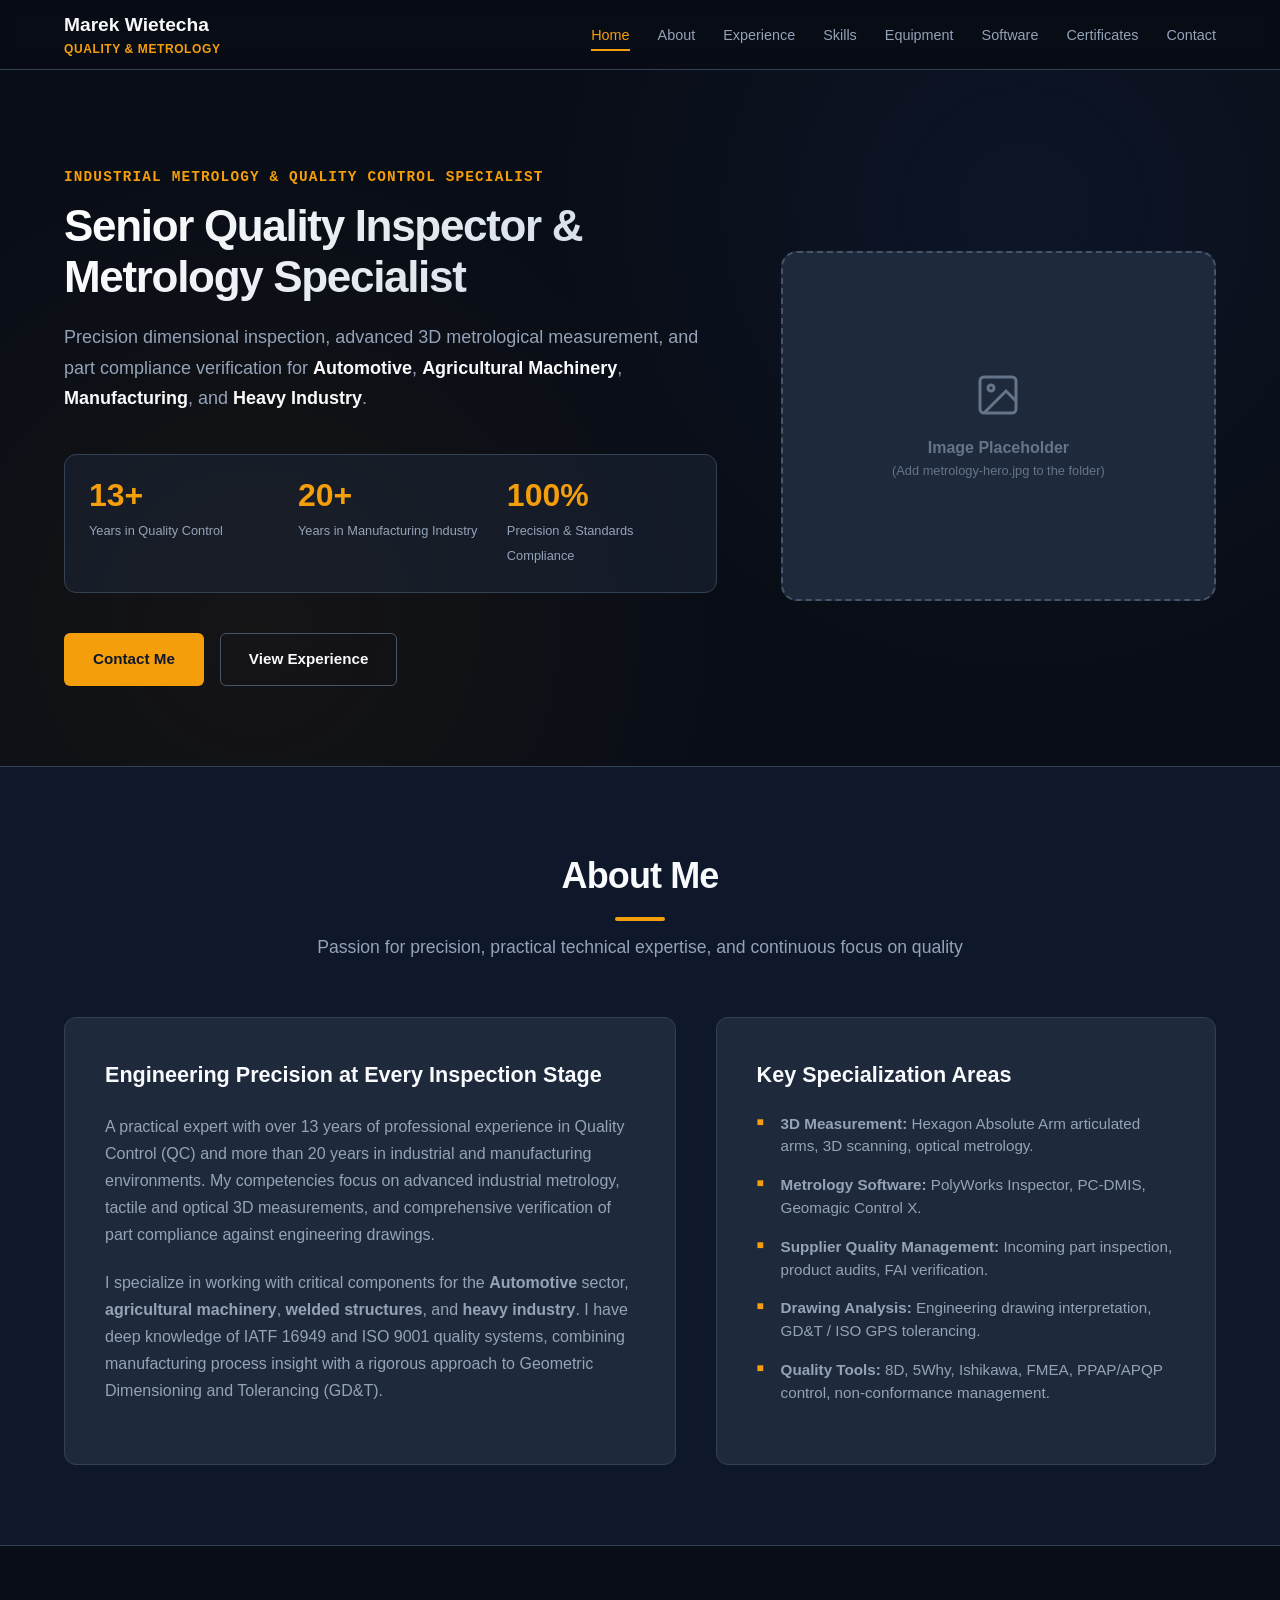
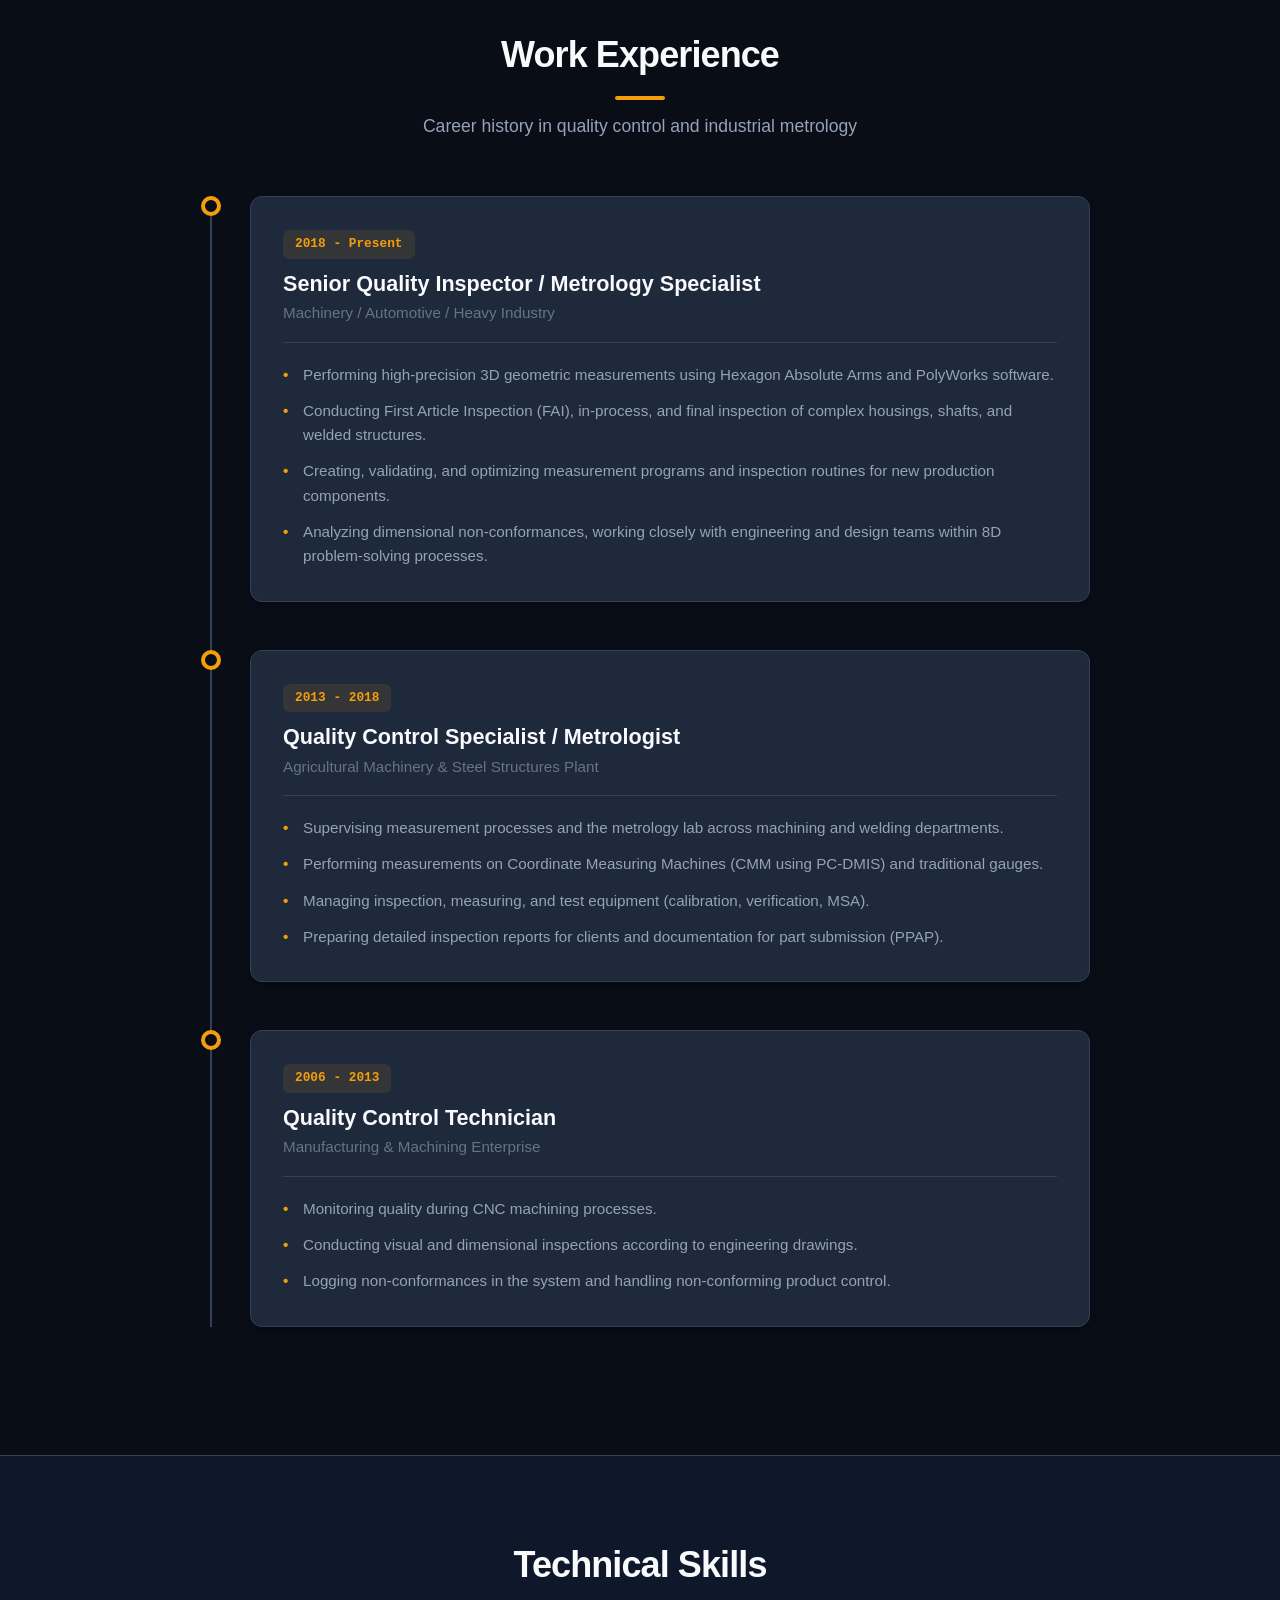
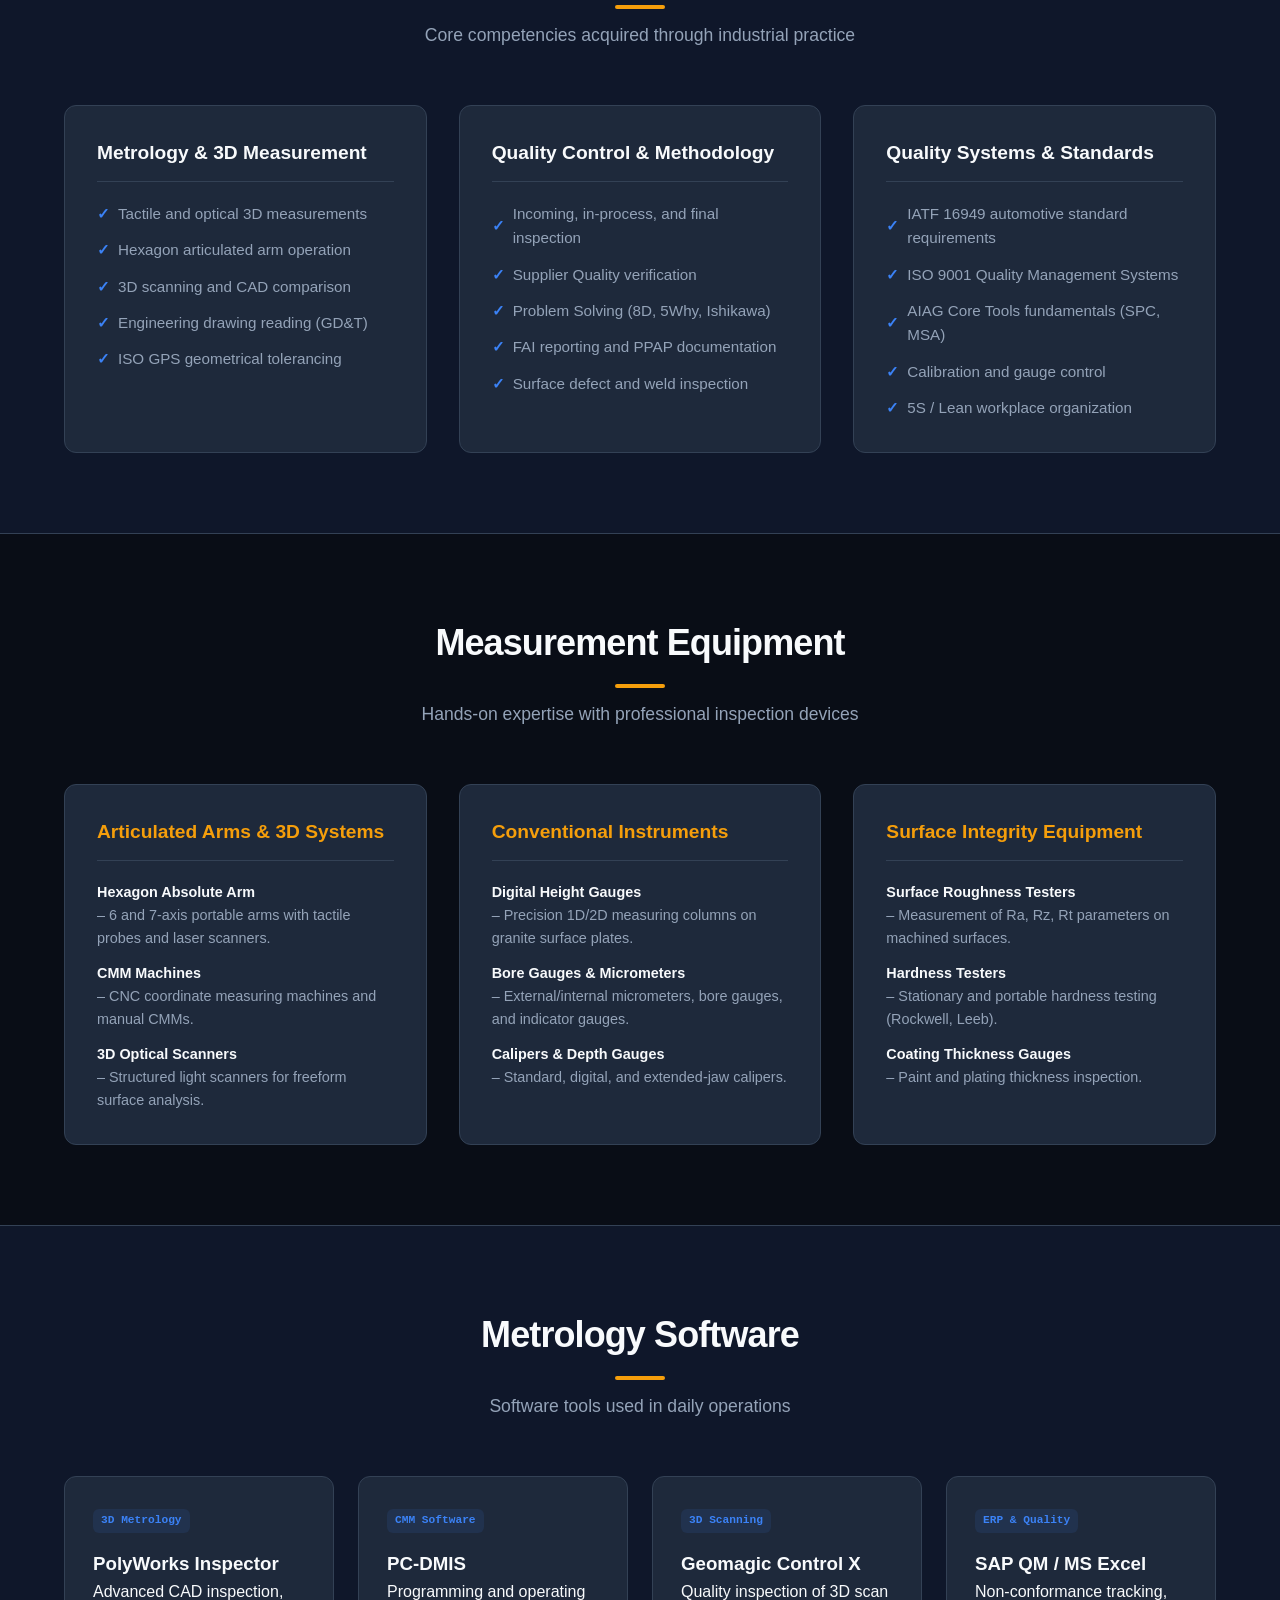
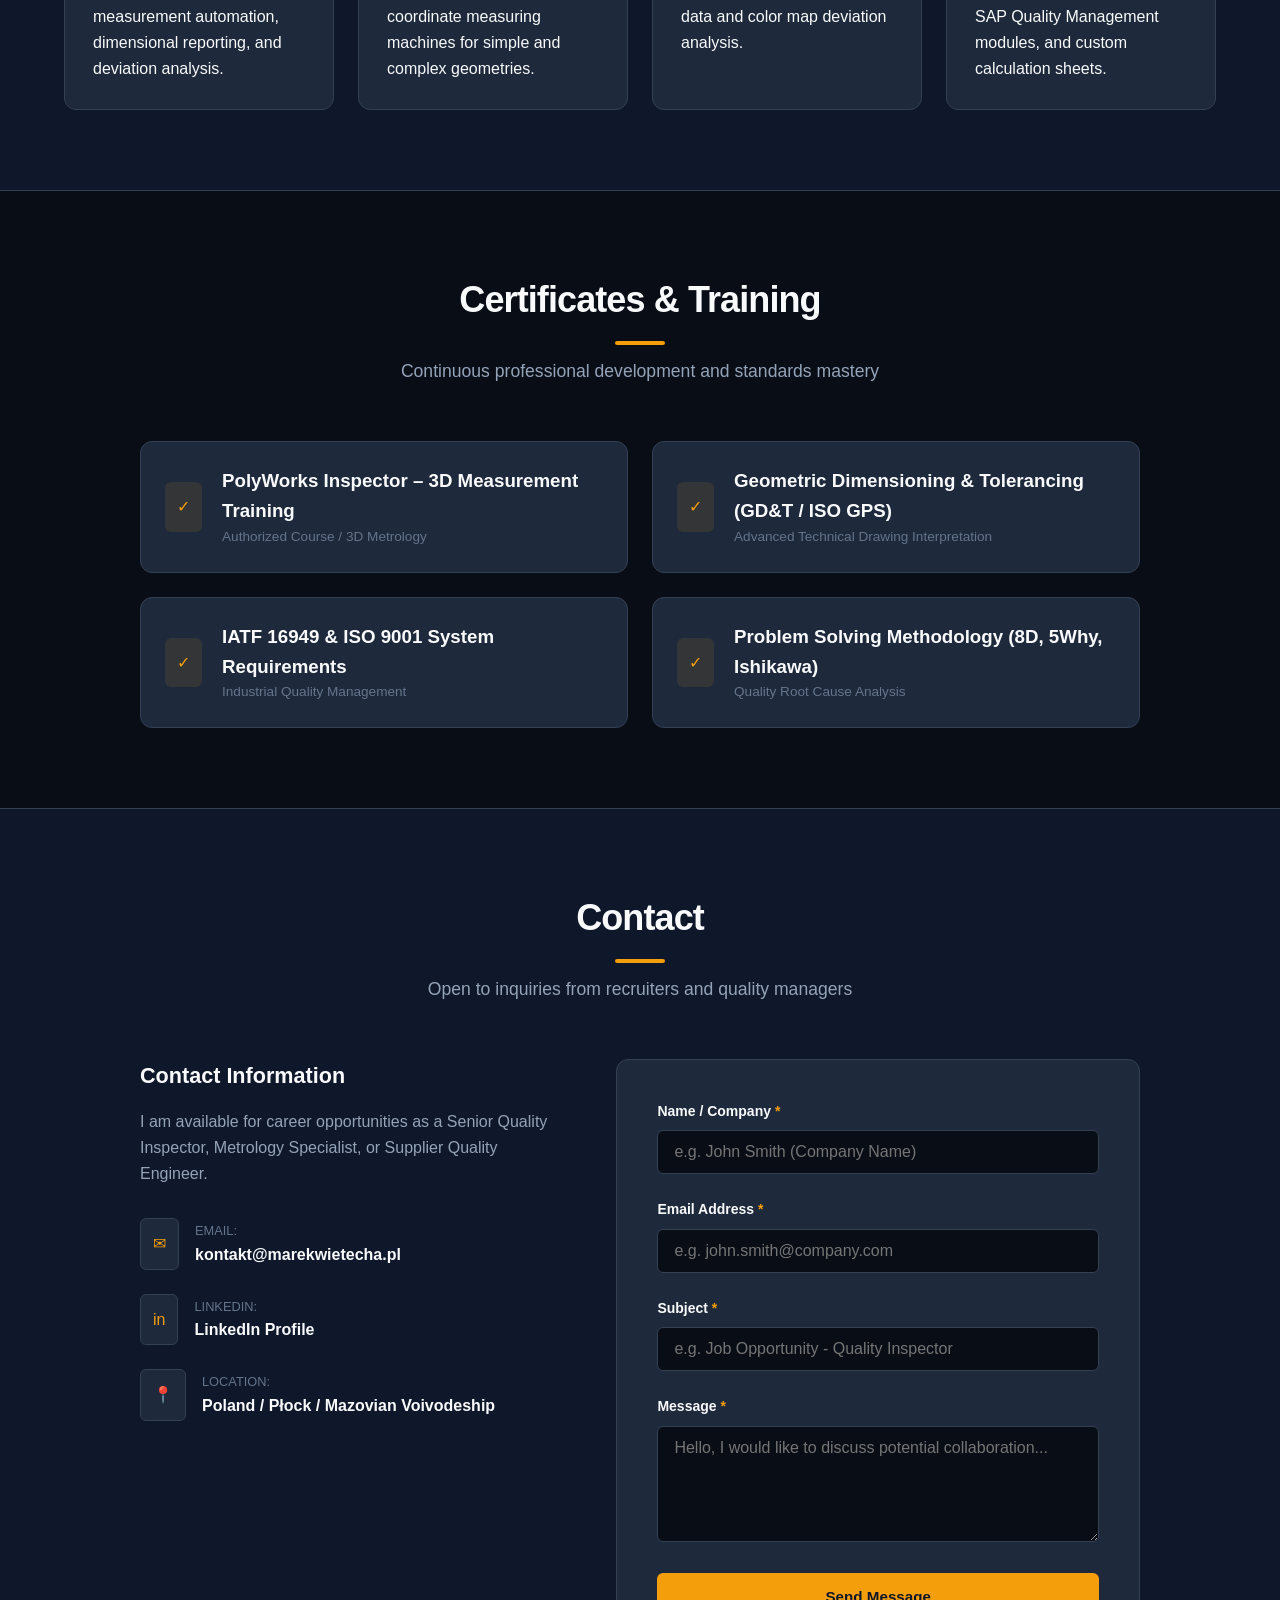
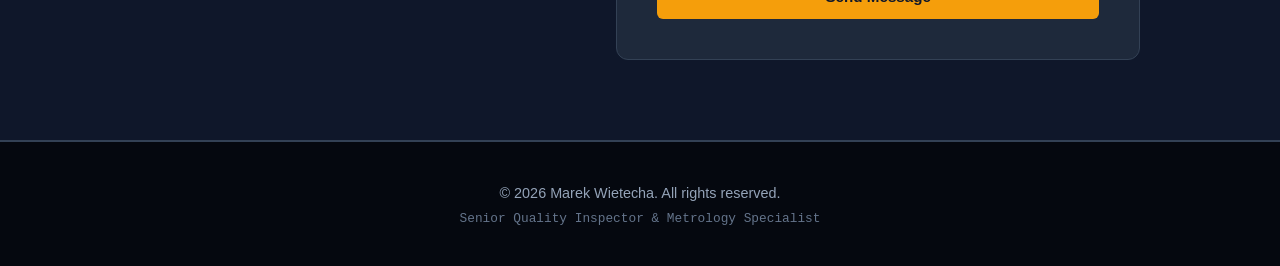
==== commit 08c5d0ee: "Update en.html" ====
--- a/en.html
+++ b/en.html
@@ -5,81 +5,373 @@
     <meta name="viewport" content="width=device-width, initial-scale=1.0">
     <meta name="robots" content="index, follow">
     
-    <title>Marek Wietecha | Quality Inspector &amp; Metrology Specialist | Portfolio</title>
-    <meta name="description" content="Portfolio of a Senior Quality Inspector &amp; Industrial Metrology Specialist with over 13 years of experience in Quality Control and 20 years in mechanical engineering. Expertise: CMM, 3D Scanning, PolyWorks, IATF 16949, Automotive &amp; Heavy Industry.">
-    <meta name="keywords" content="Quality Inspector, Metrology Specialist, Quality Control Technician, CMM Inspection, PolyWorks, PC-DMIS, Hexagon Absolute Arm, IATF 16949, Supplier Quality Inspection, Automotive Metrology, Heavy Industry">
+    <title>Marek Wietecha | Industrial Metrology & Quality Control Expert</title>
+    <meta name="description" content="Portfolio of a Quality Control & Industrial Metrology Specialist with 13+ years of experience in QC and 20+ years in manufacturing. Specializing in 3D Measurement, CMM, PolyWorks, IATF 16949, Automotive, and Heavy Industry.">
+    <meta name="keywords" content="Quality Inspector, Industrial Metrologist, Quality Engineer, 3D Measurement, PolyWorks, PC-DMIS, Hexagon Absolute Arm, IATF 16949, Supplier Quality, Automotive Metrology">
     <meta name="author" content="Marek Wietecha">
-    <link rel="canonical" href="https://marekwietecha.pl/en.html">
-
-    <!-- Language Alternates -->
-    <link rel="alternate" hreflang="pl" href="https://marekwietecha.pl/">
-    <link rel="alternate" hreflang="en" href="https://marekwietecha.pl/en.html">
-
-    <!-- Favicon -->
-    <link rel="icon" type="image/svg+xml" href="favicon.svg">
-    <link rel="alternate icon" href="favicon.ico">
-    <link rel="apple-touch-icon" sizes="180x180" href="apple-touch-icon.png">
-
-    <!-- Open Graph / Facebook -->
-    <meta property="og:type" content="website">
-    <meta property="og:url" content="https://marekwietecha.pl/en.html">
-    <meta property="og:title" content="Marek Wietecha | Quality Inspector &amp; Metrology Specialist">
-    <meta property="og:description" content="Industrial Metrology and Quality Control Specialist. Over 13 years in 3D measurements, part inspection, and quality audits in Automotive &amp; Manufacturing.">
-    <meta property="og:image" content="https://marekwietecha.pl/og-image.jpg">
-    <meta property="og:locale" content="en_US">
-
-    <!-- Twitter Cards -->
-    <meta name="twitter:card" content="summary_large_image">
-    <meta name="twitter:title" content="Marek Wietecha | Quality Inspector &amp; Metrology Specialist">
-    <meta name="twitter:description" content="Industrial Metrology and Quality Control Specialist with 13+ years of technical experience.">
-    <meta name="twitter:image" content="https://marekwietecha.pl/og-image.jpg">
-
-    <!-- CSS Links -->
-    <link rel="stylesheet" href="style.css">
-
-    <!-- JSON-LD Structured Data (Schema.org Person) -->
-    <script type="application/ld+json">
-    {
-      "@context": "https://schema.org",
-      "@type": "Person",
-      "name": "Marek Wietecha",
-      "jobTitle": "Quality Inspector & Metrology Specialist",
-      "description": "Industrial Metrology and Quality Control Specialist with over 13 years of dedicated quality inspection experience and 20 years in mechanical manufacturing.",
-      "url": "https://marekwietecha.pl/en.html",
-      "knowsAbout": [
-        "Industrial Metrology",
-        "Coordinate Measuring Machines (CMM)",
-        "3D Scanning",
-        "PolyWorks Metrology",
-        "PC-DMIS",
-        "ISO 9001",
-        "IATF 16949",
-        "Supplier Quality Inspection",
-        "Quality Control"
-      ],
-      "hasCredential": [
-        {
-          "@type": "EducationalOccupationalCredential",
-          "name": "ISO 9001 / IATF 16949 Quality Systems & Metrology Certifications"
-        }
-      ]
-    }
-    </script>
+
+    <style>
+      /* ==========================================================================
+         Marek Wietecha - Portfolio Stylesheet (English Version)
+         ========================================================================== */
+
+      :root {
+        --bg-primary: #090d16;
+        --bg-secondary: #0f172a;
+        --bg-card: #1e293b;
+        --bg-card-hover: #334155;
+        
+        --text-primary: #f8fafc;
+        --text-secondary: #94a3b8;
+        --text-muted: #64748b;
+        
+        --accent-amber: #f59e0b;
+        --accent-amber-hover: #d97706;
+        --accent-amber-light: rgba(245, 158, 11, 0.1);
+        --accent-blue: #3b82f6;
+        --accent-blue-light: rgba(59, 130, 246, 0.1);
+        
+        --border-color: #334155;
+        --border-color-light: #475569;
+        
+        --font-family: -apple-system, BlinkMacSystemFont, "Segoe UI", Roboto, Helvetica, Arial, sans-serif;
+        --font-mono: ui-monospace, SFMono-Regular, Menlo, Monaco, Consolas, monospace;
+        
+        --container-width: 1200px;
+        --header-height: 70px;
+        --border-radius-sm: 6px;
+        --border-radius-md: 12px;
+        --border-radius-lg: 16px;
+        
+        --transition-fast: 0.2s ease;
+        --transition-normal: 0.3s ease;
+        --shadow-md: 0 4px 6px -1px rgba(0, 0, 0, 0.3);
+        --shadow-lg: 0 10px 15px -3px rgba(0, 0, 0, 0.5);
+      }
+
+      *, *::before, *::after {
+        box-sizing: border-box;
+        margin: 0;
+        padding: 0;
+      }
+
+      html {
+        scroll-behavior: smooth;
+        font-size: 16px;
+        background-color: var(--bg-primary);
+        color: var(--text-primary);
+      }
+
+      body {
+        font-family: var(--font-family);
+        line-height: 1.6;
+        min-height: 100vh;
+        display: flex;
+        flex-direction: column;
+        overflow-x: hidden;
+        -webkit-font-smoothing: antialiased;
+      }
+
+      ul, ol { list-style: none; }
+      a { color: inherit; text-decoration: none; transition: color var(--transition-fast); }
+      img { max-width: 100%; height: auto; display: block; }
+      button, input, textarea { font-family: inherit; font-size: inherit; color: inherit; }
+
+      .sr-only {
+        position: absolute;
+        width: 1px;
+        height: 1px;
+        padding: 0;
+        margin: -1px;
+        overflow: hidden;
+        clip: rect(0, 0, 0, 0);
+        white-space: nowrap;
+        border: 0;
+      }
+
+      .skip-link {
+        position: absolute;
+        top: -100px;
+        left: 1rem;
+        background: var(--accent-amber);
+        color: #000;
+        font-weight: 700;
+        padding: 0.75rem 1.25rem;
+        z-index: 9999;
+        border-radius: var(--border-radius-sm);
+        transition: top var(--transition-fast);
+      }
+      .skip-link:focus { top: 1rem; }
+
+      .container {
+        width: 100%;
+        max-width: var(--container-width);
+        margin: 0 auto;
+        padding: 0 1.5rem;
+      }
+
+      .section {
+        padding: 5rem 0;
+        border-bottom: 1px solid var(--border-color);
+      }
+
+      .section-header {
+        text-align: center;
+        max-width: 800px;
+        margin: 0 auto 3.5rem auto;
+      }
+
+      .section-title {
+        font-size: 2.25rem;
+        font-weight: 800;
+        letter-spacing: -0.025em;
+        color: var(--text-primary);
+        margin-bottom: 0.75rem;
+        position: relative;
+        display: inline-block;
+      }
+
+      .section-title::after {
+        content: "";
+        display: block;
+        width: 50px;
+        height: 4px;
+        background: var(--accent-amber);
+        margin: 0.75rem auto 0 auto;
+        border-radius: 2px;
+      }
+
+      .section-subtitle {
+        font-size: 1.1rem;
+        color: var(--text-secondary);
+      }
+
+      .btn {
+        display: inline-flex;
+        align-items: center;
+        justify-content: center;
+        padding: 0.85rem 1.75rem;
+        font-weight: 600;
+        font-size: 0.95rem;
+        border-radius: var(--border-radius-sm);
+        transition: all var(--transition-fast);
+        cursor: pointer;
+        border: 1px solid transparent;
+      }
+
+      .btn-primary {
+        background-color: var(--accent-amber);
+        color: #0f172a;
+      }
+
+      .btn-primary:hover {
+        background-color: var(--accent-amber-hover);
+        box-shadow: 0 0 15px rgba(245, 158, 11, 0.4);
+      }
+
+      .btn-secondary {
+        background-color: transparent;
+        color: var(--text-primary);
+        border-color: var(--border-color-light);
+      }
+
+      .btn-secondary:hover {
+        background-color: var(--bg-card);
+        border-color: var(--text-secondary);
+      }
+
+      /* Header Nav */
+      .header {
+        position: sticky;
+        top: 0;
+        left: 0;
+        width: 100%;
+        height: var(--header-height);
+        background-color: rgba(9, 13, 22, 0.92);
+        backdrop-filter: blur(10px);
+        -webkit-backdrop-filter: blur(10px);
+        border-bottom: 1px solid var(--border-color);
+        z-index: 1000;
+      }
+
+      .header-container {
+        display: flex;
+        align-items: center;
+        justify-content: space-between;
+        height: 100%;
+      }
+
+      .logo { display: flex; flex-direction: column; }
+      .logo-name { font-size: 1.2rem; font-weight: 800; color: var(--text-primary); }
+      .logo-title { font-size: 0.75rem; font-weight: 600; color: var(--accent-amber); text-transform: uppercase; letter-spacing: 0.05em; }
+
+      .nav-list { display: flex; gap: 1.75rem; }
+      .nav-link { font-size: 0.9rem; font-weight: 500; color: var(--text-secondary); padding: 0.5rem 0; position: relative; }
+      .nav-link:hover, .nav-link.active { color: var(--accent-amber); }
+      .nav-link.active::after {
+        content: ""; position: absolute; bottom: 0; left: 0; width: 100%; height: 2px; background-color: var(--accent-amber);
+      }
+
+      .nav-toggle {
+        display: none;
+        background: transparent;
+        border: none;
+        cursor: pointer;
+        padding: 0.5rem;
+        flex-direction: column;
+        gap: 5px;
+      }
+
+      .hamburger-bar {
+        display: block; width: 24px; height: 2px; background-color: var(--text-primary); transition: all var(--transition-fast);
+      }
+
+      /* Hero Section */
+      .hero {
+        background: radial-gradient(circle at 80% 20%, rgba(59, 130, 246, 0.08) 0%, transparent 40%),
+                    radial-gradient(circle at 20% 80%, rgba(245, 158, 11, 0.05) 0%, transparent 40%),
+                    var(--bg-primary);
+        padding: 6rem 0 5rem 0;
+      }
+
+      .hero-container {
+        display: grid;
+        grid-template-columns: 1.2fr 0.8fr;
+        gap: 4rem;
+        align-items: center;
+      }
+
+      .hero-subtitle {
+        font-family: var(--font-mono); font-size: 0.9rem; color: var(--accent-amber); text-transform: uppercase; letter-spacing: 0.08em; margin-bottom: 0.75rem; font-weight: 600;
+      }
+
+      .hero-title {
+        font-size: 2.75rem; font-weight: 900; line-height: 1.15; margin-bottom: 1.25rem; letter-spacing: -0.03em;
+        background: linear-gradient(135deg, #ffffff 0%, #cbd5e1 100%);
+        -webkit-background-clip: text; -webkit-text-fill-color: transparent;
+      }
+
+      .hero-description { font-size: 1.125rem; color: var(--text-secondary); margin-bottom: 2.5rem; line-height: 1.7; }
+      .hero-description strong { color: var(--text-primary); }
+
+      .hero-stats {
+        display: grid; grid-template-columns: repeat(3, 1fr); gap: 1.5rem; margin-bottom: 2.5rem; padding: 1.5rem;
+        background-color: rgba(30, 41, 59, 0.5); border: 1px solid var(--border-color); border-radius: var(--border-radius-md);
+      }
+
+      .stat-number { display: block; font-size: 2rem; font-weight: 800; color: var(--accent-amber); line-height: 1; margin-bottom: 0.35rem; }
+      .stat-label { font-size: 0.8rem; color: var(--text-secondary); line-height: 1.3; }
+
+      .hero-actions { display: flex; gap: 1rem; }
+
+      .placeholder-media {
+        width: 100%; height: 350px; background: var(--bg-card); border: 2px dashed var(--border-color-light);
+        border-radius: var(--border-radius-lg); display: flex; flex-direction: column; align-items: center; justify-content: center; color: var(--text-muted); text-align: center; padding: 2rem;
+      }
+
+      /* About Section */
+      .about { background-color: var(--bg-secondary); }
+      .about-grid { display: grid; grid-template-columns: 1.1fr 0.9fr; gap: 2.5rem; }
+      .about-text-card, .about-highlights-card {
+        background-color: var(--bg-card); padding: 2.5rem; border-radius: var(--border-radius-md); border: 1px solid var(--border-color);
+      }
+      .about-text-card h3, .about-highlights-card h3 { font-size: 1.35rem; color: var(--text-primary); margin-bottom: 1.25rem; }
+      .about-text-card p { color: var(--text-secondary); margin-bottom: 1.25rem; line-height: 1.7; }
+      .highlight-list { display: flex; flex-direction: column; gap: 1rem; }
+      .highlight-list li { color: var(--text-secondary); font-size: 0.95rem; padding-left: 1.5rem; position: relative; line-height: 1.5; }
+      .highlight-list li::before { content: "■"; position: absolute; left: 0; top: 0; color: var(--accent-amber); font-size: 0.75rem; }
+
+      /* Experience Timeline */
+      .experience { background-color: var(--bg-primary); }
+      .timeline { position: relative; max-width: 900px; margin: 0 auto; }
+      .timeline::before { content: ""; position: absolute; top: 0; bottom: 0; left: 20px; width: 2px; background-color: var(--border-color); }
+      .timeline-item { position: relative; padding-left: 60px; margin-bottom: 3rem; }
+      .timeline-marker { position: absolute; top: 0; left: 11px; width: 20px; height: 20px; border-radius: 50%; background-color: var(--bg-primary); border: 4px solid var(--accent-amber); z-index: 2; }
+      .timeline-content { background-color: var(--bg-card); padding: 2rem; border-radius: var(--border-radius-md); border: 1px solid var(--border-color); box-shadow: var(--shadow-md); }
+      .timeline-header { margin-bottom: 1.25rem; border-bottom: 1px solid var(--border-color); padding-bottom: 1rem; }
+      .timeline-period { display: inline-block; font-family: var(--font-mono); font-size: 0.8rem; color: var(--accent-amber); background-color: var(--accent-amber-light); padding: 0.25rem 0.75rem; border-radius: var(--border-radius-sm); margin-bottom: 0.5rem; font-weight: 600; }
+      .timeline-role { font-size: 1.35rem; font-weight: 700; color: var(--text-primary); }
+      .timeline-company { font-size: 0.95rem; color: var(--text-muted); font-weight: 500; }
+      .timeline-body ul { display: flex; flex-direction: column; gap: 0.75rem; }
+      .timeline-body li { color: var(--text-secondary); font-size: 0.95rem; padding-left: 1.25rem; position: relative; line-height: 1.6; }
+      .timeline-body li::before { content: "•"; position: absolute; left: 0; color: var(--accent-amber); font-weight: bold; }
+
+      /* Skills, Equipment, Software */
+      .skills, .software { background-color: var(--bg-secondary); }
+      .equipment, .certificates { background-color: var(--bg-primary); }
+
+      .skills-grid, .equipment-grid { display: grid; grid-template-columns: repeat(3, 1fr); gap: 2rem; }
+      .skill-category, .equipment-group { background-color: var(--bg-card); padding: 2rem; border-radius: var(--border-radius-md); border: 1px solid var(--border-color); }
+      .skill-category h3, .equipment-group-header h3 { font-size: 1.2rem; color: var(--text-primary); margin-bottom: 1.25rem; padding-bottom: 0.75rem; border-bottom: 1px solid var(--border-color); }
+      .equipment-group-header h3 { color: var(--accent-amber); }
+      
+      .skill-list, .equipment-group ul { display: flex; flex-direction: column; gap: 0.75rem; }
+      .skill-list li { color: var(--text-secondary); font-size: 0.95rem; display: flex; align-items: center; gap: 0.5rem; }
+      .skill-list li::before { content: "✓"; color: var(--accent-blue); font-weight: bold; }
+      .equipment-group li { color: var(--text-secondary); font-size: 0.9rem; }
+      .equipment-group strong { color: var(--text-primary); display: block; }
+
+      .software-grid { display: grid; grid-template-columns: repeat(4, 1fr); gap: 1.5rem; }
+      .software-card { background-color: var(--bg-card); padding: 1.75rem; border-radius: var(--border-radius-md); border: 1px solid var(--border-color); }
+      .software-badge { font-family: var(--font-mono); font-size: 0.7rem; color: var(--accent-blue); background-color: var(--accent-blue-light); padding: 0.2rem 0.5rem; border-radius: var(--border-radius-sm); margin-bottom: 1rem; font-weight: 600; display: inline-block; }
+
+      .certificates-grid { display: grid; grid-template-columns: repeat(2, 1fr); gap: 1.5rem; max-width: 1000px; margin: 0 auto; }
+      .cert-card { background-color: var(--bg-card); padding: 1.5rem; border-radius: var(--border-radius-md); border: 1px solid var(--border-color); display: flex; gap: 1.25rem; align-items: center; }
+      .cert-icon { color: var(--accent-amber); background-color: var(--accent-amber-light); padding: 0.75rem; border-radius: var(--border-radius-sm); }
+
+      /* Contact & Form */
+      .contact { background-color: var(--bg-secondary); }
+      .contact-grid { display: grid; grid-template-columns: 0.9fr 1.1fr; gap: 3rem; max-width: 1000px; margin: 0 auto; }
+      .contact-info h3 { font-size: 1.35rem; color: var(--text-primary); margin-bottom: 1rem; }
+      .contact-info p { color: var(--text-secondary); margin-bottom: 2rem; }
+      .contact-methods { display: flex; flex-direction: column; gap: 1.5rem; }
+      .contact-item { display: flex; align-items: center; gap: 1rem; }
+      .contact-icon { color: var(--accent-amber); background-color: var(--bg-card); border: 1px solid var(--border-color); padding: 0.75rem; border-radius: var(--border-radius-sm); }
+      .contact-label { display: block; font-size: 0.8rem; color: var(--text-muted); text-transform: uppercase; }
+      .contact-link, .contact-text { font-size: 1rem; font-weight: 600; color: var(--text-primary); }
+
+      .contact-form { background-color: var(--bg-card); padding: 2.5rem; border-radius: var(--border-radius-md); border: 1px solid var(--border-color); }
+      .form-group { margin-bottom: 1.5rem; }
+      .form-group label { display: block; font-size: 0.875rem; font-weight: 600; color: var(--text-primary); margin-bottom: 0.5rem; }
+      .required { color: var(--accent-amber); }
+      .form-input { width: 100%; background-color: var(--bg-primary); border: 1px solid var(--border-color); border-radius: var(--border-radius-sm); padding: 0.75rem 1rem; color: var(--text-primary); }
+      .form-input:focus { outline: none; border-color: var(--accent-amber); }
+      .form-submit { width: 100%; }
+
+      /* Footer */
+      .footer { background-color: #05080f; padding: 2.5rem 0; border-top: 1px solid var(--border-color); text-align: center; }
+      .footer-copyright { font-size: 0.9rem; color: var(--text-secondary); }
+      .footer-role { font-size: 0.8rem; color: var(--text-muted); font-family: var(--font-mono); margin-top: 0.25rem; }
+
+      /* Responsive Rules */
+      @media (max-width: 992px) {
+        .hero-container, .about-grid, .contact-grid { grid-template-columns: 1fr; }
+        .skills-grid, .equipment-grid, .software-grid { grid-template-columns: repeat(2, 1fr); }
+      }
+      @media (max-width: 768px) {
+        .nav-toggle { display: flex; }
+        .nav { position: absolute; top: var(--header-height); left: 0; width: 100%; background-color: var(--bg-secondary); border-bottom: 1px solid var(--border-color); padding: 1.5rem; display: none; }
+        .nav.is-open { display: block; }
+        .nav-list { flex-direction: column; gap: 1rem; }
+        .hero-title { font-size: 2.15rem; }
+        .hero-stats, .skills-grid, .equipment-grid, .software-grid, .certificates-grid { grid-template-columns: 1fr; }
+        .hero-actions { flex-direction: column; }
+      }
+    </style>
 </head>
 <body>
 
-    <!-- Skip link for Accessibility -->
     <a href="#main-content" class="skip-link">Skip to main content</a>
 
-    <!-- Navigation Header -->
+    <!-- Header Navigation -->
     <header class="header" id="header">
         <div class="container header-container">
-            <a href="#hero" class="logo" aria-label="Homepage - Marek Wietecha">
+            <a href="#hero" class="logo" aria-label="Home page">
                 <span class="logo-name">Marek Wietecha</span>
                 <span class="logo-title">Quality &amp; Metrology</span>
             </a>
 
-            <button class="nav-toggle" id="navToggle" aria-label="Toggle navigation menu" aria-expanded="false" aria-controls="primary-navigation">
+            <button class="nav-toggle" id="navToggle" aria-label="Toggle navigation menu" aria-expanded="false">
                 <span class="hamburger-bar"></span>
                 <span class="hamburger-bar"></span>
                 <span class="hamburger-bar"></span>
@@ -87,89 +379,90 @@
 
             <nav class="nav" id="primary-navigation" aria-label="Primary navigation">
                 <ul class="nav-list">
-                    <li class="nav-item"><a href="#hero" class="nav-link active" aria-current="page">Home</a></li>
-                    <li class="nav-item"><a href="#about" class="nav-link">About Me</a></li>
-                    <li class="nav-item"><a href="#experience" class="nav-link">Experience</a></li>
-                    <li class="nav-item"><a href="#skills" class="nav-link">Skills</a></li>
-                    <li class="nav-item"><a href="#equipment" class="nav-link">Equipment</a></li>
-                    <li class="nav-item"><a href="#software" class="nav-link">Software</a></li>
-                    <li class="nav-item"><a href="#certificates" class="nav-link">Certificates</a></li>
-                    <li class="nav-item"><a href="#contact" class="nav-link">Contact</a></li>
+                    <li><a href="#hero" class="nav-link active">Home</a></li>
+                    <li><a href="#about" class="nav-link">About</a></li>
+                    <li><a href="#experience" class="nav-link">Experience</a></li>
+                    <li><a href="#skills" class="nav-link">Skills</a></li>
+                    <li><a href="#equipment" class="nav-link">Equipment</a></li>
+                    <li><a href="#software" class="nav-link">Software</a></li>
+                    <li><a href="#certificates" class="nav-link">Certificates</a></li>
+                    <li><a href="#contact" class="nav-link">Contact</a></li>
                 </ul>
             </nav>
         </div>
     </header>
 
-    <!-- Main Content Wrapper -->
+    <!-- Main Content -->
     <main id="main-content">
 
         <!-- Hero Section -->
-        <section id="hero" class="hero section" aria-label="Welcome section">
+        <section id="hero" class="hero section">
             <div class="container hero-container">
                 <div class="hero-content">
-                    <p class="hero-subtitle">Industrial Metrology &amp; Quality Control Expert</p>
+                    <p class="hero-subtitle">Industrial Metrology &amp; Quality Control Specialist</p>
                     <h1 class="hero-title">Senior Quality Inspector &amp; Metrology Specialist</h1>
                     <p class="hero-description">
-                        High-precision dimensional inspection, advanced 3D metrological analysis, and technical compliance verification for <strong>Automotive</strong>, <strong>Agricultural Machinery</strong>, <strong>Manufacturing</strong>, and <strong>Heavy Industry</strong>.
+                        Precision dimensional inspection, advanced 3D metrological measurement, and part compliance verification for <strong>Automotive</strong>, <strong>Agricultural Machinery</strong>, <strong>Manufacturing</strong>, and <strong>Heavy Industry</strong>.
                     </p>
                     
                     <div class="hero-stats">
                         <div class="stat-card">
                             <span class="stat-number">13+</span>
-                            <span class="stat-label">Years in Quality Control &amp; Inspection</span>
+                            <span class="stat-label">Years in Quality Control</span>
                         </div>
                         <div class="stat-card">
                             <span class="stat-number">20+</span>
-                            <span class="stat-label">Years in Mechanical Engineering</span>
+                            <span class="stat-label">Years in Manufacturing Industry</span>
                         </div>
                         <div class="stat-card">
                             <span class="stat-number">100%</span>
-                            <span class="stat-label">Precision &amp; Norm Compliance</span>
+                            <span class="stat-label">Precision &amp; Standards Compliance</span>
                         </div>
                     </div>
 
                     <div class="hero-actions">
-                        <a href="#contact" class="btn btn-primary">Get in Touch</a>
-                        <a href="#experience" class="btn btn-secondary">View Work Experience</a>
+                        <a href="#contact" class="btn btn-primary">Contact Me</a>
+                        <a href="#experience" class="btn btn-secondary">View Experience</a>
                     </div>
                 </div>
 
                 <div class="hero-media">
-                    <figure class="hero-figure">
-                        <img src="assets/images/metrology-hero.jpg" alt="Marek Wietecha operating a 3D portable measuring arm" class="hero-img" width="600" height="600" loading="eager" decoding="async">
-                        <figcaption class="sr-only">Metrology specialist Marek Wietecha performing precision inspection using high-tech equipment</figcaption>
-                    </figure>
+                    <div class="placeholder-media">
+                        <svg width="48" height="48" viewBox="0 0 24 24" fill="none" stroke="currentColor" stroke-width="1.5"><rect x="3" y="3" width="18" height="18" rx="2" ry="2"></rect><circle cx="8.5" cy="8.5" r="1.5"></circle><polyline points="21 15 16 10 5 21"></polyline></svg>
+                        <p style="margin-top: 1rem; font-weight: 600;">Image Placeholder</p>
+                        <span style="font-size: 0.8rem;">(Add metrology-hero.jpg to the folder)</span>
+                    </div>
                 </div>
             </div>
         </section>
 
         <!-- About Me Section -->
-        <section id="about" class="about section" aria-labelledby="about-title">
+        <section id="about" class="about section">
             <div class="container">
-                header class="section-header">
-                    <h2 id="about-title" class="section-title">About Me</h2>
-                    <p class="section-subtitle">Engineering precision, hands-on expertise, and relentless focus on quality standards</p>
+                <header class="section-header">
+                    <h2 class="section-title">About Me</h2>
+                    <p class="section-subtitle">Passion for precision, practical technical expertise, and continuous focus on quality</p>
                 </header>
 
                 <div class="about-grid">
                     <article class="about-text-card">
-                        <h3>Technical Precision Across Every Inspection Phase</h3>
+                        <h3>Engineering Precision at Every Inspection Stage</h3>
                         <p>
-                            Hands-on professional with over 13 years of practical experience in Quality Control (QC) and more than 20 years within industrial and manufacturing environments. My primary focus is on advanced industrial metrology, 3D tactile and optical measurements, and comprehensive component inspection against engineering blueprints.
+                            A practical expert with over 13 years of professional experience in Quality Control (QC) and more than 20 years in industrial and manufacturing environments. My competencies focus on advanced industrial metrology, tactile and optical 3D measurements, and comprehensive verification of part compliance against engineering drawings.
                         </p>
                         <p>
-                            I specialize in inspecting safety-critical components for the <strong>Automotive sector</strong>, <strong>agricultural machinery</strong>, <strong>welded heavy structures</strong>, and <strong>precision machinery</strong>. Fully versed in IATF 16949 and ISO 9001 standards, I bridge shop-floor manufacturing practices with strict Geometric Dimensioning and Tolerancing (GD&amp;T) analysis.
+                            I specialize in working with critical components for the <strong>Automotive</strong> sector, <strong>agricultural machinery</strong>, <strong>welded structures</strong>, and <strong>heavy industry</strong>. I have deep knowledge of IATF 16949 and ISO 9001 quality systems, combining manufacturing process insight with a rigorous approach to Geometric Dimensioning and Tolerancing (GD&amp;T).
                         </p>
                     </article>
 
                     <aside class="about-highlights-card">
-                        <h3>Key Areas of Expertise</h3>
+                        <h3>Key Specialization Areas</h3>
                         <ul class="highlight-list">
-                            <li><strong>3D Metrology:</strong> Hexagon Absolute Arms, 3D scanning, laser inspection, optical metrology.</li>
-                            <li><strong>Inspection Software:</strong> PolyWorks Inspector, PC-DMIS, Geomagic Control X.</li>
-                            <li><strong>Supplier Quality Inspection:</strong> Incoming goods verification, initial sample inspection (FAI), product audits.</li>
-                            <li><strong>Blueprint Reading:</strong> Engineering drawing interpretation, GD&amp;T / ISO GPS tolerancing.</li>
-                            <li><strong>Quality Methods:</strong> 8D problem solving, 5Why, Ishikawa, FMEA, PPAP/APQP compliance.</li>
+                            <li><strong>3D Measurement:</strong> Hexagon Absolute Arm articulated arms, 3D scanning, optical metrology.</li>
+                            <li><strong>Metrology Software:</strong> PolyWorks Inspector, PC-DMIS, Geomagic Control X.</li>
+                            <li><strong>Supplier Quality Management:</strong> Incoming part inspection, product audits, FAI verification.</li>
+                            <li><strong>Drawing Analysis:</strong> Engineering drawing interpretation, GD&amp;T / ISO GPS tolerancing.</li>
+                            <li><strong>Quality Tools:</strong> 8D, 5Why, Ishikawa, FMEA, PPAP/APQP control, non-conformance management.</li>
                         </ul>
                     </aside>
                 </div>
@@ -177,68 +470,65 @@
         </section>
 
         <!-- Experience Section -->
-        <section id="experience" class="experience section" aria-labelledby="experience-title">
+        <section id="experience" class="experience section">
             <div class="container">
                 <header class="section-header">
-                    <h2 id="experience-title" class="section-title">Work Experience</h2>
-                    <p class="section-subtitle">Complete career path in Quality Inspection and Industrial Metrology</p>
+                    <h2 class="section-title">Work Experience</h2>
+                    <p class="section-subtitle">Career history in quality control and industrial metrology</p>
                 </header>
 
                 <div class="timeline">
-                    <!-- Job 1 -->
                     <article class="timeline-item">
                         <div class="timeline-marker"></div>
                         <div class="timeline-content">
                             <header class="timeline-header">
                                 <span class="timeline-period">2018 - Present</span>
-                                <h3 class="timeline-role">Senior Quality Inspector &amp; Metrology Specialist</h3>
-                                <p class="timeline-company">Mechanical Industry / Automotive / Heavy Industry</p>
+                                <h3 class="timeline-role">Senior Quality Inspector / Metrology Specialist</h3>
+                                <p class="timeline-company">Machinery / Automotive / Heavy Industry</p>
                             </header>
                             <div class="timeline-body">
                                 <ul>
-                                    <li>Performing high-precision 3D dimensional and geometric measurements using Hexagon Absolute Arms powered by PolyWorks Inspector.</li>
-                                    <li>Conducting First Article Inspection (FAI), final release testing, and incoming supplier quality verifications based on GD&amp;T specifications.</li>
-                                    <li>Developing, validating, and optimizing measurement routines and inspection protocols for complex engineered parts.</li>
-                                    <li>Collaborating with process engineering and production teams to resolve quality deviations (8D reports, root-cause analysis).</li>
+                                    <li>Performing high-precision 3D geometric measurements using Hexagon Absolute Arms and PolyWorks software.</li>
+                                    <li>Conducting First Article Inspection (FAI), in-process, and final inspection of complex housings, shafts, and welded structures.</li>
+                                    <li>Creating, validating, and optimizing measurement programs and inspection routines for new production components.</li>
+                                    <li>Analyzing dimensional non-conformances, working closely with engineering and design teams within 8D problem-solving processes.</li>
                                 </ul>
                             </div>
                         </div>
                     </article>
 
-                    <!-- Job 2 -->
                     <article class="timeline-item">
                         <div class="timeline-marker"></div>
                         <div class="timeline-content">
                             <header class="timeline-header">
                                 <span class="timeline-period">2013 - 2018</span>
                                 <h3 class="timeline-role">Quality Control Specialist / Metrologist</h3>
-                                <p class="timeline-company">Agricultural Machinery &amp; Steel Structures Manufacturing</p>
+                                <p class="timeline-company">Agricultural Machinery &amp; Steel Structures Plant</p>
                             </header>
                             <div class="timeline-body">
                                 <ul>
-                                    <li>Managing shop-floor inspection routines and metrology room operations for machined bodies, shafts, and large welded frames.</li>
-                                    <li>Operating CMM measuring machines (PC-DMIS) and traditional gauges (micrometers, bore gauges, height gauges).</li>
-                                    <li>Supervising inspection, measuring, and test equipment (IMTE) calibration and maintenance schedules.</li>
-                                    <li>Preparing detailed inspection reports, non-conformance records, and PPAP documentation for Key Accounts.</li>
+                                    <li>Supervising measurement processes and the metrology lab across machining and welding departments.</li>
+                                    <li>Performing measurements on Coordinate Measuring Machines (CMM using PC-DMIS) and traditional gauges.</li>
+                                    <li>Managing inspection, measuring, and test equipment (calibration, verification, MSA).</li>
+                                    <li>Preparing detailed inspection reports for clients and documentation for part submission (PPAP).</li>
                                 </ul>
                             </div>
                         </div>
                     </article>
 
-                    <!-- Job 3 -->
                     <article class="timeline-item">
                         <div class="timeline-marker"></div>
                         <div class="timeline-content">
                             <header class="timeline-header">
                                 <span class="timeline-period">2006 - 2013</span>
                                 <h3 class="timeline-role">Quality Control Technician</h3>
-                                <p class="timeline-company">Metal Processing &amp; Industrial Manufacturing Plant</p>
+                                <p class="timeline-company">Manufacturing &amp; Machining Enterprise</p>
                             </header>
                             <div class="timeline-body">
                                 <ul>
-                                    <li>In-process quality monitoring across CNC machining cells and fabrication lines.</li>
-                                    <li>Visual and dimensional inspection of parts to ensure compliance with customer drawings and internal standards.</li>
-                                    <li>Non-conformance logging in SAP QM system and quarantine management of non-compliant batches.</li>
+                                    <li>Monitoring quality during CNC machining processes.</li>
+                                    <li>Conducting visual and dimensional inspections according to engineering drawings.</li>
+                                    <li>Logging non-conformances in the system and handling non-conforming product control.</li>
                                 </ul>
                             </div>
                         </div>
@@ -248,56 +538,44 @@
         </section>
 
         <!-- Skills Section -->
-        <section id="skills" class="skills section" aria-labelledby="skills-title">
+        <section id="skills" class="skills section">
             <div class="container">
                 <header class="section-header">
-                    <h2 id="skills-title" class="section-title">Technical Skills</h2>
-                    <p class="section-subtitle">Structured core competencies in industrial inspection and quality assurance</p>
+                    <h2 class="section-title">Technical Skills</h2>
+                    <p class="section-subtitle">Core competencies acquired through industrial practice</p>
                 </header>
 
                 <div class="skills-grid">
-                    <!-- Category 1 -->
                     <article class="skill-category">
-                        <div class="category-icon" aria-hidden="true">
-                            <svg width="32" height="32" viewBox="0 0 24 24" fill="none" stroke="currentColor" stroke-width="2" stroke-linecap="round" stroke-linejoin="round"><circle cx="12" cy="12" r="10"></circle><line x1="12" y1="8" x2="12" y2="12"></line><line x1="12" y1="12" x2="16" y2="14"></line></svg>
-                        </div>
-                        <h3>3D Metrology &amp; Inspection</h3>
+                        <h3>Metrology &amp; 3D Measurement</h3>
                         <ul class="skill-list">
-                            <li>Tactile &amp; 3D optical measurements</li>
-                            <li>Hexagon Articulated Arm operation</li>
-                            <li>3D scanning &amp; CAD-to-Part comparison</li>
-                            <li>Blueprints reading (ISO GPS / ASME GD&amp;T)</li>
-                            <li>Geometrical tolerance verification</li>
+                            <li>Tactile and optical 3D measurements</li>
+                            <li>Hexagon articulated arm operation</li>
+                            <li>3D scanning and CAD comparison</li>
+                            <li>Engineering drawing reading (GD&amp;T)</li>
+                            <li>ISO GPS geometrical tolerancing</li>
                         </ul>
                     </article>
 
-                    <!-- Category 2 -->
                     <article class="skill-category">
-                        <div class="category-icon" aria-hidden="true">
-                            <svg width="32" height="32" viewBox="0 0 24 24" fill="none" stroke="currentColor" stroke-width="2" stroke-linecap="round" stroke-linejoin="round"><path d="M14 2H6a2 2 0 0 0-2 2v16a2 2 0 0 0 2 2h12a2 2 0 0 0 2-2V8z"></path><polyline points="14 2 14 8 20 8"></polyline><line x1="16" y1="13" x2="8" y2="13"></line><line x1="16" y1="17" x2="8" y2="17"></line><polyline points="10 9 9 9 8 9"></polyline></svg>
-                        </div>
-                        <h3>Quality Control &amp; Methodologies</h3>
+                        <h3>Quality Control &amp; Methodology</h3>
                         <ul class="skill-list">
                             <li>Incoming, in-process, and final inspection</li>
-                            <li>Supplier Quality verification &amp; audits</li>
-                            <li>Problem solving: 8D, 5Why, Ishikawa</li>
-                            <li>FAI (First Article Inspection) &amp; PPAP packs</li>
-                            <li>Weldment &amp; casting surface defect evaluation</li>
+                            <li>Supplier Quality verification</li>
+                            <li>Problem Solving (8D, 5Why, Ishikawa)</li>
+                            <li>FAI reporting and PPAP documentation</li>
+                            <li>Surface defect and weld inspection</li>
                         </ul>
                     </article>
 
-                    <!-- Category 3 -->
                     <article class="skill-category">
-                        <div class="category-icon" aria-hidden="true">
-                            <svg width="32" height="32" viewBox="0 0 24 24" fill="none" stroke="currentColor" stroke-width="2" stroke-linecap="round" stroke-linejoin="round"><path d="M22 11.08V12a10 10 0 1 1-5.93-9.14"></path><polyline points="22 4 12 14.01 9 11.01"></polyline></svg>
-                        </div>
                         <h3>Quality Systems &amp; Standards</h3>
                         <ul class="skill-list">
-                            <li>IATF 16949 (Automotive standard)</li>
-                            <li>ISO 9001 Quality Management System</li>
-                            <li>AIAG Core Tools (SPC, MSA, FMEA)</li>
-                            <li>Gauging &amp; IMTE calibration workflows</li>
-                            <li>Lean Manufacturing &amp; 5S Metrology lab setup</li>
+                            <li>IATF 16949 automotive standard requirements</li>
+                            <li>ISO 9001 Quality Management Systems</li>
+                            <li>AIAG Core Tools fundamentals (SPC, MSA)</li>
+                            <li>Calibration and gauge control</li>
+                            <li>5S / Lean workplace organization</li>
                         </ul>
                     </article>
                 </div>
@@ -305,44 +583,44 @@
         </section>
 
         <!-- Equipment Section -->
-        <section id="equipment" class="equipment section" aria-labelledby="equipment-title">
+        <section id="equipment" class="equipment section">
             <div class="container">
                 <header class="section-header">
-                    <h2 id="equipment-title" class="section-title">Measuring Equipment</h2>
-                    <p class="section-subtitle">Practical proficiency with advanced metrology instruments</p>
+                    <h2 class="section-title">Measurement Equipment</h2>
+                    <p class="section-subtitle">Hands-on expertise with professional inspection devices</p>
                 </header>
 
                 <div class="equipment-grid">
                     <article class="equipment-group">
                         <header class="equipment-group-header">
-                            <h3>Measuring Arms &amp; CMM Machines</h3>
+                            <h3>Articulated Arms &amp; 3D Systems</h3>
                         </header>
                         <ul>
-                            <li><strong>Hexagon Absolute Arm</strong> – 6-axis &amp; 7-axis portable arms with tactile probes and laser scanners.</li>
-                            <li><strong>Coordinate Measuring Machines (CMM)</strong> – Manual and DCC automatic inspection for complex parts.</li>
-                            <li><strong>3D Laser &amp; Optical Scanners</strong> – Non-contact high-density surface inspection.</li>
+                            <li><strong>Hexagon Absolute Arm</strong> – 6 and 7-axis portable arms with tactile probes and laser scanners.</li>
+                            <li><strong>CMM Machines</strong> – CNC coordinate measuring machines and manual CMMs.</li>
+                            <li><strong>3D Optical Scanners</strong> – Structured light scanners for freeform surface analysis.</li>
                         </ul>
                     </article>
 
                     <article class="equipment-group">
                         <header class="equipment-group-header">
-                            <h3>Conventional &amp; Shop-Floor Gauges</h3>
+                            <h3>Conventional Instruments</h3>
                         </header>
                         <ul>
-                            <li><strong>Digital Height Gauging Systems</strong> – High-accuracy 1D/2D vertical layout measurements on granite plates.</li>
-                            <li><strong>Micrometers &amp; Bore Gauges</strong> – Digital &amp; analog external/internal precision micrometers.</li>
-                            <li><strong>Calipers &amp; Depth Gauges</strong> – Standard, extended-jaw, and custom dimensional tools.</li>
+                            <li><strong>Digital Height Gauges</strong> – Precision 1D/2D measuring columns on granite surface plates.</li>
+                            <li><strong>Bore Gauges &amp; Micrometers</strong> – External/internal micrometers, bore gauges, and indicator gauges.</li>
+                            <li><strong>Calipers &amp; Depth Gauges</strong> – Standard, digital, and extended-jaw calipers.</li>
                         </ul>
                     </article>
 
                     <article class="equipment-group">
                         <header class="equipment-group-header">
-                            <h3>Surface &amp; Material Testing Tools</h3>
+                            <h3>Surface Integrity Equipment</h3>
                         </header>
                         <ul>
-                            <li><strong>Roughness Testers (Profilometers)</strong> – Surface finish analysis (Ra, Rz, Rt metrics).</li>
-                            <li><strong>Hardness Testers</strong> – Portable &amp; benchtop testing (Rockwell, Vickers, Leeb).</li>
-                            <li><strong>Coating Thickness &amp; Flaw Gauges</strong> – Basic NDT and coating integrity checking.</li>
+                            <li><strong>Surface Roughness Testers</strong> – Measurement of Ra, Rz, Rt parameters on machined surfaces.</li>
+                            <li><strong>Hardness Testers</strong> – Stationary and portable hardness testing (Rockwell, Leeb).</li>
+                            <li><strong>Coating Thickness Gauges</strong> – Paint and plating thickness inspection.</li>
                         </ul>
                     </article>
                 </div>
@@ -350,91 +628,79 @@
         </section>
 
         <!-- Software Section -->
-        <section id="software" class="software section" aria-labelledby="software-title">
+        <section id="software" class="software section">
             <div class="container">
                 <header class="section-header">
-                    <h2 id="software-title" class="section-title">Metrology Software &amp; QMS Tools</h2>
-                    <p class="section-subtitle">Digital inspection applications used in daily quality operations</p>
+                    <h2 class="section-title">Metrology Software</h2>
+                    <p class="section-subtitle">Software tools used in daily operations</p>
                 </header>
 
                 <div class="software-grid">
                     <article class="software-card">
-                        <div class="software-badge">3D Metrology</div>
+                        <span class="software-badge">3D Metrology</span>
                         <h3>PolyWorks Inspector</h3>
-                        <p>Advanced CAD-based inspection, multi-piece reporting, surface analysis, and measurement automation.</p>
+                        <p>Advanced CAD inspection, measurement automation, dimensional reporting, and deviation analysis.</p>
                     </article>
 
                     <article class="software-card">
-                        <div class="software-badge">CMM Software</div>
+                        <span class="software-badge">CMM Software</span>
                         <h3>PC-DMIS</h3>
-                        <p>Programming and operating coordinate measuring machines for geometric feature evaluations.</p>
+                        <p>Programming and operating coordinate measuring machines for simple and complex geometries.</p>
                     </article>
 
                     <article class="software-card">
-                        <div class="software-badge">3D Scanning</div>
+                        <span class="software-badge">3D Scanning</span>
                         <h3>Geomagic Control X</h3>
-                        <p>Point cloud processing, color deviation maps generation, and automated quality reporting.</p>
+                        <p>Quality inspection of 3D scan data and color map deviation analysis.</p>
                     </article>
 
                     <article class="software-card">
-                        <div class="software-badge">ERP &amp; QMS</div>
+                        <span class="software-badge">ERP &amp; Quality</span>
                         <h3>SAP QM / MS Excel</h3>
-                        <p>SAP Quality Management module, non-conformance tracking, and custom SPC spreadsheets.</p>
+                        <p>Non-conformance tracking, SAP Quality Management modules, and custom calculation sheets.</p>
                     </article>
                 </div>
             </div>
         </section>
 
         <!-- Certificates Section -->
-        <section id="certificates" class="certificates section" aria-labelledby="certificates-title">
+        <section id="certificates" class="certificates section">
             <div class="container">
                 <header class="section-header">
-                    <h2 id="certificates-title" class="section-title">Certifications &amp; Training</h2>
-                    <p class="section-subtitle">Verified qualifications in metrology standards and quality management</p>
+                    <h2 class="section-title">Certificates &amp; Training</h2>
+                    <p class="section-subtitle">Continuous professional development and standards mastery</p>
                 </header>
 
                 <div class="certificates-grid">
                     <article class="cert-card">
-                        <div class="cert-icon" aria-hidden="true">
-                            <svg width="28" height="28" viewBox="0 0 24 24" fill="none" stroke="currentColor" stroke-width="2"><path d="M12 15l-2 5l9-9l-9-9l2 5l-8 4z"></path></svg>
-                        </div>
-                        <div class="cert-details">
-                            <h3>PolyWorks Inspector – 3D Metrology Training</h3>
-                            <p class="cert-issuer">InnovMetric / Authorized Professional Training</p>
-                            <span class="cert-tag">3D Metrology</span>
+                        <div class="cert-icon">✓</div>
+                        <div>
+                            <h3>PolyWorks Inspector – 3D Measurement Training</h3>
+                            <p style="font-size: 0.85rem; color: var(--text-muted);">Authorized Course / 3D Metrology</p>
                         </div>
                     </article>
 
                     <article class="cert-card">
-                        <div class="cert-icon" aria-hidden="true">
-                            <svg width="28" height="28" viewBox="0 0 24 24" fill="none" stroke="currentColor" stroke-width="2"><path d="M12 15l-2 5l9-9l-9-9l2 5l-8 4z"></path></svg>
-                        </div>
-                        <div class="cert-details">
-                            <h3>Technical Drawing &amp; GD&amp;T / ISO GPS Tolerancing</h3>
-                            <p class="cert-issuer">Certified Metrology Training Center</p>
-                            <span class="cert-tag">Blueprint Reading</span>
+                        <div class="cert-icon">✓</div>
+                        <div>
+                            <h3>Geometric Dimensioning &amp; Tolerancing (GD&amp;T / ISO GPS)</h3>
+                            <p style="font-size: 0.85rem; color: var(--text-muted);">Advanced Technical Drawing Interpretation</p>
                         </div>
                     </article>
 
                     <article class="cert-card">
-                        <div class="cert-icon" aria-hidden="true">
-                            <svg width="28" height="28" viewBox="0 0 24 24" fill="none" stroke="currentColor" stroke-width="2"><path d="M12 15l-2 5l9-9l-9-9l2 5l-8 4z"></path></svg>
-                        </div>
-                        <div class="cert-details">
-                            <h3>ISO 9001 &amp; IATF 16949 Requirements</h3>
-                            <p class="cert-issuer">Quality Management Systems</p>
-                            <span class="cert-tag">Quality Systems</span>
+                        <div class="cert-icon">✓</div>
+                        <div>
+                            <h3>IATF 16949 &amp; ISO 9001 System Requirements</h3>
+                            <p style="font-size: 0.85rem; color: var(--text-muted);">Industrial Quality Management</p>
                         </div>
                     </article>
 
                     <article class="cert-card">
-                        <div class="cert-icon" aria-hidden="true">
-                            <svg width="28" height="28" viewBox="0 0 24 24" fill="none" stroke="currentColor" stroke-width="2"><path d="M12 15l-2 5l9-9l-9-9l2 5l-8 4z"></path></svg>
-                        </div>
-                        <div class="cert-details">
-                            <h3>AIAG Core Tools (PPAP / APQP / FMEA)</h3>
-                            <p class="cert-issuer">Automotive Quality Methodologies</p>
-                            <span class="cert-tag">Automotive Tools</span>
+                        <div class="cert-icon">✓</div>
+                        <div>
+                            <h3>Problem Solving Methodology (8D, 5Why, Ishikawa)</h3>
+                            <p style="font-size: 0.85rem; color: var(--text-muted);">Quality Root Cause Analysis</p>
                         </div>
                     </article>
                 </div>
@@ -442,23 +708,21 @@
         </section>
 
         <!-- Contact Section -->
-        <section id="contact" class="contact section" aria-labelledby="contact-title">
+        <section id="contact" class="contact section">
             <div class="container">
                 <header class="section-header">
-                    <h2 id="contact-title" class="section-title">Contact</h2>
-                    <p class="section-subtitle">Open for communication with technical recruiters and quality managers</p>
+                    <h2 class="section-title">Contact</h2>
+                    <p class="section-subtitle">Open to inquiries from recruiters and quality managers</p>
                 </header>
 
                 <div class="contact-grid">
                     <div class="contact-info">
                         <h3>Contact Information</h3>
-                        <p>I am available for career opportunities as a Senior Quality Inspector or Metrology Specialist (on-site, hybrid, or supplier quality audit assignments).</p>
+                        <p>I am available for career opportunities as a Senior Quality Inspector, Metrology Specialist, or Supplier Quality Engineer.</p>
                         
                         <div class="contact-methods">
                             <div class="contact-item">
-                                <span class="contact-icon" aria-hidden="true">
-                                    <svg width="24" height="24" viewBox="0 0 24 24" fill="none" stroke="currentColor" stroke-width="2"><path d="M4 4h16c1.1 0 2 .9 2 2v12c0 1.1-.9 2-2 2H4c-1.1 0-2-.9-2-2V6c0-1.1.9-2 2-2z"></path><polyline points="22,6 12,13 2,6"></polyline></svg>
-                                </span>
+                                <span class="contact-icon">✉</span>
                                 <div>
                                     <span class="contact-label">Email:</span>
                                     <a href="mailto:kontakt@marekwietecha.pl" class="contact-link">kontakt@marekwietecha.pl</a>
@@ -466,9 +730,7 @@
                             </div>
 
                             <div class="contact-item">
-                                <span class="contact-icon" aria-hidden="true">
-                                    <svg width="24" height="24" viewBox="0 0 24 24" fill="none" stroke="currentColor" stroke-width="2"><path d="M16 8a6 6 0 0 1 6 6v7h-4v-7a2 2 0 0 0-2-2 2 2 0 0 0-2 2v7h-4v-7a6 6 0 0 1 6-6z"></path><rect x="2" y="9" width="4" height="12"></rect><circle cx="4" cy="4" r="2"></circle></svg>
-                                </span>
+                                <span class="contact-icon">in</span>
                                 <div>
                                     <span class="contact-label">LinkedIn:</span>
                                     <a href="https://linkedin.com" target="_blank" rel="noopener noreferrer" class="contact-link">LinkedIn Profile</a>
@@ -476,21 +738,19 @@
                             </div>
 
                             <div class="contact-item">
-                                <span class="contact-icon" aria-hidden="true">
-                                    <svg width="24" height="24" viewBox="0 0 24 24" fill="none" stroke="currentColor" stroke-width="2"><path d="M21 10c0 7-9 13-9 13s-9-6-9-13a9 9 0 0 1 18 0z"></path><circle cx="12" cy="10" r="3"></circle></svg>
-                                </span>
+                                <span class="contact-icon">📍</span>
                                 <div>
                                     <span class="contact-label">Location:</span>
-                                    <span class="contact-text">Poland / Płock / Masovian Voivodeship</span>
+                                    <span class="contact-text">Poland / Płock / Mazovian Voivodeship</span>
                                 </div>
                             </div>
                         </div>
                     </div>
 
-                    <form class="contact-form" id="contactForm" action="#" method="POST" aria-label="Contact form">
+                    <form class="contact-form" id="contactForm" action="#" method="POST">
                         <div class="form-group">
                             <label for="name">Name / Company <span class="required">*</span></label>
-                            <input type="text" id="name" name="name" required placeholder="e.g. John Smith (Company Inc.)" class="form-input">
+                            <input type="text" id="name" name="name" required placeholder="e.g. John Smith (Company Name)" class="form-input">
                         </div>
 
                         <div class="form-group">
@@ -500,12 +760,12 @@
 
                         <div class="form-group">
                             <label for="subject">Subject <span class="required">*</span></label>
-                            <input type="text" id="subject" name="subject" required placeholder="e.g. Recruitment Inquiry - Quality Inspector" class="form-input">
+                            <input type="text" id="subject" name="subject" required placeholder="e.g. Job Opportunity - Quality Inspector" class="form-input">
                         </div>
 
                         <div class="form-group">
                             <label for="message">Message <span class="required">*</span></label>
-                            <textarea id="message" name="message" rows="5" required placeholder="Hello, I would like to discuss a potential opportunity..." class="form-input"></textarea>
+                            <textarea id="message" name="message" rows="5" required placeholder="Hello, I would like to discuss potential collaboration..." class="form-input"></textarea>
                         </div>
 
                         <button type="submit" class="btn btn-primary form-submit">Send Message</button>
@@ -518,13 +778,34 @@
 
     <!-- Footer -->
     <footer class="footer">
-        <div class="container footer-container">
+        <div class="container">
             <p class="footer-copyright">&copy; 2026 Marek Wietecha. All rights reserved.</p>
-            <p class="footer-role">Quality Inspector &amp; Metrology Specialist</p>
+            <p class="footer-role">Senior Quality Inspector &amp; Metrology Specialist</p>
         </div>
     </footer>
 
-    <!-- JavaScript Link -->
-    <script src="script.js" defer></script>
+    <!-- JavaScript -->
+    <script>
+      document.addEventListener('DOMContentLoaded', () => {
+        const navToggle = document.getElementById('navToggle');
+        const primaryNav = document.getElementById('primary-navigation');
+
+        if (navToggle && primaryNav) {
+          navToggle.addEventListener('click', () => {
+            const isOpen = primaryNav.classList.toggle('is-open');
+            navToggle.setAttribute('aria-expanded', isOpen);
+          });
+        }
+
+        const contactForm = document.getElementById('contactForm');
+        if (contactForm) {
+          contactForm.addEventListener('submit', (e) => {
+            e.preventDefault();
+            alert('Thank you for your message! The form has been submitted (demo mode).');
+            contactForm.reset();
+          });
+        }
+      });
+    </script>
 </body>
 </html>
